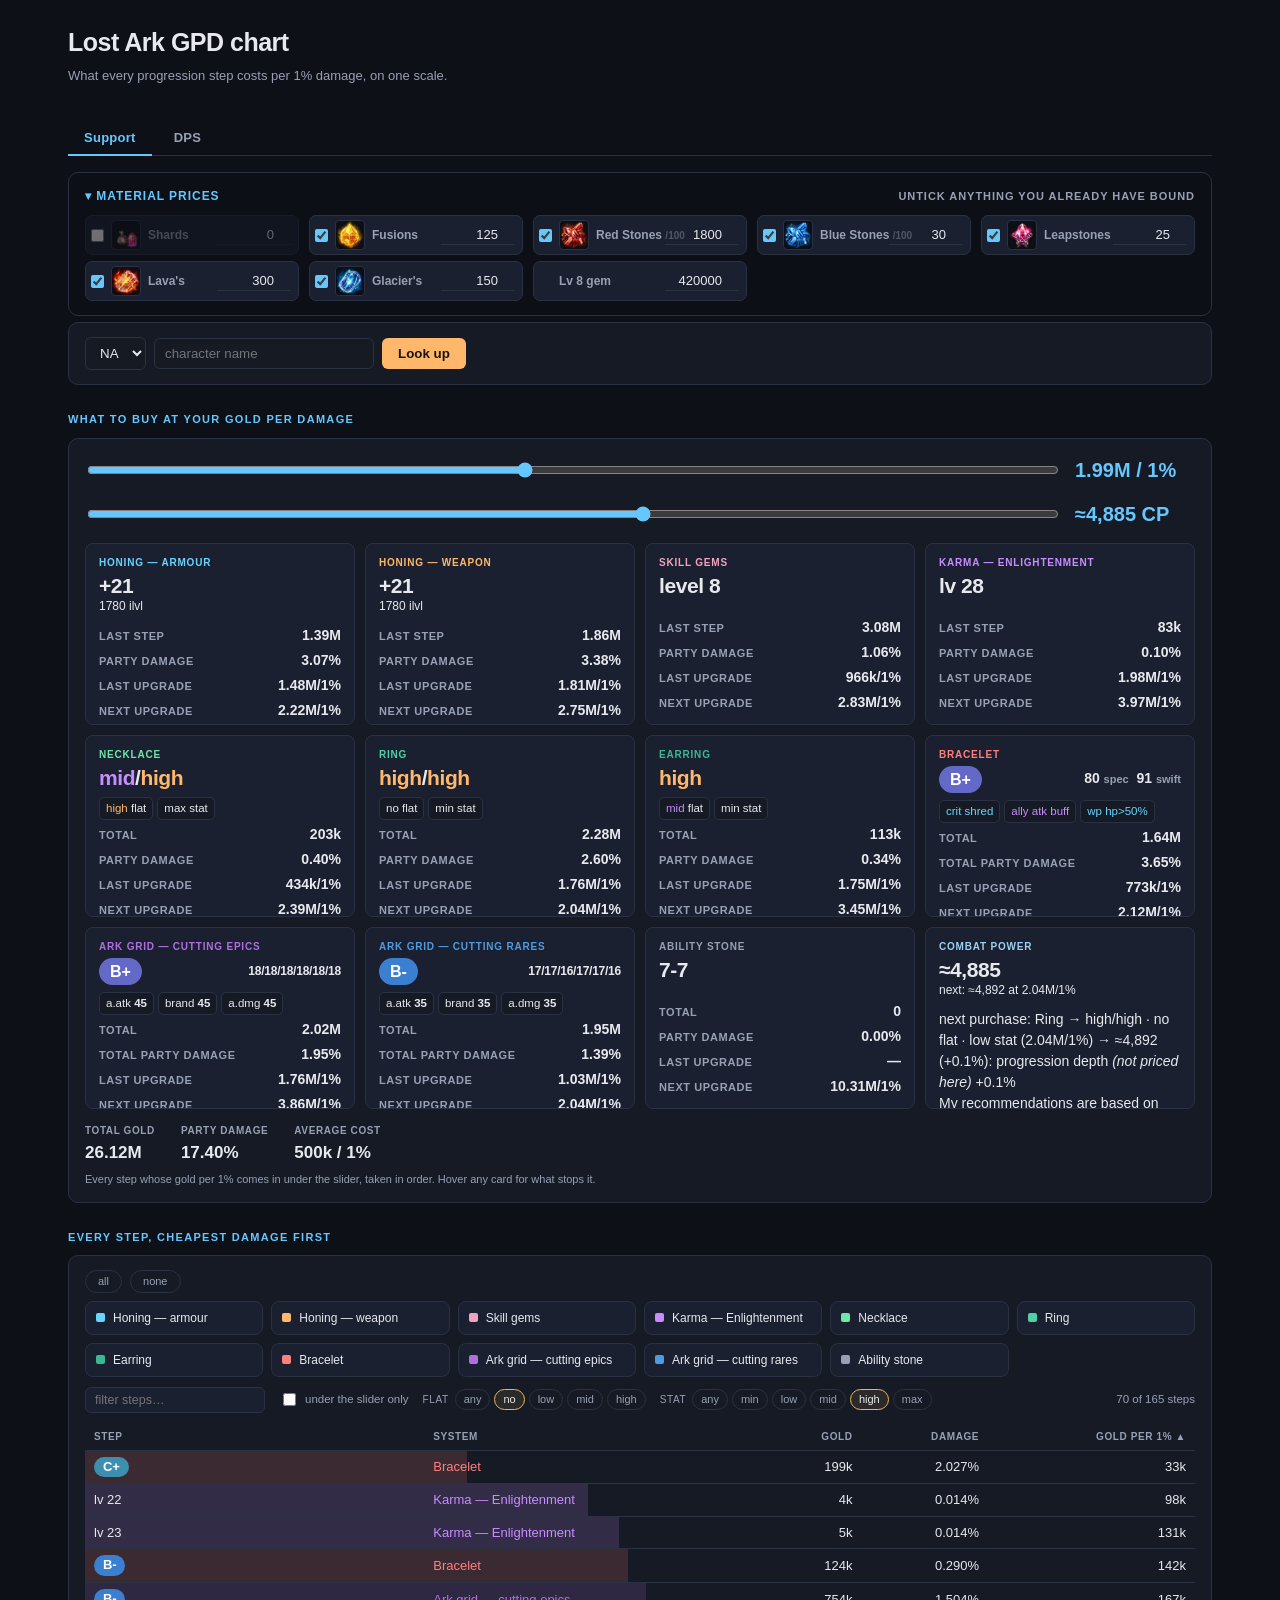
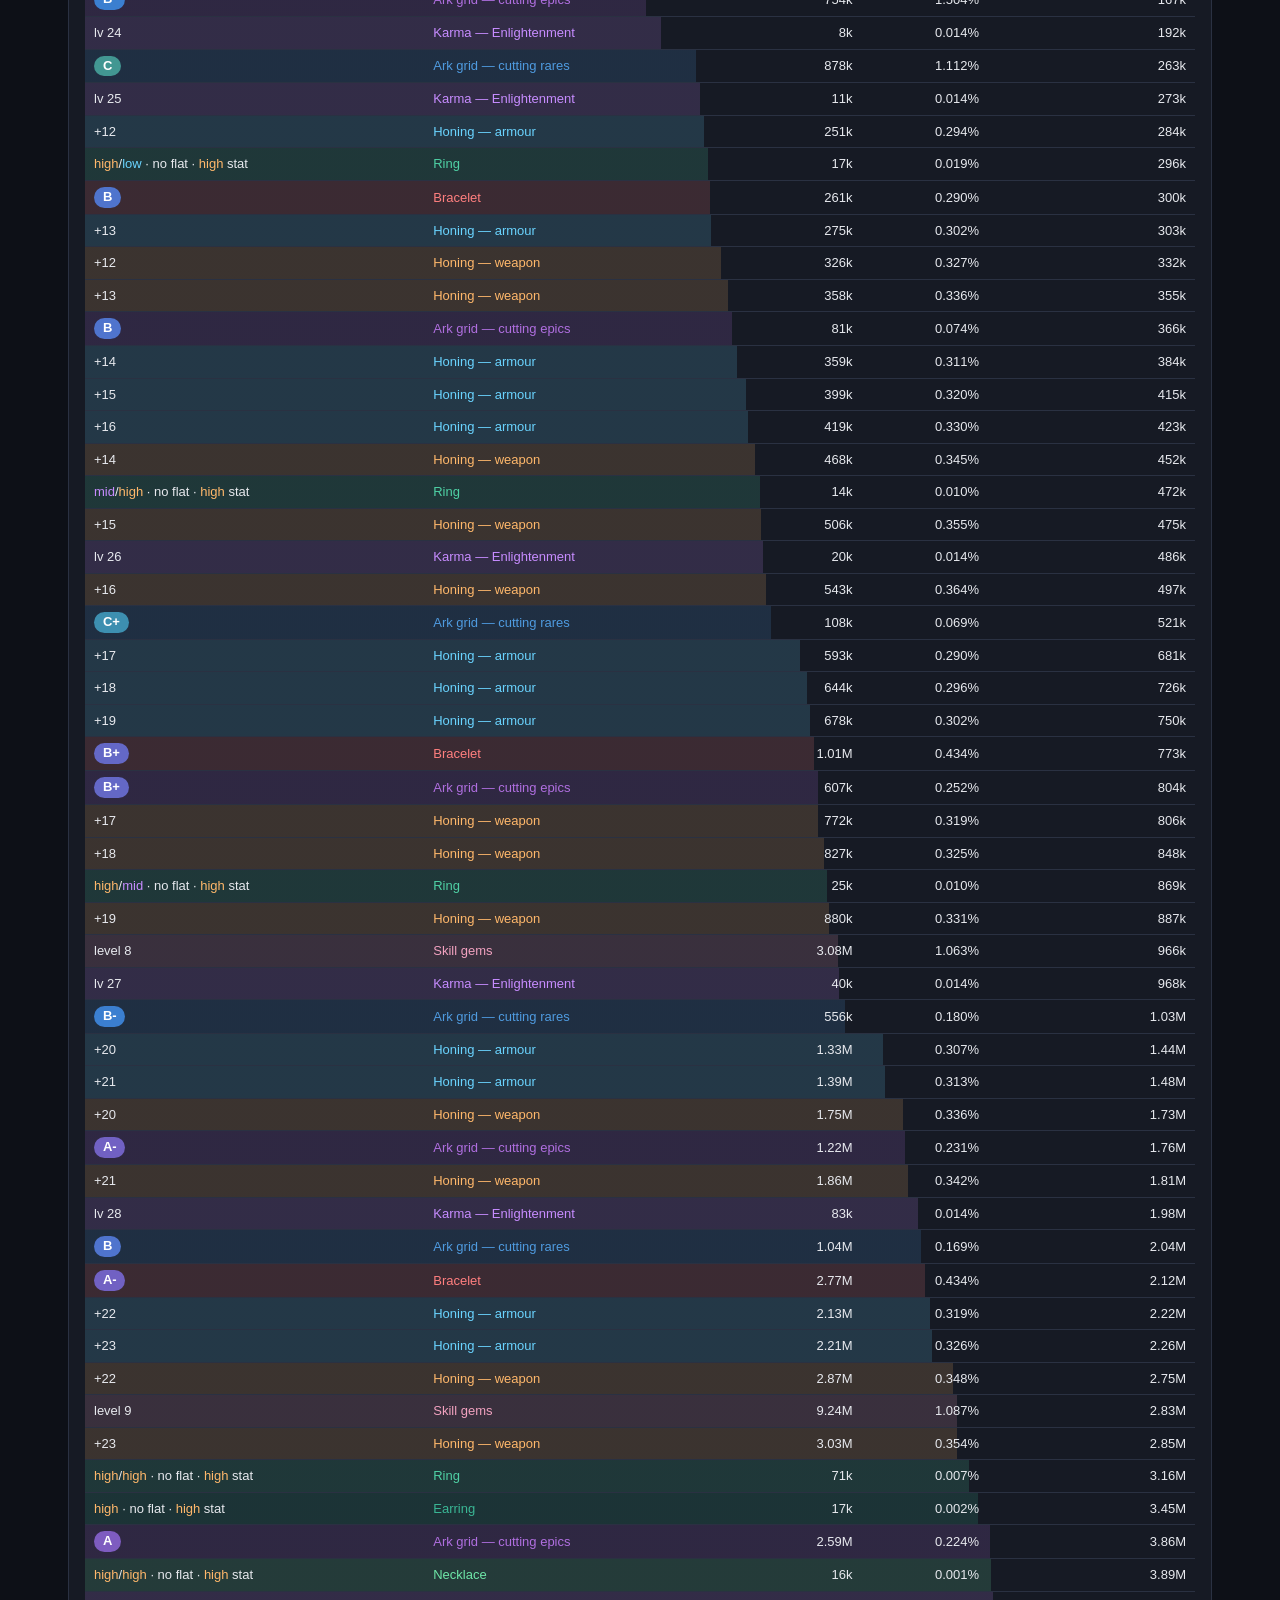
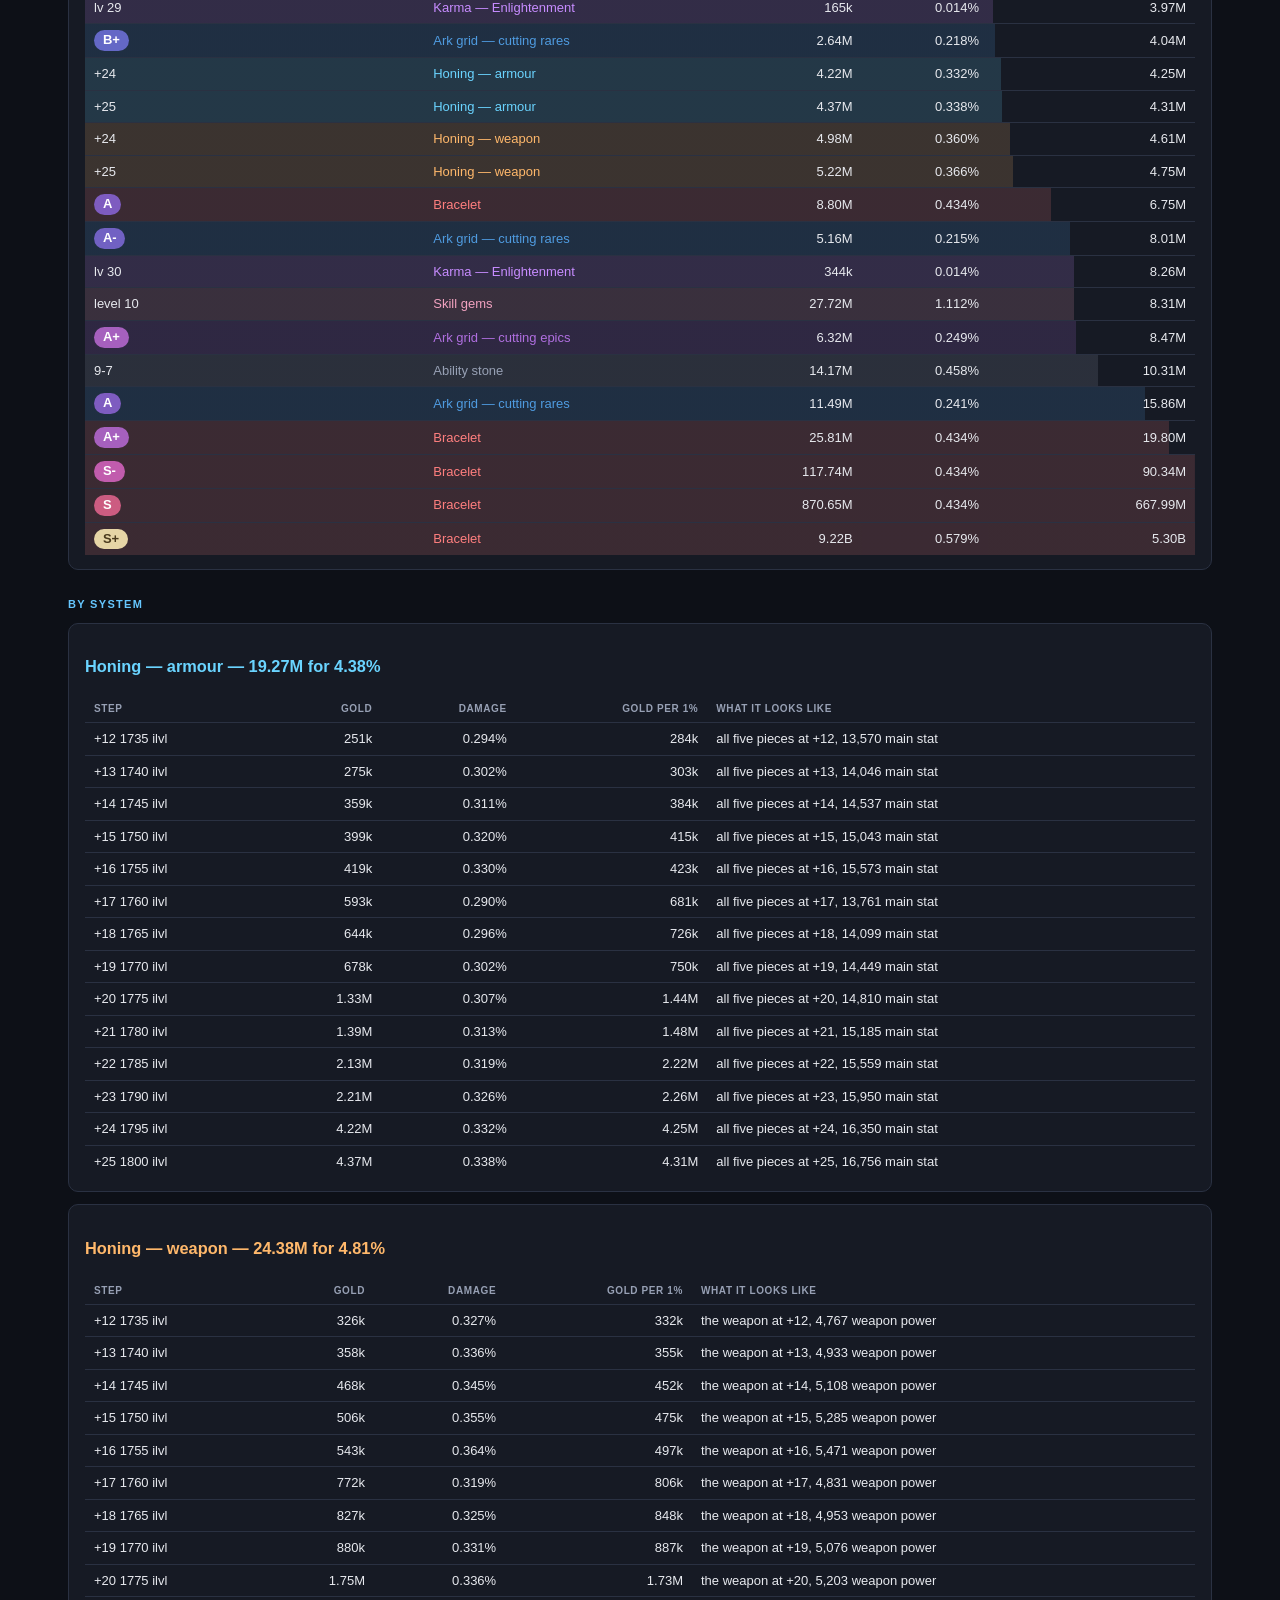
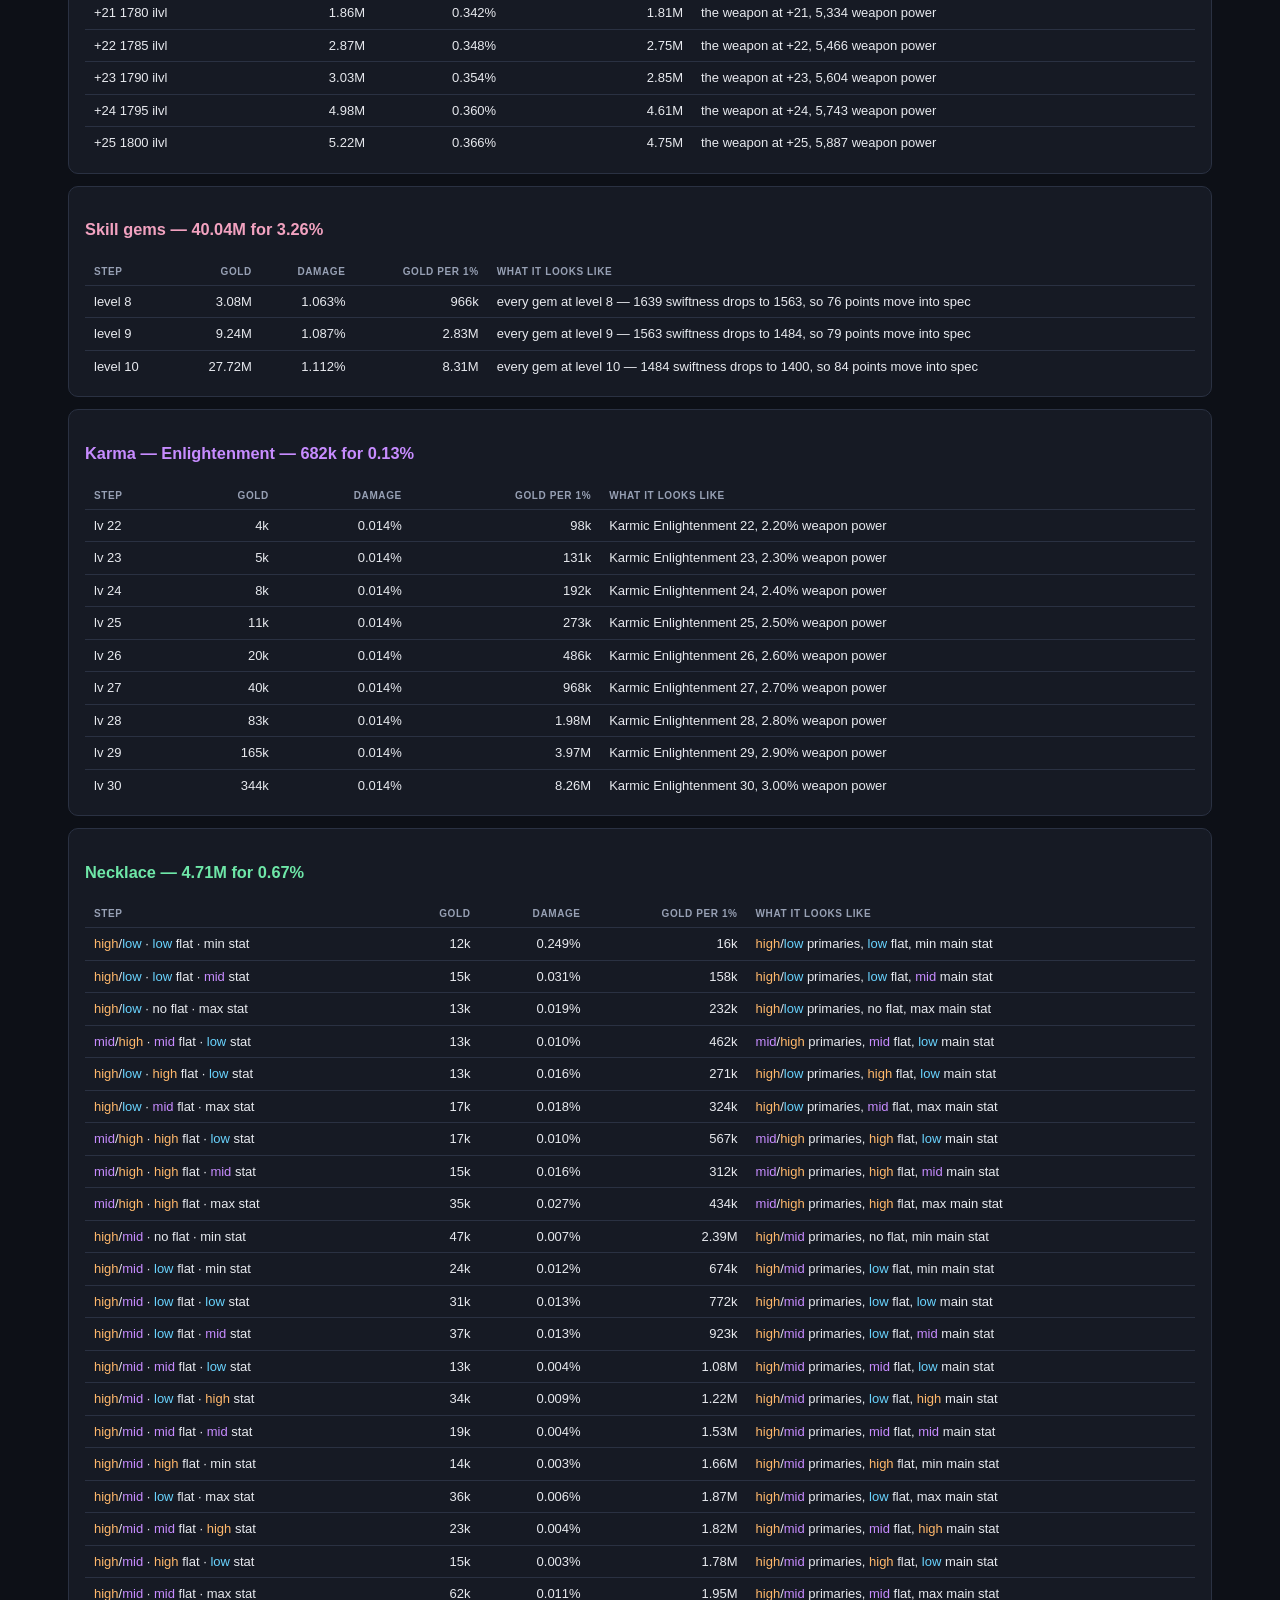
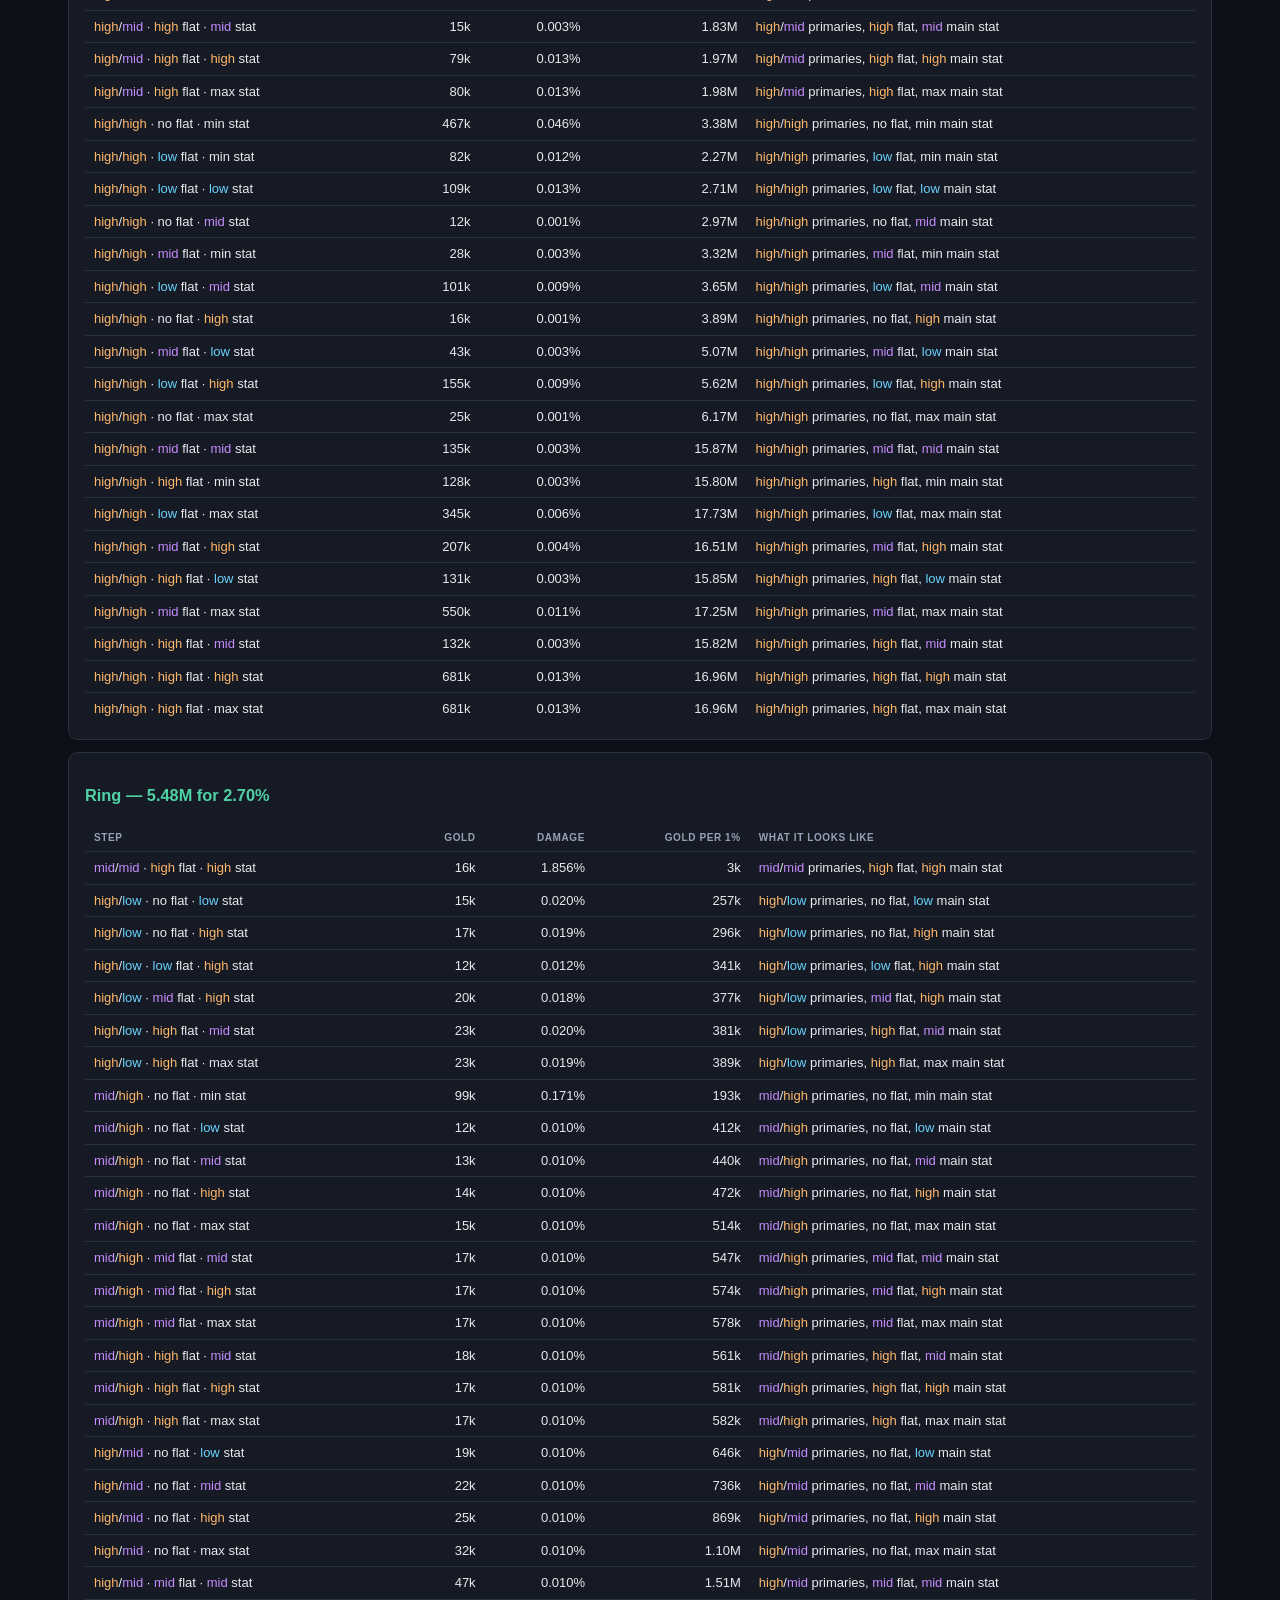
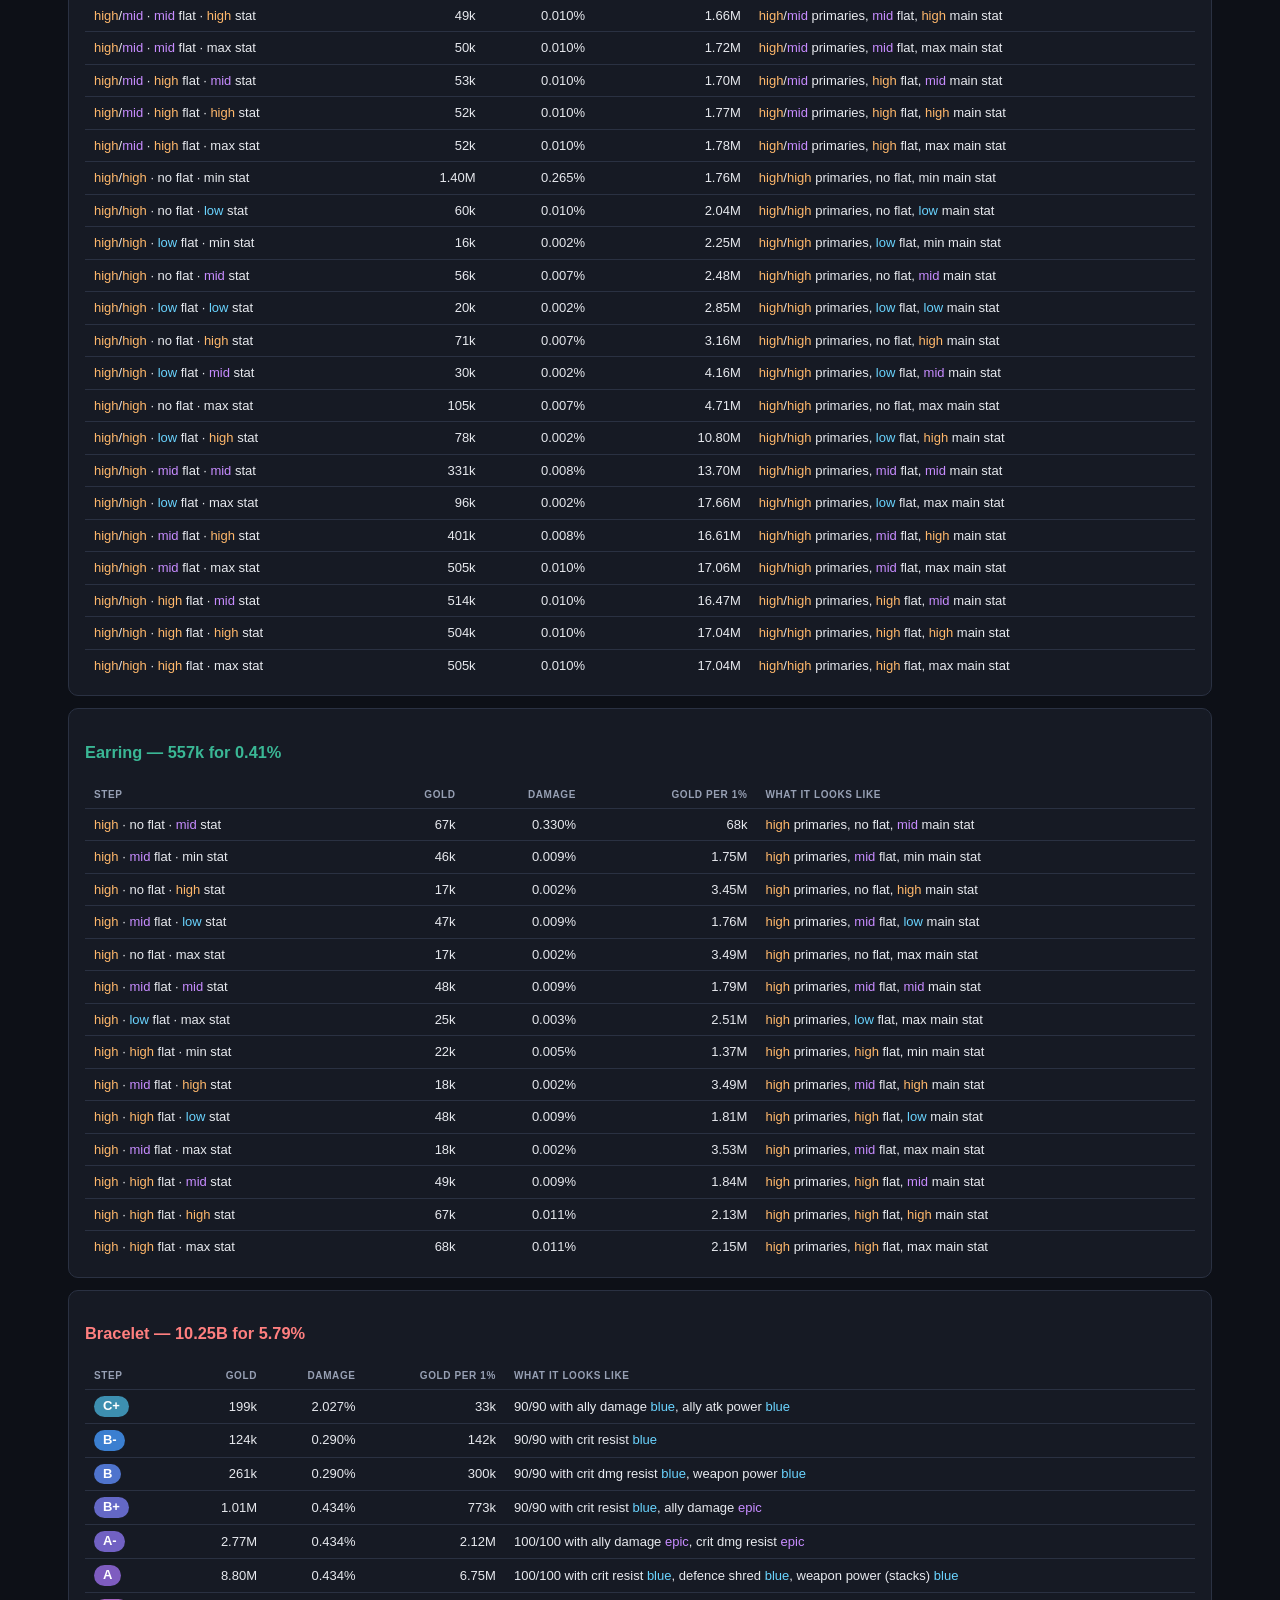
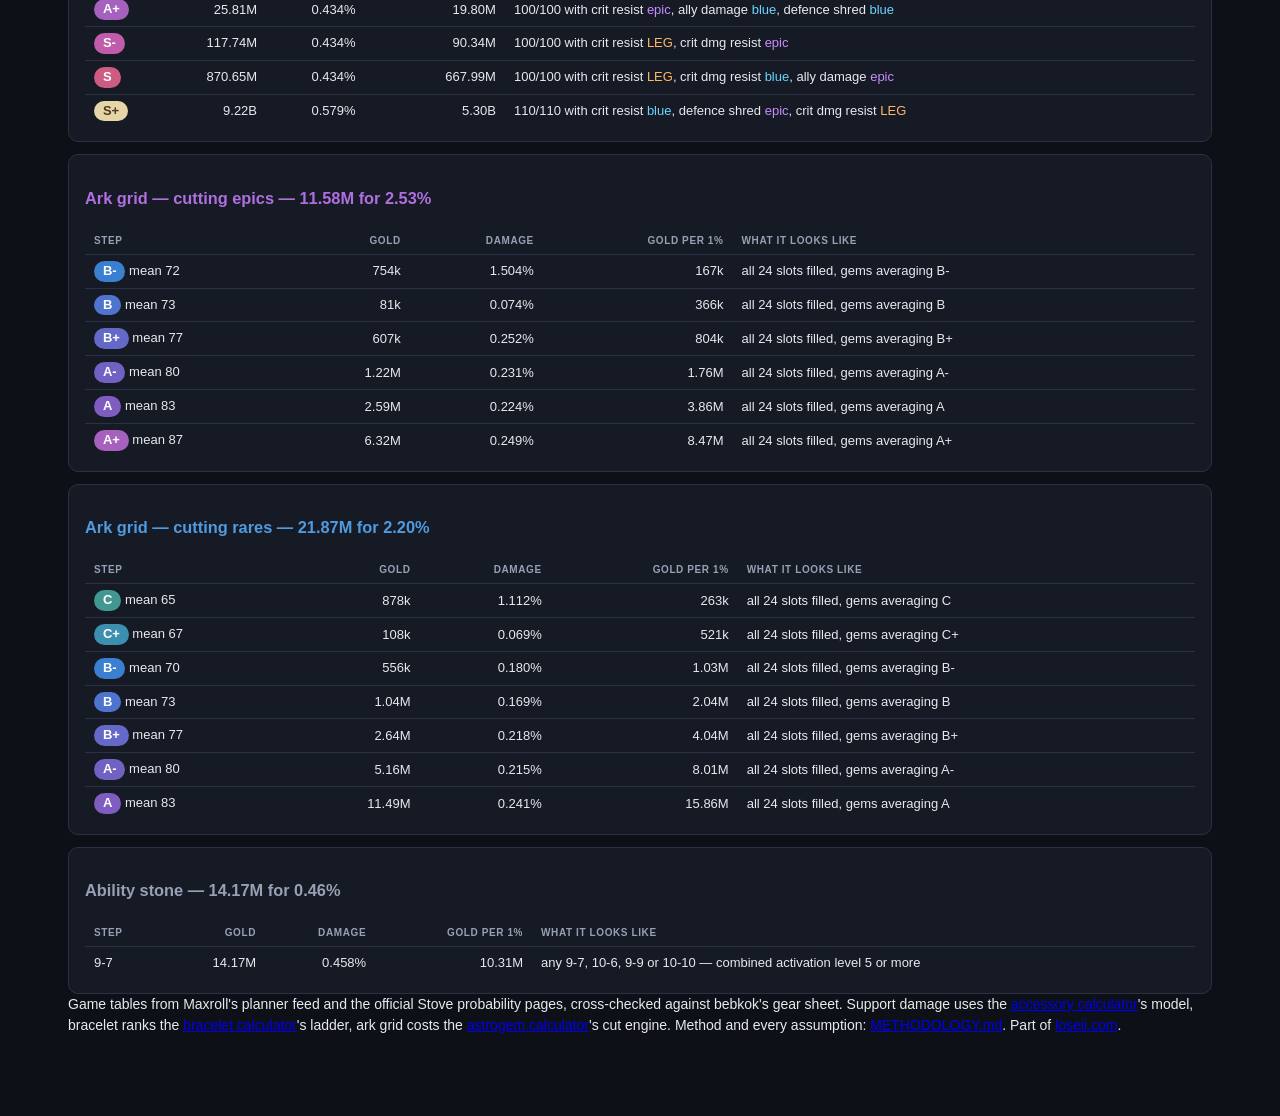
==== index.html @ 31c93975 "Character lookup: place a character on every ladder, highlight the next buy Ported from the astrogem" ====
<!DOCTYPE html>
<html lang='en'><head>
<meta charset='utf-8'>
<meta name='viewport' content='width=device-width, initial-scale=1'>
<title>Lost Ark GPD Chart</title>
<meta name="description" content="What every Lost Ark progression system costs per 1% damage, on one scale — honing, karma, gems, stones, bracelets, accessories and the ark grid.">
<meta name='theme-color' content='#0d1017'>
<link rel='canonical' href='https://shizukaziye.github.io/loa-gpd/'>
<meta property='og:type' content='website'>
<meta property='og:title' content='Lost Ark GPD Chart'>
<meta property="og:description" content="What every Lost Ark progression system costs per 1% damage, on one scale.">
<meta name='twitter:card' content='summary'>
<link rel='icon' href="data:image/svg+xml,%3Csvg xmlns='http://www.w3.org/2000/svg' viewBox='0 0 32 32'%3E%3Cpath d='M4 26 L12 16 L19 21 L28 7' fill='none' stroke='%23e8b75c' stroke-width='3' stroke-linecap='round' stroke-linejoin='round'/%3E%3C/svg%3E">
<link rel='stylesheet' href='styles.css?v=20260819m'>
<style>.wrap{padding-top:calc(24px + var(--loseii-nav-offset,0px))}</style>
<script src='https://www.loseii.com/nav.js' defer></script>
<script src='https://www.loseii.com/social-bar.js' defer></script>
</head><body>
<div class='wrap'>

<div class='appbar'>
  <div>
    <h1>Lost Ark GPD chart</h1>
    <div class='tag'>What every progression step costs per 1% damage, on one scale.</div>
  </div>
</div>

<div class='tabbar'>
  <button class='tab active' data-axis='support'>Support</button>
  <button class='tab' data-axis='dps'>DPS</button>
</div>

<div class='inputs' id='matPanel'>
  <div class='ihdr'><span class='tgl' id='matToggle'><span id='mat-caret'>▾</span> Material prices</span>
    <span class='note' style='margin:0'>untick anything you already have bound</span></div>
  <div class='mats' id='matGrid'></div>
</div>

<div class='panel' id='lookupPanel'>
  <div class='lk-row'>
    <select id='lk-region'><option>NA</option><option>EU</option><option>KR</option></select>
    <input id='lk-name' placeholder='character name' autocomplete='off'>
    <button id='lk-go'>Look up</button>
    <span class='lk-status' id='lk-status'></span>
  </div>
  <div class='lk-banner' id='lk-banner'></div>
</div>

<h2>What to buy at your gold per damage</h2>
<div class='panel'>
  <div class='slider'>
    <input type='range' id='gpd' min='0' max='100' value='45' step='any'>
    <div class='gpdval' id='gpdOut'></div>
  </div>
  <div class='slider' id='cpRow' style='display:none'>
    <input type='range' id='cpSlider' step='1'>
    <div class='gpdval' id='cpOut'></div>
  </div>
  <div class='plan' id='plan'></div>
  <div class='totals' id='planTotals'></div>
  <div class='note'>Every step whose gold per 1% comes in under the slider, taken in order. Hover any card for what stops it.</div>
</div>

<h2>Every step, cheapest damage first</h2>
<div class='panel'>
  <div class='legend' id='legend'></div>
  <div id='ranked'></div>
</div>

<h2>By system</h2>
<div id='systems'></div>

<div id='tip'></div>
<div class='foot'>
  Game tables from Maxroll's planner feed and the official Stove probability pages, cross-checked against
  bebkok's gear sheet. Support damage uses the <a href='https://www.loseii.com/lost-ark-accessories/'>accessory
  calculator</a>'s model, bracelet ranks the <a href='https://shizukaziye.github.io/loa-bracelet-calc/'>bracelet
  calculator</a>'s ladder, ark grid costs the <a href='https://www.loseii.com/loa-astrogem-calc/'>astrogem
  calculator</a>'s cut engine. Method and every assumption:
  <a href='docs/METHODOLOGY.md'>METHODOLOGY.md</a>. Part of <a href='https://www.loseii.com/'>loseii.com</a>.
</div>
</div>

<script src='model/support.js?v=20260819m'></script>
<script src='model/gear.js?v=20260819m'></script>
<script src='model/combat-power.js?v=20260819m'></script>
<script src='model/honing.js?v=20260819m'></script>
<script src='model/karma.js?v=20260819m'></script>
<script src='model/gems.js?v=20260819m'></script>
<script src='https://www.loseii.com/loa-astrogem-calc/model/astrogem.js' defer></script>
<script>
(function () {
  "use strict";

  var SERIES = {
    armor:    { label: "Honing — armour", color: "#6ad4ff", base: "+11", spend: "last" },
    weapon:   { label: "Honing — weapon", color: "#ffb86b", base: "+11", spend: "last" },
    gems:     { label: "Skill gems",      color: "#f2a2c0", base: "level 7", spend: "last" },
    karma:    { label: "Karma — Enlightenment", color: "#c78cff", base: "lv 21", spend: "last" },
    neck:     { label: "Necklace",        color: "#6ee7a8", base: "nothing worth pricing" },
    ring:     { label: "Ring",            color: "#4fd1a5", base: "nothing worth pricing" },
    earring:  { label: "Earring",         color: "#3ab795", base: "nothing worth pricing" },
    bracelet: { label: "Bracelet",        color: "#ff7f7f", base: "F" },
    // the DPS axis still runs the single baked ark grid row until its own cost
    // runs exist; support splits into the two raw-gem supplies
    arkgrid:  { label: "Ark grid",        color: "#e8b75c", base: "ungraded" },
    arkgridEpic: { label: "Ark grid — cutting epics", color: "#b06fe0", base: "ungraded" },
    arkgridRare: { label: "Ark grid — cutting rares", color: "#4f9be0", base: "ungraded" },
    stone:    { label: "Ability stone",   color: "#97a0b4", base: "7-7" }
  };
  // the bracelet / astrogem rank ramp: grey -> green -> blue -> purple, then the
  // cool-elite arc at the top. Ported from loa-bracelet-calc/subrank.js.
  var RANK_COLOR = {
    "F-": "#565b61", "F": "#6f747a", "F+": "#7f858c",
    "D-": "#63806a", "D": "#5b8f5e", "D+": "#4f9d5d",
    "C-": "#489a72", "C": "#429792", "C+": "#3d8fb0",
    "B-": "#3b7fd0", "B": "#4f74cd", "B+": "#6468c6",
    "A-": "#7161c3", "A": "#7e5cc0", "A+": "#a660be",
    "S-": "#c15cad", "S": "#cc5c81", "S+": "#e6d5a6"
  };
  // tier words -> the house colours: blue/low ancient, epic/mid relic, LEG/high legendary
  function colourTiers(text) {
    return String(text).replace(/\b(blue|epic|LEG|low|mid|high)\b/g, function (w) {
      return "<span class='t-" + w + "'>" + w + "</span>";
    });
  }
  // bracelet line wording: family id -> the in-game label with THIS tier's
  // ancient value substituted — a legendary roll reads "+3%", never the
  // whole "+2/2.5/3%" spread
  function lineInfo(l) {
    return l && l.id != null && state.braceletLines ? state.braceletLines[l.id] : null;
  }
  function lineWording(l) {
    var f = lineInfo(l);
    if (!f) return l.name;
    return (f.tiers || {})[l.tier] || l.name;
  }
  function lineChipName(l) {
    var f = lineInfo(l);
    return f && f.med ? f.med : shortLine(l.name);
  }
  // a DPS line's worth in the community's currency: the nearest count of
  // pure crit-rate lines (blue / epic / LEG), from the calculator's own
  // per-family damages
  function critEquivalent(l) {
    var eq = state.braceletCritEq;
    if (!eq || state.axis !== "dps" || l.id == null) return "";
    var ti = { blue: 0, epic: 1, LEG: 2 }[l.tier];
    var fam = eq.fams[l.id];
    if (!fam || ti == null) return "";
    var v = fam[ti];
    if (!(v > 0)) return "";
    var best = null;
    ["blue", "epic", "LEG"].forEach(function (t, i) {
      var c = eq.critRef[i];
      if (!(c > 0)) return;
      for (var n = 1; n <= 3; n++) {
        var err = Math.abs(v - n * c) / v;
        if (!best || err < best.err) best = { err: err, n: n, t: t };
      }
    });
    if (!best) return "";
    return "&asymp; " + best.n + " " + best.t + " crit line" + (best.n > 1 ? "s" : "");
  }
  function pill(label) {
    var c = rankColor(label);
    if (!c) return colourTiers(label);
    var dark = label.trim() === "S+";
    return "<span class='pill' style='background:" + c + ";color:" + (dark ? "#4a3a1e" : "#fff") +
      "'>" + label + "</span>";
  }
  function rankColor(label) {
    var m = String(label).match(/(S\+|S-|S|A\+|A-|A|B\+|B-|B|C\+|C-|C|D\+|D-|D|F\+|F-|F)\s*$/);
    return m ? RANK_COLOR[m[1]] : null;
  }

  var MAT_PRICE = { "6861013": 125, "66102007": 1800, "66102107": 30,
                    "66110226": 25, "66111131": 300, "66111132": 150 };
  // short names, and only the small shard bag stands for all three pouches
  var MAT_NAME = { "66130141": "Shards", "6861013": "Fusions", "66102007": "Red Stones",
                   "66102107": "Blue Stones", "66110226": "Leapstones",
                   "66111131": "Lava's", "66111132": "Glacier's" };

  // The ark grid recompute ships tier by tier: a series goes live on its own
  // the moment its rows file carries direct-draw data (draw: "dd"), and the
  // placeholder card stays — with a progress line — until both series are
  // whole. No flag to flip; the data is the switch.
  function arkSrc(r) {
    return state.axis === "dps" ? (state.arkgridRowsDps || {})[r] : state.arkgridRows[r];
  }
  function arkProg() {
    return state.axis === "dps" ? state.arkProgressDps : state.arkProgress;
  }
  function arkLive(r) {
    var s = arkSrc(r);
    return !!(s && s.draw === "dd" && s.rows && s.rows.length);
  }
  // The card's example follows the budget through the per-tier simulated
  // accounts (the bracelet rule: the example tracks the budget, not just the
  // band). The rung rows stay the plan's steps; this is what you'd HOLD.
  function arkTierAt(r, budget) {
    var s = arkSrc(r), ts = s && s.tiers;
    if (!ts || !ts.length) return null;
    var pick = ts[0];
    for (var i = 0; i < ts.length; i++) if (ts[i].gpd <= budget) pick = ts[i];
    return pick;
  }
  // The 12th cell: estimated in-game Combat Power of the build the plan
  // assembles at this budget. Anchor-swap on a real bard's measured bible
  // breakdown (model/combat-power.js, docs/research/combat-power-model.md):
  // honing, gems, bracelet stats and the ark grid tier move the estimate;
  // accessories, stone and the skill block ride the anchor.
  function cpEstimateAt(budget) {
    var plan = planAt(ROWS, budget);
    var armor = plan.armor && plan.armor.taken ? parseInt(String(plan.armor.last.to || "+11").slice(1), 10) : 11;
    var weapon = plan.weapon && plan.weapon.taken ? parseInt(String(plan.weapon.last.to || "+11").slice(1), 10) : 11;
    var g = Gear.stats(state.honing, {}, armor, weapon);
    var gemLevel = plan.gems && plan.gems.taken
      ? (parseInt(String(plan.gems.last.to).replace(/[^0-9]/g, ""), 10) || 7) : 7;
    // bracelet pair: best TIER unlocked at or below the budget (base-hold —
    // a richer player never equips the downgrade). Both axes read the
    // bracelet series rungs; the old support path read the example ROLLS,
    // whose stats hover in the same band at every budget, so the stat feed
    // never moved.
    var pair = 181;
    var bestPair = 0;
    ROWS.forEach(function (r) {
      if (r.series !== "bracelet" || !isFinite(r.gpd) || r.gpd > budget) return;
      if (r.hit && r.hit.stats) {
        var st = String(r.hit.stats).split("/");
        bestPair = Math.max(bestPair, (+st[0] || 0) + (+st[1] || 0));
      }
    });
    if (bestPair) pair = bestPair;
    // budget notch (0..100) drives the model's skill curve and whale ramp
    var vNotch = Math.max(0, Math.min(100, 100 * Math.log(budget / 250000) / Math.log(100)));
    var tier = arkTierAt("epic", budget);
    // DPS: until the dd-dps sweep publishes real rows, fall back to the
    // spot-anchor grid feed so the grid does not ride the anchor's near-max
    if (!tier && state.axis === "dps" && state.cpGridDps && state.cpGridDps.tiers) {
      var cts = state.cpGridDps.tiers;
      tier = cts[0];
      for (var ci = 0; ci < cts.length; ci++) if (cts[ci].gpd <= budget) tier = cts[ci];
    }
    var est;
    if (state.axis === "dps") {
      var nl = null;
      if (tier && tier.nodes && tier.nodes.length === 3) {
        nl = { atk: tier.nodes[0][1], add: tier.nodes[1][1], boss: tier.nodes[2][1] };
      }
      est = CombatPower.estimateDps({
        weaponPower: g.wp, mainStat: g.ms,
        battleStatTotal: CombatPower.ANCHOR_DPS.battleStatTotal + (pair - 181),
        gemLevel: gemLevel, notch: vNotch,
        corePoints: tier ? tier.perCore : null,
        nodeLevels: nl
      });
    } else {
      est = CombatPower.estimate({
        weaponPower: g.wp, mainStat: g.ms,
        battleStatTotal: CombatPower.ANCHOR.battleStatTotal + (pair - 181),
        karmaRank: 6, gemLevel: gemLevel, notch: vNotch,
        corePoints: tier ? tier.perCore : null,
        nodeLevels: tier ? tier.nodes.reduce(function (s, n) { return s + n[1]; }, 0) : null
      });
    }
    return { est: est, armor: armor, weapon: weapon, g: g, gemLevel: gemLevel, pair: pair, tier: tier };
  }

  // The whole CP-vs-budget curve, sampled at every slider notch, and the
  // interpolated budget where each PERFECT hundred is first crossed. The
  // card's bands come from these crossings — "the band starts where the
  // build really reaches 4,400", not where a slider notch happens to land.
  // Budgets are geometric, so interpolation runs on ln(budget).
  var _cpCurve = null, _cpCurveKey = "";
  function cpCrossings() {
    var key = state.axis + "|" + ROWS.length + "|" + JSON.stringify(state.prices) + "|" +
      (state.arkgridRows.epic ? state.arkgridRows.epic.maxGpd : 0);
    if (_cpCurve && _cpCurveKey === key) return _cpCurve;
    // ONE RUNG PER UPGRADE (Shizu, 2026-08-19): every priced row in every
    // category, ranked by gpd and applied one at a time — the ladder IS the
    // purchase sequence. Each rung carries its row so the card can document
    // the exact upgrade; purchases outside the CP model show a flat step
    // and say so rather than being hidden.
    var buys = ROWS.filter(function (r) {
      // the gpd slider spans 250k..25M; rungs outside it cannot be landed
      // on and would lie about their own value. Sub-250k purchases fold
      // into the floor state (the chart's floor build already owns them).
      return r.gpd != null && isFinite(r.gpd) && r.gpd > 25e4 && r.gpd <= 25e6;
    }).slice().sort(function (a, b) { return a.gpd - b.gpd; });
    var base = cpEstimateAt(25e4).est.profileCp;   // the floor build
    var rungs = [{ cp: Math.round(base), b: 25e4, row: null }];
    var run = base;
    buys.forEach(function (r) {
      var cp = cpEstimateAt(r.gpd).est.profileCp;
      run = Math.max(run, cp);                  // purchases never regress
      rungs.push({ cp: Math.round(run), b: r.gpd, row: r });
    });
    _cpCurve = { pts: null, rungs: rungs, floor: Math.round(base) };
    _cpCurveKey = key;
    return _cpCurve;
  }

  function cpCard() {
    try { return cpCardInner(); }
    catch (e) {
      var r0 = el("cpRow"); if (r0) r0.style.display = "none";
      return "";
    }
  }
  function cpCardInner() {
    var cpRow = el("cpRow");
    if (!window.CombatPower || !state.honing) {
      if (cpRow) cpRow.style.display = "none";
      return "";
    }
    var at = cpEstimateAt(BUDGET), est = at.est;
    var curve = cpCrossings();
    // the band: the highest rung whose interpolated crossing budget is at
    // or below the slider (epsilon forgives float error when the CP slider
    // lands the budget exactly on a crossing)
    var idx = 0, next = null;
    for (var ci = 0; ci < curve.rungs.length; ci++) {
      if (curve.rungs[ci].b <= BUDGET * 1.000001) idx = ci;
      else { next = curve.rungs[ci]; break; }
    }
    var shown = curve.rungs[idx].cp;
    // the CP slider rides the rung ladder by index; each position lands the
    // gpd slider on the budget that first reaches that rung
    if (cpRow) {
      cpRow.style.display = "";
      var cs = el("cpSlider");
      cs.min = 0;
      cs.max = Math.max(0, curve.rungs.length - 1);
      if (+cs.value !== idx) cs.value = idx;
      el("cpOut").innerHTML = "&asymp;" + shown.toLocaleString() + " CP";
    }
    // audit hook: inputs, ratios, and the crossing table, inspectable from
    // the console as __cpDebug
    window.__cpDebug = { budget: BUDGET, armor: at.armor, weapon: at.weapon,
      wp: at.g.wp, ms: at.g.ms, gemLevel: at.gemLevel, pair: at.pair,
      tier: at.tier ? { gpd: at.tier.gpd, perCore: at.tier.perCore, nodes: at.tier.nodes } : null,
      est: est, shown: shown, next: next, rungs: curve.rungs };
    // name what carries the climb to the next rung. Above ~notch 80 the
    // priced cards (honing, gems, grid, stats) are maxed and the climb is
    // skill depth and whale systems — things this chart does NOT price, so
    // they are labeled as such rather than dressed up as recommendations.
    var movers = "";
    if (next) {
      var buyName = next.row
        ? SERIES[next.row.series].label + " → " + (next.row.to || next.row.label || "")
        : "";
      var estN = cpEstimateAt(next.b).est;
      var A = state.axis === "dps" ? CombatPower.ANCHOR_DPS : CombatPower.ANCHOR;
      var den = 1e4 + A.sumBpNonGem + est.dBp;
      var bpPct = function (key) {
        return (((estN.parts[key] || 0) - (est.parts[key] || 0)) / den) * 100;
      };
      var all = [
        ["honing", (estN.parts.baseAttack / est.parts.baseAttack - 1) * 100],
        ["gems", (estN.parts.gemFactor / est.parts.gemFactor - 1) * 100],
        ["progression depth <i>(not priced here)</i>", (estN.parts.prog / est.parts.prog - 1) * 100],
        ["ark grid", bpPct("arkgridBp")],
        ["battle stats", bpPct("battleStatsBp")],
        ["karma", bpPct("karmaBp")]
      ];
      // every increase documented: list each factor that moves; group the
      // dust so the shown pieces still account for the whole step
      var list = all.filter(function (m) { return m[1] > 0.02; })
                    .sort(function (a, b) { return b[1] - a[1]; });
      var dust = all.filter(function (m) { return m[1] > 0 && m[1] <= 0.02; })
                    .reduce(function (t, m) { return t + m[1]; }, 0);
      if (dust > 0.02) list.push(["everything else", dust]);
      var total = (estN.profileCp / est.profileCp - 1) * 100;
      var head = "next purchase: " + (buyName || "&mdash;") +
        " (" + fmtGold(next.b) + "/1%) &rarr; &asymp;" + next.cp.toLocaleString();
      movers = "<div class='sm2' style='margin-top:4px'>" + head + (list.length
        ? " (+" + total.toFixed(1) + "%): " +
          list.map(function (m) { return m[0] + " +" + m[1].toFixed(1) + "%"; }).join(" &middot; ")
        : " &mdash; no CP change (this system is not a CP input)") + "</div>";
    }
    return "<div class='card'><h4 style='color:#9ad0f0'>Combat power</h4>" +
      "<div class='top'><div><div class='big'>&asymp;" + shown.toLocaleString() + "</div>" +
      "<div class='ilvl'>" + (next
        ? "next: &asymp;" + next.cp.toLocaleString() + " at " + fmtGold(next.b) + "/1%"
        : "estimated profile CP") + "</div></div></div>" + movers +
      "<div class='sm2'>My recommendations are based on damage, not CP — " +
      "especially with supports, CP can be very inaccurate, so your CP may " +
      "look very different from this estimate.</div></div>";
  }
  // "filling in" the moment the slider passes the highest tier this series
  // has finished — inside coverage the rungs are final and say nothing
  function arkFillNote(r) {
    var s = arkSrc(r), p = arkProg();
    if (!s || !s.maxGpd) return "";
    if (p && p.total && p[r] && p[r].done >= p.total) return "";
    if (BUDGET <= s.maxGpd) return "";
    return "filling in — priced to " + fmtGold(s.maxGpd) + "/1% so far";
  }

  var state = { axis: "support", prices: {}, enabled: {}, gem8Price: 420000, honing: null, karma: null,
                rows: { support: null, dps: null }, arkgridRows: {},
                braceletByGpd: null };
  var ROWS = [], PLAN = null, BUDGET = 0;

  function fmtGold(g) {
    if (!isFinite(g)) return "—";
    if (g >= 1e9) return (g / 1e9).toFixed(2) + "B";
    if (g >= 1e6) return (g / 1e6).toFixed(2) + "M";
    if (g >= 1e3) return Math.round(g / 1e3) + "k";
    return Math.round(g).toString();
  }
  function el(id) { return document.getElementById(id); }
  // A support's buff lands on all three dealers, and the gold axis counts all
  // three: gold per damage stays gold / (per-dealer damage x 3), so the slider
  // means what it has always meant. Only the DISPLAYED figure drops to the
  // per-dealer number, per Shizu — the damage one dealer gains.
  function party() { return state.axis === "support" ? 3 : 1; }
  function dmgLabel() { return state.axis === "support" ? "Party damage" : "Damage"; }

  // ---- material price inputs -------------------------------------------
  function buildInputs(data) {
    var grid = el("matGrid");
    grid.innerHTML = "";
    data.materials.forEach(function (m) {
      if (!MAT_NAME[m.id]) { state.prices[m.id] = 0; state.enabled[m.id] = false; return; }
      var on = m.kind !== "shard_pouch", price = MAT_PRICE[m.id] || 0;
      state.prices[m.id] = price / m.unit;
      state.enabled[m.id] = on;
      if (m.kind === "shard_pouch") state.enabled.shards = false;
      var row = document.createElement("div");
      row.className = "mat" + (on ? "" : " off");
      row.title = m.name;
      row.innerHTML = "<input type='checkbox'" + (on ? " checked" : "") + ">" +
        "<span class='ico' style=\"background-image:url('assets/icons/" + m.id + ".webp')\"></span>" +
        "<span class='nm'>" + MAT_NAME[m.id] + (m.unit > 1 ? " <i>/" + m.unit + "</i>" : "") + "</span>" +
        "<input type='number' min='0' step='1' value='" + price + "'>";
      var box = row.querySelector("input[type=checkbox]"), num = row.querySelector("input[type=number]");
      box.addEventListener("change", function () {
        state.enabled[m.id] = box.checked;
        if (m.kind === "shard_pouch") state.enabled.shards = box.checked;
        row.className = "mat" + (box.checked ? "" : " off");
        render();
      });
      num.addEventListener("input", function () {
        state.prices[m.id] = (parseFloat(num.value) || 0) / m.unit;
        render();
      });
      grid.appendChild(row);
    });
    // the level-8 gem is an auction-house item, not a market-board one, so
    // no feed prices it — it is an editable input like the mats, and every
    // gem step reprices from it: 11 gems x 2 of the current level, x3 a level
    var gr = document.createElement("div");
    gr.className = "mat";
    gr.title = "Level 8 skill gem (auction house)";
    gr.innerHTML = "<input type='checkbox' checked disabled style='visibility:hidden'>" +
      "<span class='nm'>Lv 8 gem</span>" +
      "<input type='number' min='0' step='1000' value='" + state.gem8Price + "'>";
    gr.querySelector("input[type=number]").addEventListener("input", function () {
      state.gem8Price = parseFloat(this.value) || 0;
      render();
    });
    grid.appendChild(gr);
  }

  // ---- the rows --------------------------------------------------------
  function steps() {
    var d = state.honing, P = Support.DEFAULTS, out = [];
    var baked = state.rows[state.axis] || [];
    var dpsDmg = state.axis === "dps" ? state.dpsDamage : null;
    if (d && state.karma) {
      var names = {};
      d.materials.forEach(function (m) { names[m.id] = m.name; });

      ["armor", "weapon"].forEach(function (track) {
        var pieces = track === "armor" ? 5 : 1;
        Honing.ladder(d, track, state.prices, state.enabled, 11, 25).forEach(function (s) {
          var before = Gear.stats(d, {}, s.from, s.from);
          var after = track === "armor" ? Gear.stats(d, {}, s.to, s.from)
                                        : Gear.stats(d, {}, s.from, s.to);
          var recipe = d[track].recipe[String(s.to)], mats = [];
          for (var id in recipe.mats) {
            if (state.enabled[id] === false) continue;
            var n = recipe.mats[id] * s.taps * pieces;
            mats.push([names[id], Math.round(n), n * (state.prices[id] || 0)]);
          }
          if (s.juice) {
            var j = s.juice * s.taps * pieces;
            mats.push([names[recipe.juice.id], Math.round(j), j * (state.prices[recipe.juice.id] || 0)]);
          }
          mats.push(["honing fee", "", recipe.gold * s.taps * pieces]);
          out.push({
            series: track, label: "+" + s.from + " → +" + s.to,
            from: "+" + s.from, to: "+" + s.to,
            note: (1675 + 5 * s.to) + " ilvl",
            gold: s.gold,
            damage: dpsDmg ? (dpsDmg.honing[track][String(s.to)] || 0)
                           : Support.delta(P, { gear: before }, { gear: after }),
            mats: mats,
            buy: (pieces > 1 ? "all five armour pieces" : "the weapon") + " to +" + s.to,
            odds: "base rate " + s.baseRate.toFixed(2) + "%, plus a tenth of base each failure, free once " +
                  "the rates spent reach 215%. " + s.taps.toFixed(1) + " taps expected" +
                  (pieces > 1 ? " per piece" : "") + ", " +
                  (s.juice ? s.juice + " breaths a tap" : "no breath — it costs more than the taps it saves"),
            minimum: pieces > 1
              ? "all five pieces at +" + s.to + ", " + Math.round(s.gain.base).toLocaleString() + " main stat"
              : "the weapon at +" + s.to + ", " + Math.round(s.gain.base).toLocaleString() + " weapon power"
          });
        });
      });

      Karma.ladder(state.karma, Karma.ENLIGHTENMENT, {}, 21, 30).forEach(function (s) {
        var b = Gear.stats(d, { karmaWpPct: (s.total - s.gain) / 100 }, 25, 25);
        var a = Gear.stats(d, { karmaWpPct: s.total / 100 }, 25, 25);
        out.push({
          series: "karma", label: "lv " + s.from + " → " + s.to,
          from: "lv " + s.from, to: "lv " + s.to,
          gold: s.gold,
          damage: dpsDmg ? (dpsDmg.karma[String(s.to)] || 0) : Support.delta(P, { gear: b }, { gear: a }),
          mats: [["900g a try", s.attempts.toFixed(1) + " tries", s.gold],
                 ["Destiny Stones", Math.ceil(s.attempts), 0]],
          buy: "nothing but gold — 900g and a Destiny Stone a try",
          odds: s.rate.toFixed(2) + "% a try; every failure banks karma energy and the bar guarantees the " +
                "attempt at 100%, so " + s.attempts.toFixed(1) + " tries on average",
          minimum: "Karmic Enlightenment " + s.to + ", " + s.total.toFixed(2) + "% weapon power"
        });
      });
    }
    baked.forEach(function (r) {
      if (dpsDmg && (r.series === "armor" || r.series === "weapon" || r.series === "karma")) return;
      // no baked ark grid rows on either axis while the recompute runs
      if (r.series === "arkgrid") return;
      var c = Object.assign({}, r);
      // gem steps reprice from the editable level-8 gem price (baked at 420k)
      if (r.series === "gems") {
        var f = state.gem8Price / 420000;
        c.gold = r.gold * f;
        if (r.total != null) c.total = r.total * f;
      }
      out.push(c);
    });
    // The ark grid is priced by the ACCOUNT model, per Shizu: rows are the
    // stretches of a simulated account's build, so the price, the damage, the
    // example and the pill all describe one grid. The band ladder lives on in
    // docs/research as the uniformity-cost reference only.
    if (true) {
      ["arkgridEpic", "arkgridRare"].forEach(function (key) {
        if (!arkLive(RARITY_OF[key])) return;
        var src = arkSrc(RARITY_OF[key]);
        src.rows.forEach(function (r) {
          out.push(Object.assign({ series: key, label: r.from + " → " + r.to,
            cutsPerWeek: src.cutsPerWeek, rarity: src.rarity }, r));
        });
      });
    }
    out.forEach(function (r) {
      // rows inside a pooled ark-grid stretch share the stretch's rate, so
      // the ladder unlocks in order and no grade letter ever vanishes
      r.gpd = r.poolD > 0 ? r.poolG / (r.poolD * party())
            : r.damage > 0 ? r.gold / (r.damage * party()) : Infinity;
    });
    return out;
  }

  var RARITY_OF = { arkgridEpic: "epic", arkgridRare: "rare" };

  // Chips have to sit on ONE row inside a 215px card, which leaves about seven
  // characters each once three of them are up. These are the shortest forms
  // that still read: the debuffs keep "res" so they are not mistaken for the
  // buff of the same stat, and the three weapon-power families keep what tells
  // them apart (plain, six stacks, thirty).
  var SHORT_LINE = {
    "defence shred": "def shred", "crit resist": "crit res",
    "crit dmg resist": "cdmg res", "shielded dmg": "shield",
    "weapon power (stacking)": "wp x6", "weapon power (stacks)": "wp x30",
    "weapon power": "wp", "ally atk power": "ally atk", "ally damage": "ally dmg",
    "on hit crit rate": "crit", "on hit crit dmg": "crit dmg",
    "on hit defence": "def", "mainstat": "stat"
  };
  function shortLine(name) { return SHORT_LINE[name] || name; }

  /**
   * What a grid step costs in gems and in time. Weeks use the astrogem
   * calculator's own throughput: 26 rare cuts a week, or 9 epic. The gold is
   * only what the cutting and fusing costs — the gems themselves are assumed
   * free, which is the whole point of "infinite rares" and "infinite epics"
   * and also the biggest thing the gold number leaves out.
   */
  function arkgridEffort(r) {
    var w = r.weeks, time = w < 1 ? "under a week"
      : w < 104 ? Math.round(w) + " week" + (Math.round(w) === 1 ? "" : "s")
      : (w / 52).toFixed(w < 520 ? 1 : 0) + " years";
    return "<span class='k'>effort</span><table>" +
      num("Astrogems cut", Math.round(r.gems).toLocaleString() + " " + r.rarity) +
      num("At " + r.cutsPerWeek + " cuts a week", time, w > 260 ? "var(--bad)" : "") +
      (r.thin ? num("Sample", "thin — few hits, treat as a rough figure", "var(--bad)") : "") +
      "</table><span class='sm'>Gold covers cutting and fusing only. Getting hold of " +
      "the astrogem is not priced.</span>";
  }

  var RARITY_OF = { arkgridEpic: "epic", arkgridRare: "rare" };

  // Chips have to sit on ONE row inside a 215px card, which leaves about seven
  // characters each once three of them are up. These are the shortest forms
  // that still read: the debuffs keep "res" so they are not mistaken for the
  // buff of the same stat, and the three weapon-power families keep what tells
  // them apart (plain, six stacks, thirty).
  var SHORT_LINE = {
    "defence shred": "def shred", "crit resist": "crit res",
    "crit dmg resist": "cdmg res", "shielded dmg": "shield",
    "weapon power (stacking)": "wp x6", "weapon power (stacks)": "wp x30",
    "weapon power": "wp", "ally atk power": "ally atk", "ally damage": "ally dmg",
    "on hit crit rate": "crit", "on hit crit dmg": "crit dmg",
    "on hit defence": "def", "mainstat": "stat"
  };
  function shortLine(name) { return SHORT_LINE[name] || name; }

  /**
   * What a grid step costs in gems and in time. Weeks use the astrogem
   * calculator's own throughput: 26 rare cuts a week, or 9 epic. The gold is
   * only what the cutting and fusing costs — the gems themselves are assumed
   * free, which is the whole point of "infinite rares" and "infinite epics"
   * and also the biggest thing the gold number leaves out.
   */
  function arkgridEffort(r) {
    var w = r.weeks, time = w < 1 ? "under a week"
      : w < 104 ? Math.round(w) + " week" + (Math.round(w) === 1 ? "" : "s")
      : (w / 52).toFixed(w < 520 ? 1 : 0) + " years";
    return "<span class='k'>effort</span><table>" +
      num("Astrogems cut", Math.round(r.gems).toLocaleString() + " " + r.rarity) +
      num("At " + r.cutsPerWeek + " cuts a week", time, w > 260 ? "var(--bad)" : "") +
      (r.thin ? num("Sample", "thin — few hits, treat as a rough figure", "var(--bad)") : "") +
      "</table><span class='sm'>Gold covers cutting and fusing only. Getting hold of " +
      "the astrogem is not priced.</span>";
  }

  // ---- tooltips --------------------------------------------------------
  function num(label, value, colour) {
    return "<tr><td>" + label + "</td><td" + (colour ? " style='color:" + colour + "'" : "") +
      ">" + value + "</td></tr>";
  }

  function tipHtml(r) {
    var h = "<b>" + (r.from ? r.from + " → " + r.to : r.label) + "</b><table>";
    h += num("Cost", fmtGold(r.gold), "var(--high)");
    if (r.total) h += num("Total for the piece", fmtGold(r.total), "var(--high)");
    h += num(dmgLabel(), r.damage.toFixed(3) + "%", "var(--good)");
    h += num("Gold per 1%", fmtGold(r.gpd));
    h += "</table>";
    if (r.mats && r.mats.length) {
      h += "<span class='k'>materials</span><table>";
      r.mats.forEach(function (m) {
        var qty = m[1] === "" ? "" : (typeof m[1] === "number" ? m[1].toLocaleString() : m[1]);
        h += "<tr><td>" + m[0] + "</td><td>" + qty + (m[2] ? "  <b style='color:var(--dim)'>" +
          fmtGold(m[2]) + "</b>" : "") + "</td></tr>";
      });
      h += "</table>";
    }
    if (r.gems != null) h += arkgridEffort(r);
    if (r.odds) h += "<span class='k'>chance</span>" + colourTiers(r.odds);
    if (r.minimum) h += "<span class='k'>result</span>" + colourTiers(r.minimum);
    if (r.series.indexOf("arkgrid") === 0) h += "<span class='k'>cut it with</span>" +
      "<a href='https://www.loseii.com/loa-astrogem-calc/'>the astrogem calculator</a>";
    return h;
  }

  /** The bracelet you would be wearing at this budget (tools/bracelet-vs-gpd.js). */
  function braceletAt(budget) {
    var rows = state.braceletByGpd;
    if (!rows || !rows.length) return null;
    var pick = rows[0];
    for (var i = 0; i < rows.length; i++) if (rows[i].gpd <= budget) pick = rows[i];
    return pick.example ? { stats: pick.example.stats, lines: pick.example.lines,
                            rolls: pick.rolls, score: pick.example.score } : null;
  }

  function planTipHtml(key) {
    var p = PLAN[key], mine = ROWS.filter(function (r) { return r.series === key; });
    var next = mine[p.taken];
    // the ark grid tip describes the budget-matched simulated account — the
    // same one the card shows — not the last rung's snapshot
    var tier = RARITY_OF[key] && p.taken ? arkTierAt(RARITY_OF[key], BUDGET) : null;
    var where = p.taken === 0 ? SERIES[key].base : (tier ? tier.meanBand : (p.last.to || p.last.label));
    var h = "<b>" + SERIES[key].label + "</b><table>";
    h += num("At", pill(where));
    if (p.taken) {
      var spend = SERIES[key].spend === "last" ? p.last.gold : (p.last.total || p.gold);
      if (tier) spend = tier.gold;
      h += num(SERIES[key].spend === "last" ? "Last step" : "Total cost",
               fmtGold(spend), "var(--high)");
      h += num(dmgLabel(), (tier ? tier.damage : p.damage).toFixed(3) + "%", "var(--good)");
      h += num("Gold per 1%", fmtGold(tier ? tier.gold / (tier.damage * party())
                                           : p.gold / (p.damage * party())));
    }
    h += "</table>";
    if (next) {
      h += "<span class='k'>next step</span><table>";
      h += num("To", pill(next.to || next.label));
      h += num("Cost", fmtGold(next.gold), "var(--high)");
      h += num(dmgLabel(), next.damage.toFixed(3) + "%", "var(--good)");
      h += num("Gold per 1%", fmtGold(next.gpd), "var(--bad)");
      h += "</table>";
    }
    // the bracelet's lines, in the game's own words, at THIS roll's tier —
    // the same example the card shows
    if (key === "bracelet" && p.taken) {
      var bh = (state.axis === "support" ? braceletAt(BUDGET) : null) || (p.last && p.last.hit);
      if (bh && bh.lines && bh.lines.length) {
        h += "<span class='k'>the lines, exactly</span><table>";
        bh.lines.forEach(function (l) {
          var eq = critEquivalent(l);
          h += "<tr><td><span class='t-" + l.tier + "'>" + l.tier + "</span></td><td>" +
            lineWording(l) + (eq ? " <span class='per'>" + eq + "</span>" : "") + "</td></tr>";
        });
        h += "</table>";
      }
    }
    // what you actually have to buy and roll to be standing where you are
    var at = p.taken ? p.last : null;
    if (tier && at) at = Object.assign({}, at, { to: tier.meanBand,
      meanGrade: tier.mean, weakBand: tier.weakBand, weakest: tier.weakest,
      gems: tier.gems, weeks: tier.weeks,
      rarity: (state.arkgridRows[RARITY_OF[key]] || {}).rarity });
    if (at && at.mats && at.mats.length) {
      h += "<span class='k'>what it takes</span><table>";
      at.mats.forEach(function (m) {
        var qty = m[1] === "" ? "" : (typeof m[1] === "number" ? m[1].toLocaleString() : m[1]);
        h += "<tr><td>" + m[0] + "</td><td>" + qty + (m[2] ? "  <b style='color:var(--dim)'>" +
          fmtGold(m[2]) + "</b>" : "") + "</td></tr>";
      });
      h += "</table>";
    }
    if (at && at.gems != null) {
      if (at.meanGrade != null) {
        h += "<span class='k'>the grid you would hold</span><table>" +
          num("Gems average", pill(at.to) + " <span class='per'>" + at.meanGrade.toFixed(1) + "</span>") +
          num("Weakest slot", pill(at.weakBand) + " <span class='per'>" + at.weakest.toFixed(1) + "</span>") +
          "</table><span class='sm'>A real grid is uneven. Slots are filled by what adds " +
          "the most damage, and a gem can grade low while carrying good lines, so the " +
          "weakest slot's grade sits well under the average and stays there.</span>";
      }
      h += arkgridEffort(at);
    }
    if (at && at.odds) h += "<span class='k'>chance</span>" + colourTiers(at.odds);
    return h;
  }

  function wireTips() {
    var tip = el("tip");
    [].slice.call(document.querySelectorAll("tr[data-tip]"))
      .concat([].slice.call(document.querySelectorAll(".card[data-plan]")))
      .forEach(function (node) {
        node.addEventListener("mouseenter", function () {
          tip.innerHTML = node.hasAttribute("data-plan")
            ? planTipHtml(node.getAttribute("data-plan")) : tipHtml(ROWS[+node.getAttribute("data-tip")]);
          tip.style.display = "block";
        });
        node.addEventListener("mousemove", function (e) {
          tip.style.left = Math.min(e.clientX + 16, window.innerWidth - tip.offsetWidth - 12) + "px";
          tip.style.top = Math.min(e.clientY + 16, window.innerHeight - tip.offsetHeight - 12) + "px";
        });
        node.addEventListener("mouseleave", function () { tip.style.display = "none"; });
      });
  }

  // ---- the plan --------------------------------------------------------
  function planAt(rows, budget) {
    var out = {};
    Object.keys(SERIES).forEach(function (key) {
      var mine = rows.filter(function (r) { return r.series === key; });
      var gold = 0, dmg = 0, taken = 0, last = null;
      for (var i = 0; i < mine.length; i++) {
        if (mine[i].gpd > budget) break;
        gold += mine[i].gold; dmg += mine[i].damage; taken++; last = mine[i];
      }
      out[key] = { taken: taken, of: mine.length, gold: gold, damage: dmg, last: last, first: mine[0],
                   next: mine[taken] || null };
    });
    return out;
  }

  function renderPlan(rows) {
    PLAN = planAt(rows, BUDGET);
    var gold = 0, dmg = 0;
    el("plan").innerHTML = Object.keys(SERIES).filter(function (k) {
      return rows.some(function (r) { return r.series === k; });
    }).map(function (key) {
      var p = PLAN[key];
      gold += p.gold; dmg += p.damage;
      var where = p.taken === 0 ? SERIES[key].base : (p.last.to || p.last.label);
      // accessories carry their flat and main stat in the example, so the headline
      // keeps only the primary pair
      if (["neck", "ring", "earring"].indexOf(key) >= 0) where = where.split(" · ")[0];
      var rc = rankColor(where), note = p.taken ? (p.last.note || "") : "";
      // the ark grid note ("mean 83") duplicates the pill on the card and its
      // two-line title leaves no room — the slot instead says when the slider
      // sits beyond the tiers the sweep has finished for this series
      if (RARITY_OF[key]) note = arkFillNote(RARITY_OF[key]);
      var spend = SERIES[key].spend === "last" && p.last
        ? p.last.gold : (p.last && p.last.total ? p.last.total : p.gold);
      var last = p.taken ? p.last : null;
      // Each example is a headline value and a row of chips, one chip per
      // effect, read left to right. Chips carry normal-sized text: the old
      // right-aligned fine print was unreadable and it resized the card.
      var egHead = "", chips = [];
      if (last) {
        // the bracelet example tracks the budget, not just the band: a bigger
        // budget buys more rolls and keeps the best of them, so two players
        // both sitting on A+ do not wear the same A+
        var hit = (key === "bracelet" && state.axis === "support")
          ? (braceletAt(BUDGET) || last.hit) : last.hit;
        if (hit) {
          var st = String(hit.stats).split("/");
          // support bracelets carry spec/swift, DPS ones crit/spec
          var sn = state.axis === "support" ? ["spec", "swift"] : ["crit", "spec"];
          egHead = st[0] + " <i>" + sn[0] + "</i> &nbsp;" + st[1] + " <i>" + sn[1] + "</i>";
          chips = hit.lines.map(function (l) {
            return "<span class='chip t-" + l.tier + "' title='" + lineWording(l) + "'>" +
              lineChipName(l) + "</span>";
          });
        } else if (RARITY_OF[key] && arkTierAt(RARITY_OF[key], BUDGET)) {
          // one simulated account per budget tier: the pill, the cores, the
          // chips and the totals below all come from the SAME account — the
          // one the model says you'd hold at this budget. Rung rows freeze
          // between grade letters; this is why the card keeps moving.
          var at = arkTierAt(RARITY_OF[key], BUDGET);
          where = at.meanBand;
          spend = at.gold;
          egHead = at.perCore
            ? "<span class='cores6'>" + at.perCore.join("/") + "</span>"
            : at.cores + "-point <i>cores</i>";
          chips = (at.nodes || []).map(function (n) {
            return "<span class='chip' title='" + n[0] + "'>" +
              n[0].replace("ally ", "a.") + " <b>" + n[1] + "</b></span>";
          });
          last = Object.assign({}, last, { totalDamage: at.damage });
        } else if (last.grid) {
          // the planned row carries its own grid — price and picture from one
          // simulated account, never two lookups that can disagree
          var nodes = last.grid.nodes;
          // per-core order points, order half then chaos half — "19-point
          // cores" hid that the six cores rarely match
          egHead = last.grid.coresPer
            ? "<span class='cores6'>" + last.grid.coresPer.join("/") + "</span>"
            : last.grid.cores + "-point <i>cores</i>";
          chips = nodes.map(function (n) {
            return "<span class='chip' title='" + n[0] + "'>" +
              n[0].replace("ally ", "a.") + " <b>" + n[1] + "</b></span>";
          });
        } else if (key === "neck" || key === "ring" || key === "earring") {
          var bits = (last.to || "").split(" · ");
          chips = bits.slice(1).filter(Boolean).map(function (b) {
            return "<span class='chip'>" + colourTiers(b) + "</span>";
          });
        }
      }
      var eg = egHead ? "<div class='eg'>" + egHead + "</div>" : "";
      var chipRow = chips.length ? "<div class='chips'>" + chips.join("") + "</div>" : "";
      var totalDmg = last && last.totalDamage ? last.totalDamage : p.damage;
      return "<div class='card' data-plan='" + key + "'><h4 style='color:" + SERIES[key].color + "'>" +
        SERIES[key].label + "</h4>" +
        "<div class='top'><div><div class='big'>" + pill(where) + "</div>" +
        (note ? "<div class='ilvl'>" + note + "</div>" : "") + "</div>" +
        eg + "</div>" + chipRow +
        "<div class='num2'><span>" + (SERIES[key].spend === "last" ? "last step" : "total") + "</span>" +
        fmtGold(spend) + "</div>" +
        "<div class='num2'><span>" + (last && last.totalDamage ? "total " : "") +
        dmgLabel().toLowerCase() + "</span>" + totalDmg.toFixed(2) + "%</div>" +
        // the marginal price you paid for the last rung of this series, and
        // the price of its next one — the two numbers a buyer compares
        "<div class='num2'><span>last upgrade</span>" +
        (last && isFinite(last.gpd) && last.gpd != null ? fmtGold(last.gpd) + "/1%" : "&mdash;") + "</div>" +
        "<div class='num2'><span>next upgrade</span>" +
        (p.next && isFinite(p.next.gpd) && p.next.gpd != null ? fmtGold(p.next.gpd) + "/1%" : "maxed") + "</div></div>";
    }).join("") + (function () {
      // The card outlives the flip: while the sweep runs, the live ladders
      // stop mid-band, and without this nothing on the page says the top
      // is still cooking. It leaves only when both series hit every tier.
      // one placeholder per NOT-yet-live series — when rares go live first,
      // the epics box must not vanish with them
      var p = arkProg(), total = p && p.total;
      return [["rare", "arkgridRare"], ["epic", "arkgridEpic"]].map(function (pair) {
        var r = pair[0];
        if (arkLive(r)) return "";     // live series cards carry their own filling-in notes
        var done = p && p[r] ? p[r].done : 0;
        var prog = total ? " Progress: " + done + "/" + total + " tiers." : "";
        return "<div class='card coming'><h4 style='color:" + SERIES[pair[1]].color + "'>" +
          SERIES[pair[1]].label + "</h4>" +
          "<div class='big'>coming soon</div>" +
          "<div class='ilvl'>" + (state.axis === "dps" ? "the DPS run is under way" : "being recomputed end to end") + "</div>" +
          "<div class='sm2'>Exact cut distributions, simulated accounts, every grade priced. " +
          "Rungs appear tier by tier as the run completes." + prog + "</div></div>";
      }).join("");
    })() + cpCard();
    el("planTotals").innerHTML =
      "<div><span>total gold</span>" + fmtGold(gold) + "</div>" +
      "<div><span>" + dmgLabel().toLowerCase() + "</span>" + dmg.toFixed(2) + "%</div>" +
      "<div><span>average cost</span>" + fmtGold(dmg > 0 ? gold / (dmg * party()) : 0) + " / 1%</div>";
  }

  // ---- the ranked table: filter, search, sort — state survives renders ----
  // flat/stat are multi-select sets; empty means "any". Shizu's default
  // view: no-flat, high-stat variants.
  var TABLE = { sort: "gpd", dir: 1, off: {}, q: "", under: false,
    flat: ["no"], stat: ["high"] };
  var ACC_SERIES = { neck: 1, ring: 1, earring: 1 };
  var SORTS = {
    system: function (a, b) { return SERIES[a.series].label.localeCompare(SERIES[b.series].label) || a.gpd - b.gpd; },
    gold:   function (a, b) { return a.gold - b.gold || a.gpd - b.gpd; },
    damage: function (a, b) { return a.damage - b.damage || a.gpd - b.gpd; },
    gpd:    function (a, b) { return a.gpd - b.gpd; }
  };

  function tableRows(rows) {
    var q = TABLE.q.toLowerCase();
    return rows.filter(function (r) {
      if (!isFinite(r.gpd)) return false;
      if (TABLE.off[r.series]) return false;
      if (TABLE.under && r.gpd > BUDGET) return false;
      // flat / stat variant filters bite accessory rows only, so they
      // compose with the series boxes instead of blanking everything else
      if (ACC_SERIES[r.series]) {
        var label = String(r.to || r.label);
        if (TABLE.flat.length && !TABLE.flat.some(function (v) {
          return label.indexOf(v + " flat") >= 0; })) return false;
        if (TABLE.stat.length && !TABLE.stat.some(function (v) {
          return label.indexOf(v + " stat") >= 0; })) return false;
      }
      if (q && (String(r.to || r.label) + " " + SERIES[r.series].label)
            .toLowerCase().indexOf(q) < 0) return false;
      return true;
    });
  }

  function ensureToolbar() {
    if (el("rk-toolbar")) return;
    function seg(dim, opts) {
      return "<span class='rk-seg' data-dim='" + dim + "'><span class='rk-lbl'>" + dim + "</span>" +
        opts.map(function (o) {
          var on = o === "any" ? !TABLE[dim].length : TABLE[dim].indexOf(o) >= 0;
          return "<span class='rk-pill" + (on ? " on" : "") +
            "' data-val='" + o + "'>" + o + "</span>";
        }).join("") + "</span>";
    }
    el("ranked").innerHTML =
      "<div class='rk-toolbar' id='rk-toolbar'>" +
      "<input class='rk-input' id='rk-q' type='text' placeholder='filter steps…'>" +
      "<label class='rk-under'><input type='checkbox' id='rk-under'> under the slider only</label>" +
      seg("flat", ["any", "no", "low", "mid", "high"]) +
      seg("stat", ["any", "min", "low", "mid", "high", "max"]) +
      "<span class='rk-count' id='rk-count'></span></div>" +
      "<div id='rk-table'></div>";
    el("rk-q").value = TABLE.q;
    el("rk-under").checked = TABLE.under;
    el("rk-q").addEventListener("input", function () {
      TABLE.q = this.value; renderRanked(ROWS); wireTips();
    });
    el("rk-under").addEventListener("change", function () {
      TABLE.under = this.checked; renderRanked(ROWS); wireTips();
    });
    [].slice.call(el("rk-toolbar").querySelectorAll(".rk-seg")).forEach(function (group) {
      var dim = group.getAttribute("data-dim");
      group.addEventListener("click", function (ev) {
        var pill = ev.target.closest(".rk-pill");
        if (!pill) return;
        var val = pill.getAttribute("data-val");
        if (val === "any") TABLE[dim] = [];
        else {
          var i = TABLE[dim].indexOf(val);
          if (i >= 0) TABLE[dim].splice(i, 1); else TABLE[dim].push(val);
        }
        [].slice.call(group.querySelectorAll(".rk-pill")).forEach(function (p) {
          var v = p.getAttribute("data-val");
          p.classList.toggle("on", v === "any" ? !TABLE[dim].length : TABLE[dim].indexOf(v) >= 0);
        });
        renderRanked(ROWS); wireTips();
      });
    });
  }

  function renderRanked(rows) {
    ensureToolbar();
    var priced = tableRows(rows);
    var all = rows.filter(function (r) { return isFinite(r.gpd); }).length;
    el("rk-count").textContent = priced.length === all
      ? all + " steps" : priced.length + " of " + all + " steps";
    if (!priced.length) {
      el("rk-table").innerHTML = "<div class='placeholder'>No steps match.</div>";
      return;
    }
    priced.sort(SORTS[TABLE.sort]);
    if (TABLE.dir < 0) priced.reverse();
    function th(key, label, num) {
      var arrow = TABLE.sort === key ? (TABLE.dir > 0 ? " ▲" : " ▼") : "";
      return "<th class='sortable" + (num ? " num" : "") + "' data-sort='" + key + "'>" +
        label + arrow + "</th>";
    }
    // the gold-per-1% bar underlays the whole row: log scale from 1k, capped
    // at 25M so the cheap steps stay visible instead of hairline slivers
    function rowBg(r) {
      var f = Math.max(0, Math.min(1, Math.log(r.gpd / 1e3) / Math.log(25e6 / 1e3)));
      var w = (f * 100).toFixed(2);
      var c = SERIES[r.series].color;
      var rgba = "rgba(" + parseInt(c.slice(1, 3), 16) + "," + parseInt(c.slice(3, 5), 16) +
        "," + parseInt(c.slice(5, 7), 16) + ",0.16)";
      return "background-image:linear-gradient(90deg," + rgba + " " + w + "%,transparent " + w + "%)";
    }
    var html = "<table><tr><th>Step</th>" + th("system", "System") +
      th("gold", "Gold", 1) + th("damage", "Damage", 1) + th("gpd", "Gold per 1%", 1) +
      "</tr>";
    priced.forEach(function (r) {
      html += "<tr data-tip='" + ROWS.indexOf(r) + "' style='" + rowBg(r) + "'><td>" +
        pill(r.to || r.label) + "</td>" +
        "<td style='color:" + SERIES[r.series].color + "'>" + SERIES[r.series].label + "</td>" +
        "<td class='num'>" + fmtGold(r.gold) + "</td><td class='num'>" + r.damage.toFixed(3) + "%</td>" +
        "<td class='num'>" + fmtGold(r.gpd) + "</td></tr>";
    });
    el("rk-table").innerHTML = html + "</table>";
    [].slice.call(el("rk-table").querySelectorAll("th.sortable")).forEach(function (node) {
      node.addEventListener("click", function () {
        var key = node.getAttribute("data-sort");
        if (TABLE.sort === key) TABLE.dir = -TABLE.dir;
        else { TABLE.sort = key; TABLE.dir = 1; }
        renderRanked(ROWS); wireTips();
      });
    });
  }

  function renderSystems(rows) {
    var host = el("systems");
    host.innerHTML = "";
    Object.keys(SERIES).forEach(function (key) {
      if (TABLE.off[key]) return;                   // follow the legend filter
      var mine = rows.filter(function (r) { return r.series === key; });
      if (!mine.length) return;
      var gold = mine.reduce(function (a, r) { return a + r.gold; }, 0);
      var dmg = mine.reduce(function (a, r) { return a + r.damage; }, 0);
      var html = "<div class='panel'><h3 style='color:" + SERIES[key].color + "'>" + SERIES[key].label +
        " — " + fmtGold(gold) + " for " + dmg.toFixed(2) + "%</h3><table>" +
        "<tr><th>Step</th><th class='num'>Gold</th><th class='num'>Damage</th>" +
        "<th class='num'>Gold per 1%</th><th>What it looks like</th></tr>";
      mine.forEach(function (r) {
        html += "<tr data-tip='" + ROWS.indexOf(r) + "'><td>" + pill(r.to || r.label) +
          (r.note ? " <span class='per'>" + r.note + "</span>" : "") + "</td>" +
          "<td class='num'>" + fmtGold(r.gold) + "</td><td class='num'>" + r.damage.toFixed(3) + "%</td>" +
          "<td class='num'>" + fmtGold(r.gpd) + "</td><td class='unit'>" +
          colourTiers(r.minimum || "") + "</td></tr>";
      });
      host.insertAdjacentHTML("beforeend", html + "</table></div>");
    });
  }

  // series filters: equal-width boxes in a grid, with select-all / none
  function renderLegend() {
    var keys = Object.keys(SERIES).filter(function (k) {
      return ROWS.some(function (r) { return r.series === k; });
    });
    el("legend").innerHTML =
      "<div class='lg-ctls'><span class='lg-ctl' data-mode='all'>all</span>" +
      "<span class='lg-ctl' data-mode='none'>none</span></div>" +
      "<div class='lg-grid'>" + keys.map(function (k) {
        return "<span class='lg" + (TABLE.off[k] ? " lg-off" : "") + "' data-series='" + k + "'>" +
          "<span class='swatch' style='background:" + SERIES[k].color + "'></span>" +
          SERIES[k].label + "</span>";
      }).join("") + "</div>";
    var rerender = function () {
      renderLegend(); renderRanked(ROWS); renderSystems(ROWS); wireTips();
    };
    [].slice.call(el("legend").querySelectorAll(".lg")).forEach(function (node) {
      node.addEventListener("click", function () {
        var k = node.getAttribute("data-series");
        if (TABLE.off[k]) delete TABLE.off[k]; else TABLE.off[k] = true;
        rerender();
      });
    });
    [].slice.call(el("legend").querySelectorAll(".lg-ctl")).forEach(function (node) {
      node.addEventListener("click", function () {
        TABLE.off = {};
        if (node.getAttribute("data-mode") === "none")
          keys.forEach(function (k) { TABLE.off[k] = true; });
        rerender();
      });
    });
  }

  function readBudget() {
    BUDGET = 250000 * Math.pow(100, el("gpd").value / 100);
    el("gpdOut").textContent = fmtGold(BUDGET) + " / 1%";
  }

  // ---- character lookup (ported from the astrogem calculator's Grader) ----
  // One box: pull a character off the astrogem Worker's cache, place them on
  // every ladder, and highlight the series whose next upgrade is cheapest.
  // Gems show the LOWEST of the 11; rings and earrings the WEAKER piece.
  // Bracelet, karma and stone are not in the Worker's parse and say so.
  var LK_WORKER = "https://astrogem-bible.shizukaziye.workers.dev";
  // line tier tables from the accessory calculator (values in %, bible sends x100)
  var LK_RAW = {
    "Outgoing Damage %": [0.55, 1.20, 2.00], "Additional Damage %": [0.95, 1.60, 2.60],
    "Attack Power %": [0.40, 0.95, 1.55], "Weapon Attack Power %": [0.80, 1.80, 3.00],
    "Crit Rate %": [0.40, 0.95, 1.55], "Crit Damage %": [1.10, 2.40, 4.00],
    "Stigma %": [2.15, 4.8, 8], "Gauge Gain %": [1.6, 3.6, 6],
    "Ally Dmg Buff %": [2, 4.5, 7.5], "Ally Atk Buff %": [1.35, 3, 5]
  };
  var LK_PRIMARY = {
    support: { neck: ["Stigma %", "Gauge Gain %"], earring: ["Weapon Attack Power %"],
               ring: ["Ally Dmg Buff %", "Ally Atk Buff %"] },
    dps: { neck: ["Outgoing Damage %", "Additional Damage %"],
           earring: ["Attack Power %", "Weapon Attack Power %"],
           ring: ["Crit Damage %", "Crit Rate %"] }
  };
  var LK_BANDS = ["F-","F","F+","D-","D","D+","C-","C","C+","B-","B","B+","A-","A","A+","S-","S","S+"];
  var lkPoll = null;

  function lkStatus(msg, cls) {
    var e = el("lk-status");
    if (e) { e.textContent = msg || ""; e.className = "lk-status" + (cls ? " " + cls : ""); }
  }
  function lkTier(name, valueX100) {
    var t = LK_RAW[name];
    if (!t || valueX100 == null) return null;
    var v = valueX100 / 100, best = 0, bd = 1e9;
    for (var i = 0; i < 3; i++) { var d = Math.abs(v - t[i]); if (d < bd) { bd = d; best = i; } }
    return best;                         // 0 low, 1 mid, 2 high
  }
  // a piece's primary score on the current axis: sum of its primary lines'
  // tier ranks (low 1 / mid 2 / high 3); non-primary buff lines count half
  function lkPieceScore(piece, slotKind) {
    var prim = LK_PRIMARY[state.axis][slotKind] || [];
    var sc = 0;
    (piece.lines || []).forEach(function (l) {
      var t = lkTier(l.name, l.value);
      if (t == null) return;
      sc += (prim.indexOf(l.name) >= 0 ? 1 : 0.5) * (t + 1);
    });
    return sc;
  }
  // a chart row's primary score from its "x/y" pair (the to-string's first token)
  function lkRowScore(row) {
    var head = String(row.to || "").split(" · ")[0];
    var sc = 0;
    head.split("/").forEach(function (w) {
      var t = { low: 1, mid: 2, high: 3 }[w.trim()];
      if (t) sc += t;
    });
    return sc;
  }
  function lkGridBand(gems) {
    var A = window.Astrogem;
    if (!A || !gems || !gems.length) return null;
    var gs = [], sup = state.axis === "support";
    gems.forEach(function (g) {
      try {
        if (A.validateConfig && !A.validateConfig(g).valid) return;
        var gr = sup && A.supportGrade ? A.supportGrade(g) : A.grade(g);
        if (isFinite(gr)) gs.push(gr);
      } catch (e) {}
    });
    if (!gs.length) return null;
    var mean = gs.reduce(function (a, b) { return a + b; }, 0) / gs.length;
    var rank = sup && A.supportRankFromGrade ? A.supportRankFromGrade(mean) : A.rankFromGrade(mean);
    return { mean: mean, band: rank, n: gs.length };
  }
  // approximate +levels from item level: the honing rows' own formula is
  // ilvl = 1675 + 5*level (uniform), so the fully-owned level is its floor
  function lkHoning(ilvl) {
    if (!ilvl) return null;
    return Math.max(11, Math.min(25, Math.floor((ilvl - 1675) / 5)));
  }
  function lkOwnedIndex(rows, ownedTest) {
    var idx = -1;
    for (var i = 0; i < rows.length; i++) { if (ownedTest(rows[i])) idx = i; else break; }
    return idx;
  }
  // where the character sits on every ladder + the cheapest next upgrade
  function lkPositions() {
    var c = state.lookup;
    if (!c) return null;
    var out = { yours: {}, next: {} };
    Object.keys(SERIES).forEach(function (key) {
      var mine = ROWS.filter(function (r) { return r.series === key; });
      if (!mine.length) return;
      var owned = -1, yoursLabel = null;
      if (key === "armor" || key === "weapon") {
        if (c.hone != null) {
          owned = lkOwnedIndex(mine, function (r) {
            return parseInt(String(r.to || "").replace(/[^0-9]/g, ""), 10) <= c.hone;
          });
          yoursLabel = "+" + c.hone + " ≈ from ilvl";
        }
      } else if (key === "gems") {
        if (c.minGem != null) {
          owned = lkOwnedIndex(mine, function (r) {
            return (parseInt(String(r.to || "").replace(/[^0-9]/g, ""), 10) || 99) <= c.minGem;
          });
          yoursLabel = "lowest gem: level " + c.minGem;
        }
      } else if (key === "neck" || key === "ring" || key === "earring") {
        var piece = c.acc && c.acc[key];
        if (piece) {
          var sc = lkPieceScore(piece, key);
          owned = lkOwnedIndex(mine, function (r) { return lkRowScore(r) <= sc; });
          yoursLabel = piece.desc + (piece.weakerOf ? " (weaker of " + piece.weakerOf + ")" : "");
        }
      } else if (RARITY_OF[key]) {
        if (c.grid && c.grid.band) {
          var bi = LK_BANDS.indexOf(c.grid.band);
          owned = lkOwnedIndex(mine, function (r) {
            var ri = LK_BANDS.indexOf(String(r.to || "").trim());
            return ri >= 0 && ri <= bi;
          });
          yoursLabel = "grid ≈ " + c.grid.band + " (mean of " + c.grid.n + " gems)";
        }
      } else {
        yoursLabel = null;   // karma / bracelet / stone: not in the pull
      }
      out.yours[key] = { owned: owned, label: yoursLabel };
      var nxt = mine[owned + 1];
      if (yoursLabel != null && nxt && isFinite(nxt.gpd) && nxt.gpd != null && nxt.gpd <= 25e6) {
        out.next[key] = nxt;
      }
    });
    var bestKey = null;
    Object.keys(out.next).forEach(function (k) {
      if (!bestKey || out.next[k].gpd < out.next[bestKey].gpd) bestKey = k;
    });
    out.bestKey = bestKey;
    return out;
  }
  function decorateLookup() {
    var banner = el("lk-banner");
    if (!state.lookup) { if (banner) banner.innerHTML = ""; return; }
    var pos = lkPositions();
    if (!pos) return;
    var c = state.lookup;
    document.querySelectorAll(".card[data-plan]").forEach(function (card) {
      var key = card.getAttribute("data-plan");
      var y = pos.yours[key];
      var old = card.querySelector(".lk-yours");
      if (old) old.remove();
      var div = document.createElement("div");
      div.className = "lk-yours";
      div.innerHTML = y && y.label != null
        ? "<span>yours</span> " + y.label
        : "<span>yours</span> not in the lookup data";
      card.appendChild(div);
      card.classList.toggle("lk-next", key === pos.bestKey);
    });
    if (banner) {
      if (pos.bestKey) {
        var n = pos.next[pos.bestKey];
        banner.innerHTML = "<b>" + c.name + "</b> (" + (c.ilvl || "?") + ")" +
          " — upgrade next: <b style='color:" + SERIES[pos.bestKey].color + "'>" +
          SERIES[pos.bestKey].label + " → " + (n.to || "") + "</b> at " +
          fmtGold(n.gpd) + "/1%" +
          "<span class='lk-note'>cheapest next upgrade across every ladder the lookup covers; " +
          "bracelet, karma and stone are not in the pull</span>";
      } else {
        banner.innerHTML = "<b>" + c.name + "</b> (" + (c.ilvl || "?") + ")" +
          " — already past every priced upgrade the lookup can see.";
      }
    }
  }
  function lkApply(d) {
    var accs = d.accessories || [];
    function bySlot(want) {
      return accs.filter(function (a) { return want.indexOf(a.slot) >= 0; });
    }
    function describe(p) {
      var bits = (p.lines || []).map(function (l) {
        var t = lkTier(l.name, l.value);
        return t == null ? null : ["low", "mid", "high"][t];
      }).filter(Boolean);
      return bits.join("/") || "?";
    }
    function weaker(kind, slots) {
      var ps = bySlot(slots);
      if (!ps.length) return null;
      ps.sort(function (a, b) { return lkPieceScore(a, kind) - lkPieceScore(b, kind); });
      var p2 = ps[0];
      return { lines: p2.lines, desc: describe(p2),
               weakerOf: ps.length > 1 ? ps.length : 0 };
    }
    var gems = (d.classicGemLevels || []).filter(function (x) { return x != null; });
    state.lookup = {
      name: d.name, ilvl: d.itemLevel ? Math.round(d.itemLevel) : null, cls: d.class,
      minGem: gems.length ? Math.min.apply(null, gems) : null,
      acc: { neck: weaker("neck", ["neck"]),
             earring: weaker("earring", ["ear1", "ear2"]),
             ring: weaker("ring", ["finger1", "finger2"]) },
      grid: lkGridBand(d.gems),
      hone: lkHoning(d.itemLevel)
    };
    lkStatus(d.name + " loaded" + (d.cached ? " (cached)" : ""), "ok");
    render();
  }
  function lkFetch(region, name, since) {
    // queue=1 always: the worker serves cached characters AT ANY AGE to
    // queue-aware clients (a plain GET only serves sub-7-day records and
    // walls everything else behind sign-in)
    var url = LK_WORKER + "/?region=" + encodeURIComponent(region) +
      "&name=" + encodeURIComponent(name) + "&queue=1" +
      (since ? "&wait=1&since=" + since : "");
    return fetch(url).then(function (r) { return r.json(); });
  }
  function lkLookup() {
    var region = el("lk-region").value, name = (el("lk-name").value || "").trim();
    if (!name) { lkStatus("enter a name", "err"); return; }
    if (lkPoll) { clearTimeout(lkPoll); lkPoll = null; }
    lkStatus("fetching " + name + "…", "");
    try { localStorage.setItem("gpd_lk_last", JSON.stringify({ r: region, n: name })); } catch (e) {}
    var tries = 0;
    function step(since) {
      lkFetch(region, name, since).then(function (j) {
        var d = j && j.data ? j.data : j;
        if (d && Array.isArray(d.gems) && d.gems.length) { lkApply(d); return; }
        if (d && (d.queued || j.queued)) {
          if (++tries > 40) { lkStatus("queue timeout — try again in a minute", "err"); return; }
          lkStatus("queued… (" + tries + ")", "");
          lkPoll = setTimeout(function () { step(d.pulledAt || since || 1); }, 5000);
          return;
        }
        if (d && d.needSignIn) {
          lkStatus("not cached yet — grade them once in the astrogem calculator, then retry", "err");
          return;
        }
        lkStatus((d && d.error) || "no data for " + name, "err");
      }).catch(function () { lkStatus("lookup failed — network or worker", "err"); });
    }
    step(0);
  }

  function render() {
    readBudget();                 // the ark grid rows are priced at this budget
    ROWS = steps();
    if (!ROWS.length) {
      el("ranked").innerHTML = "<div class='placeholder'>The DPS chart is still being built.</div>";
      el("plan").innerHTML = ""; el("planTotals").innerHTML = "";
      el("systems").innerHTML = ""; el("legend").innerHTML = "";
      return;
    }
    renderLegend(); renderRanked(ROWS); renderSystems(ROWS); renderPlan(ROWS); wireTips();
    decorateLookup();
  }

  // ---- boot ------------------------------------------------------------
  document.querySelectorAll(".tab").forEach(function (t) {
    t.addEventListener("click", function () {
      document.querySelectorAll(".tab").forEach(function (x) { x.classList.remove("active"); });
      t.classList.add("active");
      state.axis = t.getAttribute("data-axis");

      render();
    });
  });
  el("matToggle").addEventListener("click", function () {
    var g = el("matGrid"), open = g.style.display !== "none";
    g.style.display = open ? "none" : "";
    el("mat-caret").textContent = open ? "▸" : "▾";
  });
  el("gpd").addEventListener("input", render);
  el("lk-go").addEventListener("click", lkLookup);
  el("lk-name").addEventListener("keydown", function (e) { if (e.key === "Enter") lkLookup(); });
  try {
    var lkLast = JSON.parse(localStorage.getItem("gpd_lk_last") || "null");
    if (lkLast && lkLast.n) { el("lk-name").value = lkLast.n; el("lk-region").value = lkLast.r || "NA"; }
  } catch (e) {}
  el("cpSlider").addEventListener("input", function () {
    if (!window.CombatPower || !state.honing) return;
    var curve = cpCrossings();
    var idx = Math.max(0, Math.min(curve.rungs.length - 1, Math.round(+this.value)));
    var b = curve.rungs[idx].b;
    var v = Math.min(100, Math.max(0,
      100 * Math.log(b / 250000) / Math.log(100)));
    el("gpd").value = v;
    render();
  });

  // no-cache: revalidate every load. Without it the browser's heuristic cache
  // served day-old rows after a deploy — the page and its data must not drift.
  function grab(u) {
    return fetch(u, { cache: "no-cache" })
      .then(function (r) { return r.ok ? r.json() : null; })
      .catch(function () { return null; });
  }
  Promise.all([grab("data/honing-t4upper.json"), grab("data/karma.json"),
               grab("data/rows.json"), grab("data/rows-dps.json"),
               grab("data/bracelet-vs-gpd.json"),
               grab("data/arkgrid-rows-epic.json"),
               grab("data/arkgrid-rows-rare.json"),
               grab("data/arkgrid-progress.json"),
               grab("data/bracelet-lines.json"),
               grab("data/bracelet-crit-eq.json"),
               grab("data/arkgrid-rows-dps-epic.json"),
               grab("data/arkgrid-rows-dps-rare.json"),
               grab("data/arkgrid-progress-dps.json"),
               grab("data/cp-grid-dps.json")]).then(function (all) {
    state.cpGridDps = all[13];
    state.braceletLines = all[8];
    state.braceletCritEq = all[9];
    state.arkgridRowsDps = { epic: all[10], rare: all[11] };
    state.arkProgressDps = all[12];
    state.arkgridRows.epic = all[5];
    state.arkgridRows.rare = all[6];
    state.arkProgress = all[7];
    state.honing = all[0]; state.karma = all[1];
    state.rows.support = all[2] ? all[2].rows : [];
    state.rows.dps = all[3] ? all[3].rows : null;
    state.braceletByGpd = all[4] ? all[4].rows : null;
    state.dpsDamage = all[3] && all[3].honingDamage
      ? { honing: all[3].honingDamage, karma: all[3].karmaDamage } : null;
    if (state.honing) buildInputs(state.honing);
    render();
  });
})();
</script>
</body></html>
---- styles.css ----
/* astrogem-calculator — shared dark theme + tab styling.
   Palette tokens are the house tokens from the calculator-webapp skill. */
:root{
  --bg:#0d1017;--panel:#161a24;--panel2:#1b2030;--border:#2a3142;--text:#e7e9ee;
  --dim:#97a0b4;--accent:#66c7ff;--high:#ffb86b;--mid:#c78cff;--low:#6ad4ff;
  --none:#4f5666;--useless:#707788;--good:#6ee7a8;--bad:#ff7f7f;
  /* tier colors */
  --legendary:#ffb86b;--relic:#c78cff;--ancient:#6ad4ff;
}
*{box-sizing:border-box}
html,body{margin:0;padding:0;background:var(--bg);color:var(--text)}
body{font:14px/1.5 -apple-system,BlinkMacSystemFont,"Inter","Segoe UI",Arial,sans-serif;-webkit-font-smoothing:antialiased}
.wrap{max-width:1180px;margin:0 auto;padding:24px 18px 80px}
h1{font-size:25px;margin:0 0 4px;letter-spacing:-.02em}
.tag{color:var(--dim);font-size:13px;margin-bottom:18px}
h2{font-size:11px;text-transform:uppercase;letter-spacing:.12em;color:var(--accent);margin:26px 0 10px;font-weight:700}
.panel{background:var(--panel);border:1px solid var(--border);border-radius:10px;padding:14px 16px}
.panel+.panel{margin-top:12px}

table{width:100%;border-collapse:collapse;font-size:13px}
th,td{padding:6px 9px;text-align:left;border-bottom:1px solid var(--border)}
th{color:var(--dim);font-size:10px;text-transform:uppercase;letter-spacing:.06em;font-weight:600}
tr:last-child td{border-bottom:none}
td.num,th.num{text-align:right;font-variant-numeric:tabular-nums}
.good{color:var(--good)}.bad{color:var(--bad)}.accent{color:var(--accent)}
.legendary{color:var(--legendary)}.relic{color:var(--relic)}.ancient{color:var(--ancient)}
code,.mono{font-family:"SF Mono","JetBrains Mono",Menlo,Consolas,monospace;font-size:12px}
.formula{background:var(--panel2);border:1px solid var(--border);border-radius:8px;padding:9px 13px;font-family:"SF Mono",Menlo,monospace;font-size:12.5px;overflow-x:auto;white-space:pre}
.grid{display:grid;gap:12px}
.grid.c2{grid-template-columns:1fr 1fr}
.grid.c3{grid-template-columns:1fr 1fr 1fr}

/* ---- header ---- */
.appbar{display:flex;align-items:baseline;justify-content:space-between;gap:16px;flex-wrap:wrap}

/* ---- tab bar ---- */
.tabbar{display:flex;gap:6px;margin:18px 0 16px;border-bottom:1px solid var(--border)}
.tab{background:none;border:none;border-bottom:2px solid transparent;color:var(--dim);
  padding:9px 16px;font-size:13px;font-weight:700;cursor:pointer;font-family:inherit;
  letter-spacing:.02em;border-radius:0;margin-bottom:-1px}
.tab:hover{color:var(--text)}
.tab.active{color:var(--accent);border-bottom-color:var(--accent)}
.tabpane{display:none}
.tabpane.active{display:block}

/* ---- sticky, collapsible input panel (for the UI agents to use) ---- */
.inputs{position:sticky;top:var(--loseii-nav-offset,0px);z-index:20;background:rgba(13,16,23,.97);
  border:1px solid var(--border);border-radius:10px;padding:14px 16px;margin-bottom:6px;backdrop-filter:blur(6px)}
.ihdr{display:flex;justify-content:space-between;align-items:center;gap:10px;font-size:12px;text-transform:uppercase;letter-spacing:.08em;color:var(--accent);font-weight:700;user-select:none;margin-bottom:10px}
.ihdr .tgl{cursor:pointer}
.ihdr #gr-caret{display:inline-block;width:12px}
.ig{display:grid;grid-template-columns:repeat(auto-fill,minmax(150px,1fr));gap:8px 14px}
.fld{display:flex;flex-direction:column;gap:2px}
.fld label{font-size:10px;color:var(--dim);text-transform:uppercase;letter-spacing:.04em}
.fld input,.fld select{background:var(--panel2);color:var(--text);border:1px solid var(--border);border-radius:6px;padding:5px 7px;font-size:13px;font-family:inherit;width:100%}
.fld input:disabled{color:var(--accent);opacity:1;cursor:not-allowed;border-style:dashed}
.fld input:focus,.fld select:focus{outline:1px solid var(--accent)}
.subh{font-size:10px;text-transform:uppercase;letter-spacing:.1em;color:var(--accent);font-weight:700;margin:12px 0 6px}
.subh:first-child{margin-top:0}
.barrow{display:flex;align-items:center;gap:12px;margin-top:12px;flex-wrap:wrap}
button.primary{background:var(--accent);color:#06121f;border:none;border-radius:7px;padding:9px 18px;font-size:14px;font-weight:700;cursor:pointer;font-family:inherit}
button.primary:hover{filter:brightness(1.08)}

/* mode / market toggle buttons */
.mbtn{background:var(--panel2);border:1px solid var(--border);border-radius:6px;padding:6px 14px;font-size:13px;font-weight:700;cursor:pointer;font-family:inherit;color:var(--dim)}
.mbtn.active{color:#06121f;background:var(--accent)}
.note{color:var(--dim);font-size:11px;margin-top:6px}

/* placeholder block for stub tabs */
.placeholder{border:1px dashed var(--border);border-radius:10px;padding:40px 20px;text-align:center;color:var(--dim)}
.placeholder b{color:var(--text);font-size:16px;display:block;margin-bottom:6px}

details.method{margin-top:26px;background:var(--panel);border:1px solid var(--border);border-radius:10px;padding:6px 16px}
details.method summary{cursor:pointer;font-size:11px;text-transform:uppercase;letter-spacing:.12em;color:var(--accent);font-weight:700;padding:8px 0}
details.method p,details.method li{font-size:13px;color:var(--text)}

/* ---- small screens (phones) ----
   The tab bar is the one shell element that can push the page wider than the viewport
   (4 tabs at desktop padding ≈ 382px): let it scroll sideways itself, never the page.
   Wide data tables are handled per-module with overflow-x wrappers. */
@media (max-width:700px){
  .wrap{padding:16px 10px 60px}
  h1{font-size:21px}
  .grid.c2,.grid.c3{grid-template-columns:1fr}
  .tabbar{overflow-x:auto;scrollbar-width:none;-webkit-overflow-scrolling:touch}
  .tabbar::-webkit-scrollbar{display:none}
  .tab{padding:9px 11px;font-size:12.5px;flex:0 0 auto;white-space:nowrap}
  th,td{padding:5px 6px}
}

/* Top-tier S+ rainbow badge (from the decommissioned tier list). The rank color's
   inline `background:` sets the pastel gradient; these add the 400% tiling and the
   seamless 8s slide. background-size needs !important because the inline background
   shorthand resets it to auto. Static gradient under reduced-motion. */
.rank-rainbow{background-size:400% 100% !important}
@media (prefers-reduced-motion:no-preference){
  .rank-rainbow{animation:rank-rainbow-slide 8s linear infinite}
  @keyframes rank-rainbow-slide{from{background-position:0% 50%}to{background-position:400% 50%}}
}

/* Abbreviation tooltip: a dotted underline + help cursor signals "hover (or tap) for
   the full meaning" (the definition rides in data-gloss; tip.js shows it — no title=).
   Bare [data-gloss] (e.g. the grader plan-table cells) gets the same affordance as
   .gloss. Used for 2D/Op/Sub/No, cp%, gpd, etc. */
.gloss,[data-gloss]{text-decoration:underline dotted;text-underline-offset:3px;text-decoration-thickness:1px;cursor:help}
th.bh .gloss,th .gloss{text-decoration-color:var(--dim)}

/* Instant styled tooltip (no native-title delay). One floating node positioned by tip.js on
   hover of any [data-gloss] element; data-gloss holds the text. Distinct from the pipeline's
   data-tip (which drives its own rich .pl-pop popup). */
#gm-tip{position:fixed;z-index:99999;max-width:290px;background:#10131c;border:1px solid var(--border);
  color:var(--text);font-size:12px;line-height:1.45;padding:7px 10px;border-radius:7px;
  box-shadow:0 6px 22px rgba(0,0,0,.5);pointer-events:none;opacity:0;visibility:hidden;transition:opacity .08s ease}
#gm-tip.on{opacity:1;visibility:visible}

/* ---- material price grid, laid out like maxroll's upgrade calculator ---- */
.mats{display:grid;grid-template-columns:repeat(auto-fill,minmax(178px,1fr));gap:6px 10px}
.mat{display:flex;align-items:center;gap:7px;background:var(--panel2);border:1px solid var(--border);
  border-radius:7px;padding:4px 7px 4px 5px}
.mat.off{opacity:.4}
.mat input[type=checkbox]{accent-color:var(--accent);width:13px;height:13px;flex:none;margin:0}
.mat .ico{width:30px;height:30px;flex:none;border-radius:4px;background:#0c0f16 center/contain no-repeat;
  border:1px solid var(--border)}
.mat input[type=number]{background:transparent;color:var(--text);border:none;border-bottom:1px solid var(--border);
  border-radius:0;padding:2px 2px;font-size:13px;font-family:inherit;width:100%;min-width:0;
  text-align:right;font-variant-numeric:tabular-nums}
.mat input[type=number]:focus{outline:none;border-bottom-color:var(--accent)}
.mat .nm{font-size:12px;color:var(--dim);flex:1;min-width:0;white-space:nowrap;font-weight:600}
.mat .nm i{color:var(--none);font-style:normal;font-size:10px}
.mat input[type=number]{width:74px;flex:none}
.mats{grid-template-columns:repeat(auto-fill,minmax(196px,1fr))}

/* ---- gpd chart: the loadout planner, the ranked table and the hover card ---- */
.slider{display:flex;align-items:center;gap:14px;margin:2px 0 14px}
.slider input[type=range]{flex:1;accent-color:var(--accent)}
.gpdval{font-size:20px;font-variant-numeric:tabular-nums;min-width:120px;font-weight:700;color:var(--accent)}
.plan{display:grid;grid-template-columns:repeat(auto-fill,minmax(215px,1fr));gap:10px}
/* Every plan card is the same height, so dragging the slider cannot resize the
   grid under the cursor. The bracelet was the worst offender — its example runs
   one to three rolled lines — but the ark grid's node list is the tallest, so
   that sets the height and everything else fits inside it. The two numbers are
   pinned to the bottom, which keeps them on one line across the whole row. */
.card{background:var(--panel2);border:1px solid var(--border);border-radius:8px;padding:11px 13px;
  cursor:help;height:182px;display:flex;flex-direction:column;overflow:hidden}
/* margin-bottom:auto on the top block pushes the two numbers to the card's
   foot. (:first-of-type cannot be used on .num2 — .top is the first div.) */
.card .top{flex:0 0 auto;min-height:0;margin-bottom:auto}
.card .top{display:flex;align-items:flex-start;justify-content:space-between;gap:10px}
/* The example's headline sits opposite the rank, and its effects go in chips
   on their own row underneath — one chip an effect, left to right, at a size
   you can actually read. */
.card .top .eg{text-align:right;font-size:14px;line-height:1.3;color:var(--text);flex:1;min-width:0;
  padding-top:3px;font-weight:700;font-variant-numeric:tabular-nums;white-space:nowrap}
.card .top .eg i{font-style:normal;font-weight:600;font-size:11px;color:var(--dim)}
.card .top .eg .cores6{font-size:12px;letter-spacing:-.02em}
.card .chips{display:flex;flex-wrap:nowrap;gap:4px;margin-top:7px;min-width:0}
/* no colour here: .t-blue / .t-epic / .t-LEG carry the rarity and a colour on
   .card .chip would out-specify them */
.card .chip{background:var(--panel);border:1px solid var(--border);border-radius:5px;
  padding:2px 6px;font-size:11.5px;line-height:1.5;white-space:nowrap;
  min-width:0;overflow:hidden;text-overflow:ellipsis}
.card .chip b{font-weight:700;font-variant-numeric:tabular-nums;color:var(--text)}
.card.coming{cursor:default}
.card.coming .sm2{margin-top:auto;font-size:11.5px;line-height:1.5;color:var(--dim)}
.card h4{margin:0 0 4px;font-size:10px;text-transform:uppercase;letter-spacing:.08em;font-weight:700}
.pill{display:inline-block;padding:2px 11px;border-radius:99px;font-weight:800;
  font-size:16px;line-height:1.45;letter-spacing:-.01em;font-variant-numeric:tabular-nums}
td .pill{font-size:13px;padding:1px 9px}
#tip .pill{font-size:13px;padding:0 8px}
.t-blue{color:var(--ancient)}.t-epic{color:var(--relic)}.t-LEG{color:var(--legendary)}
.t-low{color:var(--low)}.t-mid{color:var(--mid)}.t-high{color:var(--high)}
.card .big{font-size:21px;font-weight:700;letter-spacing:-.02em;line-height:1.15}
.card .ilvl{color:var(--text);font-size:12px;margin:-1px 0 6px}
.card .num2{display:flex;justify-content:space-between;align-items:baseline;gap:10px;
  font-size:14px;font-weight:700;font-variant-numeric:tabular-nums;margin-top:4px}
.card .num2 span{color:var(--dim);font-size:11px;font-weight:600;text-transform:uppercase;
  letter-spacing:.05em}
.totals{display:flex;gap:26px;margin-top:14px;flex-wrap:wrap;font-variant-numeric:tabular-nums}
.totals div{font-size:17px;font-weight:700}
.totals div span{display:block;color:var(--dim);font-size:10px;text-transform:uppercase;
  letter-spacing:.06em;font-weight:700;margin-bottom:2px}
/* The legend had no rule at all, so its entries ran into one another. It only
   showed once the ark grid split into two long names. */
.legend{display:flex;flex-wrap:wrap;gap:6px 16px;margin-bottom:10px;font-size:11.5px;color:var(--text)}
.legend{display:block}
.lg-ctls{display:flex;gap:8px;margin-bottom:8px}
.lg-ctl{cursor:pointer;user-select:none;color:var(--dim);border:1px solid var(--border);border-radius:999px;padding:2px 12px;font-size:11px}
.lg-ctl:hover{color:var(--text)}
.lg-grid{display:grid;grid-template-columns:repeat(auto-fill,minmax(170px,1fr));gap:8px}
.legend .lg{cursor:pointer;user-select:none;transition:opacity .12s;display:flex;align-items:center;gap:8px;background:var(--panel2);border:1px solid var(--border);border-radius:8px;padding:7px 10px;font-size:12px;overflow:hidden;white-space:nowrap;text-overflow:ellipsis}
.legend .lg-off{opacity:.32;text-decoration:line-through}
.rk-toolbar{display:flex;flex-wrap:wrap;align-items:center;gap:10px 14px;margin-bottom:10px}
.rk-input{background:var(--panel2);color:var(--text);border:1px solid var(--border);border-radius:6px;padding:5px 9px;font-size:12.5px;font-family:inherit;width:180px}
.rk-under{font-size:11.5px;color:var(--dim);display:flex;align-items:center;gap:6px;cursor:pointer;user-select:none}
.rk-count{font-size:11.5px;color:var(--dim);margin-left:auto;font-variant-numeric:tabular-nums}
.rk-seg{display:flex;align-items:center;gap:4px}
.rk-lbl{font-size:10px;color:var(--dim);text-transform:uppercase;letter-spacing:.06em;margin-right:2px}
.rk-pill{cursor:pointer;user-select:none;font-size:11px;color:var(--dim);border:1px solid var(--border);border-radius:999px;padding:1px 8px}
.rk-pill:hover{color:var(--text)}
.rk-pill.on{color:var(--text);border-color:#e8b75c;background:rgba(232,183,92,.10)}
th.sortable{cursor:pointer;user-select:none}
th.sortable:hover{color:var(--text)}
.legend span{display:inline-flex;align-items:center;gap:6px;white-space:nowrap}
.legend .swatch{width:9px;height:9px;border-radius:2px;flex:0 0 auto}
.bar{height:8px;border-radius:4px;display:block}
tr[data-tip]{cursor:help}
tr[data-tip]:hover td{background:rgba(102,199,255,.06)}
#tip{position:fixed;z-index:99;max-width:360px;background:var(--panel2);border:1px solid var(--border);
  border-radius:8px;padding:11px 13px;font-size:12px;line-height:1.6;color:var(--text);
  box-shadow:0 10px 30px rgba(0,0,0,.55);pointer-events:none;display:none}
#tip b{color:var(--accent)}
#tip .k{color:var(--dim);display:block;margin-top:7px;font-size:10px;text-transform:uppercase;
  letter-spacing:.07em;font-weight:700}
#tip table{margin-top:3px;font-size:11px}
#tip td{padding:1px 0;border:none}
#tip td:last-child{text-align:right;font-variant-numeric:tabular-nums;font-weight:700}
#tip td:first-child{color:var(--dim);padding-right:18px}
#tip table{width:100%;margin:4px 0 0}
.card .big .per{font-size:11px;color:var(--none);font-weight:400}

/* ---- character lookup ---- */
#lookupPanel { margin-bottom: 14px; }
.lk-row { display: flex; gap: 8px; align-items: center; flex-wrap: wrap; }
.lk-row select, .lk-row input {
  background: var(--bg2, #151a23); color: inherit;
  border: 1px solid var(--line, #2a3140); border-radius: 6px; padding: 7px 10px;
}
.lk-row input { min-width: 220px; }
.lk-row button {
  background: var(--high, #e8b75c); color: #1a1408; font-weight: 600;
  border: 0; border-radius: 6px; padding: 8px 16px; cursor: pointer;
}
.lk-status { font-size: 13px; opacity: 0.85; }
.lk-status.err { color: #ff8d8d; }
.lk-status.ok { color: #7fd79f; }
.lk-banner { margin-top: 8px; font-size: 14px; }
.lk-banner:empty { display: none; }
.lk-note { display: block; font-size: 12px; opacity: 0.65; margin-top: 2px; }
.card .lk-yours {
  margin-top: 6px; padding-top: 6px; border-top: 1px dashed var(--line, #2a3140);
  font-size: 12px; opacity: 0.9;
}
.card .lk-yours span { opacity: 0.6; margin-right: 6px; text-transform: uppercase; font-size: 10px; }
.card.lk-next { outline: 2px solid var(--high, #e8b75c); outline-offset: 1px; }
.card.lk-next::after { content: "upgrade next"; display: block; margin-top: 4px;
  color: var(--high, #e8b75c); font-size: 11px; font-weight: 700; letter-spacing: 0.4px; }
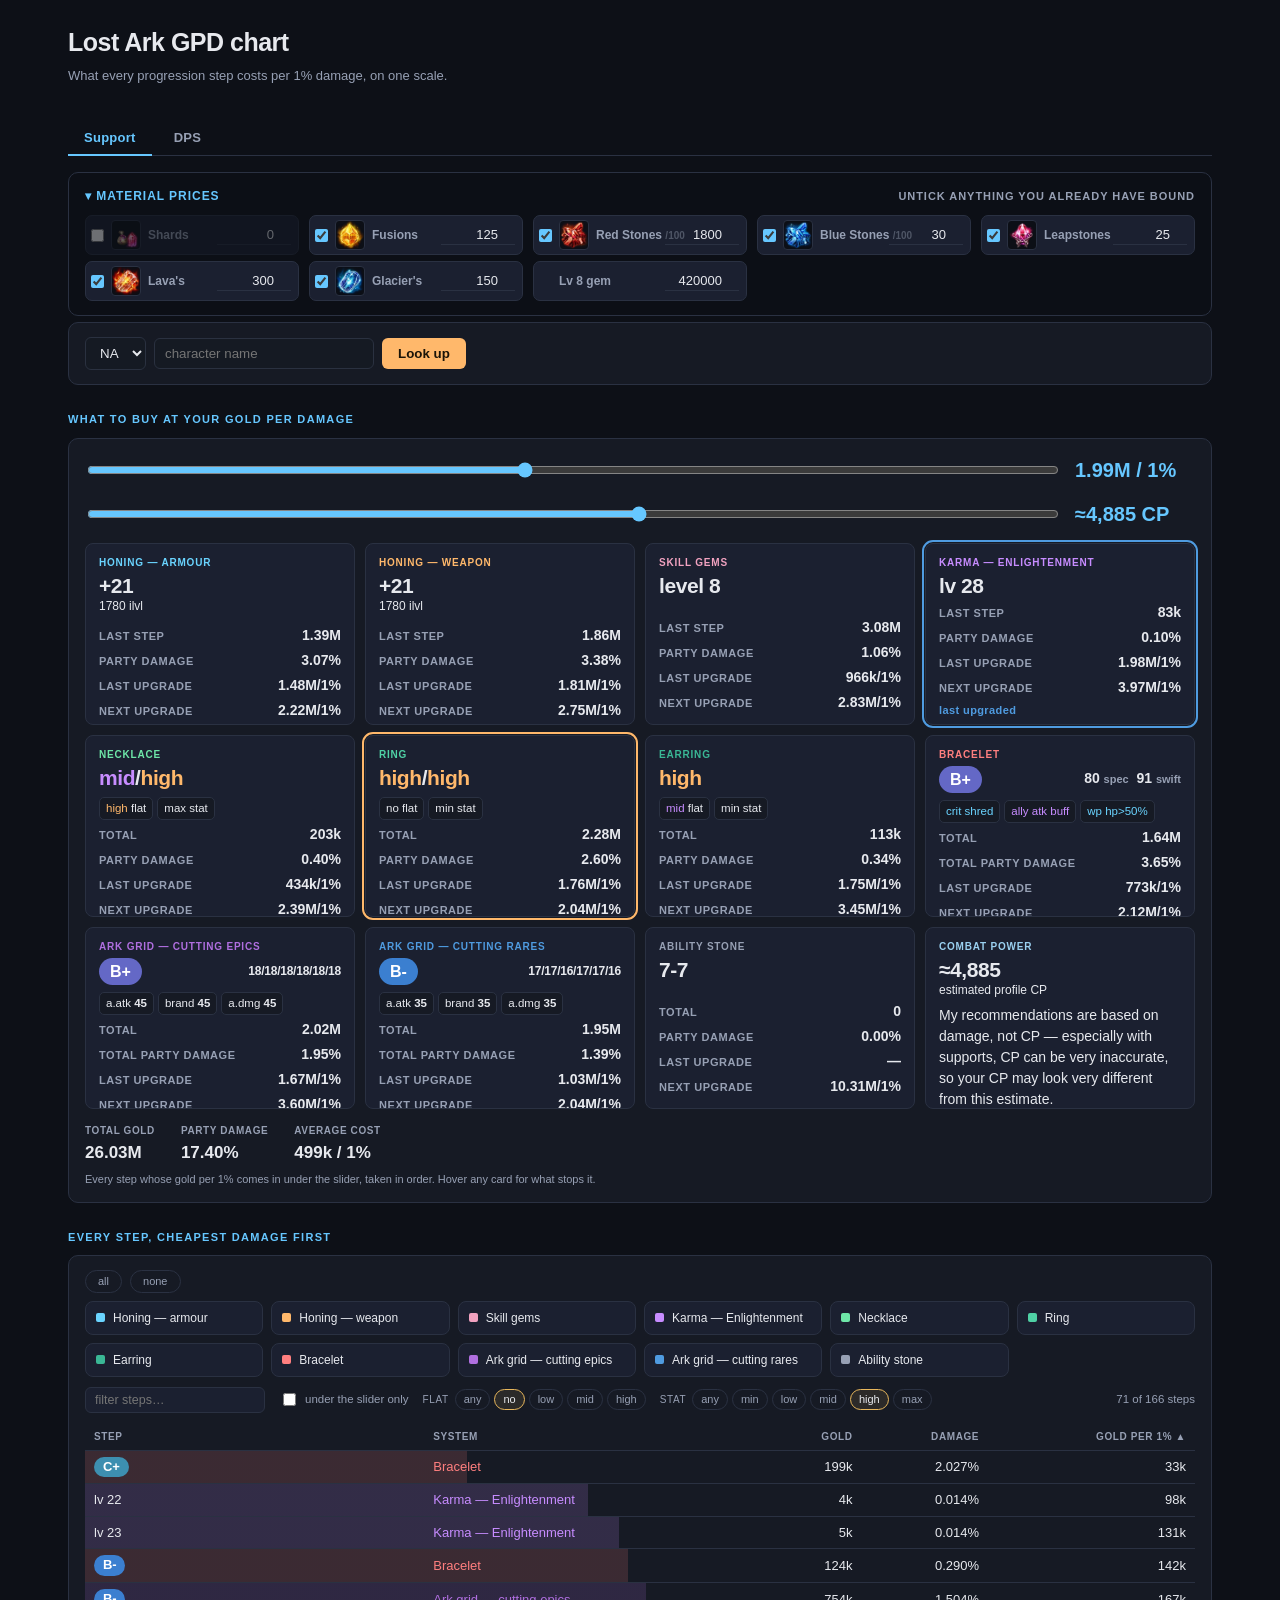
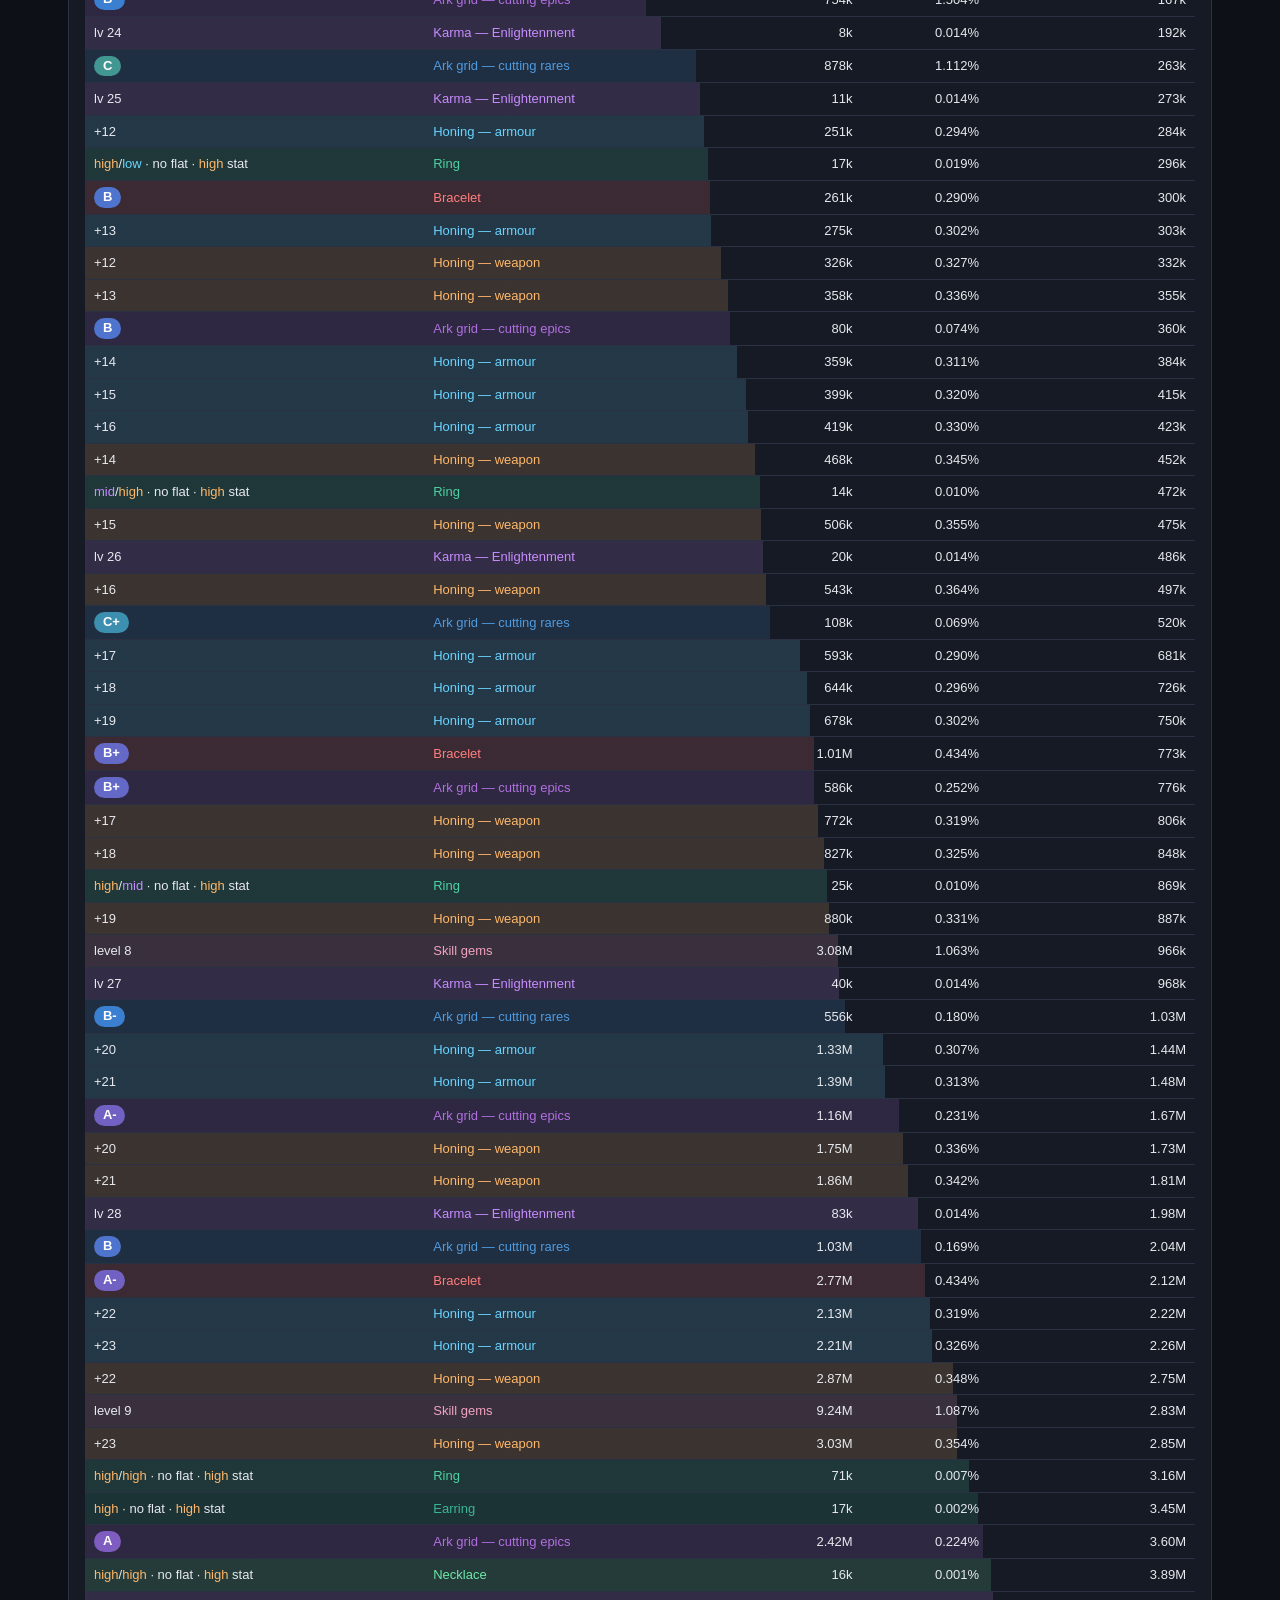
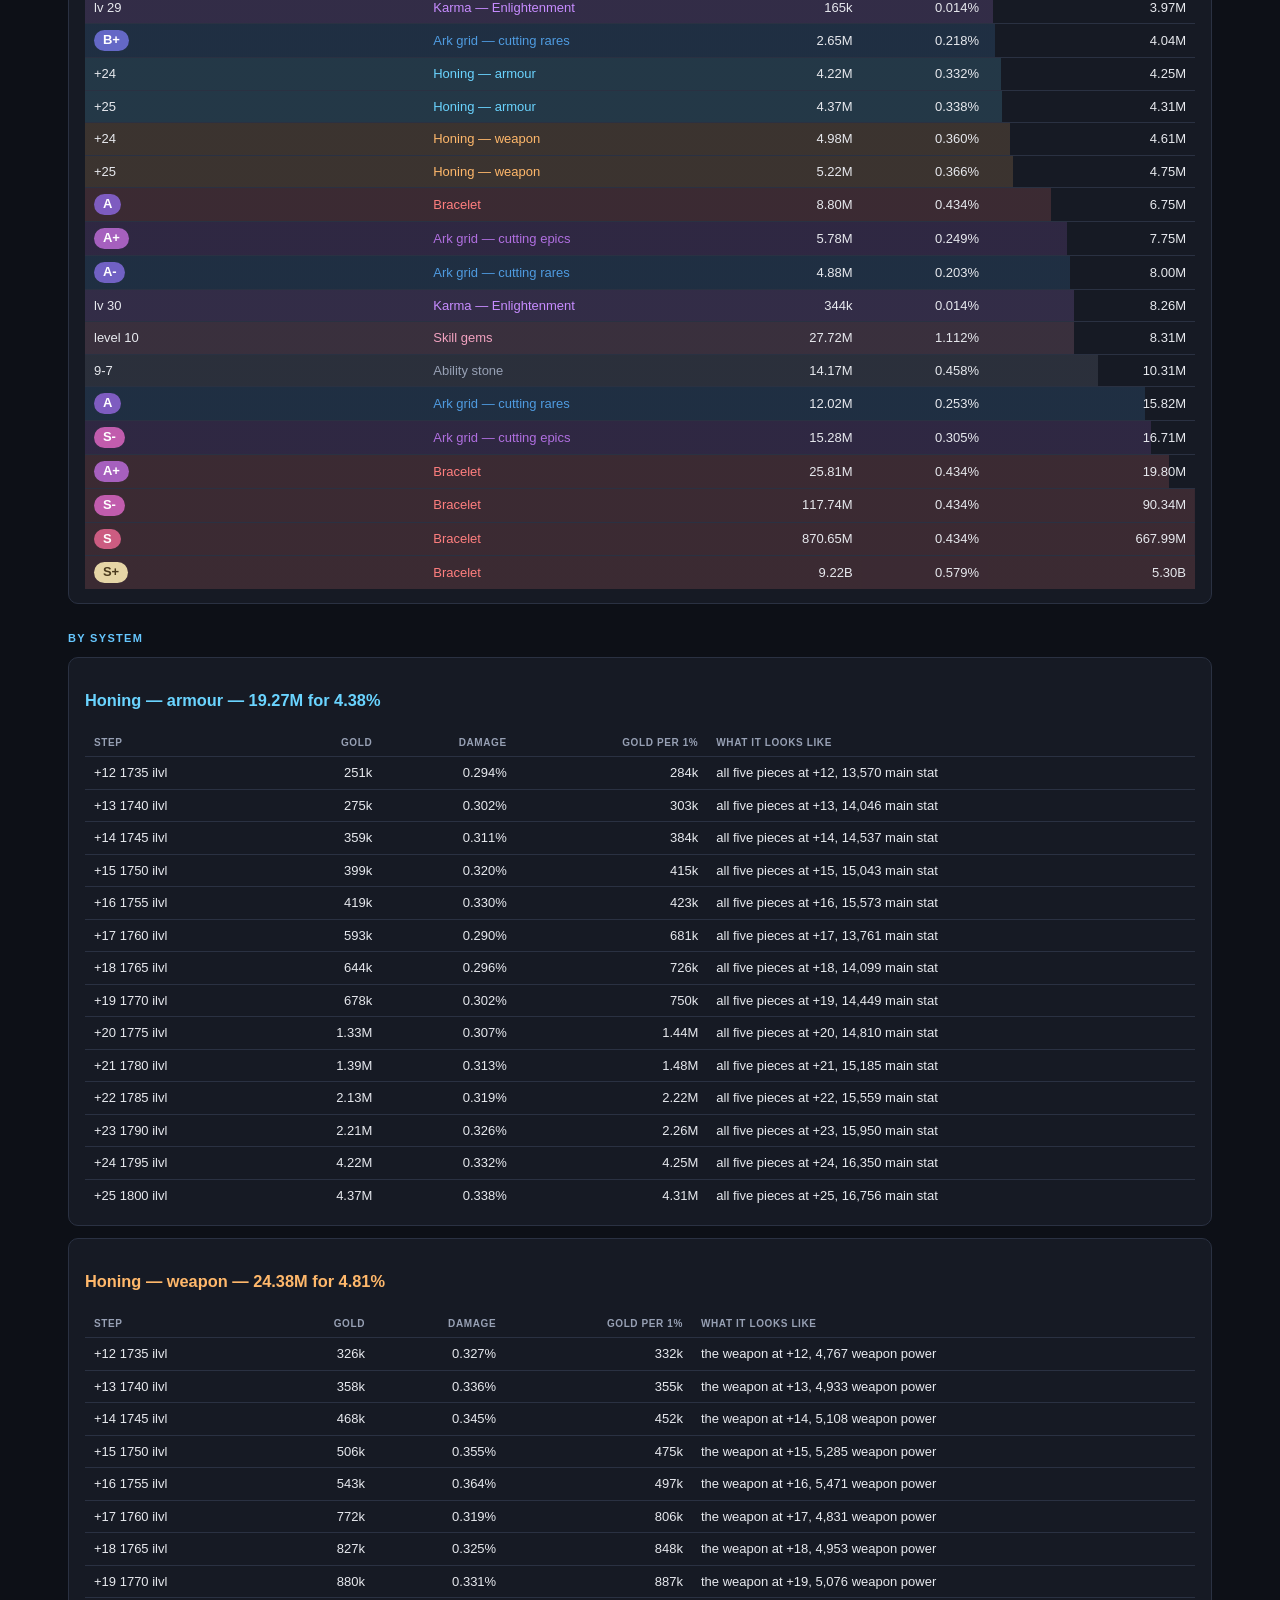
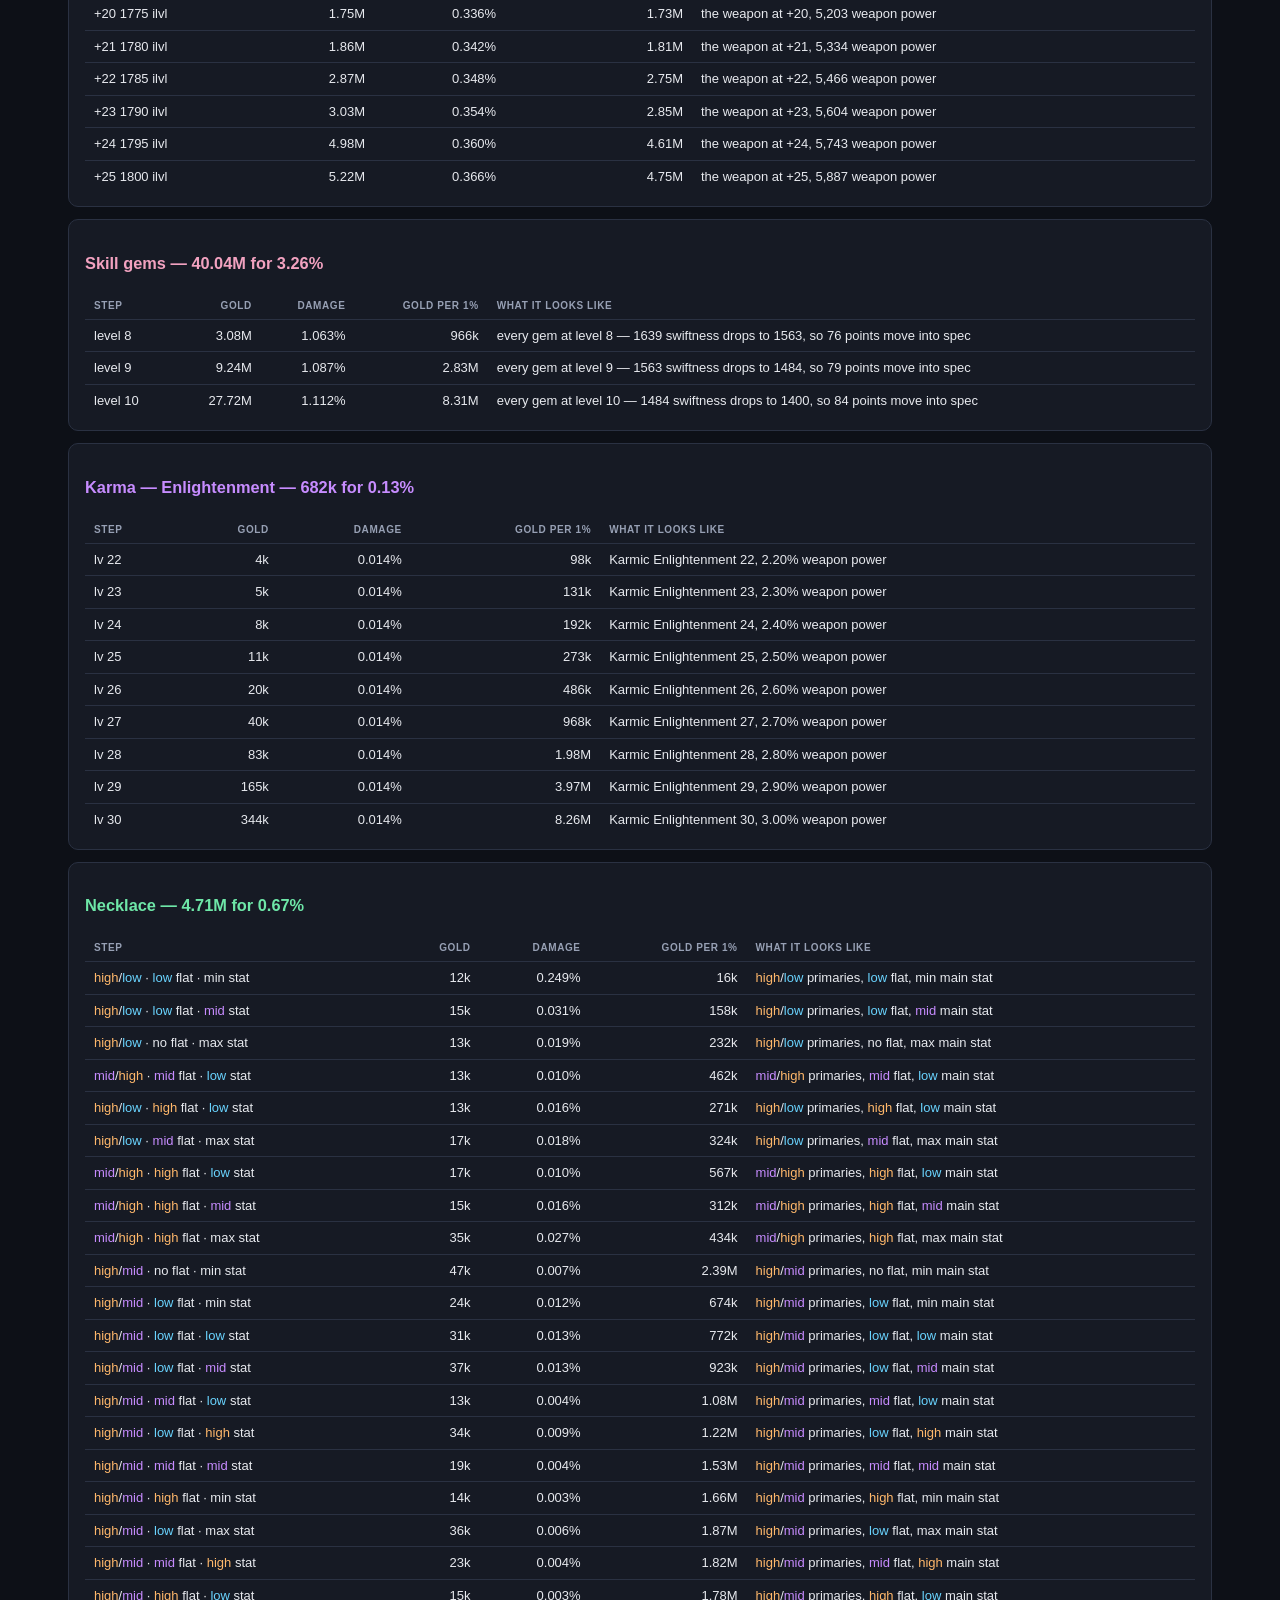
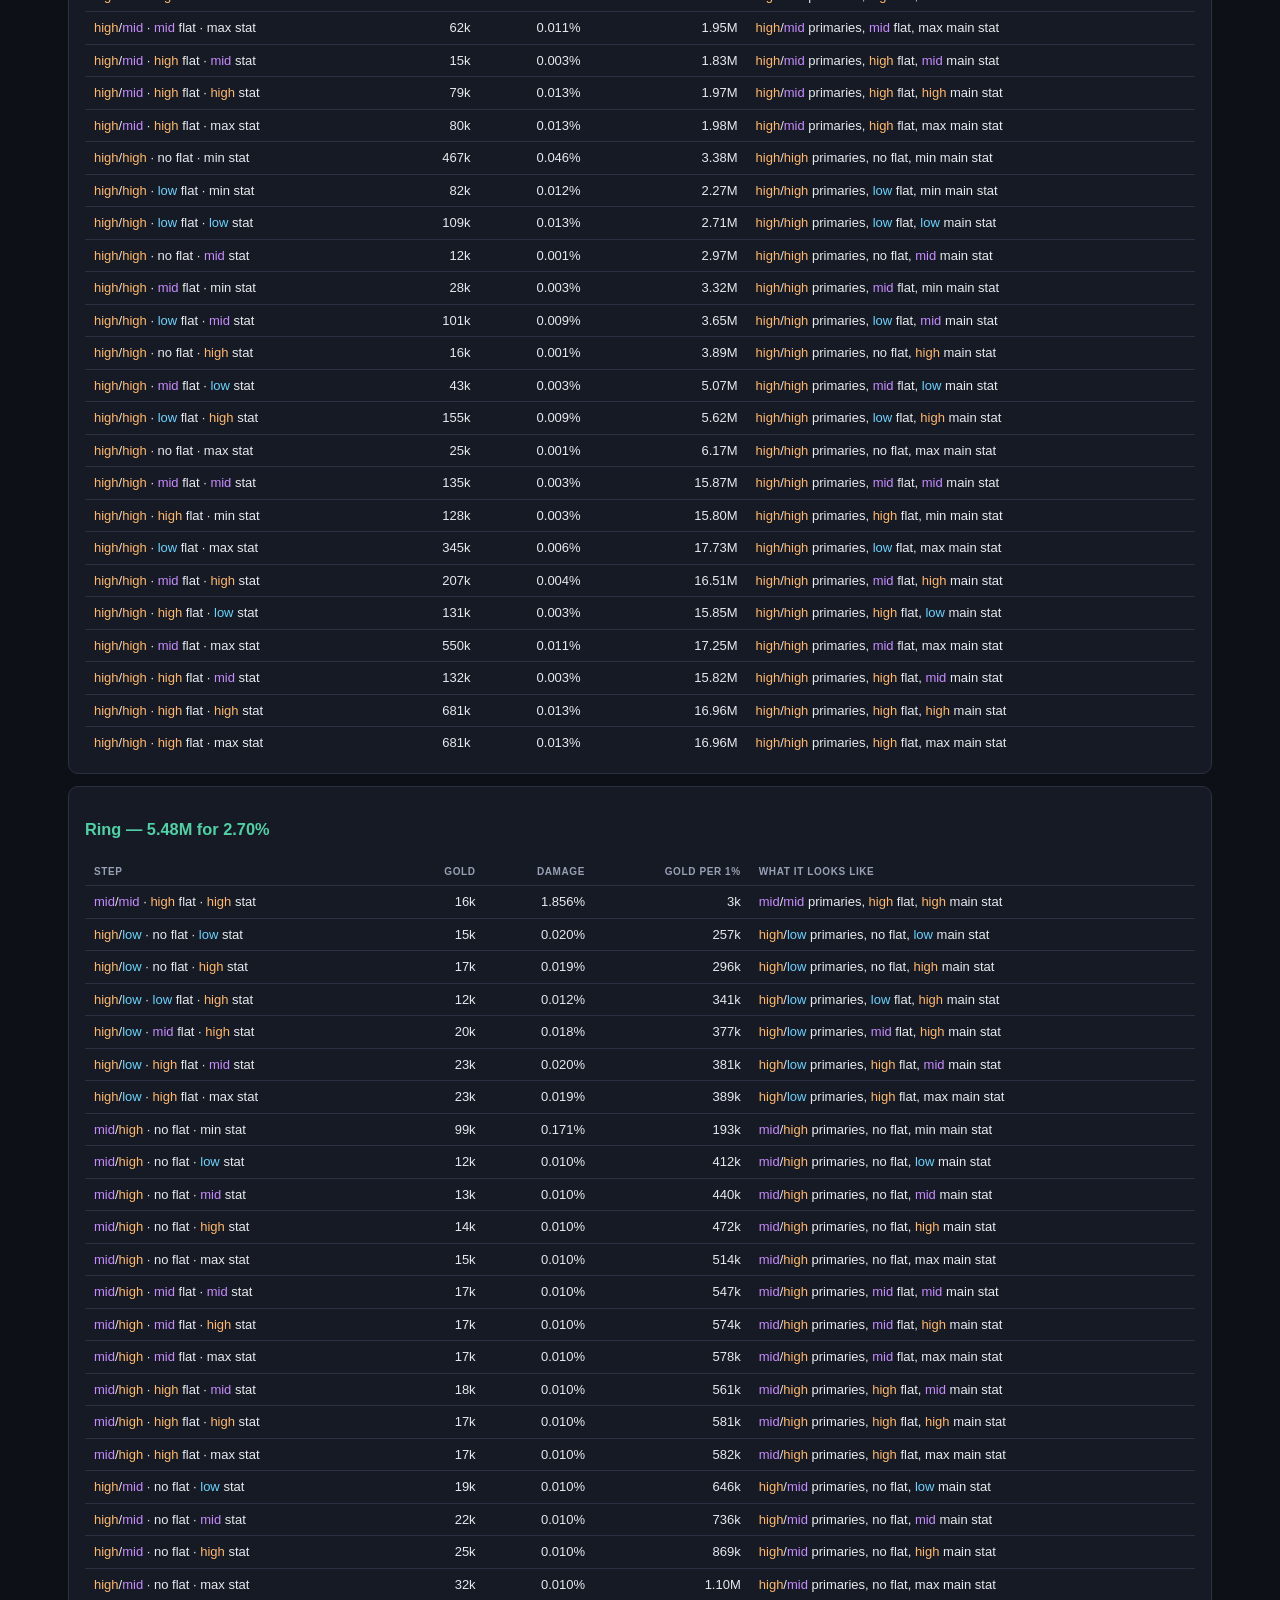
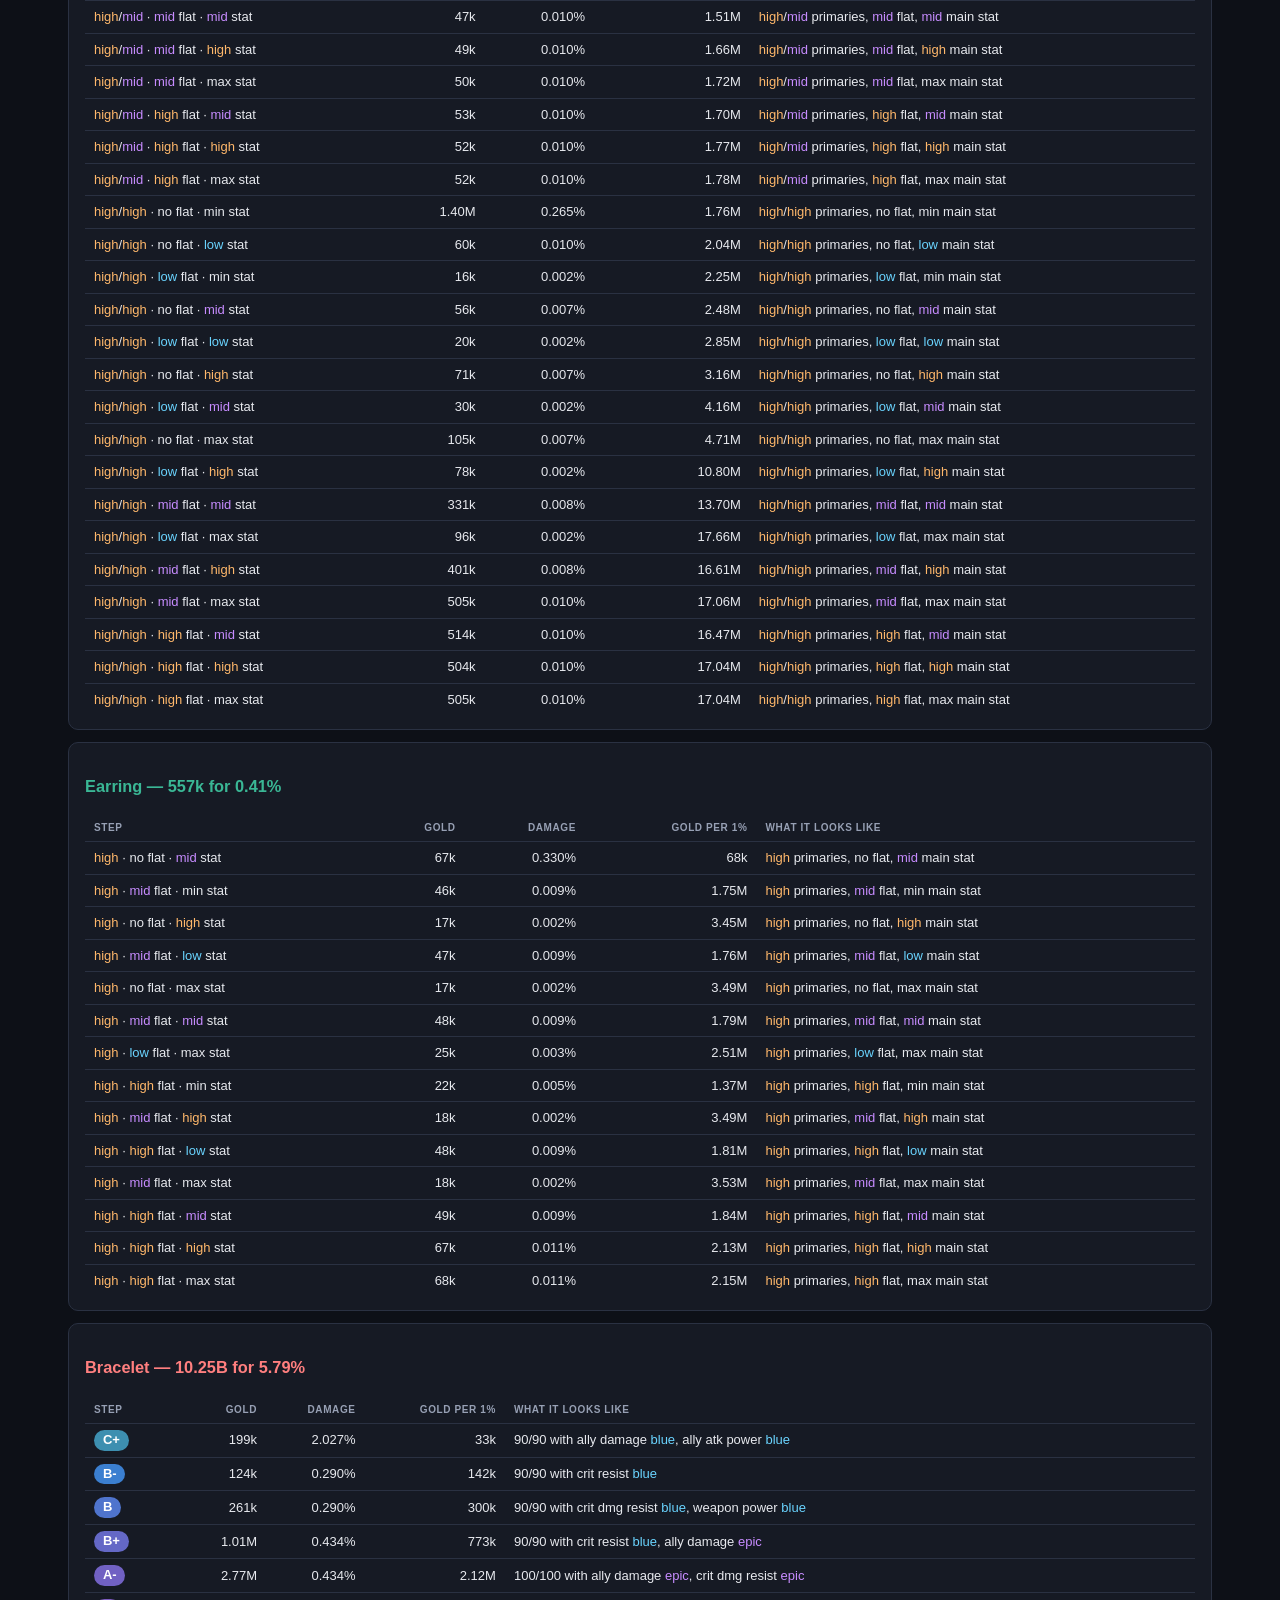
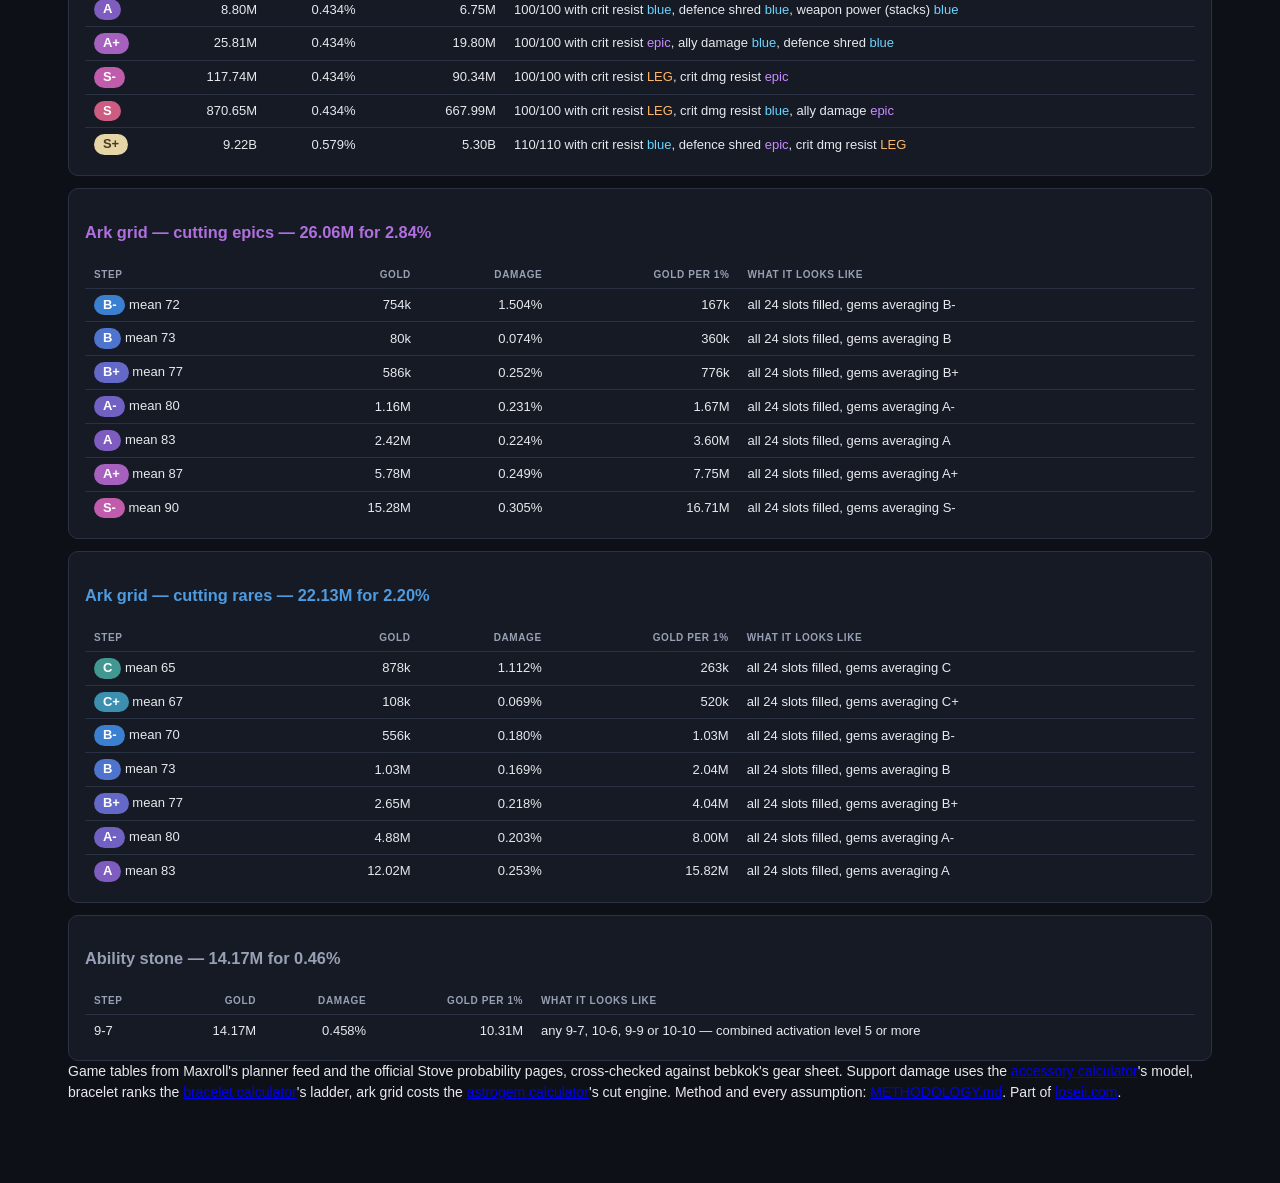
==== commit 8ec81d26: "CP card carries only the disclaimer; last/next highlights ride the sliders Shizu's calls: the next-p" ====
--- a/index.html
+++ b/index.html
@@ -11,7 +11,7 @@
 <meta property="og:description" content="What every Lost Ark progression system costs per 1% damage, on one scale.">
 <meta name='twitter:card' content='summary'>
 <link rel='icon' href="data:image/svg+xml,%3Csvg xmlns='http://www.w3.org/2000/svg' viewBox='0 0 32 32'%3E%3Cpath d='M4 26 L12 16 L19 21 L28 7' fill='none' stroke='%23e8b75c' stroke-width='3' stroke-linecap='round' stroke-linejoin='round'/%3E%3C/svg%3E">
-<link rel='stylesheet' href='styles.css?v=20260819m'>
+<link rel='stylesheet' href='styles.css?v=20260819n'>
 <style>.wrap{padding-top:calc(24px + var(--loseii-nav-offset,0px))}</style>
 <script src='https://www.loseii.com/nav.js' defer></script>
 <script src='https://www.loseii.com/social-bar.js' defer></script>
@@ -81,12 +81,12 @@
 </div>
 </div>
 
-<script src='model/support.js?v=20260819m'></script>
-<script src='model/gear.js?v=20260819m'></script>
-<script src='model/combat-power.js?v=20260819m'></script>
-<script src='model/honing.js?v=20260819m'></script>
-<script src='model/karma.js?v=20260819m'></script>
-<script src='model/gems.js?v=20260819m'></script>
+<script src='model/support.js?v=20260819n'></script>
+<script src='model/gear.js?v=20260819n'></script>
+<script src='model/combat-power.js?v=20260819n'></script>
+<script src='model/honing.js?v=20260819n'></script>
+<script src='model/karma.js?v=20260819n'></script>
+<script src='model/gems.js?v=20260819n'></script>
 <script src='https://www.loseii.com/loa-astrogem-calc/model/astrogem.js' defer></script>
 <script>
 (function () {
@@ -341,49 +341,9 @@
       wp: at.g.wp, ms: at.g.ms, gemLevel: at.gemLevel, pair: at.pair,
       tier: at.tier ? { gpd: at.tier.gpd, perCore: at.tier.perCore, nodes: at.tier.nodes } : null,
       est: est, shown: shown, next: next, rungs: curve.rungs };
-    // name what carries the climb to the next rung. Above ~notch 80 the
-    // priced cards (honing, gems, grid, stats) are maxed and the climb is
-    // skill depth and whale systems — things this chart does NOT price, so
-    // they are labeled as such rather than dressed up as recommendations.
-    var movers = "";
-    if (next) {
-      var buyName = next.row
-        ? SERIES[next.row.series].label + " → " + (next.row.to || next.row.label || "")
-        : "";
-      var estN = cpEstimateAt(next.b).est;
-      var A = state.axis === "dps" ? CombatPower.ANCHOR_DPS : CombatPower.ANCHOR;
-      var den = 1e4 + A.sumBpNonGem + est.dBp;
-      var bpPct = function (key) {
-        return (((estN.parts[key] || 0) - (est.parts[key] || 0)) / den) * 100;
-      };
-      var all = [
-        ["honing", (estN.parts.baseAttack / est.parts.baseAttack - 1) * 100],
-        ["gems", (estN.parts.gemFactor / est.parts.gemFactor - 1) * 100],
-        ["progression depth <i>(not priced here)</i>", (estN.parts.prog / est.parts.prog - 1) * 100],
-        ["ark grid", bpPct("arkgridBp")],
-        ["battle stats", bpPct("battleStatsBp")],
-        ["karma", bpPct("karmaBp")]
-      ];
-      // every increase documented: list each factor that moves; group the
-      // dust so the shown pieces still account for the whole step
-      var list = all.filter(function (m) { return m[1] > 0.02; })
-                    .sort(function (a, b) { return b[1] - a[1]; });
-      var dust = all.filter(function (m) { return m[1] > 0 && m[1] <= 0.02; })
-                    .reduce(function (t, m) { return t + m[1]; }, 0);
-      if (dust > 0.02) list.push(["everything else", dust]);
-      var total = (estN.profileCp / est.profileCp - 1) * 100;
-      var head = "next purchase: " + (buyName || "&mdash;") +
-        " (" + fmtGold(next.b) + "/1%) &rarr; &asymp;" + next.cp.toLocaleString();
-      movers = "<div class='sm2' style='margin-top:4px'>" + head + (list.length
-        ? " (+" + total.toFixed(1) + "%): " +
-          list.map(function (m) { return m[0] + " +" + m[1].toFixed(1) + "%"; }).join(" &middot; ")
-        : " &mdash; no CP change (this system is not a CP input)") + "</div>";
-    }
     return "<div class='card'><h4 style='color:#9ad0f0'>Combat power</h4>" +
       "<div class='top'><div><div class='big'>&asymp;" + shown.toLocaleString() + "</div>" +
-      "<div class='ilvl'>" + (next
-        ? "next: &asymp;" + next.cp.toLocaleString() + " at " + fmtGold(next.b) + "/1%"
-        : "estimated profile CP") + "</div></div></div>" + movers +
+      "<div class='ilvl'>estimated profile CP</div></div></div>" +
       "<div class='sm2'>My recommendations are based on damage, not CP — " +
       "especially with supports, CP can be very inaccurate, so your CP may " +
       "look very different from this estimate.</div></div>";
@@ -1228,6 +1188,26 @@
     out.bestKey = bestKey;
     return out;
   }
+  // highlight the LAST purchase at this budget and the NEXT one above it —
+  // with a character loaded the next-highlight comes from THEIR position
+  function decorateSliders() {
+    var lastKey = null, nextKey = null, lastG = -1, nextG = Infinity;
+    Object.keys(SERIES).forEach(function (key) {
+      var p = PLAN[key];
+      if (!p) return;
+      if (p.last && isFinite(p.last.gpd) && p.last.gpd != null && p.last.gpd > lastG) {
+        lastG = p.last.gpd; lastKey = key;
+      }
+      if (p.next && isFinite(p.next.gpd) && p.next.gpd != null && p.next.gpd < nextG) {
+        nextG = p.next.gpd; nextKey = key;
+      }
+    });
+    document.querySelectorAll(".card[data-plan]").forEach(function (card) {
+      var key = card.getAttribute("data-plan");
+      card.classList.toggle("hl-last", key === lastKey);
+      card.classList.toggle("hl-next", !state.lookup && key === nextKey);
+    });
+  }
   function decorateLookup() {
     var banner = el("lk-banner");
     if (!state.lookup) { if (banner) banner.innerHTML = ""; return; }
@@ -1245,7 +1225,7 @@
         ? "<span>yours</span> " + y.label
         : "<span>yours</span> not in the lookup data";
       card.appendChild(div);
-      card.classList.toggle("lk-next", key === pos.bestKey);
+      card.classList.toggle("hl-next", key === pos.bestKey);
     });
     if (banner) {
       if (pos.bestKey) {
@@ -1341,7 +1321,7 @@
       return;
     }
     renderLegend(); renderRanked(ROWS); renderSystems(ROWS); renderPlan(ROWS); wireTips();
-    decorateLookup();
+    decorateSliders(); decorateLookup();
   }
 
   // ---- boot ------------------------------------------------------------
--- a/styles.css
+++ b/styles.css
@@ -241,6 +241,11 @@
   font-size: 12px; opacity: 0.9;
 }
 .card .lk-yours span { opacity: 0.6; margin-right: 6px; text-transform: uppercase; font-size: 10px; }
-.card.lk-next { outline: 2px solid var(--high, #e8b75c); outline-offset: 1px; }
-.card.lk-next::after { content: "upgrade next"; display: block; margin-top: 4px;
+.card.hl-next { outline: 2px solid var(--high, #e8b75c); outline-offset: 1px; }
+.card.hl-next::after { content: "upgrade next"; display: block; margin-top: 4px;
   color: var(--high, #e8b75c); font-size: 11px; font-weight: 700; letter-spacing: 0.4px; }
+
+.card.hl-last { outline: 2px solid #4f9be0; outline-offset: 1px; }
+.card.hl-last::after { content: "last upgraded"; display: block; margin-top: 4px;
+  color: #4f9be0; font-size: 11px; font-weight: 700; letter-spacing: 0.4px; }
+.card.hl-next.hl-last { outline: 2px solid var(--high, #e8b75c); }
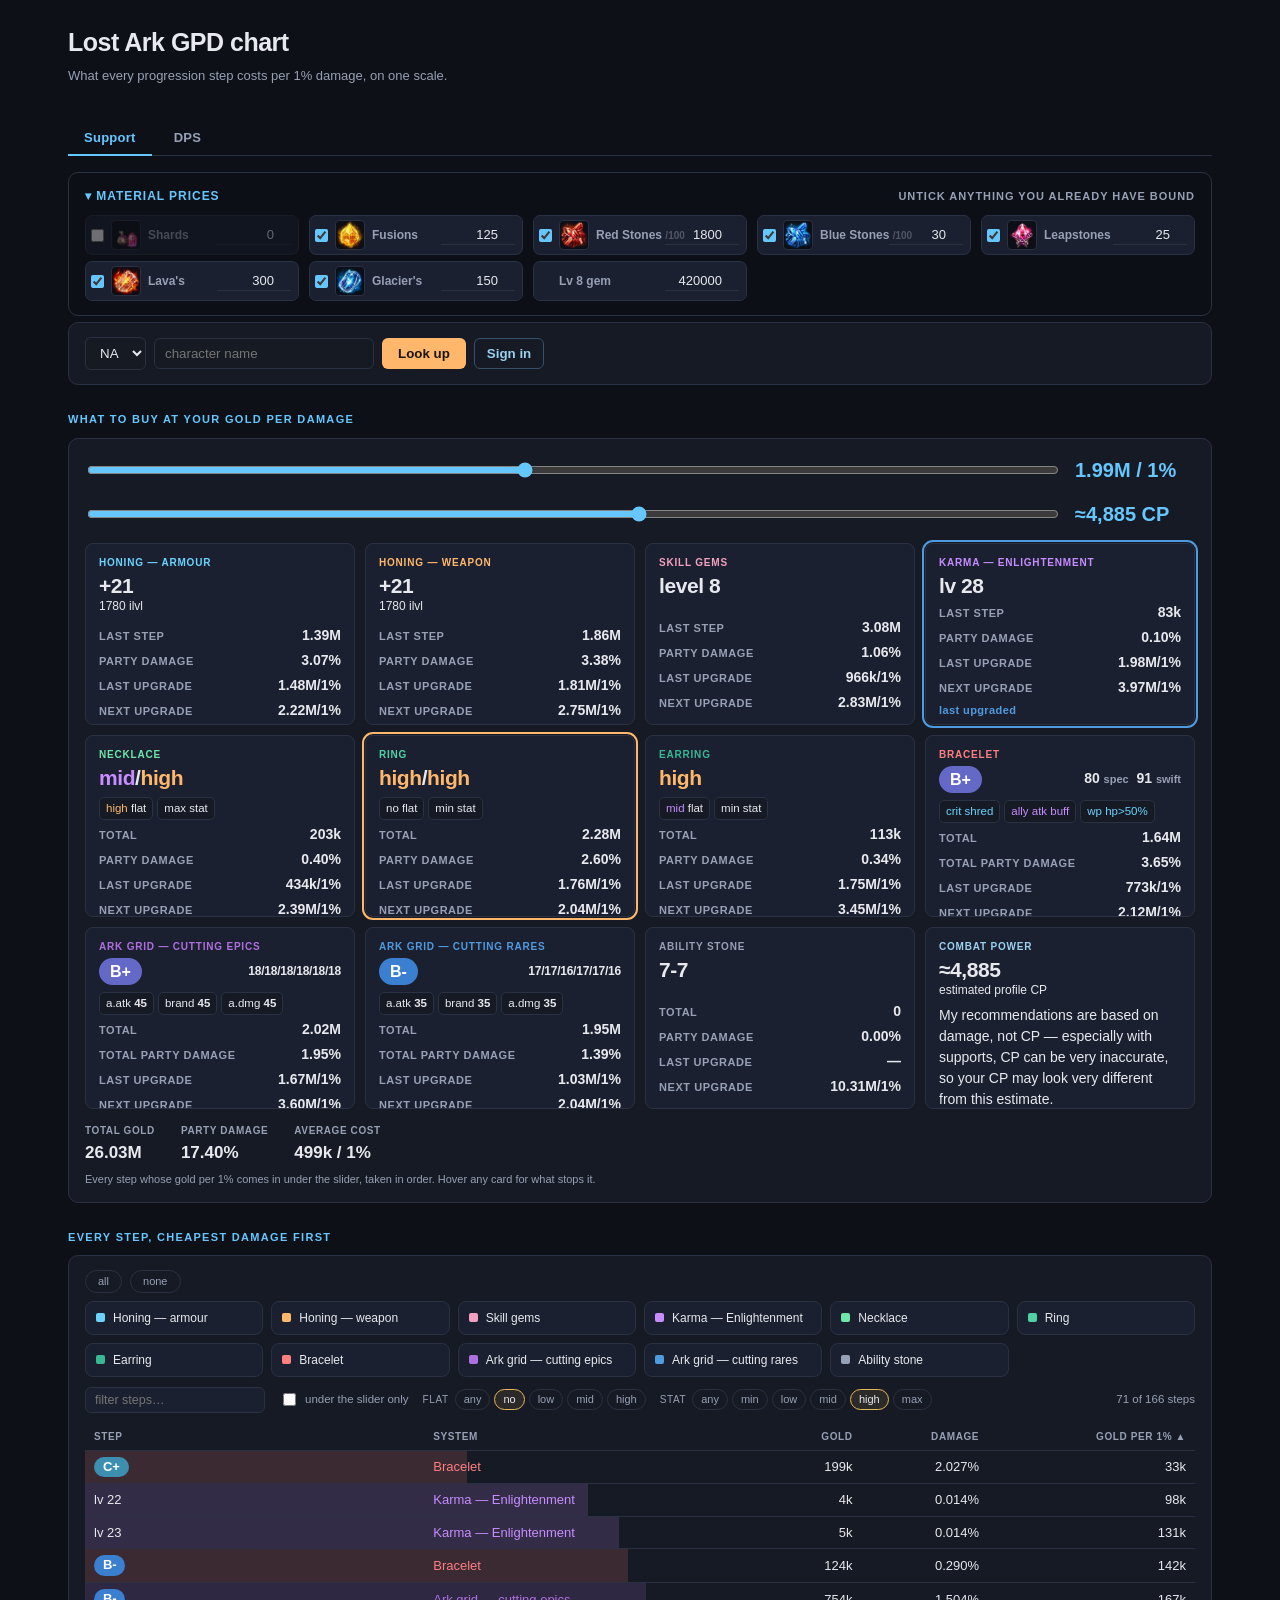
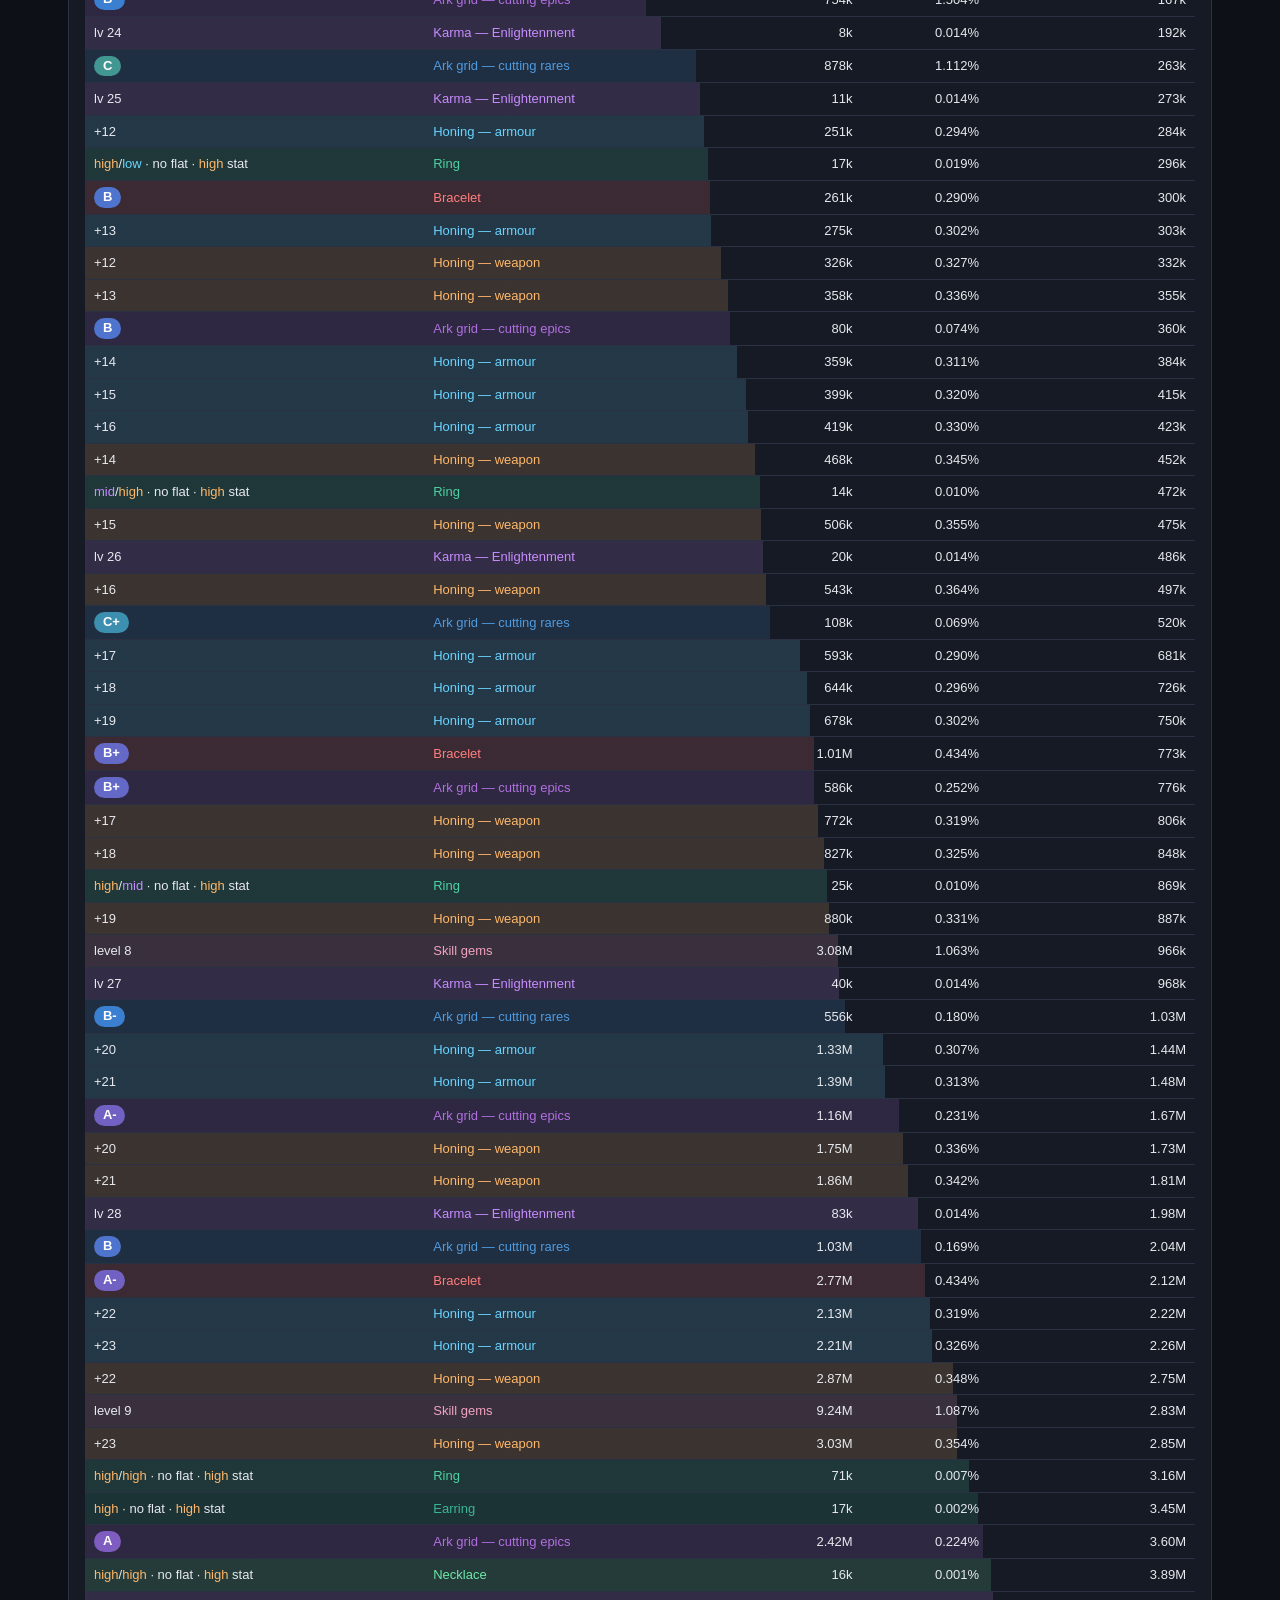
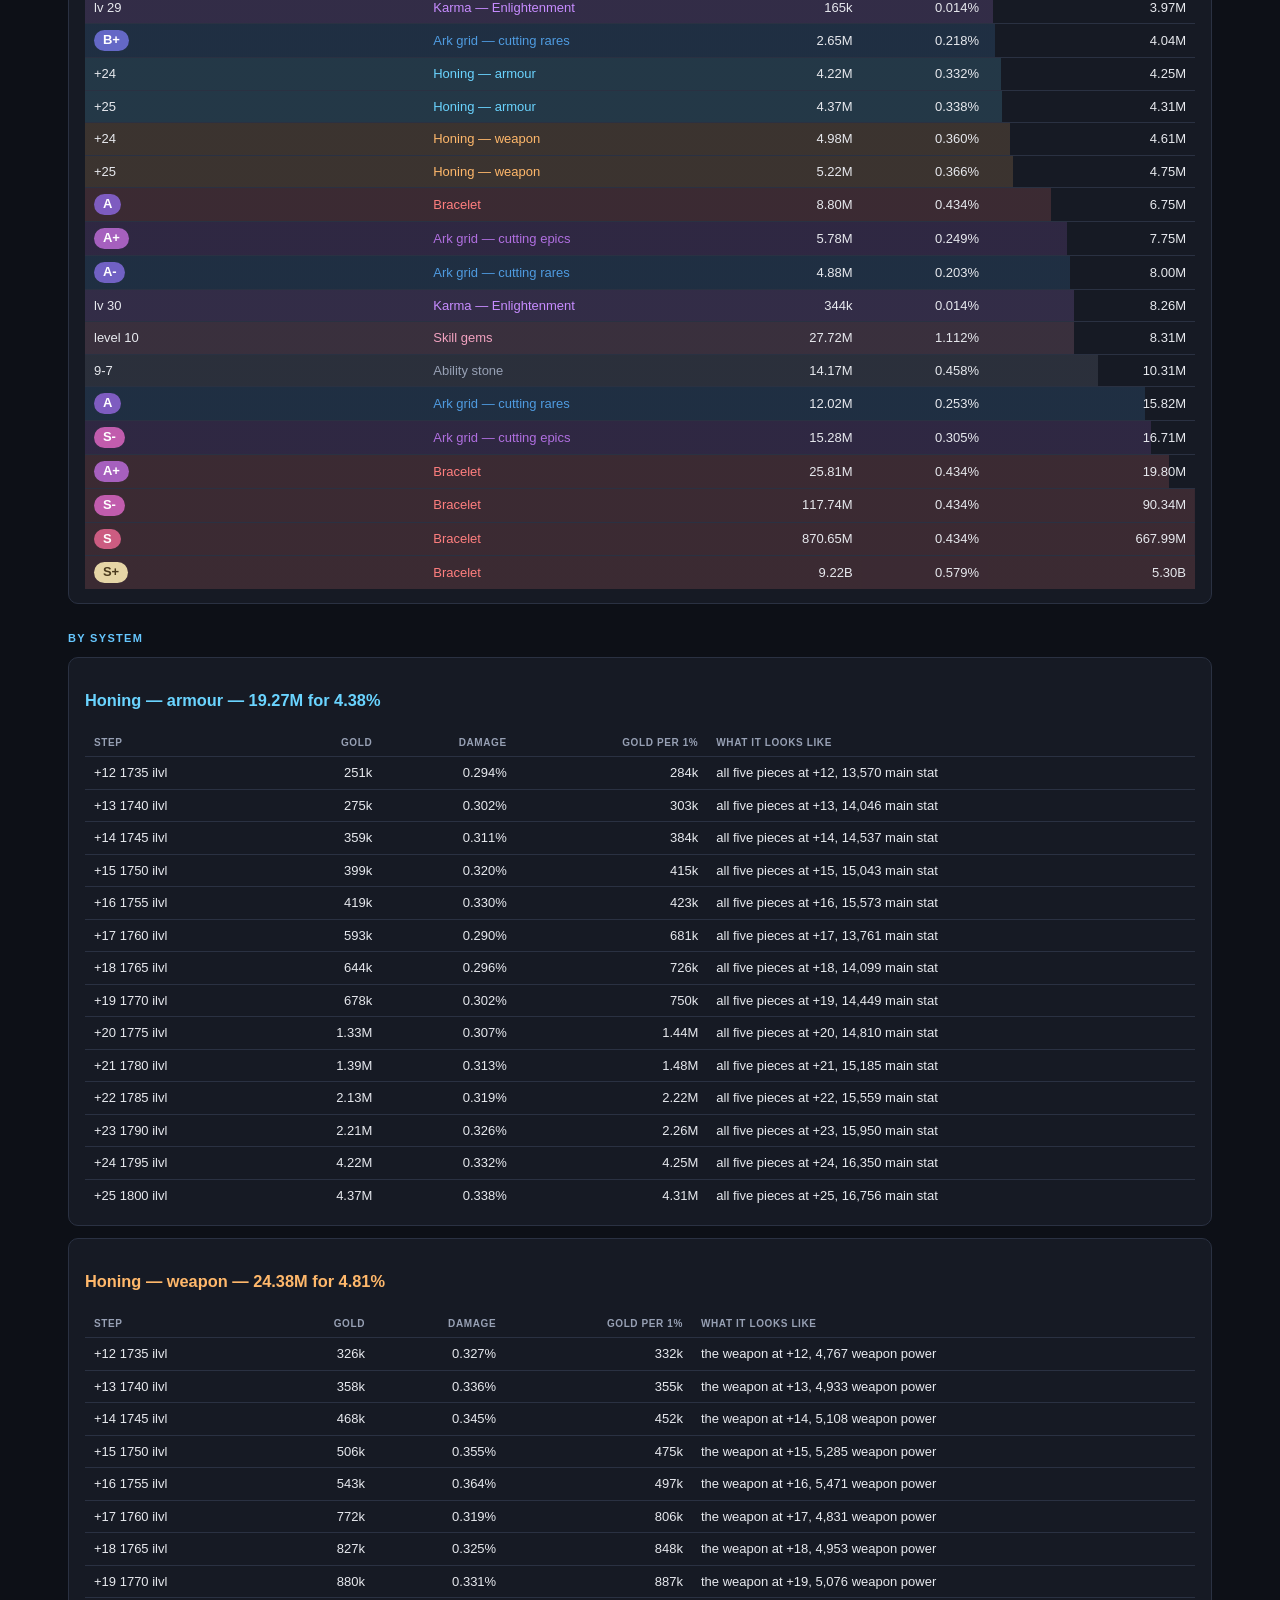
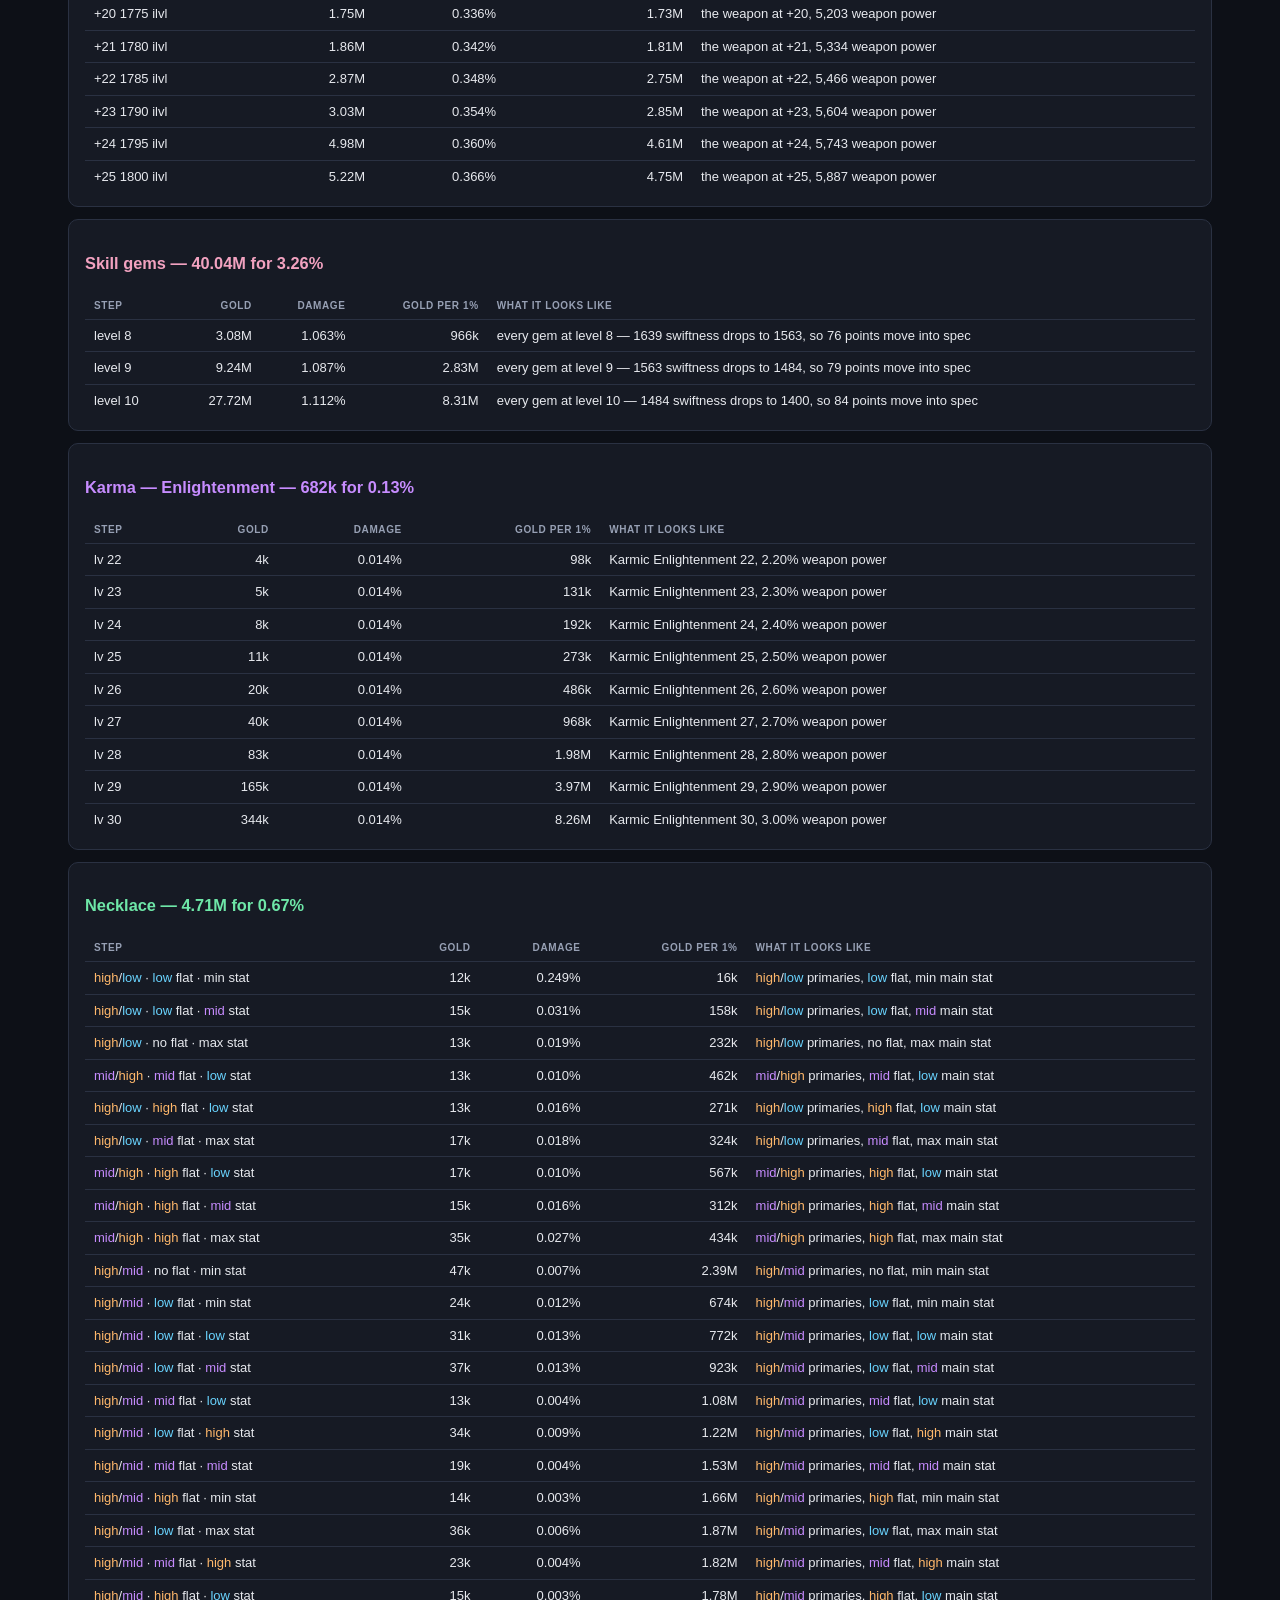
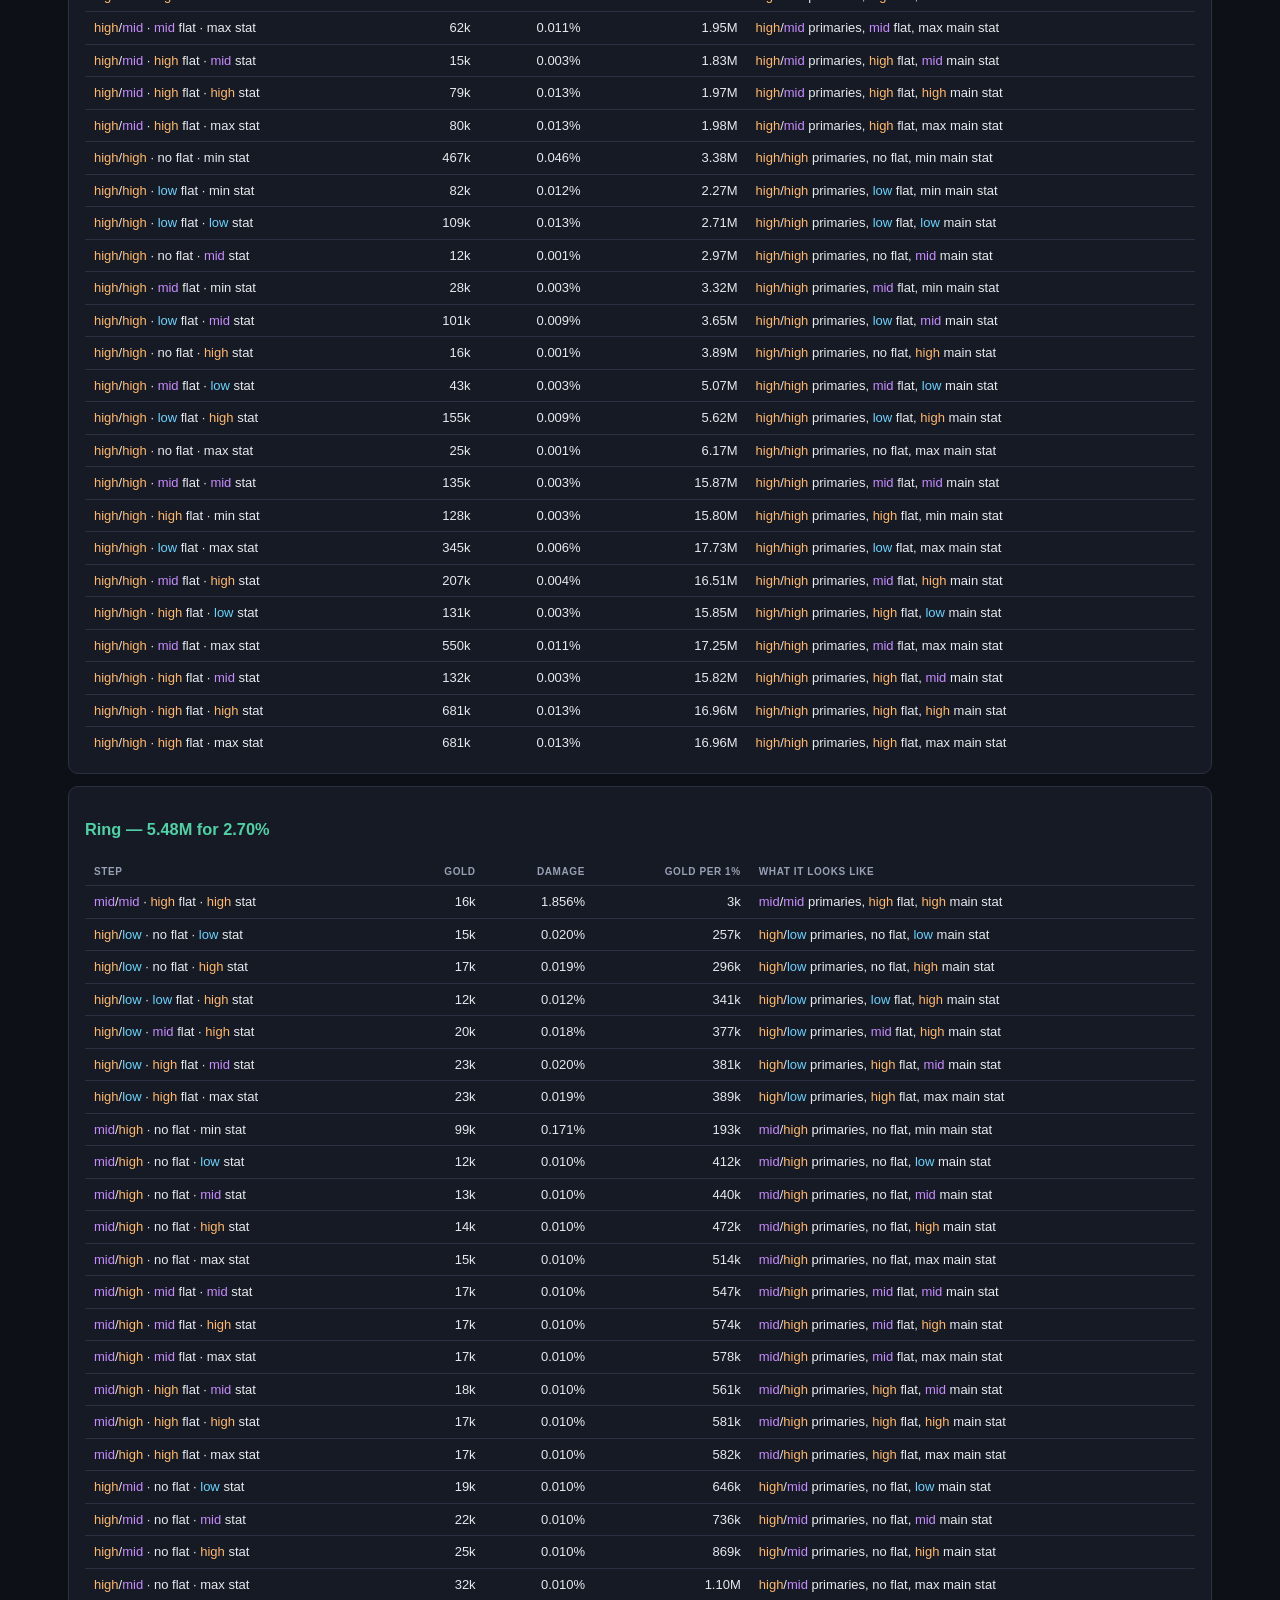
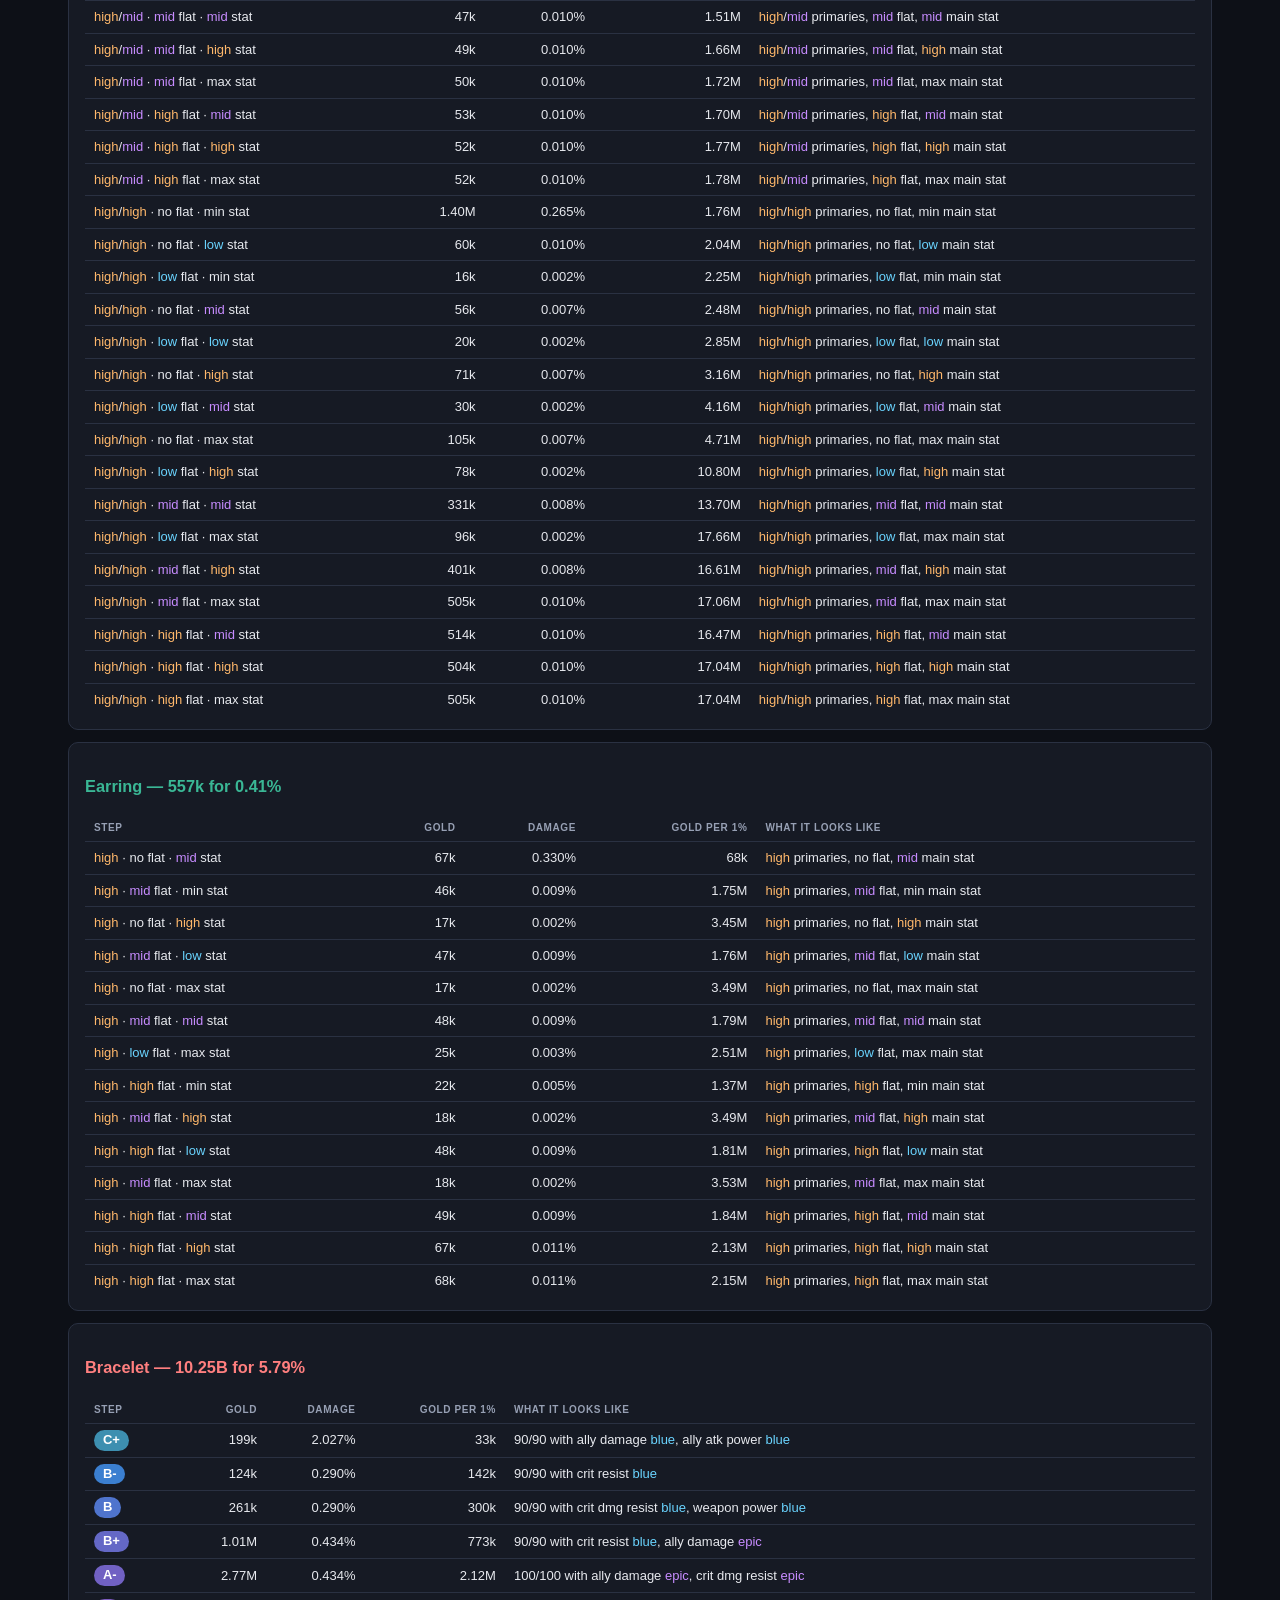
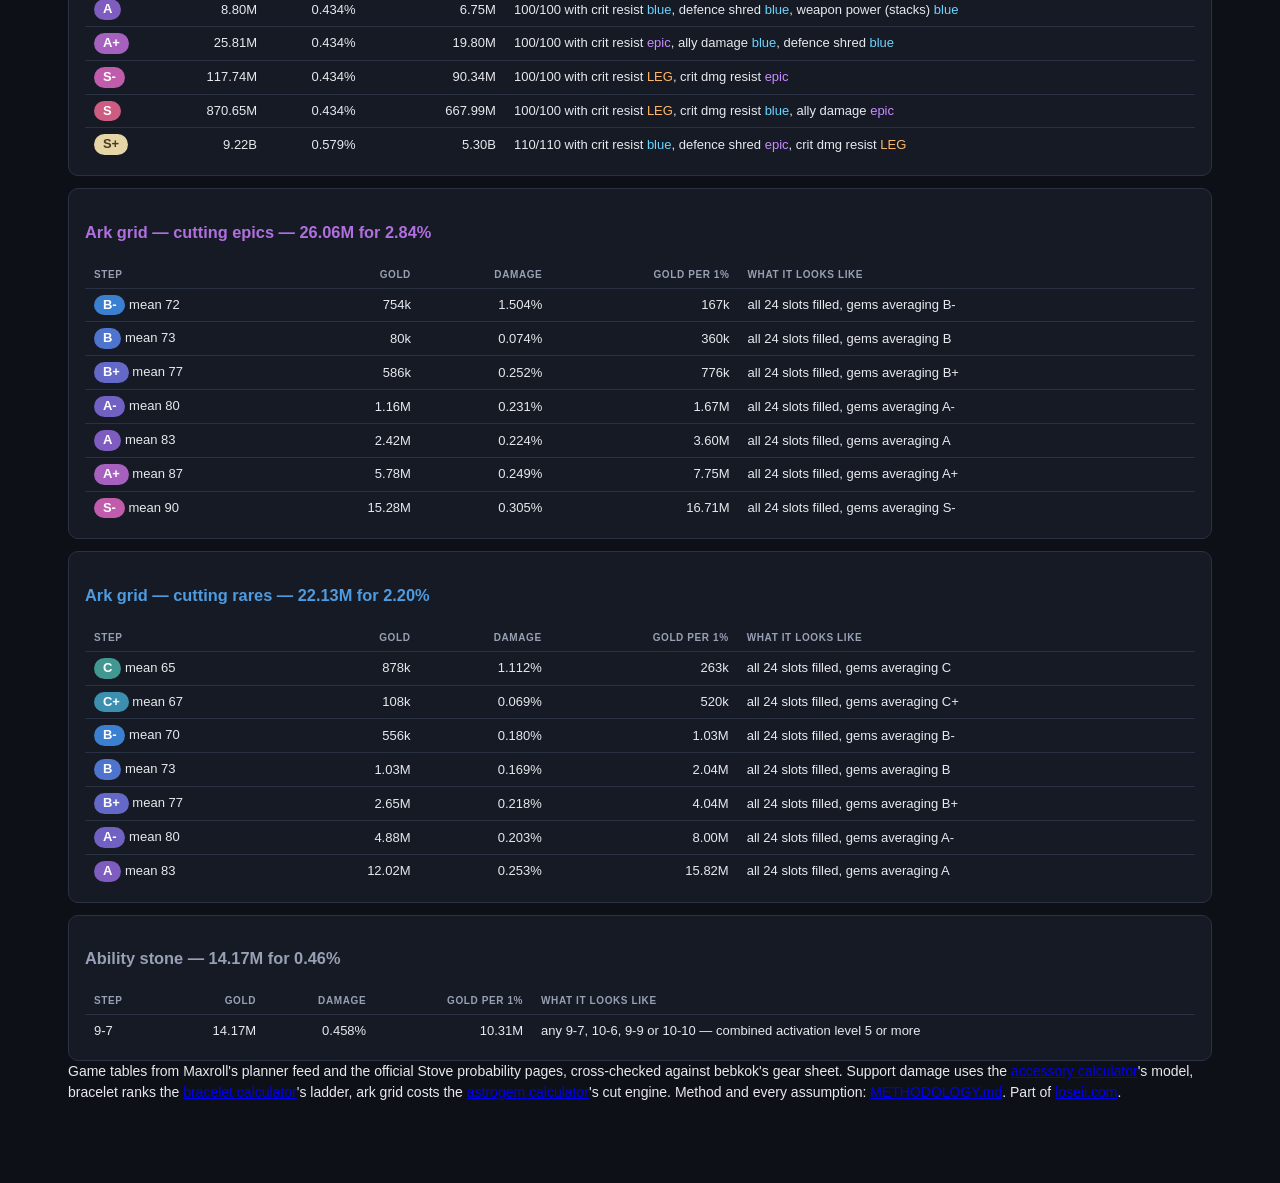
==== commit a98d1ee6: "Lookup v2: bible OAuth, re-pull, stale age, exact honing/karma/stone/bracelet Taken from the astroge" ====
--- a/index.html
+++ b/index.html
@@ -11,7 +11,7 @@
 <meta property="og:description" content="What every Lost Ark progression system costs per 1% damage, on one scale.">
 <meta name='twitter:card' content='summary'>
 <link rel='icon' href="data:image/svg+xml,%3Csvg xmlns='http://www.w3.org/2000/svg' viewBox='0 0 32 32'%3E%3Cpath d='M4 26 L12 16 L19 21 L28 7' fill='none' stroke='%23e8b75c' stroke-width='3' stroke-linecap='round' stroke-linejoin='round'/%3E%3C/svg%3E">
-<link rel='stylesheet' href='styles.css?v=20260819n'>
+<link rel='stylesheet' href='styles.css?v=20260819o'>
 <style>.wrap{padding-top:calc(24px + var(--loseii-nav-offset,0px))}</style>
 <script src='https://www.loseii.com/nav.js' defer></script>
 <script src='https://www.loseii.com/social-bar.js' defer></script>
@@ -41,6 +41,8 @@
     <select id='lk-region'><option>NA</option><option>EU</option><option>KR</option></select>
     <input id='lk-name' placeholder='character name' autocomplete='off'>
     <button id='lk-go'>Look up</button>
+    <button id='lk-repull' style='display:none' title='fetch fresh data from lostark.bible'>Re-pull</button>
+    <button id='lk-auth'>Sign in</button>
     <span class='lk-status' id='lk-status'></span>
   </div>
   <div class='lk-banner' id='lk-banner'></div>
@@ -81,13 +83,14 @@
 </div>
 </div>
 
-<script src='model/support.js?v=20260819n'></script>
-<script src='model/gear.js?v=20260819n'></script>
-<script src='model/combat-power.js?v=20260819n'></script>
-<script src='model/honing.js?v=20260819n'></script>
-<script src='model/karma.js?v=20260819n'></script>
-<script src='model/gems.js?v=20260819n'></script>
+<script src='model/support.js?v=20260819o'></script>
+<script src='model/gear.js?v=20260819o'></script>
+<script src='model/combat-power.js?v=20260819o'></script>
+<script src='model/honing.js?v=20260819o'></script>
+<script src='model/karma.js?v=20260819o'></script>
+<script src='model/gems.js?v=20260819o'></script>
 <script src='https://www.loseii.com/loa-astrogem-calc/model/astrogem.js' defer></script>
+<script src='bible-oauth.js?v=20260819o'></script>
 <script>
 (function () {
   "use strict";
@@ -1143,11 +1146,39 @@
       if (!mine.length) return;
       var owned = -1, yoursLabel = null;
       if (key === "armor" || key === "weapon") {
-        if (c.hone != null) {
+        var hn = key === "armor" ? c.honeArmor : c.honeWeapon;
+        if (hn != null) {
           owned = lkOwnedIndex(mine, function (r) {
-            return parseInt(String(r.to || "").replace(/[^0-9]/g, ""), 10) <= c.hone;
+            return parseInt(String(r.to || "").replace(/[^0-9]/g, ""), 10) <= hn;
           });
-          yoursLabel = "+" + c.hone + " ≈ from ilvl";
+          yoursLabel = "+" + hn + (c.honeExact
+            ? (key === "armor" ? " (lowest piece)" : "")
+            : " ≈ from ilvl");
+        }
+      } else if (key === "karma") {
+        if (c.karma != null) {
+          owned = lkOwnedIndex(mine, function (r) {
+            return (parseInt(String(r.to || "").replace(/[^0-9]/g, ""), 10) || 99) <= c.karma;
+          });
+          yoursLabel = "lv " + c.karma;
+        }
+      } else if (key === "stone") {
+        if (c.stone) {
+          var mineDigits = c.stone.split("-").map(Number);
+          owned = lkOwnedIndex(mine, function (r) {
+            var rd = String(r.to || "").match(/(\d+)-(\d+)/);
+            return rd && (+rd[1] < mineDigits[0] || (+rd[1] === mineDigits[0] && +rd[2] <= mineDigits[1]));
+          });
+          yoursLabel = c.stone;
+        }
+      } else if (key === "bracelet") {
+        if (c.bracelet && c.bracelet.stats && c.bracelet.stats.length >= 2) {
+          var pairSum = c.bracelet.stats[0] + c.bracelet.stats[1];
+          owned = lkOwnedIndex(mine, function (r) {
+            var st = String((r.hit && r.hit.stats) || "").split("/");
+            return ((+st[0] || 0) + (+st[1] || 0)) <= pairSum;
+          });
+          yoursLabel = c.bracelet.stats.join("/") + " · " + (c.bracelet.lines || []).length + " lines";
         }
       } else if (key === "gems") {
         if (c.minGem != null) {
@@ -1247,22 +1278,27 @@
     function bySlot(want) {
       return accs.filter(function (a) { return want.indexOf(a.slot) >= 0; });
     }
-    function describe(p) {
-      var bits = (p.lines || []).map(function (l) {
+    function describe(p, kind) {
+      var prim = LK_PRIMARY[state.axis][kind] || [];
+      var main = [], extra = [];
+      (p.lines || []).forEach(function (l) {
         var t = lkTier(l.name, l.value);
-        return t == null ? null : ["low", "mid", "high"][t];
-      }).filter(Boolean);
-      return bits.join("/") || "?";
+        if (t == null) return;
+        (prim.indexOf(l.name) >= 0 ? main : extra).push(["low", "mid", "high"][t]);
+      });
+      var head = main.join("/") || "?";
+      return extra.length ? head + " (+" + extra.join("/") + ")" : head;
     }
     function weaker(kind, slots) {
       var ps = bySlot(slots);
       if (!ps.length) return null;
       ps.sort(function (a, b) { return lkPieceScore(a, kind) - lkPieceScore(b, kind); });
       var p2 = ps[0];
-      return { lines: p2.lines, desc: describe(p2),
+      return { lines: p2.lines, desc: describe(p2, kind),
                weakerOf: ps.length > 1 ? ps.length : 0 };
     }
     var gems = (d.classicGemLevels || []).filter(function (x) { return x != null; });
+    var eq = d.equipment || null;
     state.lookup = {
       name: d.name, ilvl: d.itemLevel ? Math.round(d.itemLevel) : null, cls: d.class,
       minGem: gems.length ? Math.min.apply(null, gems) : null,
@@ -1270,29 +1306,47 @@
              earring: weaker("earring", ["ear1", "ear2"]),
              ring: weaker("ring", ["finger1", "finger2"]) },
       grid: lkGridBand(d.gems),
-      hone: lkHoning(d.itemLevel)
+      // exact per-piece honing when the record carries it; ilvl approximation
+      // only for records pulled before the parser learned equipment
+      honeArmor: eq && eq.armorMin != null ? eq.armorMin : lkHoning(d.itemLevel),
+      honeWeapon: eq && eq.weapon != null ? eq.weapon : lkHoning(d.itemLevel),
+      honeExact: !!eq,
+      karma: d.karma ? d.karma.enlightenment : null,
+      stone: d.stone ? d.stone.a + "-" + d.stone.b : null,
+      bracelet: d.bracelet || null,
+      pulledAt: d.pulledAt || null
     };
-    lkStatus(d.name + " loaded" + (d.cached ? " (cached)" : ""), "ok");
+    var age = d.pulledAt ? Math.round((Date.now() - d.pulledAt) / 86400000) : null;
+    lkStatus(d.name + " loaded" + (d.cached ? (age != null ? " (cached " + age + "d ago)" : " (cached)") : " (fresh)"), age >= 3 ? "warn" : "ok");
+    var rp = el("lk-repull");
+    if (rp) rp.style.display = "";
     render();
   }
-  function lkFetch(region, name, since) {
+  function lkFetch(region, name, opts) {
+    opts = opts || {};
     // queue=1 always: the worker serves cached characters AT ANY AGE to
     // queue-aware clients (a plain GET only serves sub-7-day records and
     // walls everything else behind sign-in)
     var url = LK_WORKER + "/?region=" + encodeURIComponent(region) +
       "&name=" + encodeURIComponent(name) + "&queue=1" +
-      (since ? "&wait=1&since=" + since : "");
-    return fetch(url).then(function (r) { return r.json(); });
-  }
-  function lkLookup() {
+      (opts.refresh ? "&refresh=1" : "") +
+      (opts.since ? "&wait=1&since=" + opts.since : "");
+    var headers = {};
+    var B = window.BibleOAuth;
+    if (B && B.signedIn && B.signedIn()) {
+      try { headers["Authorization"] = "Bearer " + JSON.parse(localStorage.getItem("bc_bible_oauth")).access_token; } catch (e) {}
+    }
+    return fetch(url, { headers: headers }).then(function (r) { return r.json(); });
+  }
+  function lkLookup(refresh) {
     var region = el("lk-region").value, name = (el("lk-name").value || "").trim();
     if (!name) { lkStatus("enter a name", "err"); return; }
     if (lkPoll) { clearTimeout(lkPoll); lkPoll = null; }
-    lkStatus("fetching " + name + "…", "");
+    lkStatus((refresh ? "re-pulling " : "fetching ") + name + "…", "");
     try { localStorage.setItem("gpd_lk_last", JSON.stringify({ r: region, n: name })); } catch (e) {}
     var tries = 0;
     function step(since) {
-      lkFetch(region, name, since).then(function (j) {
+      lkFetch(region, name, { since: since, refresh: refresh && !since }).then(function (j) {
         var d = j && j.data ? j.data : j;
         if (d && Array.isArray(d.gems) && d.gems.length) { lkApply(d); return; }
         if (d && (d.queued || j.queued)) {
@@ -1340,7 +1394,23 @@
     el("mat-caret").textContent = open ? "▸" : "▾";
   });
   el("gpd").addEventListener("input", render);
-  el("lk-go").addEventListener("click", lkLookup);
+  el("lk-go").addEventListener("click", function () { lkLookup(false); });
+  el("lk-repull").addEventListener("click", function () { lkLookup(true); });
+  (function () {
+    var B = window.BibleOAuth, btn = el("lk-auth");
+    if (!B || !B.configured || !B.configured()) { btn.style.display = "none"; return; }
+    function paint() { btn.textContent = B.signedIn() ? "Sign out" : "Sign in"; }
+    btn.addEventListener("click", function () {
+      if (B.signedIn()) { B.logout().then(paint); } else { B.login(); }
+    });
+    if (B.onChange) B.onChange(paint);
+    if (B.handleRedirect) B.handleRedirect().then(function (r) {
+      if (r && r.ok) lkStatus("signed in with lostark.bible", "ok");
+      else if (r && r.error) lkStatus("sign-in failed: " + r.error, "err");
+      paint();
+    });
+    paint();
+  })();
   el("lk-name").addEventListener("keydown", function (e) { if (e.key === "Enter") lkLookup(); });
   try {
     var lkLast = JSON.parse(localStorage.getItem("gpd_lk_last") || "null");
--- a/styles.css
+++ b/styles.css
@@ -249,3 +249,9 @@
 .card.hl-last::after { content: "last upgraded"; display: block; margin-top: 4px;
   color: #4f9be0; font-size: 11px; font-weight: 700; letter-spacing: 0.4px; }
 .card.hl-next.hl-last { outline: 2px solid var(--high, #e8b75c); }
+
+.lk-status.warn { color: #e8c05c; }
+#lk-repull { background: transparent; color: var(--high, #e8b75c);
+  border: 1px solid var(--high, #e8b75c); border-radius: 6px; padding: 7px 12px; cursor: pointer; }
+#lk-auth { background: transparent; color: #9ad0f0;
+  border: 1px solid #35506a; border-radius: 6px; padding: 7px 12px; cursor: pointer; }
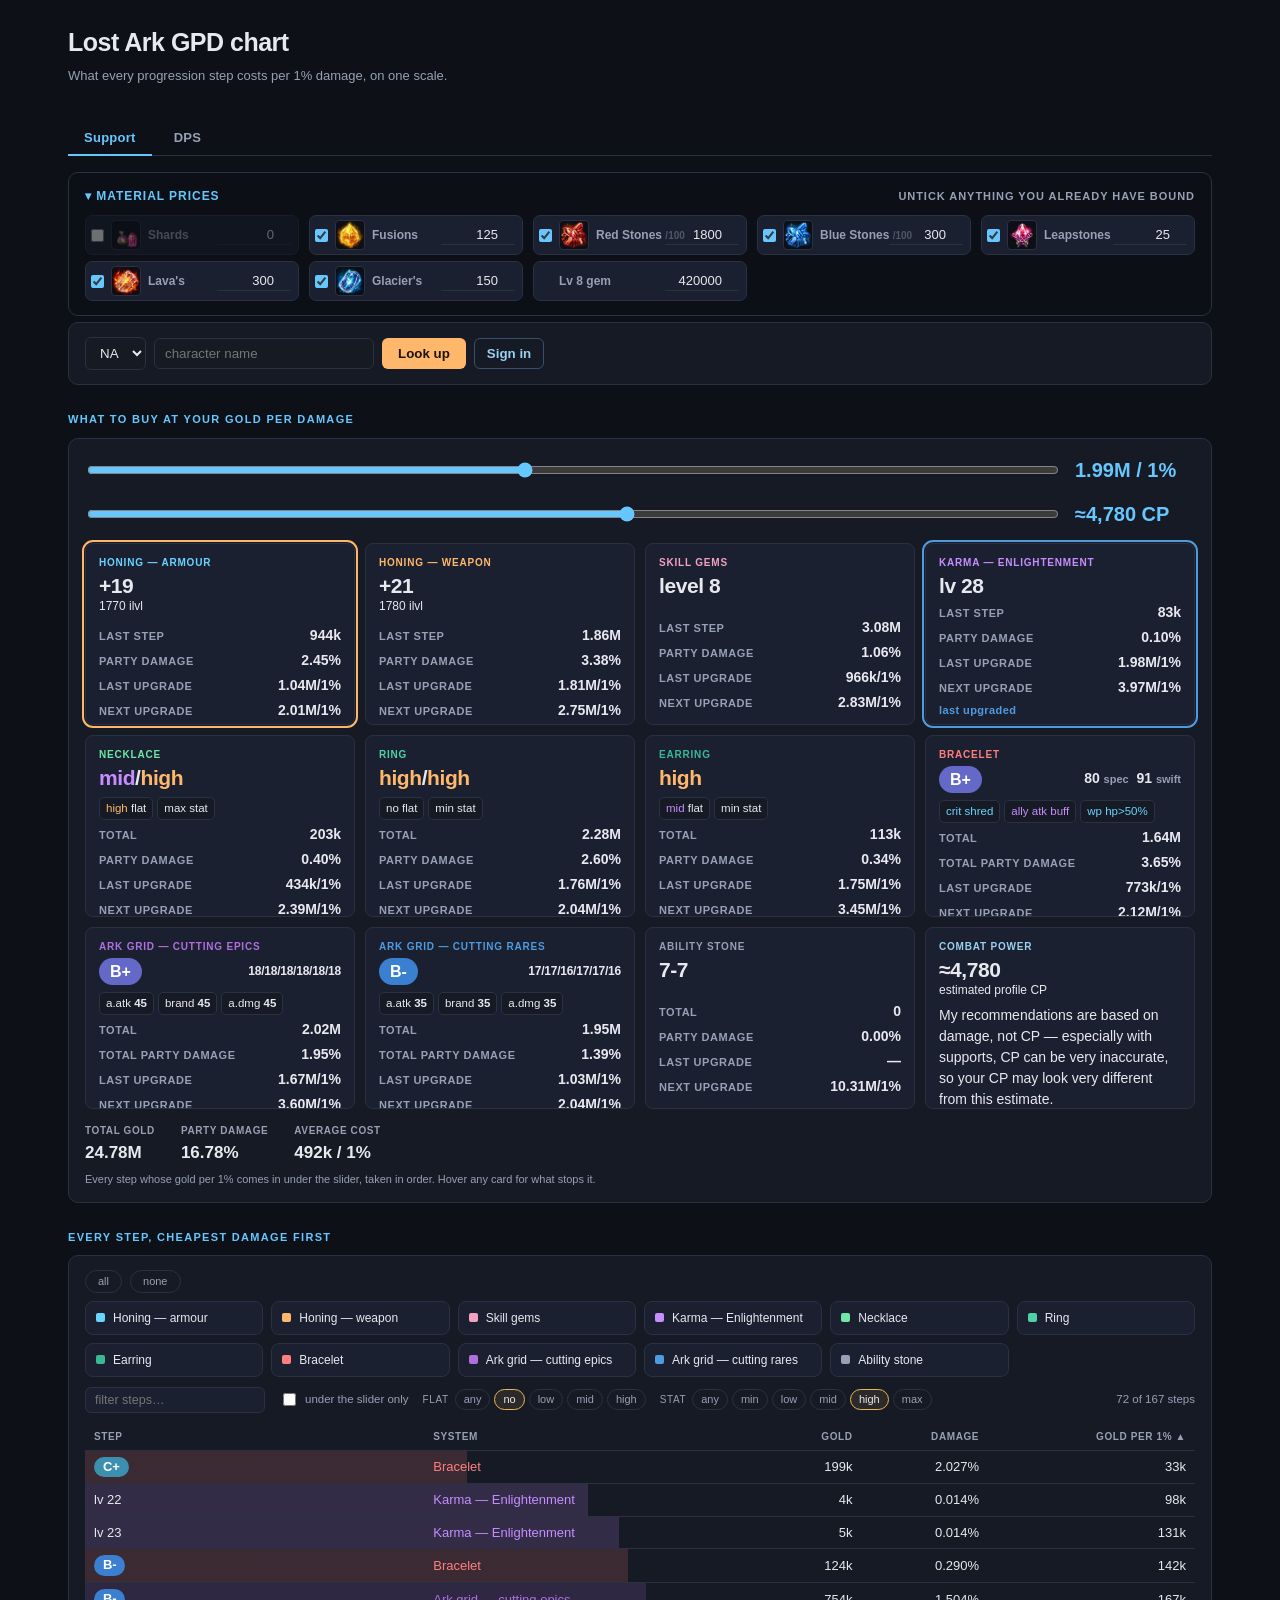
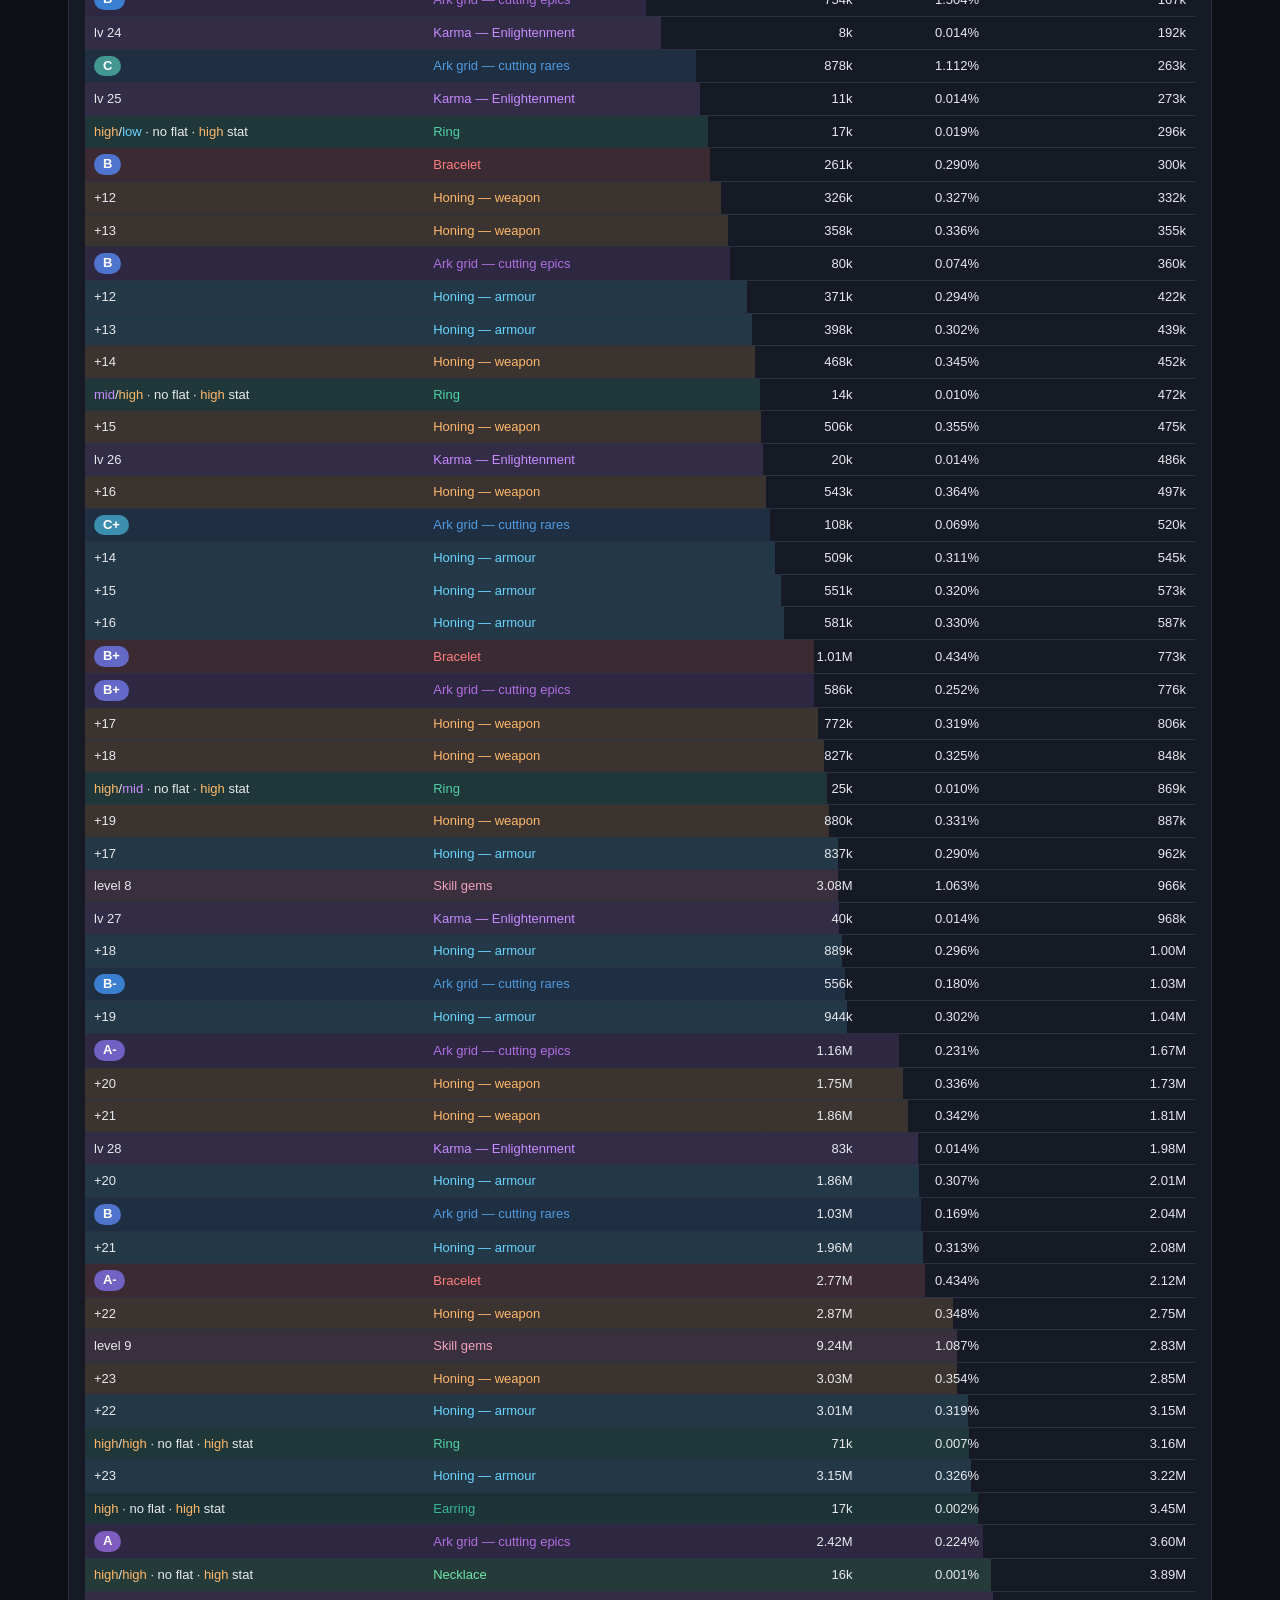
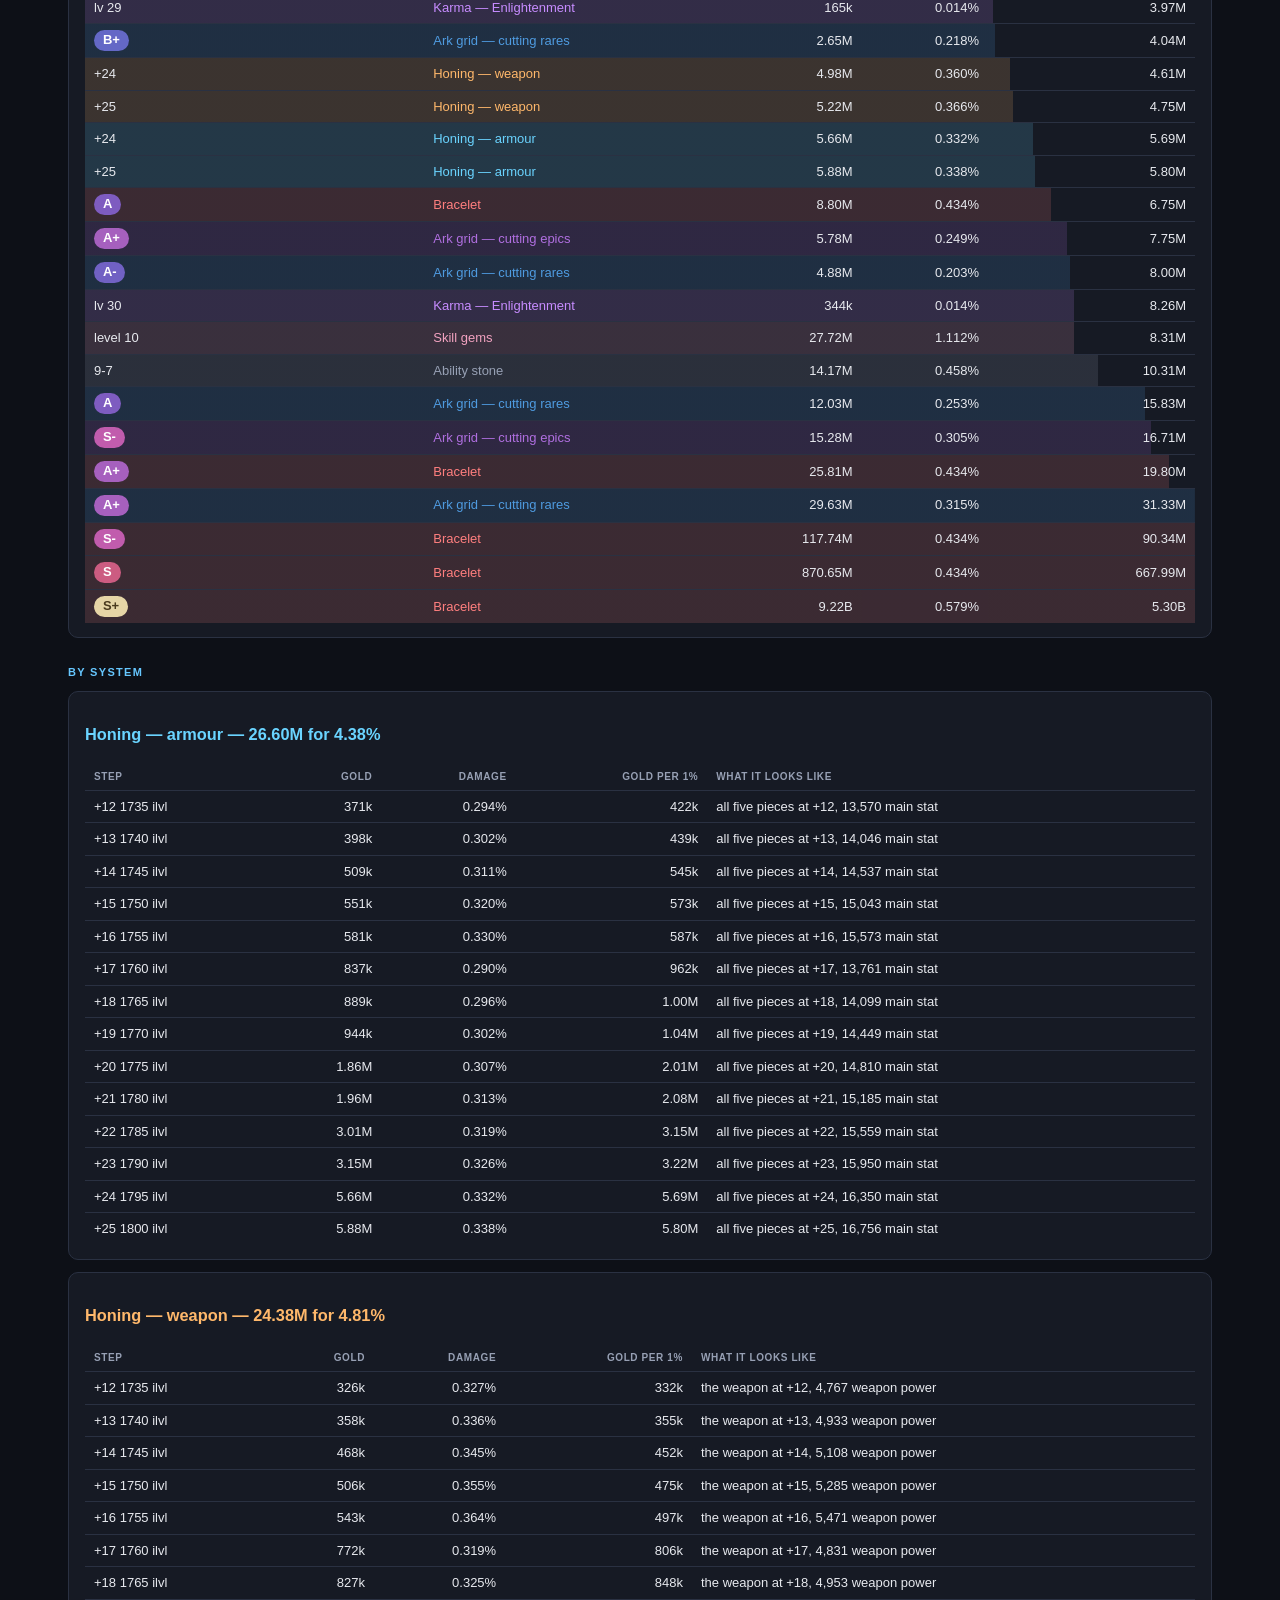
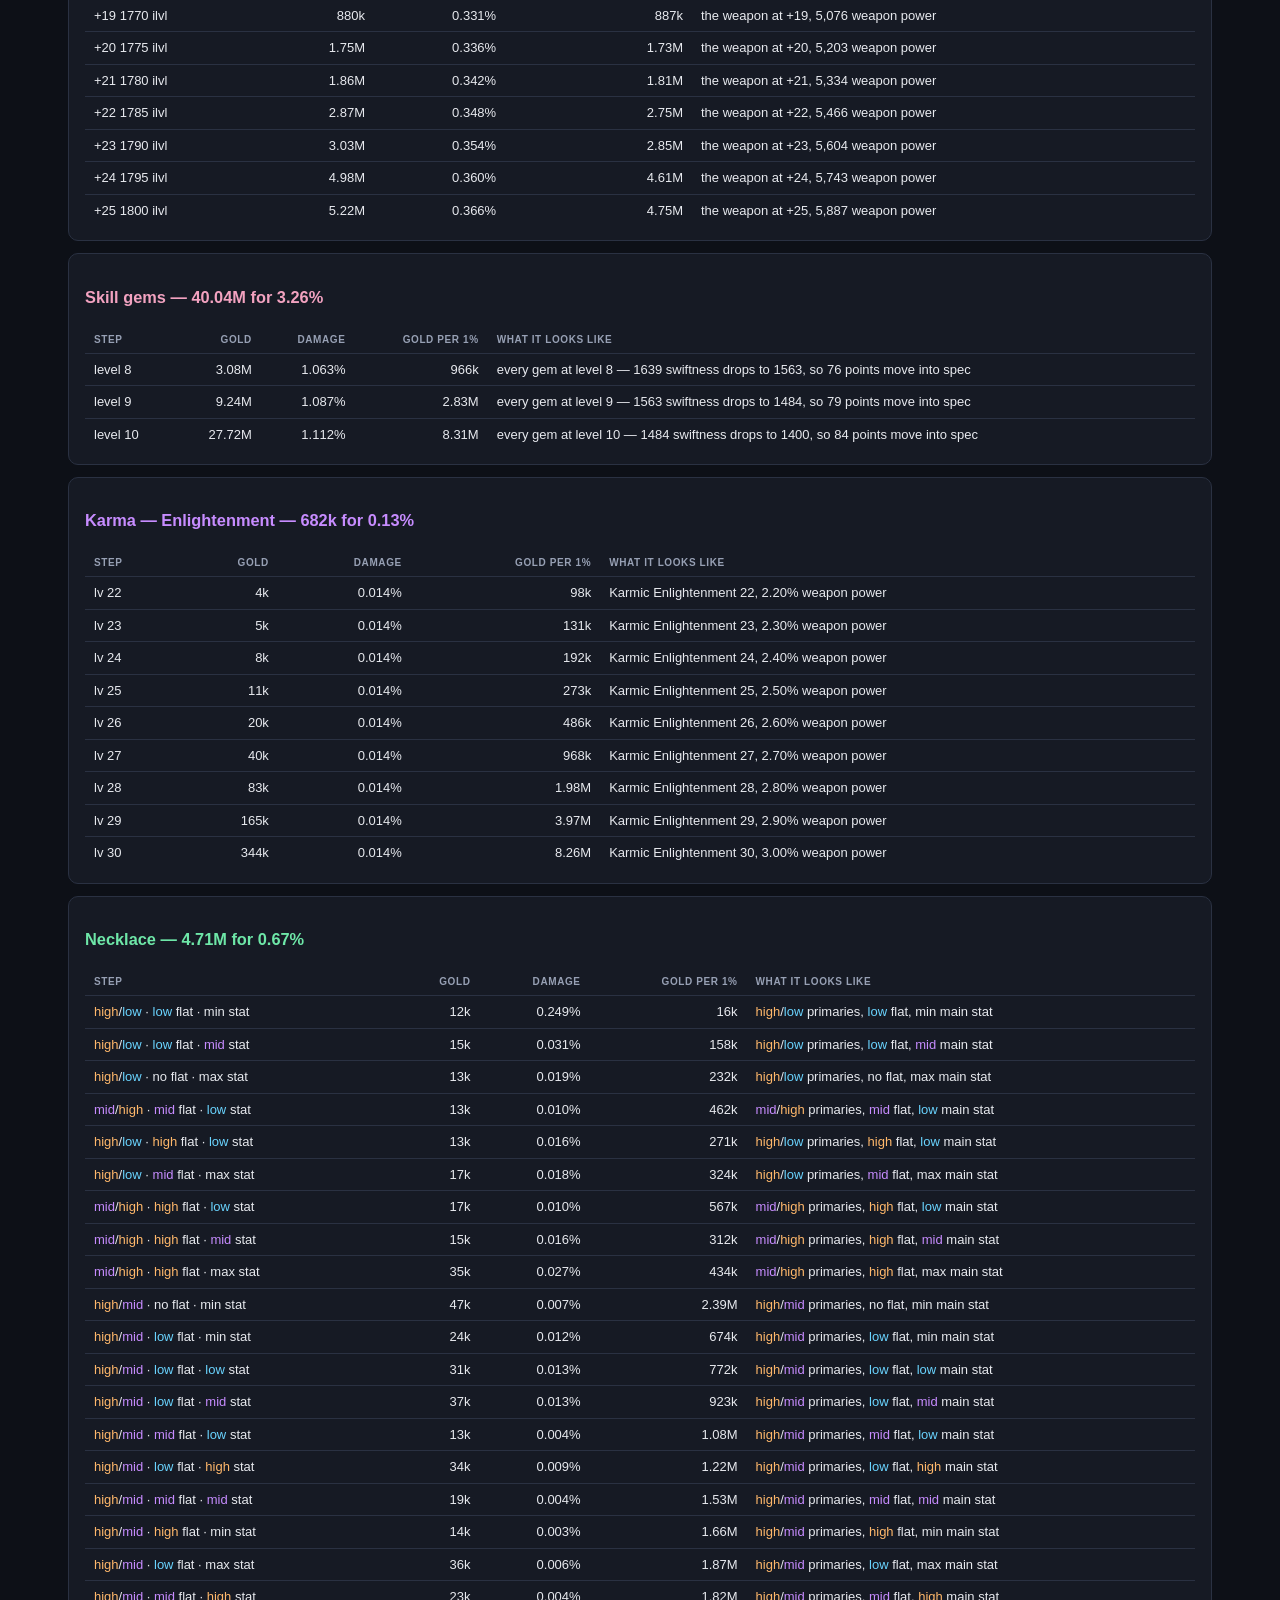
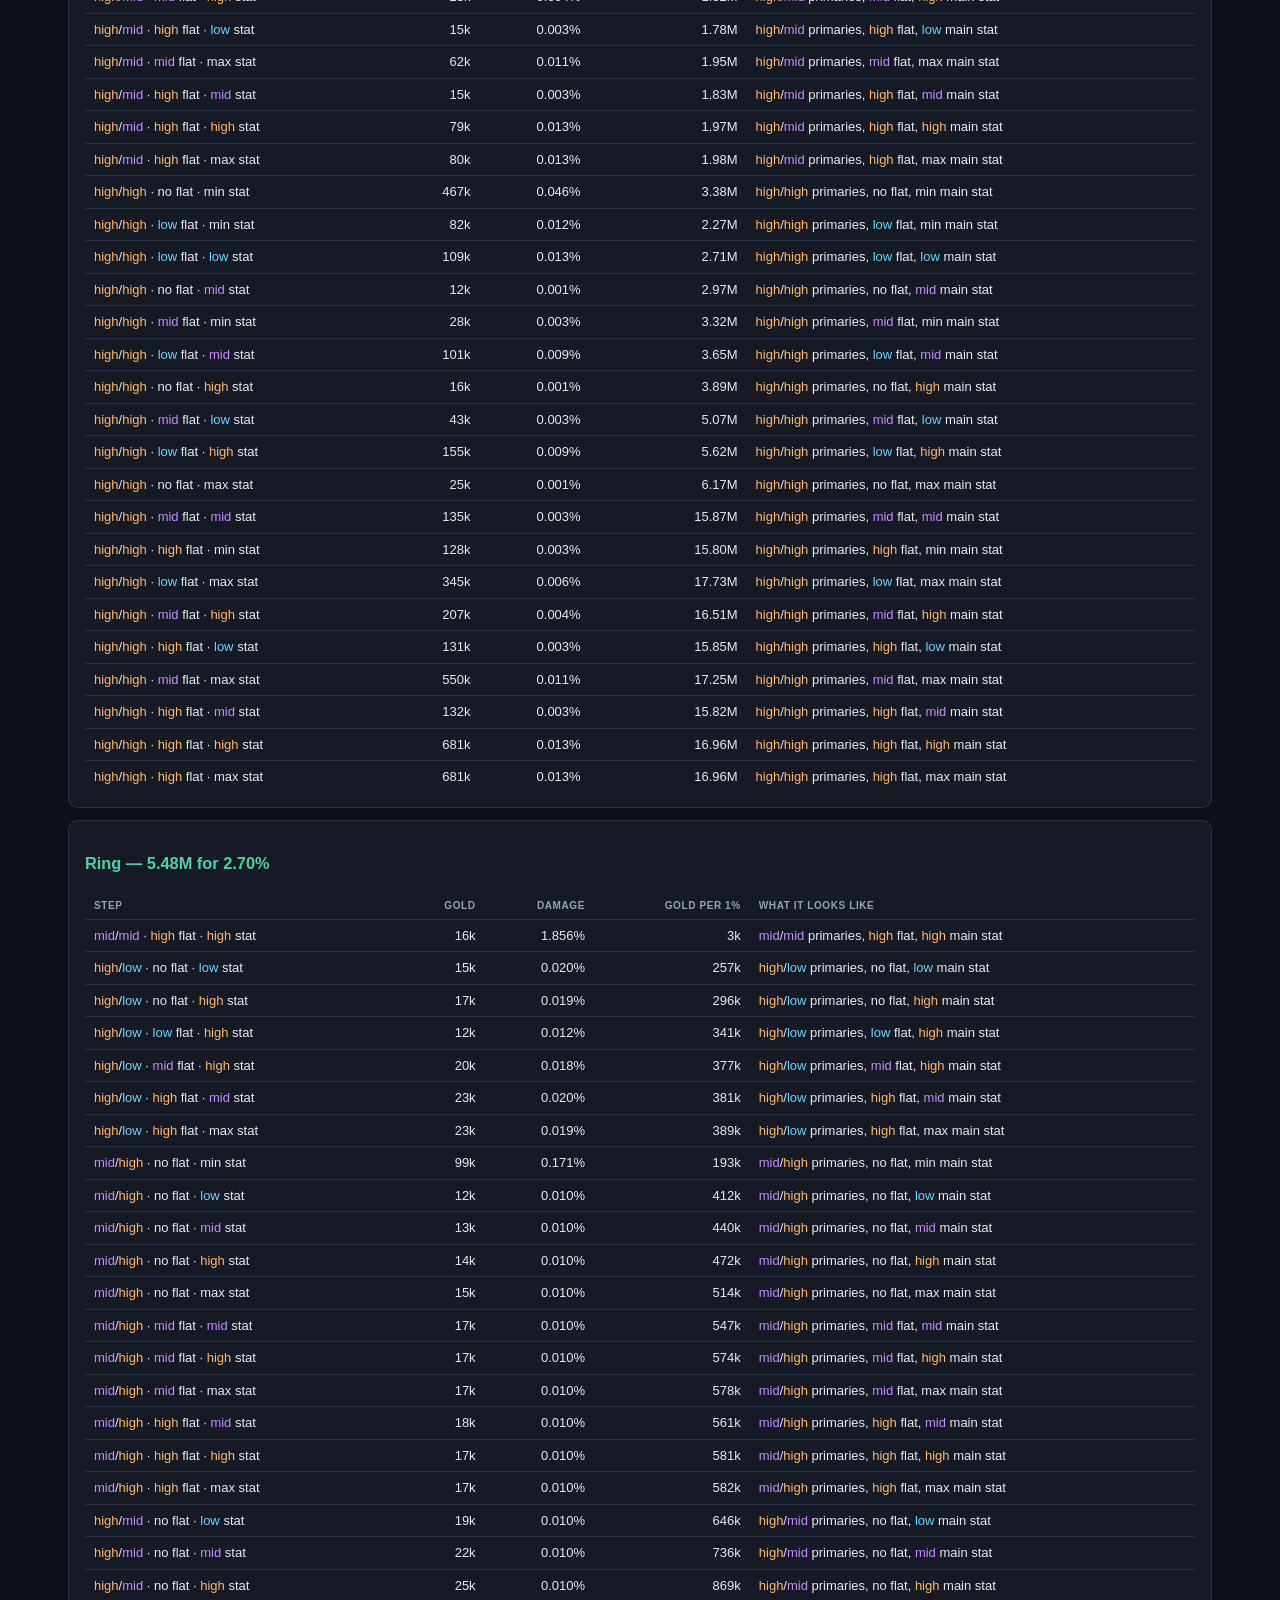
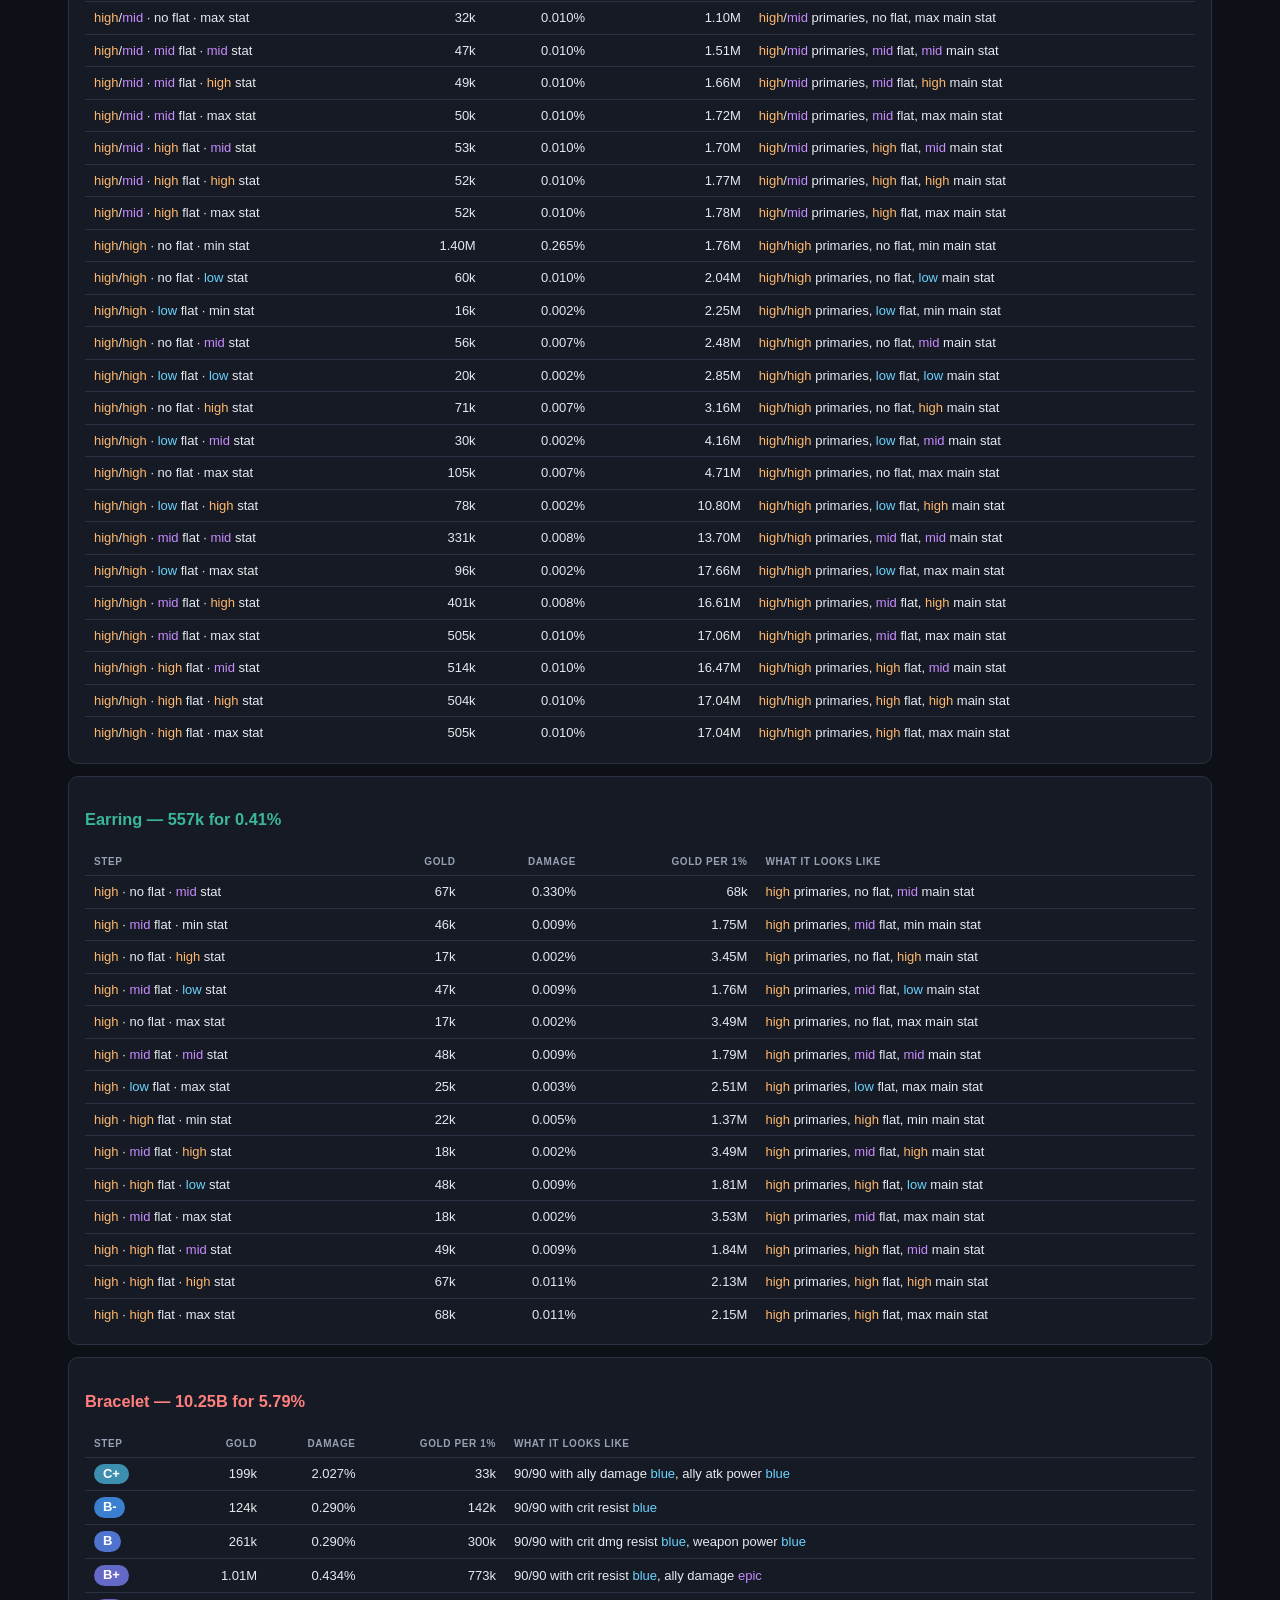
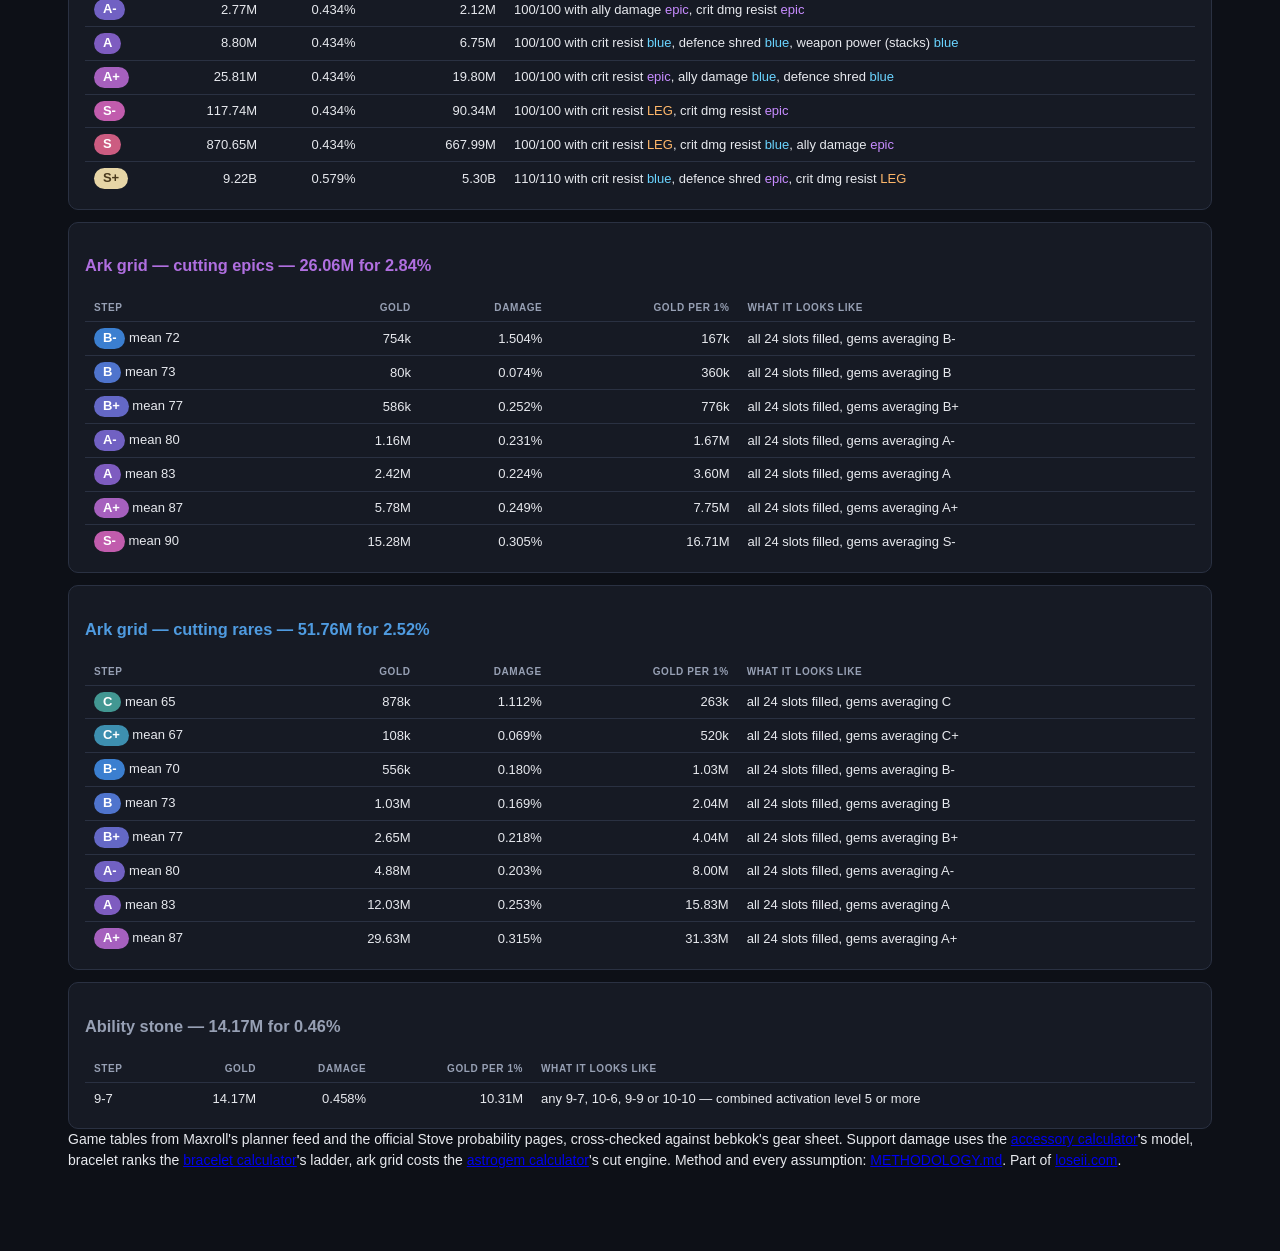
==== commit f76b285c: "Lookup: score the bracelet properly, and a gear list that shows its working The bracelet was placed " ====
--- a/index.html
+++ b/index.html
@@ -11,7 +11,7 @@
 <meta property="og:description" content="What every Lost Ark progression system costs per 1% damage, on one scale.">
 <meta name='twitter:card' content='summary'>
 <link rel='icon' href="data:image/svg+xml,%3Csvg xmlns='http://www.w3.org/2000/svg' viewBox='0 0 32 32'%3E%3Cpath d='M4 26 L12 16 L19 21 L28 7' fill='none' stroke='%23e8b75c' stroke-width='3' stroke-linecap='round' stroke-linejoin='round'/%3E%3C/svg%3E">
-<link rel='stylesheet' href='styles.css?v=20260819o'>
+<link rel='stylesheet' href='styles.css?v=20260826a'>
 <style>.wrap{padding-top:calc(24px + var(--loseii-nav-offset,0px))}</style>
 <script src='https://www.loseii.com/nav.js' defer></script>
 <script src='https://www.loseii.com/social-bar.js' defer></script>
@@ -45,9 +45,16 @@
     <button id='lk-auth'>Sign in</button>
     <span class='lk-status' id='lk-status'></span>
   </div>
+  <div class='lk-views' id='lk-views' style='display:none'>
+    <button class='lk-view active' data-view='gear'>My gear</button>
+    <button class='lk-view' data-view='chart'>The chart</button>
+  </div>
   <div class='lk-banner' id='lk-banner'></div>
 </div>
 
+<div id='gearView'></div>
+
+<div id='chartView'>
 <h2>What to buy at your gold per damage</h2>
 <div class='panel'>
   <div class='slider'>
@@ -71,6 +78,7 @@
 
 <h2>By system</h2>
 <div id='systems'></div>
+</div>
 
 <div id='tip'></div>
 <div class='foot'>
@@ -83,14 +91,14 @@
 </div>
 </div>
 
-<script src='model/support.js?v=20260819o'></script>
-<script src='model/gear.js?v=20260819o'></script>
-<script src='model/combat-power.js?v=20260819o'></script>
-<script src='model/honing.js?v=20260819o'></script>
-<script src='model/karma.js?v=20260819o'></script>
-<script src='model/gems.js?v=20260819o'></script>
+<script src='model/support.js?v=20260826a'></script>
+<script src='model/gear.js?v=20260826a'></script>
+<script src='model/combat-power.js?v=20260826a'></script>
+<script src='model/honing.js?v=20260826a'></script>
+<script src='model/karma.js?v=20260826a'></script>
+<script src='model/gems.js?v=20260826a'></script>
 <script src='https://www.loseii.com/loa-astrogem-calc/model/astrogem.js' defer></script>
-<script src='bible-oauth.js?v=20260819o'></script>
+<script src='bible-oauth.js?v=20260826a'></script>
 <script>
 (function () {
   "use strict";
@@ -177,7 +185,10 @@
     return m ? RANK_COLOR[m[1]] : null;
   }
 
-  var MAT_PRICE = { "6861013": 125, "66102007": 1800, "66102107": 30,
+  // Defaults, in the market's own units — the grid shows "/100" where the board
+  // sells in hundreds. Guardian (blue) stones default to 300 a hundred, not 30
+  // (Shizu, 2026-08-26). Order is data.materials' order and stays that way.
+  var MAT_PRICE = { "6861013": 125, "66102007": 1800, "66102107": 300,
                     "66110226": 25, "66111131": 300, "66111132": 150 };
   // short names, and only the small shard bag stands for all three pouches
   var MAT_NAME = { "66130141": "Shards", "6861013": "Fusions", "66102007": "Red Stones",
@@ -361,9 +372,9 @@
     return "filling in — priced to " + fmtGold(s.maxGpd) + "/1% so far";
   }
 
-  var state = { axis: "support", prices: {}, enabled: {}, gem8Price: 420000, honing: null, karma: null,
-                rows: { support: null, dps: null }, arkgridRows: {},
-                braceletByGpd: null };
+  var state = { axis: "support", view: "chart", prices: {}, enabled: {}, gem8Price: 420000,
+                honing: null, karma: null, rows: { support: null, dps: null }, arkgridRows: {},
+                braceletByGpd: null, accLattice: null, accIndex: null };
   var ROWS = [], PLAN = null, BUDGET = 0;
 
   function fmtGold(g) {
@@ -1052,12 +1063,27 @@
     el("gpdOut").textContent = fmtGold(BUDGET) + " / 1%";
   }
 
-  // ---- character lookup (ported from the astrogem calculator's Grader) ----
-  // One box: pull a character off the astrogem Worker's cache, place them on
-  // every ladder, and highlight the series whose next upgrade is cheapest.
-  // Gems show the LOWEST of the 11; rings and earrings the WEAKER piece.
-  // Bracelet, karma and stone are not in the Worker's parse and say so.
+  // ---- character lookup ------------------------------------------------
+  // TWO sources, because neither one carries a whole character:
+  //
+  //   astrogem Worker    accessory grinding lines, ark-grid gems, skill-gem
+  //                      levels. Sign-in walled.
+  //   bracelet Worker    the RAW bracelet payload, per-slot main stat,
+  //                      per-piece honing, karma, stone. No sign-in.
+  //
+  // Nothing here guesses. A system the pull cannot read says so, in the gear
+  // list, with the reason — an unread system must never look like a graded one.
+  //
+  // THE BRACELET IS SCORED BY THE BRACELET CALCULATOR'S OWN SCORER, loaded from
+  // that tool at lookup time. It used to be placed by the sum of its two combat
+  // traits against each rung's EXAMPLE stat pair, which is not a threshold: a
+  // 115/83 bracelet with three good lines failed every DPS rung (all of them
+  // show 100/100 or better) and read "worse than C+" while the calculator had
+  // it at A-. Reading the letter off subrank.braceletScore is the same call the
+  // DPS ladder here was built from (commit ba4c708), so the two cannot disagree.
   var LK_WORKER = "https://astrogem-bible.shizukaziye.workers.dev";
+  var BC_WORKER = "https://bracelet-bible.shizukaziye.workers.dev";
+  var BC_BASE = "https://shizukaziye.github.io/loa-bracelet-calc/";
   // line tier tables from the accessory calculator (values in %, bible sends x100)
   var LK_RAW = {
     "Outgoing Damage %": [0.55, 1.20, 2.00], "Additional Damage %": [0.95, 1.60, 2.60],
@@ -1066,6 +1092,11 @@
     "Stigma %": [2.15, 4.8, 8], "Gauge Gain %": [1.6, 3.6, 6],
     "Ally Dmg Buff %": [2, 4.5, 7.5], "Ally Atk Buff %": [1.35, 3, 5]
   };
+  // the two flat rolls, same tables the accessory calculator prices them on
+  var LK_FLAT = { "Attack Power+": [80, 195, 390], "Weapon Attack Power+": [195, 480, 960] };
+  // main stat is a continuous roll; the ladder is cut at the quintile marks
+  var LK_MS_RANGE = { neck: [15178, 17857], earring: [11806, 13889], ring: [10962, 12897] };
+  var LK_MS_LABS = ["min", "low", "mid", "high", "max"];
   var LK_PRIMARY = {
     support: { neck: ["Stigma %", "Gauge Gain %"], earring: ["Weapon Attack Power %"],
                ring: ["Ally Dmg Buff %", "Ally Atk Buff %"] },
@@ -1073,13 +1104,62 @@
            earring: ["Attack Power %", "Weapon Attack Power %"],
            ring: ["Crit Damage %", "Crit Rate %"] }
   };
+  var LK_SLOTS = { neck: ["neck"], earring: ["ear1", "ear2"], ring: ["finger1", "finger2"] };
+  var LK_SLOT_NAME = { neck: "necklace", ear1: "earring 1", ear2: "earring 2",
+                       finger1: "ring 1", finger2: "ring 2" };
   var LK_BANDS = ["F-","F","F+","D-","D","D+","C-","C","C+","B-","B","B+","A-","A","A+","S-","S","S+"];
-  var lkPoll = null;
+  // support classes that CAN play support; the gem set decides whether they do
+  var LK_SUPPORT_CLASSES = { Bard: 1, Paladin: 1, Artist: 1, Valkyrie: 1 };
+  var LK_SUPPORT_EFFECTS = { "Ally Attack Enh.": 1, "Brand Power": 1, "Ally Damage Enh.": 1 };
+  var LK_DPS_EFFECTS = { "Attack Power": 1, "Additional Damage": 1, "Boss Damage": 1 };
+  var lkPoll = null, lkBcPoll = null;
 
   function lkStatus(msg, cls) {
     var e = el("lk-status");
     if (e) { e.textContent = msg || ""; e.className = "lk-status" + (cls ? " " + cls : ""); }
   }
+
+  // ---- the bracelet calculator's model, fetched when a character is ----------
+  // Four files in order: the model reads BraceletData and BraceletGearData at
+  // load, so a parallel fetch would race. ~53KB gzipped, and only on a lookup.
+  var _bcModel = null;
+  function lkLoadBraceletModel() {
+    if (_bcModel) return _bcModel;
+    if (window.Bracelet && window.Subrank) { _bcModel = Promise.resolve(true); return _bcModel; }
+    var files = ["data/bracelet-data.js", "data/gear-data.js", "model/bracelet.js", "subrank.js"];
+    _bcModel = files.reduce(function (chain, f) {
+      return chain.then(function () {
+        return new Promise(function (res, rej) {
+          var s = document.createElement("script");
+          s.src = BC_BASE + f + "?v=20260826";
+          s.onload = function () { res(); };
+          s.onerror = function () { rej(new Error(f)); };
+          document.head.appendChild(s);
+        });
+      });
+    }, Promise.resolve())
+      .then(function () { return !!(window.Bracelet && window.Subrank); })
+      .catch(function () { return false; });
+    return _bcModel;
+  }
+
+  // The accessory damage lattice — every (primary pair, flat roll, main-stat
+  // quintile) with its damage. Both the ladder rungs and the character's own
+  // pieces are placed through it, which is the only way the two are comparable.
+  var _accLattice = null;
+  function lkLoadLattice() {
+    if (_accLattice) return _accLattice;
+    _accLattice = Promise.all([grab("data/accessory-scores.json"),
+                               grab("data/accessory-configs-dps.json")])
+      .then(function (a) {
+        state.accLattice = { support: a[0], dps: a[1] };
+        state.accIndex = {};
+        return state.accLattice;
+      }).catch(function () { return null; });
+    return _accLattice;
+  }
+
+  // ---- reading a piece -------------------------------------------------
   function lkTier(name, valueX100) {
     var t = LK_RAW[name];
     if (!t || valueX100 == null) return null;
@@ -1087,32 +1167,172 @@
     for (var i = 0; i < 3; i++) { var d = Math.abs(v - t[i]); if (d < bd) { bd = d; best = i; } }
     return best;                         // 0 low, 1 mid, 2 high
   }
-  // a piece's primary score on the current axis: sum of its primary lines'
-  // tier ranks (low 1 / mid 2 / high 3); non-primary buff lines count half
-  function lkPieceScore(piece, slotKind) {
-    var prim = LK_PRIMARY[state.axis][slotKind] || [];
-    var sc = 0;
-    (piece.lines || []).forEach(function (l) {
-      var t = lkTier(l.name, l.value);
-      if (t == null) return;
-      sc += (prim.indexOf(l.name) >= 0 ? 1 : 0.5) * (t + 1);
-    });
-    return sc;
-  }
-  // a chart row's primary score from its "x/y" pair (the to-string's first token)
-  function lkRowScore(row) {
-    var head = String(row.to || "").split(" · ")[0];
-    var sc = 0;
-    head.split("/").forEach(function (w) {
-      var t = { low: 1, mid: 2, high: 3 }[w.trim()];
-      if (t) sc += t;
-    });
-    return sc;
-  }
-  function lkGridBand(gems) {
+  function lkFlatTier(name, valueX100) {
+    var t = LK_FLAT[name];
+    if (!t || valueX100 == null) return null;
+    var v = valueX100, best = 0, bd = 1e9;
+    for (var i = 0; i < 3; i++) { var d = Math.abs(v - t[i]); if (d < bd) { bd = d; best = i; } }
+    return ["low", "mid", "high"][best];
+  }
+  function lkMsTier(kind, value) {
+    var r = LK_MS_RANGE[kind];
+    if (!r || !value) return null;
+    var i = Math.round(4 * (value - r[0]) / (r[1] - r[0]));
+    return LK_MS_LABS[Math.max(0, Math.min(4, i))];
+  }
+  function lkLine(piece, name) {
+    var hit = null;
+    (piece && piece.lines || []).forEach(function (l) { if (l.name === name && hit == null) hit = l; });
+    return hit;
+  }
+  function lkCfgKey(prim, flat, ms) {
+    return prim.map(function (t) { return t || "-"; }).join("|") + "/" + (flat || "-") + "/" + ms;
+  }
+  function lkAccIndex(axis, kind) {
+    state.accIndex = state.accIndex || {};
+    var ck = axis + ":" + kind;
+    if (state.accIndex[ck]) return state.accIndex[ck];
+    var lat = state.accLattice && state.accLattice[axis];
+    var list = lat && lat[kind];
+    if (!list) return null;
+    var idx = {};
+    list.forEach(function (c) { idx[lkCfgKey(c.prim || [], c.flat, c.ms)] = c.D; });
+    state.accIndex[ck] = idx;
+    return idx;
+  }
+  /** A pulled accessory as a ladder configuration, with its damage. */
+  function lkAccConfig(piece, kind, axis, mainStat) {
+    var idx = lkAccIndex(axis, kind);
+    if (!idx || !piece) return null;
+    var prims = LK_PRIMARY[axis][kind] || [];
+    var used = {};
+    var prim = prims.map(function (name) {
+      var l = lkLine(piece, name);
+      if (!l) return null;
+      used[name] = 1;
+      var t = lkTier(name, l.value);
+      return t == null ? null : ["low", "mid", "high"][t];
+    });
+    var ms = lkMsTier(kind, mainStat) || "mid";       // unread main stat sits mid; the row says so
+    // The flat roll. Support prices only Weapon Attack Power+; the DPS lattice
+    // keeps atk and wpn apart, and a piece can carry both, so take whichever the
+    // lattice scores higher rather than whichever came first in the payload.
+    var cands = [null];
+    Object.keys(LK_FLAT).forEach(function (name) {
+      var l = lkLine(piece, name);
+      if (!l) return;
+      var t = lkFlatTier(name, l.value);
+      if (!t) return;
+      if (axis === "support") { if (name === "Weapon Attack Power+") cands.push(t); }
+      else cands.push((name === "Attack Power+" ? "atk-" : "wpn-") + t);
+    });
+    var flat = null, bestD = -Infinity;
+    cands.forEach(function (f) {
+      var D = idx[lkCfgKey(prim, f, ms)];
+      if (D != null && D > bestD) { bestD = D; flat = f; }
+    });
+    if (bestD === -Infinity) return null;
+    if (flat) used[flat.indexOf("atk-") === 0 ? "Attack Power+" : "Weapon Attack Power+"] = 1;
+    var extras = [];
+    (piece.lines || []).forEach(function (l) { if (!used[l.name]) extras.push(l.name); });
+    return { prim: prim, flat: flat, ms: ms, msVal: mainStat || null, D: bestD,
+             extras: extras, msRead: mainStat != null };
+  }
+  /** A ladder rung's own "to" label, read back as a configuration. */
+  function lkRowCfg(row, axis, kind) {
+    if (row._accD !== undefined) return row._accD;
+    var parts = String(row.to || "").split(" · ");
+    row._accD = null;
+    if (parts.length >= 3) {
+      var prim = parts[0].trim().split("/").map(function (t) { return t === "—" ? null : t.trim(); });
+      var flat = parts[1].trim().replace(/\s*flat$/, "")
+        .replace(/^weapon power\s+/, "wpn-").replace(/^atk power\s+/, "atk-");
+      if (flat === "no") flat = null;
+      var ms = parts[2].trim().replace(/\s*stat$/, "");
+      var idx = lkAccIndex(axis, kind);
+      if (idx) { var D = idx[lkCfgKey(prim, flat, ms)]; if (D != null) row._accD = D; }
+    }
+    return row._accD;
+  }
+  /** How a piece reads on screen: "high/low · mid wpn flat · high stat". */
+  function lkCfgLabel(cfg) {
+    var head = cfg.prim.map(function (t) { return t || "—"; }).join("/");
+    var flat = cfg.flat
+      ? cfg.flat.replace("atk-", "atk ").replace("wpn-", "wpn ") + " flat"
+      : "no flat";
+    return head + " · " + flat + " · " + cfg.ms + " stat";
+  }
+
+  // ---- the bracelet ----------------------------------------------------
+  // decodeWithGradeCheck, ported from the bracelet calculator's bible-import.js:
+  // the decoder guesses Relic or Ancient off the value tables and the two tables
+  // overlap, so the trait cap (a fact about the item) and then the granted-slot
+  // count (a guess about the player) settle it.
+  var LK_TRAIT_CAP = { relic: 100, ancient: 120 };
+  function lkSlotChoices(grade) { return grade === "relic" ? [1, 2] : [2, 3]; }
+  function lkCapBroken(dec, grade) {
+    for (var i = 0; i < dec.lines.length; i++) {
+      var l = dec.lines[i];
+      if (l.cat === "trait" && l.value > LK_TRAIT_CAP[grade]) return true;
+    }
+    return false;
+  }
+  function lkDecodeBracelet(stats) {
+    var B = window.Bracelet;
+    var dec = B.decodeBibleBracelet(stats), i;
+    if (lkCapBroken(dec, dec.grade)) {
+      var forced = dec.grade === "relic" ? "ancient" : "relic";
+      var fdec = B.decodeBibleBracelet(stats, { grade: forced });
+      if (!lkCapBroken(fdec, forced)) return fdec;
+    }
+    var granted = 0;
+    for (i = 0; i < dec.lines.length; i++) if (!dec.lines[i].fixed) granted++;
+    if (lkSlotChoices(dec.grade).indexOf(granted) >= 0) return dec;
+    var other = dec.grade === "relic" ? "ancient" : "relic";
+    if (lkSlotChoices(other).indexOf(granted) < 0) return dec;
+    var alt = B.decodeBibleBracelet(stats, { grade: other });
+    return lkCapBroken(alt, other) ? dec : alt;
+  }
+  var _supProfile = null;
+  function lkSupportProfile() {
+    if (!_supProfile && window.Bracelet) _supProfile = window.Bracelet.normalizeProfile({ role: "support" });
+    return _supProfile;
+  }
+  var LK_TIER_WORD = { low: "blue", mid: "epic", high: "LEG" };
+  function lkBraceletGrade(stats, axis) {
+    var B = window.Bracelet, S = window.Subrank;
+    if (!B || !S || !stats || !stats.length) return null;
+    var dec, r;
+    try {
+      dec = lkDecodeBracelet(stats);
+      var traits = {}, lines = [];
+      dec.lines.forEach(function (l) {
+        if (l.cat === "trait") traits[l.family === "swiftness" ? "swift" : l.family] = l.value;
+        else lines.push(l);
+      });
+      r = S.braceletScore({ lines: lines, traits: traits, grade: dec.grade,
+                            profile: axis === "support" ? lkSupportProfile() : null });
+      var names = Object.keys(traits);
+      return {
+        grade: dec.grade, band: r.band.key, score: r.score, damagePct: r.damagePct,
+        traits: names.map(function (k) { return { stat: k, v: traits[k] }; }),
+        lines: lines.map(function (l) {
+          // a basic (Str/Dex/Int) line has no family id, so it carries its own
+          // wording; lineChipName reads the id first and the name after
+          return l.cat === "basic"
+            ? { id: null, name: "main stat", tier: "", cat: "basic", value: l.value }
+            : { id: l.family, tier: LK_TIER_WORD[l.tier] || l.tier, cat: l.cat, value: l.value };
+        }),
+        unknown: (dec.unknown || []).length
+      };
+    } catch (e) { return null; }
+  }
+
+  // ---- the rest of the pull --------------------------------------------
+  function lkGridBand(gems, axis) {
     var A = window.Astrogem;
     if (!A || !gems || !gems.length) return null;
-    var gs = [], sup = state.axis === "support";
+    var gs = [], sup = axis === "support";
     gems.forEach(function (g) {
       try {
         if (A.validateConfig && !A.validateConfig(g).valid) return;
@@ -1125,92 +1345,169 @@
     var rank = sup && A.supportRankFromGrade ? A.supportRankFromGrade(mean) : A.rankFromGrade(mean);
     return { mean: mean, band: rank, n: gs.length };
   }
+  /** The grid band on the axis being shown, graded once per axis. */
+  function lkGrid(axis) {
+    var c = state.lookup;
+    if (!c) return null;
+    c._grid = c._grid || {};
+    if (!(axis in c._grid)) c._grid[axis] = lkGridBand(c.gems, axis);
+    return c._grid[axis];
+  }
   // approximate +levels from item level: the honing rows' own formula is
   // ilvl = 1675 + 5*level (uniform), so the fully-owned level is its floor
   function lkHoning(ilvl) {
     if (!ilvl) return null;
     return Math.max(11, Math.min(25, Math.floor((ilvl - 1675) / 5)));
   }
+  /** support iff a support class AND a support-dominant gem set (astrogem's rule) */
+  function lkRoleOf(cls, gems) {
+    if (!cls || !LK_SUPPORT_CLASSES[cls]) return "dps";
+    var sup = 0, dps = 0;
+    (gems || []).forEach(function (x) {
+      [["effect1", "effect1Level"], ["effect2", "effect2Level"]].forEach(function (p) {
+        var name = x[p[0]], lv = x[p[1]] || 0;
+        if (LK_SUPPORT_EFFECTS[name]) sup += lv;
+        else if (LK_DPS_EFFECTS[name]) dps += lv;
+      });
+    });
+    return (sup > 0 && sup >= dps * 2) ? "support" : "dps";
+  }
+  /** The last rung you already own: the highest index the test still passes.
+   *  Scans the whole ladder rather than stopping at the first miss — the
+   *  accessory chains carry one non-monotone step apiece. */
   function lkOwnedIndex(rows, ownedTest) {
     var idx = -1;
-    for (var i = 0; i < rows.length; i++) { if (ownedTest(rows[i])) idx = i; else break; }
+    for (var i = 0; i < rows.length; i++) if (ownedTest(rows[i])) idx = i;
     return idx;
   }
-  // where the character sits on every ladder + the cheapest next upgrade
+
+  // ---- where the character sits on every ladder ------------------------
+  // One pass, shared by the sliders' "yours" line and by the gear list. Every
+  // entry carries what was READ, where that PUTS you, and why not when not.
   function lkPositions() {
     var c = state.lookup;
     if (!c) return null;
-    var out = { yours: {}, next: {} };
+    var axis = state.axis;
+    var out = { yours: {}, next: {}, list: [] };
     Object.keys(SERIES).forEach(function (key) {
       var mine = ROWS.filter(function (r) { return r.series === key; });
-      if (!mine.length) return;
-      var owned = -1, yoursLabel = null;
+      var e = { key: key, label: SERIES[key].label, owned: -1, seen: null,
+                place: null, detail: null, why: null };
+      if (!mine.length) {
+        // the chart carries no rungs for this series on this axis, so there is
+        // nothing to place against — it is not a hole in the pull
+        out.yours[key] = { owned: -1, label: null }; return;
+      }
       if (key === "armor" || key === "weapon") {
         var hn = key === "armor" ? c.honeArmor : c.honeWeapon;
         if (hn != null) {
-          owned = lkOwnedIndex(mine, function (r) {
+          e.owned = lkOwnedIndex(mine, function (r) {
             return parseInt(String(r.to || "").replace(/[^0-9]/g, ""), 10) <= hn;
           });
-          yoursLabel = "+" + hn + (c.honeExact
-            ? (key === "armor" ? " (lowest piece)" : "")
-            : " ≈ from ilvl");
-        }
+          e.seen = "+" + hn;
+          e.detail = (c.honeExact
+            ? (key === "armor" ? "the lowest of your five armour pieces" : "read off the weapon")
+            : "estimated from " + (c.ilvl || "?") + " ilvl — the pull is older than the honing parser")
+            + lkAgeNote("honing");
+          e.place = "+" + hn;
+        } else e.why = "no honing in the pull";
       } else if (key === "karma") {
         if (c.karma != null) {
-          owned = lkOwnedIndex(mine, function (r) {
+          e.owned = lkOwnedIndex(mine, function (r) {
             return (parseInt(String(r.to || "").replace(/[^0-9]/g, ""), 10) || 99) <= c.karma;
           });
-          yoursLabel = "lv " + c.karma;
-        }
+          e.seen = "Enlightenment " + c.karma;
+          e.place = "lv " + c.karma;
+          e.detail = lkAgeNote("karma").replace(/^ · /, "") || null;
+        } else e.why = "no karma in the pull";
       } else if (key === "stone") {
         if (c.stone) {
-          var mineDigits = c.stone.split("-").map(Number);
-          owned = lkOwnedIndex(mine, function (r) {
+          var md = c.stone.split("-").map(Number);
+          e.owned = lkOwnedIndex(mine, function (r) {
             var rd = String(r.to || "").match(/(\d+)-(\d+)/);
-            return rd && (+rd[1] < mineDigits[0] || (+rd[1] === mineDigits[0] && +rd[2] <= mineDigits[1]));
+            return rd && (+rd[1] < md[0] || (+rd[1] === md[0] && +rd[2] <= md[1]));
           });
-          yoursLabel = c.stone;
-        }
+          e.seen = c.stone;
+          e.place = c.stone;
+          e.detail = lkAgeNote("stone").replace(/^ · /, "") || null;
+        } else e.why = "no ability stone in the pull";
       } else if (key === "bracelet") {
-        if (c.bracelet && c.bracelet.stats && c.bracelet.stats.length >= 2) {
-          var pairSum = c.bracelet.stats[0] + c.bracelet.stats[1];
-          owned = lkOwnedIndex(mine, function (r) {
-            var st = String((r.hit && r.hit.stats) || "").split("/");
-            return ((+st[0] || 0) + (+st[1] || 0)) <= pairSum;
+        var br = c.braceletRaw ? lkBraceletGrade(c.braceletRaw, axis) : null;
+        if (br) {
+          var bi = LK_BANDS.indexOf(br.band);
+          e.owned = lkOwnedIndex(mine, function (r) {
+            var ri = LK_BANDS.indexOf(String(r.to || "").trim());
+            return ri >= 0 && ri <= bi;
           });
-          yoursLabel = c.bracelet.stats.join("/") + " · " + (c.bracelet.lines || []).length + " lines";
+          e.seen = br.traits.map(function (t) { return t.stat + " " + t.v; }).join(" / ") +
+                   " · " + br.lines.length + (br.lines.length === 1 ? " line" : " lines");
+          e.place = br.band;
+          e.detail = "score " + br.score.toFixed(1) + " on the bracelet calculator's own ladder, " +
+                     br.damagePct.toFixed(2) + "% damage" +
+                     (axis === "support" ? " — the support rungs run about a band hot (known defect)" : "");
+          e.lines = br.lines;
+          e.bracelet = br;
+        } else {
+          if (c.braceletStats) e.seen = c.braceletStats.join("/") + " combat traits";
+          e.why = c.braceletRaw
+            ? "the bracelet calculator's scorer did not load, so the lines cannot be read"
+            : (c.bcNote || "no bracelet in the pull");
         }
       } else if (key === "gems") {
         if (c.minGem != null) {
-          owned = lkOwnedIndex(mine, function (r) {
+          e.owned = lkOwnedIndex(mine, function (r) {
             return (parseInt(String(r.to || "").replace(/[^0-9]/g, ""), 10) || 99) <= c.minGem;
           });
-          yoursLabel = "lowest gem: level " + c.minGem;
-        }
+          e.seen = "lowest of " + c.gemCount + " is level " + c.minGem;
+          e.place = "level " + c.minGem;
+          e.detail = "the ladder levels every gem, so it is priced off the lowest one";
+        } else e.why = "no skill gems in the pull";
       } else if (key === "neck" || key === "ring" || key === "earring") {
-        var piece = c.acc && c.acc[key];
-        if (piece) {
-          var sc = lkPieceScore(piece, key);
-          owned = lkOwnedIndex(mine, function (r) { return lkRowScore(r) <= sc; });
-          yoursLabel = piece.desc + (piece.weakerOf ? " (weaker of " + piece.weakerOf + ")" : "");
-        }
+        var pieces = lkAccPieces(key, axis);
+        if (pieces && pieces.length) {
+          var weakest = pieces[0];
+          pieces.forEach(function (p) { if (p.cfg && (!weakest.cfg || p.cfg.D < weakest.cfg.D)) weakest = p; });
+          if (weakest.cfg) {
+            e.owned = lkOwnedIndex(mine, function (r) {
+              var D = lkRowCfg(r, axis, key);
+              return D != null && D <= weakest.cfg.D;
+            });
+            e.seen = lkCfgLabel(weakest.cfg);
+            e.place = lkCfgLabel(weakest.cfg);
+            e.pieces = pieces;
+            var bits = [];
+            if (pieces.length > 1) bits.push("the weaker of your " + pieces.length + " (" + weakest.name + ")");
+            if (!weakest.cfg.msRead) bits.push("main stat not in the pull, taken as mid");
+            if (weakest.cfg.extras.length) bits.push(weakest.cfg.extras.join(", ") + " not priced by the ladder");
+            e.detail = bits.join("; ") || null;
+          } else e.why = "the accessory damage table did not load";
+        } else e.why = "no " + (key === "neck" ? "necklace" : key) + " in the pull";
       } else if (RARITY_OF[key]) {
-        if (c.grid && c.grid.band) {
-          var bi = LK_BANDS.indexOf(c.grid.band);
-          owned = lkOwnedIndex(mine, function (r) {
+        var grid = lkGrid(axis);
+        if (grid && grid.band) {
+          var gi = LK_BANDS.indexOf(grid.band);
+          e.owned = lkOwnedIndex(mine, function (r) {
             var ri = LK_BANDS.indexOf(String(r.to || "").trim());
-            return ri >= 0 && ri <= bi;
+            return ri >= 0 && ri <= gi;
           });
-          yoursLabel = "grid ≈ " + c.grid.band + " (mean of " + c.grid.n + " gems)";
-        }
-      } else {
-        yoursLabel = null;   // karma / bracelet / stone: not in the pull
-      }
-      out.yours[key] = { owned: owned, label: yoursLabel };
-      var nxt = mine[owned + 1];
-      if (yoursLabel != null && nxt && isFinite(nxt.gpd) && nxt.gpd != null && nxt.gpd <= 25e6) {
-        out.next[key] = nxt;
-      }
+          e.seen = grid.band + " (mean of " + grid.n + " cut gems)";
+          e.place = grid.band;
+        } else e.why = "the ark grid gems did not parse";
+      }
+      var graded = e.seen != null && !e.why;
+      out.yours[key] = { owned: e.owned, label: graded ? (e.place || e.seen) : null };
+      // the rung you are standing on — the step that bought your current
+      // position — so the list can show what the last 1% cost beside the next
+      if (graded && e.owned >= 0) e.last = mine[e.owned];
+      var nxt = mine[e.owned + 1];
+      if (graded && nxt && isFinite(nxt.gpd) && nxt.gpd != null) {
+        e.next = nxt;
+        if (nxt.gpd <= 25e6) out.next[key] = nxt;
+      } else if (graded) {
+        e.done = true;
+      }
+      e.rungs = mine.length;
+      out.list.push(e);
     });
     var bestKey = null;
     Object.keys(out.next).forEach(function (k) {
@@ -1219,6 +1516,20 @@
     out.bestKey = bestKey;
     return out;
   }
+  /** Every piece in a slot kind, read as a configuration. */
+  function lkAccPieces(kind, axis) {
+    var c = state.lookup;
+    if (!c || !c.acc) return null;
+    var out = [];
+    (LK_SLOTS[kind] || []).forEach(function (slot) {
+      var piece = c.acc[slot];
+      if (!piece) return;
+      out.push({ slot: slot, name: LK_SLOT_NAME[slot] || slot, lines: piece.lines || [],
+                 cfg: lkAccConfig(piece, kind, axis, c.mainStat && c.mainStat[slot]) });
+    });
+    return out;
+  }
+
   // highlight the LAST purchase at this budget and the NEXT one above it —
   // with a character loaded the next-highlight comes from THEIR position
   function decorateSliders() {
@@ -1241,7 +1552,7 @@
   }
   function decorateLookup() {
     var banner = el("lk-banner");
-    if (!state.lookup) { if (banner) banner.innerHTML = ""; return; }
+    if (!state.lookup) { if (banner) banner.innerHTML = ""; renderGear(null); return; }
     var pos = lkPositions();
     if (!pos) return;
     var c = state.lookup;
@@ -1253,59 +1564,193 @@
       var div = document.createElement("div");
       div.className = "lk-yours";
       div.innerHTML = y && y.label != null
-        ? "<span>yours</span> " + y.label
+        ? "<span>yours</span> " + esc(y.label)
         : "<span>yours</span> not in the lookup data";
       card.appendChild(div);
       card.classList.toggle("hl-next", key === pos.bestKey);
     });
     if (banner) {
+      var head = "<b>" + esc(c.name) + "</b> · " + esc(c.cls || "?") + " · " + (c.ilvl || "?") +
+        " · graded on the <b>" + (state.axis === "dps" ? "DPS" : "support") + "</b> ladders";
       if (pos.bestKey) {
         var n = pos.next[pos.bestKey];
-        banner.innerHTML = "<b>" + c.name + "</b> (" + (c.ilvl || "?") + ")" +
-          " — upgrade next: <b style='color:" + SERIES[pos.bestKey].color + "'>" +
-          SERIES[pos.bestKey].label + " → " + (n.to || "") + "</b> at " +
-          fmtGold(n.gpd) + "/1%" +
-          "<span class='lk-note'>cheapest next upgrade across every ladder the lookup covers; " +
-          "bracelet, karma and stone are not in the pull</span>";
+        banner.innerHTML = head + " — upgrade next: <b style='color:" + SERIES[pos.bestKey].color + "'>" +
+          esc(SERIES[pos.bestKey].label + " → " + (n.to || "")) + "</b> at " + fmtGold(n.gpd) + "/1%";
       } else {
-        banner.innerHTML = "<b>" + c.name + "</b> (" + (c.ilvl || "?") + ")" +
-          " — already past every priced upgrade the lookup can see.";
-      }
-    }
-  }
+        banner.innerHTML = head + " — already past every priced upgrade the lookup can see.";
+      }
+    }
+    renderGear(pos);
+  }
+
+  // ---- the gear list ---------------------------------------------------
+  // What the lookup SEES, what it RATES it, and the next step on that ladder,
+  // cheapest first. A system it could not read keeps its row and says why.
+  var LK_DAY = 86400000;
+  function lkDays(ts) { return ts ? Math.floor((Date.now() - ts) / LK_DAY) : null; }
+  function lkDate(ts) {
+    if (!ts) return "";
+    try { return new Date(ts).toLocaleDateString(undefined, { day: "numeric", month: "short" }); }
+    catch (e) { return ""; }
+  }
+  /** " · read from a pull 15 days old", or nothing while it is recent. */
+  function lkAgeNote(key) {
+    var c = state.lookup, st = c && c.stamp && c.stamp[key];
+    var days = st && lkDays(st.ts);
+    return days != null && days >= 2 ? " · read from a pull " + days + " days old" : "";
+  }
+  function esc(s) {
+    return String(s == null ? "" : s).replace(/[&<>"]/g, function (ch) {
+      return { "&": "&amp;", "<": "&lt;", ">": "&gt;", '"': "&quot;" }[ch];
+    });
+  }
+  /** How fresh this character can possibly be, said once, at the top.
+   *  A re-pull refetches the lostark.bible PAGE; it cannot be newer than what
+   *  that page itself last saw, which is the date that actually matters when
+   *  the gear on screen is not the gear in game. */
+  function lkFreshLine(c) {
+    var seen = lkDays(c.bcSeenAt);
+    var pulled = Math.max(lkDays(c.pulledAt) || 0, lkDays(c.bcPulledAt) || 0);
+    var out = "";
+    if (pulled >= 2) {
+      out += "This is a cached pull, " + pulled + " days old — " +
+        "<a href='#' class='gv-repull'>re-pull it</a>.";
+    }
+    if (seen != null && seen >= 2) {
+      out += (out ? " " : "") + "lostark.bible itself last saw this character on " +
+        esc(lkDate(c.bcSeenAt)) + ", so a re-pull cannot get past that date.";
+    }
+    return out ? "<span class='gv-warn'>" + out + "</span>" : "";
+  }
+  function renderGear(pos) {
+    var host = el("gearView");
+    if (!host) return;
+    var on = !!state.lookup && state.view === "gear";
+    host.style.display = on ? "" : "none";
+    var chart = el("chartView");
+    if (chart) chart.style.display = on ? "none" : "";
+    var views = el("lk-views");
+    if (views) views.style.display = state.lookup ? "" : "none";
+    if (!on) return;
+    pos = pos || lkPositions();
+    if (!pos) { host.innerHTML = ""; return; }
+    var c = state.lookup;
+    var read = pos.list.filter(function (e) { return e.seen != null && !e.why; });
+    var unread = pos.list.filter(function (e) { return e.seen == null || e.why; });
+    read.sort(function (a, b) {
+      var ag = a.next ? a.next.gpd : Infinity, bg = b.next ? b.next.gpd : Infinity;
+      return ag - bg;
+    });
+    var rows = read.map(function (e) {
+      var colour = SERIES[e.key] ? SERIES[e.key].color : "var(--dim)";
+      function step(row, none) {
+        return row ? "<b>" + esc(row.to || row.label) + "</b>"
+                   : "<span class='gv-dim'>" + none + "</span>";
+      }
+      function price(row) {
+        return row && isFinite(row.gpd) && row.gpd != null ? fmtGold(row.gpd) : "—";
+      }
+      return "<tr" + (e.key === pos.bestKey ? " class='gv-best'" : "") + ">" +
+        "<td><span class='gv-dot' style='background:" + colour + "'></span>" + esc(e.label) + "</td>" +
+        "<td>" + esc(e.seen) + (e.detail ? "<span class='gv-sub'>" + esc(e.detail) + "</span>" : "") + "</td>" +
+        "<td>" + (e.owned >= 0
+          ? "<b>" + esc(e.place || "") + "</b><span class='gv-sub'>rung " + (e.owned + 1) + " of " + e.rungs + "</span>"
+          : "<b>" + esc(e.place || "") + "</b><span class='gv-sub'>under the first rung — the next step " +
+            "below is the ladder's own first, priced from its base</span>") + "</td>" +
+        "<td>" + step(e.last, "nothing bought on this ladder yet") + "</td>" +
+        "<td class='num'>" + price(e.last) + "</td>" +
+        "<td>" + step(e.next, "nothing left on this ladder") + "</td>" +
+        "<td class='num'>" + price(e.next) + "</td></tr>";
+    }).join("");
+    var missing = unread.map(function (e) {
+      return "<tr class='gv-off'><td><span class='gv-dot'></span>" + esc(e.label) + "</td>" +
+        "<td>" + (e.seen ? esc(e.seen) : "<span class='gv-dim'>—</span>") + "</td>" +
+        "<td colspan='5'>" + esc(e.why || "not in the pull") + "</td></tr>";
+    }).join("");
+    var best = pos.bestKey ? pos.next[pos.bestKey] : null;
+    var age = c.pulledAt ? Math.round((Date.now() - c.pulledAt) / 86400000) : null;
+    host.innerHTML =
+      "<h2>What the lookup sees on " + esc(c.name) + "</h2>" +
+      "<div class='panel'>" +
+      "<div class='gv-head'>" +
+        "<div><b>" + esc(c.name) + "</b> · " + esc(c.cls || "?") + " · " + (c.ilvl || "?") + " ilvl" +
+        "<span class='gv-sub'>graded on the " + (state.axis === "dps" ? "DPS" : "support") +
+        " ladders" + (age != null ? " · pulled " + (age <= 0 ? "today" : age + "d ago") : "") + "</span>" +
+        lkFreshLine(c) +
+        (c.role && c.role !== state.axis
+          ? "<span class='gv-warn'>" + esc(c.cls || "this character") + " reads as a " +
+            (c.role === "dps" ? "damage dealer" : "support") + " — switch tabs to grade " +
+            (c.role === "dps" ? "them on the DPS" : "them on the support") + " ladders</span>"
+          : "") + "</div>" +
+        (best ? "<div class='gv-best-card'>upgrade next<b style='color:" + SERIES[pos.bestKey].color + "'>" +
+          esc(SERIES[pos.bestKey].label) + " → " + esc(best.to || "") + "</b>" +
+          "<span class='gv-sub'>" + fmtGold(best.gpd) + " per 1% " + (state.axis === "support" ? "party " : "") +
+          "damage</span></div>"
+        : "<div class='gv-best-card'>nothing under 25M / 1% left</div>") +
+      "</div>" +
+      "<div class='gv-wrap'><table class='gv'><thead>" +
+      "<tr><th rowspan='2'>System</th><th rowspan='2'>What it reads</th>" +
+      "<th rowspan='2'>Where that puts you</th>" +
+      "<th colspan='2' class='gv-grp'>Last step — the one that bought your rung</th>" +
+      "<th colspan='2' class='gv-grp'>Next step — the one to buy</th></tr>" +
+      "<tr><th>Step</th><th class='num'>Gold / 1%</th>" +
+      "<th>Step</th><th class='num'>Gold / 1%</th></tr></thead><tbody>" +
+      rows + missing + "</tbody></table></div>" +
+      "<div class='note'>Sorted by the NEXT step's price, so the top row is the buy; the last " +
+      "step is what the rung you already stand on cost per 1%, at today's material prices. " +
+      "The bracelet is scored by the <a href='" + BC_BASE + "'>bracelet calculator</a>'s own scorer; " +
+      "accessories are placed on the ladder's own damage table, main stat and flat roll included.</div>" +
+      "</div>" + lkPiecePanel(pos);
+  }
+  /** The per-piece fold: every accessory and every bracelet line, as read. */
+  function lkPiecePanel(pos) {
+    var out = [];
+    ["neck", "earring", "ring"].forEach(function (kind) {
+      var e = null;
+      pos.list.forEach(function (x) { if (x.key === kind) e = x; });
+      if (!e || !e.pieces) return;
+      e.pieces.forEach(function (p) {
+        out.push("<tr><td>" + esc(p.name) + "</td><td>" +
+          (p.cfg ? esc(lkCfgLabel(p.cfg)) : "<span class='gv-dim'>unreadable</span>") + "</td><td>" +
+          (p.lines.length
+            ? p.lines.map(function (l) {
+                return esc(l.name + (l.value != null ? " " + (l.value / 100).toFixed(2) : ""));
+              }).join(", ")
+            : "<span class='gv-dim'>no lines</span>") + "</td></tr>");
+      });
+    });
+    var br = null;
+    pos.list.forEach(function (x) { if (x.key === "bracelet" && x.bracelet) br = x.bracelet; });
+    if (br) {
+      out.push("<tr><td>bracelet</td><td>" +
+        esc(br.traits.map(function (t) { return t.stat + " " + t.v; }).join(" / ")) +
+        " · " + esc(br.grade) + "</td><td>" +
+        (br.lines.length
+          ? br.lines.map(function (l) { return esc(lineChipName(l) + " " + l.tier); }).join(", ")
+          : "<span class='gv-dim'>no effect lines</span>") + "</td></tr>");
+    }
+    if (!out.length) return "";
+    return "<h2>Piece by piece</h2><div class='panel'><div class='gv-wrap'><table class='gv'>" +
+      "<thead><tr><th>Piece</th><th>As the ladder reads it</th><th>Lines on it</th></tr></thead>" +
+      "<tbody>" + out.join("") + "</tbody></table></div>" +
+      "<div class='note'>Rings and earrings are placed on the weaker of the two: that is the one " +
+      "the next step buys.</div></div>";
+  }
+
+  // ---- the pull --------------------------------------------------------
   function lkApply(d) {
     var accs = d.accessories || [];
-    function bySlot(want) {
-      return accs.filter(function (a) { return want.indexOf(a.slot) >= 0; });
-    }
-    function describe(p, kind) {
-      var prim = LK_PRIMARY[state.axis][kind] || [];
-      var main = [], extra = [];
-      (p.lines || []).forEach(function (l) {
-        var t = lkTier(l.name, l.value);
-        if (t == null) return;
-        (prim.indexOf(l.name) >= 0 ? main : extra).push(["low", "mid", "high"][t]);
-      });
-      var head = main.join("/") || "?";
-      return extra.length ? head + " (+" + extra.join("/") + ")" : head;
-    }
-    function weaker(kind, slots) {
-      var ps = bySlot(slots);
-      if (!ps.length) return null;
-      ps.sort(function (a, b) { return lkPieceScore(a, kind) - lkPieceScore(b, kind); });
-      var p2 = ps[0];
-      return { lines: p2.lines, desc: describe(p2, kind),
-               weakerOf: ps.length > 1 ? ps.length : 0 };
-    }
+    var bySlot = {};
+    accs.forEach(function (a) { if (a && a.slot) bySlot[a.slot] = a; });
     var gems = (d.classicGemLevels || []).filter(function (x) { return x != null; });
     var eq = d.equipment || null;
+    var prev = state.lookup && state.lookup.name === d.name ? state.lookup : null;
     state.lookup = {
       name: d.name, ilvl: d.itemLevel ? Math.round(d.itemLevel) : null, cls: d.class,
       minGem: gems.length ? Math.min.apply(null, gems) : null,
-      acc: { neck: weaker("neck", ["neck"]),
-             earring: weaker("earring", ["ear1", "ear2"]),
-             ring: weaker("ring", ["finger1", "finger2"]) },
-      grid: lkGridBand(d.gems),
+      gemCount: gems.length,
+      acc: bySlot,
+      gems: d.gems || null,
       // exact per-piece honing when the record carries it; ilvl approximation
       // only for records pulled before the parser learned equipment
       honeArmor: eq && eq.armorMin != null ? eq.armorMin : lkHoning(d.itemLevel),
@@ -1313,13 +1758,105 @@
       honeExact: !!eq,
       karma: d.karma ? d.karma.enlightenment : null,
       stone: d.stone ? d.stone.a + "-" + d.stone.b : null,
-      bracelet: d.bracelet || null,
+      // WHICH PULL each reading came from, and when. Two workers cache
+      // independently, so the older one must never quietly overwrite the newer:
+      // a 15-day-old bracelet record was reporting White at +19/+20 armour and
+      // weapon over a fresher astrogem pull.
+      stamp: { honing: { src: "astrogem", ts: d.pulledAt || null, exact: !!eq },
+               karma: { src: "astrogem", ts: d.pulledAt || null },
+               stone: { src: "astrogem", ts: d.pulledAt || null },
+               acc: { src: "astrogem", ts: d.pulledAt || null } },
+      // the two combat traits alone, kept only so an unscoreable bracelet can
+      // still show what came back
+      braceletStats: d.bracelet && Array.isArray(d.bracelet.stats) &&
+        typeof d.bracelet.stats[0] === "number" ? d.bracelet.stats : null,
+      // should this worker ever start forwarding the bible's own stat array,
+      // it is the same shape the bracelet worker sends and scores the same way
+      braceletRaw: (d.bracelet && Array.isArray(d.bracelet.stats) &&
+        d.bracelet.stats[0] && typeof d.bracelet.stats[0] === "object"
+        ? d.bracelet.stats : null) || (prev ? prev.braceletRaw : null),
+      mainStat: prev ? prev.mainStat : null,
+      bcNote: prev ? prev.bcNote : null,
       pulledAt: d.pulledAt || null
     };
+    // the class decides the axis; the tab follows, once, on load
+    var role = lkRoleOf(d.class, d.gems);
+    state.lookup.role = role;
+    if (role !== state.axis) {
+      state.axis = role;
+      document.querySelectorAll(".tab").forEach(function (t) {
+        t.classList.toggle("active", t.getAttribute("data-axis") === role);
+      });
+    }
+    state.view = "gear";
+    document.querySelectorAll(".lk-view").forEach(function (b) {
+      b.classList.toggle("active", b.getAttribute("data-view") === "gear");
+    });
     var age = d.pulledAt ? Math.round((Date.now() - d.pulledAt) / 86400000) : null;
-    lkStatus(d.name + " loaded" + (d.cached ? (age != null ? " (cached " + age + "d ago)" : " (cached)") : " (fresh)"), age >= 3 ? "warn" : "ok");
+    lkStatus(d.name + " loaded" + (d.cached ? (age != null ? " (cached " + age + "d ago)" : " (cached)") : " (fresh)"),
+      age >= 3 ? "warn" : "ok");
     var rp = el("lk-repull");
     if (rp) rp.style.display = "";
+    render();
+  }
+  /** The bracelet Worker's half: the raw bracelet, per-slot main stat. */
+  function lkApplyBracelet(d) {
+    var c = state.lookup;
+    if (!c) return;
+    var stats = d && d.bracelet && d.bracelet.stats;
+    if (Array.isArray(stats) && stats.length) {
+      c.braceletRaw = stats;
+      c.bcNote = null;
+      var raw = d.profile && d.profile.raw;
+      var by = raw && raw.accessoryBySlot;
+      if (by) {
+        c.mainStat = {};
+        Object.keys(by).forEach(function (s) { if (by[s] && by[s].mainStat) c.mainStat[s] = by[s].mainStat; });
+      }
+      // The bracelet page also reads honing, karma and the stone. Take them only
+      // when THIS record is at least as fresh as the astrogem one, and only for
+      // a field the astrogem pull did not read exactly — an older cache must not
+      // undo a newer pull. The date rides along either way.
+      var pr = d.profile || {};
+      var ts = d.pulledAt || 0;
+      c.bcPulledAt = d.pulledAt || null;
+      c.bcStale = !!d.stale;
+      // what lostark.bible ITSELF last saw. A re-pull cannot beat this date, so
+      // it is the honest ceiling on how fresh any of this can be.
+      var lo = (d.loadouts || [])[d.chosenLoadout] || (d.loadouts || [])[0];
+      c.bcSeenAt = lo && lo.lastUpdated ? lo.lastUpdated : null;
+      function fresher(field, exact) {
+        var st = c.stamp && c.stamp[field];
+        if (!st || st.ts == null) return true;        // nothing there to lose
+        if (exact && !st.exact) return true;          // a per-piece reading beats an
+                                                      // ilvl estimate at any age
+        return ts >= st.ts;                           // otherwise the newer record wins
+      }
+      if (pr.honing && fresher("honing", true)) {
+        var arm = ["head", "chest", "pants", "gloves", "shoulder"]
+          .map(function (k) { return pr.honing[k]; })
+          .filter(function (v) { return v != null; });
+        if (arm.length === 5 && pr.honing.weapon != null) {
+          c.honeArmor = Math.min.apply(null, arm);
+          c.honeWeapon = pr.honing.weapon;
+          c.honeExact = true;
+          c.stamp.honing = { src: "bracelet", ts: ts, exact: true };
+        }
+      }
+      if (raw && raw.karma && raw.karma.enlightenment != null && fresher("karma")) {
+        c.karma = raw.karma.enlightenment;
+        c.stamp.karma = { src: "bracelet", ts: ts };
+      }
+      if (raw && Array.isArray(raw.stoneNodes) && raw.stoneNodes.length >= 2 && fresher("stone")) {
+        var sn = raw.stoneNodes.slice().sort(function (a, b) { return b - a; });
+        c.stone = sn[0] + "-" + sn[1];
+        c.stamp.stone = { src: "bracelet", ts: ts };
+      }
+    } else {
+      c.bcNote = d && d.queued
+        ? "queued at the bracelet worker — run the lookup again in a minute"
+        : (d && d.message) || "the bracelet worker had nothing for this character";
+    }
     render();
   }
   function lkFetch(region, name, opts) {
@@ -1338,17 +1875,50 @@
     }
     return fetch(url, { headers: headers }).then(function (r) { return r.json(); });
   }
+  /** The bracelet Worker speaks NA / CE, and does not know Korea. */
+  function lkBcRegion(region) {
+    var r = String(region || "NA").toUpperCase();
+    if (r === "EU" || r === "CE") return "CE";
+    if (r === "NA") return "NA";
+    return null;
+  }
+  function lkFetchBracelet(region, name, refresh) {
+    var reg = lkBcRegion(region);
+    if (!reg) return Promise.resolve({ message: "the bracelet worker only covers NA and EU" });
+    var url = BC_WORKER + "/character?region=" + reg + "&name=" + encodeURIComponent(name) +
+      "&queue=1&pos=1" + (refresh ? "&refresh=1" : "");
+    var headers = {};
+    var B = window.BibleOAuth;
+    if (B && B.accessToken && B.accessToken()) headers.Authorization = "Bearer " + B.accessToken();
+    return fetch(url, { headers: headers }).then(function (r) { return r.json(); })
+      .catch(function () { return { message: "the bracelet worker did not answer" }; });
+  }
   function lkLookup(refresh) {
     var region = el("lk-region").value, name = (el("lk-name").value || "").trim();
     if (!name) { lkStatus("enter a name", "err"); return; }
     if (lkPoll) { clearTimeout(lkPoll); lkPoll = null; }
+    if (lkBcPoll) { clearTimeout(lkBcPoll); lkBcPoll = null; }
     lkStatus((refresh ? "re-pulling " : "fetching ") + name + "…", "");
     try { localStorage.setItem("gpd_lk_last", JSON.stringify({ r: region, n: name })); } catch (e) {}
+    // the bracelet scorer and the accessory damage table, in flight beside the
+    // pull; nothing is placed until both have landed
+    var ready = Promise.all([lkLoadBraceletModel(), lkLoadLattice()]);
+    var bracelet = lkFetchBracelet(region, name, refresh);
+    function land(d) {
+      ready.then(function () {
+        lkApply(d);
+        bracelet.then(function (b) {
+          if (!state.lookup || state.lookup.name !== d.name) return;
+          lkApplyBracelet(b);
+          lkWatchBracelet(region, d.name, b);
+        });
+      });
+    }
     var tries = 0;
     function step(since) {
       lkFetch(region, name, { since: since, refresh: refresh && !since }).then(function (j) {
         var d = j && j.data ? j.data : j;
-        if (d && Array.isArray(d.gems) && d.gems.length) { lkApply(d); return; }
+        if (d && Array.isArray(d.gems) && d.gems.length) { land(d); return; }
         if (d && (d.queued || j.queued)) {
           if (++tries > 40) { lkStatus("queue timeout — try again in a minute", "err"); return; }
           lkStatus("queued… (" + tries + ")", "");
@@ -1364,6 +1934,21 @@
     }
     step(0);
   }
+  /** A character the bracelet worker has never seen is QUEUED, not refused —
+   *  so keep looking until it drains, then fill the bracelet row in place. */
+  function lkWatchBracelet(region, name, b) {
+    if (!b || !b.queued) return;
+    var tries = 0;
+    (function poll() {
+      lkBcPoll = setTimeout(function () {
+        if (!state.lookup || state.lookup.name !== name) return;
+        lkFetchBracelet(region, name, false).then(function (d) {
+          if (d && d.bracelet && (d.bracelet.stats || []).length) { lkApplyBracelet(d); return; }
+          if (++tries < 12) poll();
+        });
+      }, 10000);
+    })();
+  }
 
   function render() {
     readBudget();                 // the ark grid rows are priced at this budget
@@ -1372,6 +1957,7 @@
       el("ranked").innerHTML = "<div class='placeholder'>The DPS chart is still being built.</div>";
       el("plan").innerHTML = ""; el("planTotals").innerHTML = "";
       el("systems").innerHTML = ""; el("legend").innerHTML = "";
+      renderGear(null);
       return;
     }
     renderLegend(); renderRanked(ROWS); renderSystems(ROWS); renderPlan(ROWS); wireTips();
@@ -1394,6 +1980,20 @@
     el("mat-caret").textContent = open ? "▸" : "▾";
   });
   el("gpd").addEventListener("input", render);
+  document.querySelectorAll(".lk-view").forEach(function (b) {
+    b.addEventListener("click", function () {
+      document.querySelectorAll(".lk-view").forEach(function (x) { x.classList.remove("active"); });
+      b.classList.add("active");
+      state.view = b.getAttribute("data-view");
+      render();
+    });
+  });
+  el("gearView").addEventListener("click", function (ev) {
+    var a = ev.target.closest ? ev.target.closest(".gv-repull") : null;
+    if (!a) return;
+    ev.preventDefault();
+    lkLookup(true);
+  });
   el("lk-go").addEventListener("click", function () { lkLookup(false); });
   el("lk-repull").addEventListener("click", function () { lkLookup(true); });
   (function () {
--- a/styles.css
+++ b/styles.css
@@ -255,3 +255,36 @@
   border: 1px solid var(--high, #e8b75c); border-radius: 6px; padding: 7px 12px; cursor: pointer; }
 #lk-auth { background: transparent; color: #9ad0f0;
   border: 1px solid #35506a; border-radius: 6px; padding: 7px 12px; cursor: pointer; }
+
+/* ---- the gear list: what the lookup sees, and what it rates it ---- */
+.lk-views { display: flex; gap: 6px; margin-top: 10px; }
+.lk-view {
+  background: transparent; color: var(--dim); border: 1px solid var(--border);
+  border-radius: 6px; padding: 6px 14px; font: inherit; font-size: 12px;
+  font-weight: 700; cursor: pointer; letter-spacing: .02em;
+}
+.lk-view.active { color: #1a1408; background: var(--high, #e8b75c); border-color: var(--high, #e8b75c); }
+
+.gv-head { display: flex; justify-content: space-between; align-items: flex-start;
+  gap: 16px; flex-wrap: wrap; margin-bottom: 12px; }
+.gv-best-card { text-align: right; font-size: 11px; text-transform: uppercase;
+  letter-spacing: .08em; color: var(--dim); }
+.gv-best-card b { display: block; font-size: 15px; text-transform: none; letter-spacing: 0; margin-top: 2px; }
+.gv-sub { display: block; font-size: 11.5px; color: var(--dim); letter-spacing: 0;
+  text-transform: none; font-weight: 400; margin-top: 2px; }
+table.gv td { vertical-align: top; }
+table.gv tr.gv-best td { background: rgba(232, 183, 92, .09); }
+table.gv tr.gv-best td:first-child { box-shadow: inset 2px 0 0 var(--high, #e8b75c); }
+table.gv tr.gv-off td { color: var(--dim); }
+.gv-dot { display: inline-block; width: 8px; height: 8px; border-radius: 50%;
+  margin-right: 8px; background: var(--none); vertical-align: 1px; }
+.gv-dim { color: var(--none); }
+#gearView { margin-top: 8px; }
+.gv-warn { display: block; font-size: 12px; color: #e8c05c; margin-top: 4px; }
+.gv-warn a { color: var(--high, #e8b75c); }
+table.gv th.gv-grp { border-bottom: 1px solid var(--border); color: var(--text);
+  opacity: .8; letter-spacing: .04em; }
+table.gv thead tr:first-child th.gv-grp + th.gv-grp { box-shadow: inset 1px 0 0 var(--border); }
+.gv-wrap { overflow-x: auto; }
+.gv-wrap table.gv { min-width: 760px; }
+table.gv th.num { white-space: nowrap; }
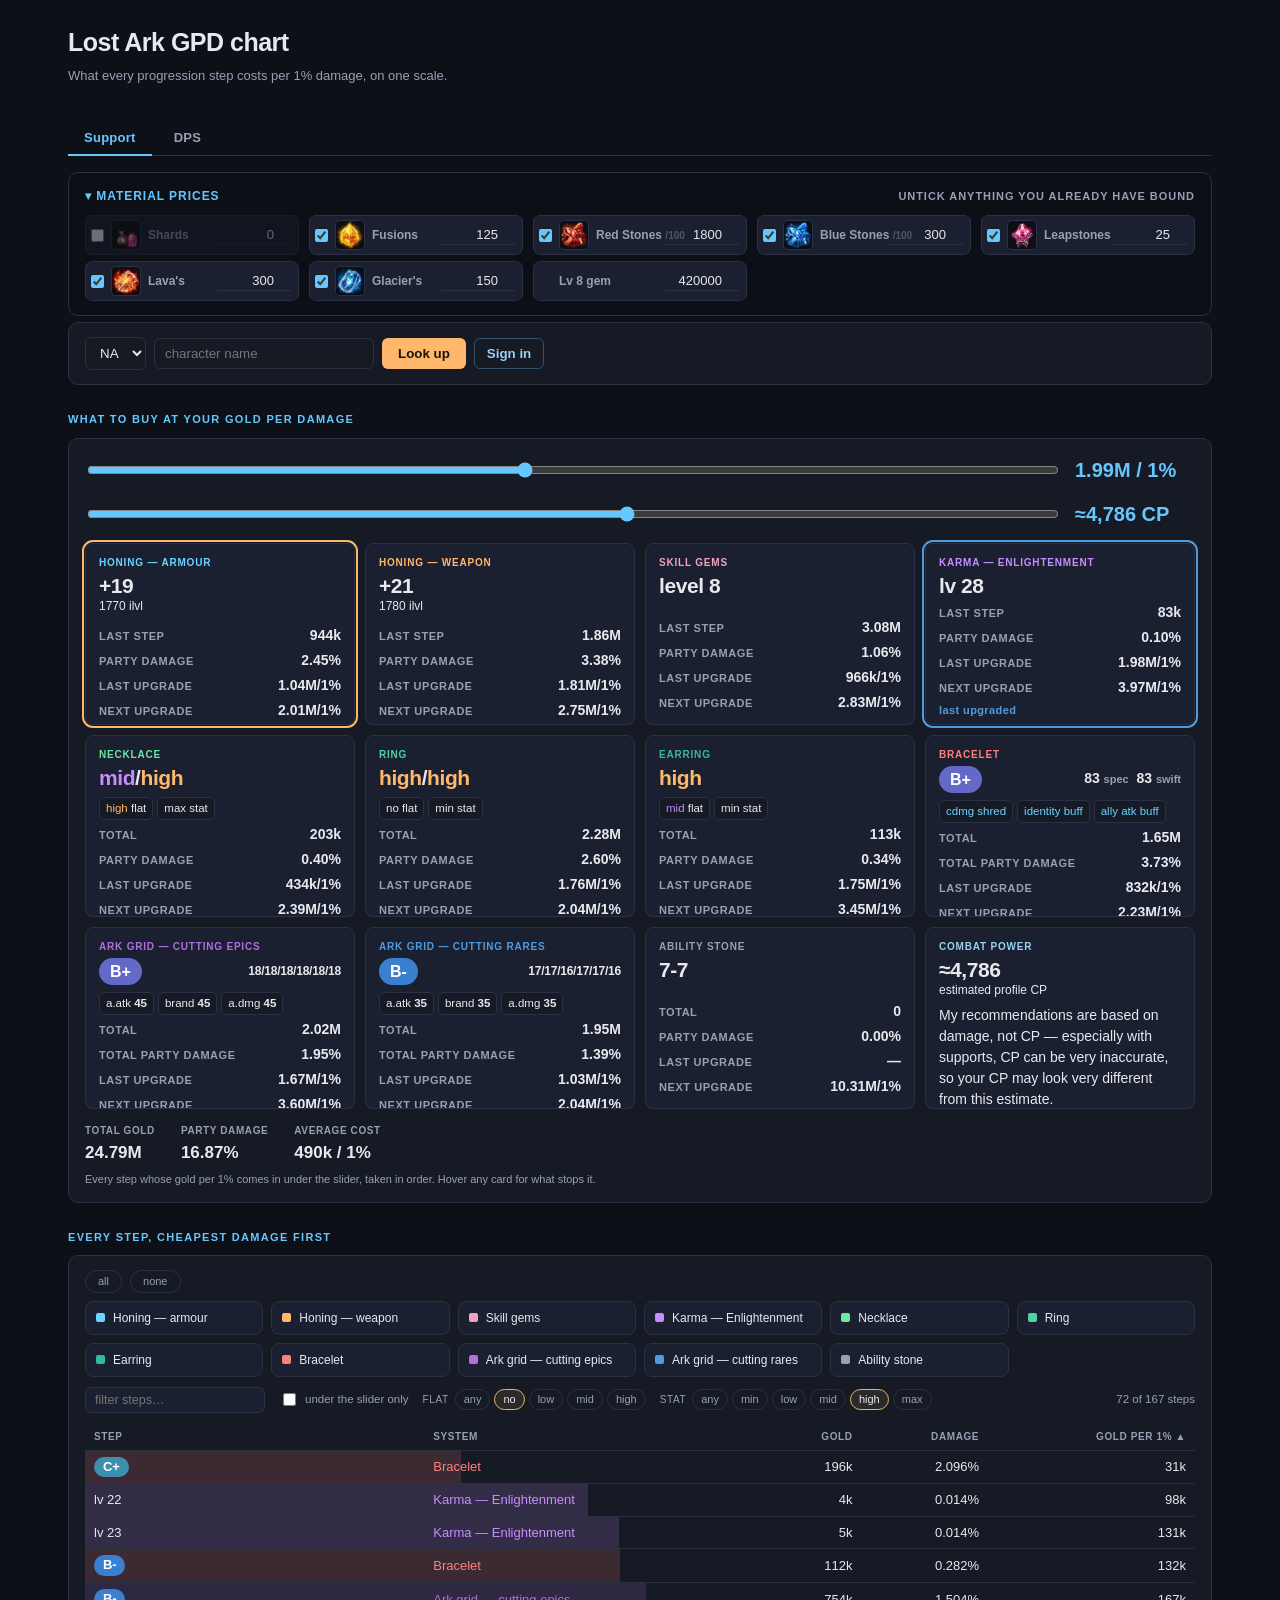
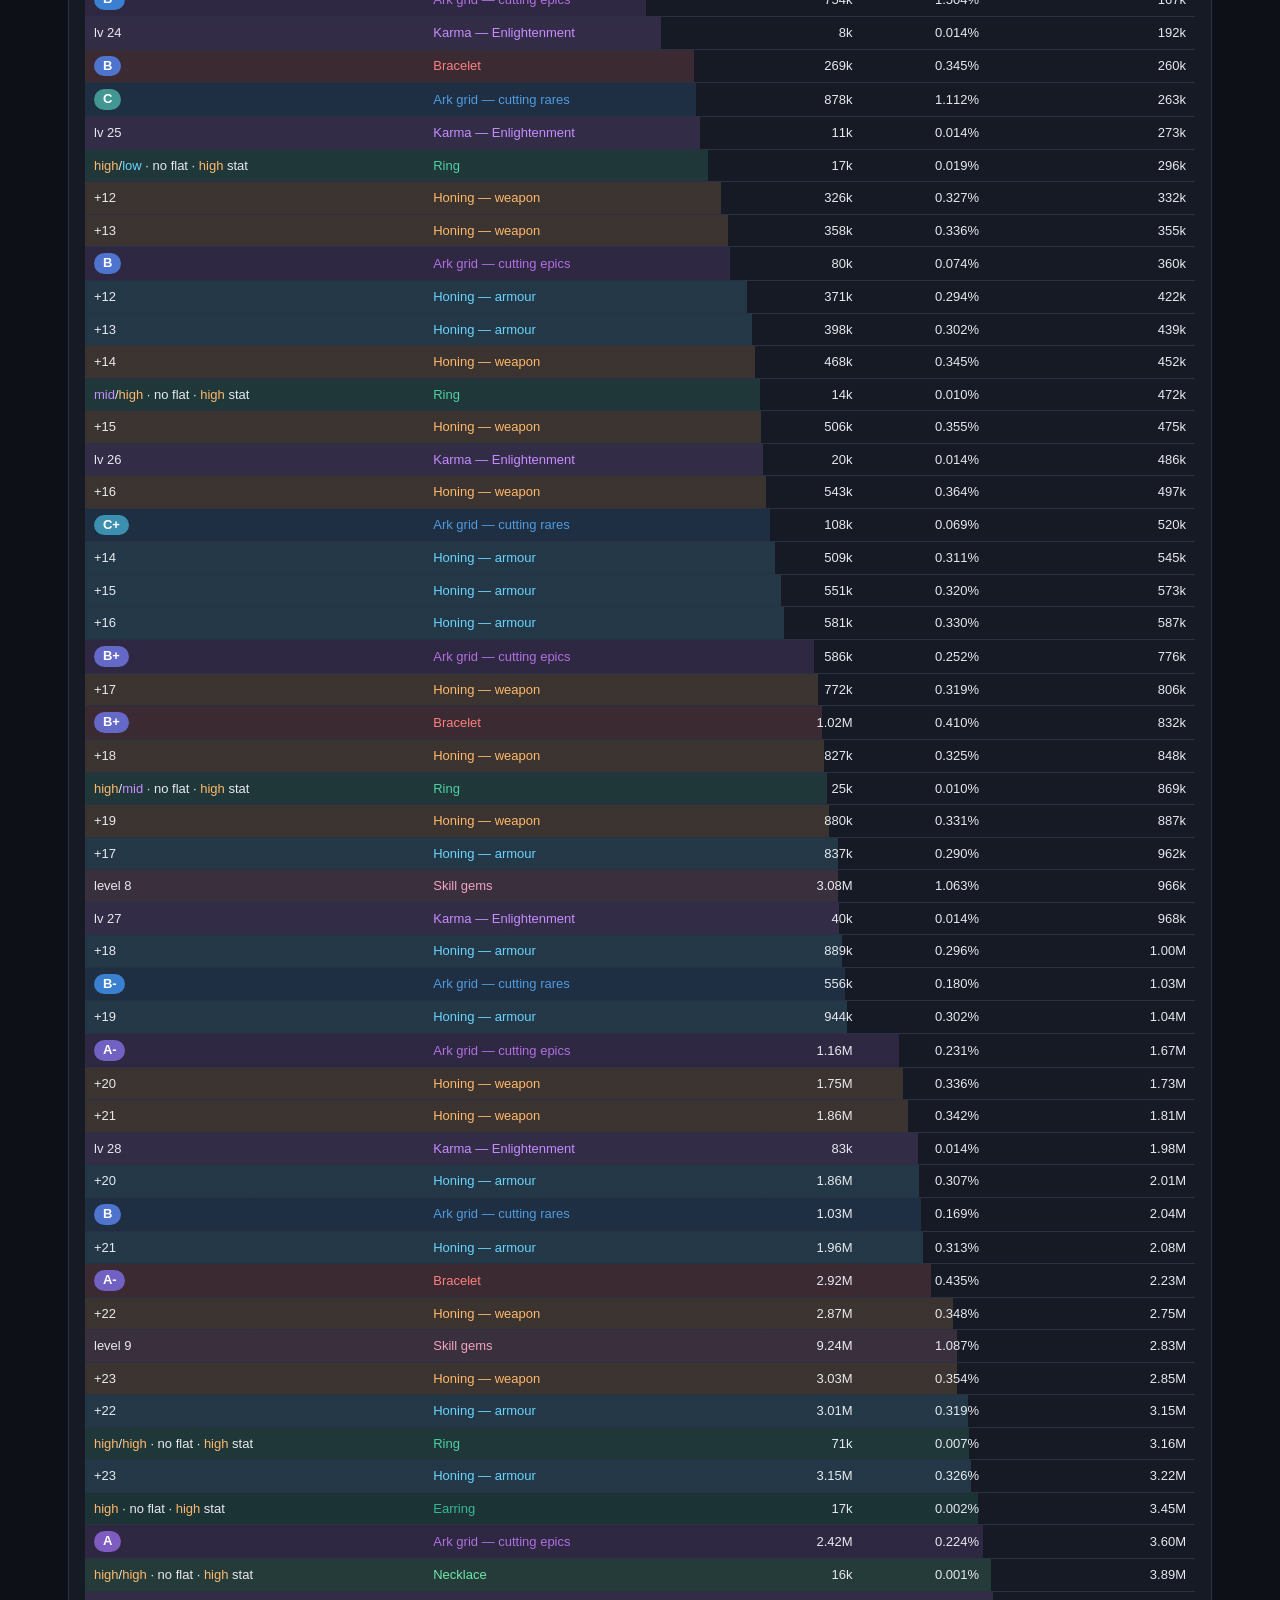
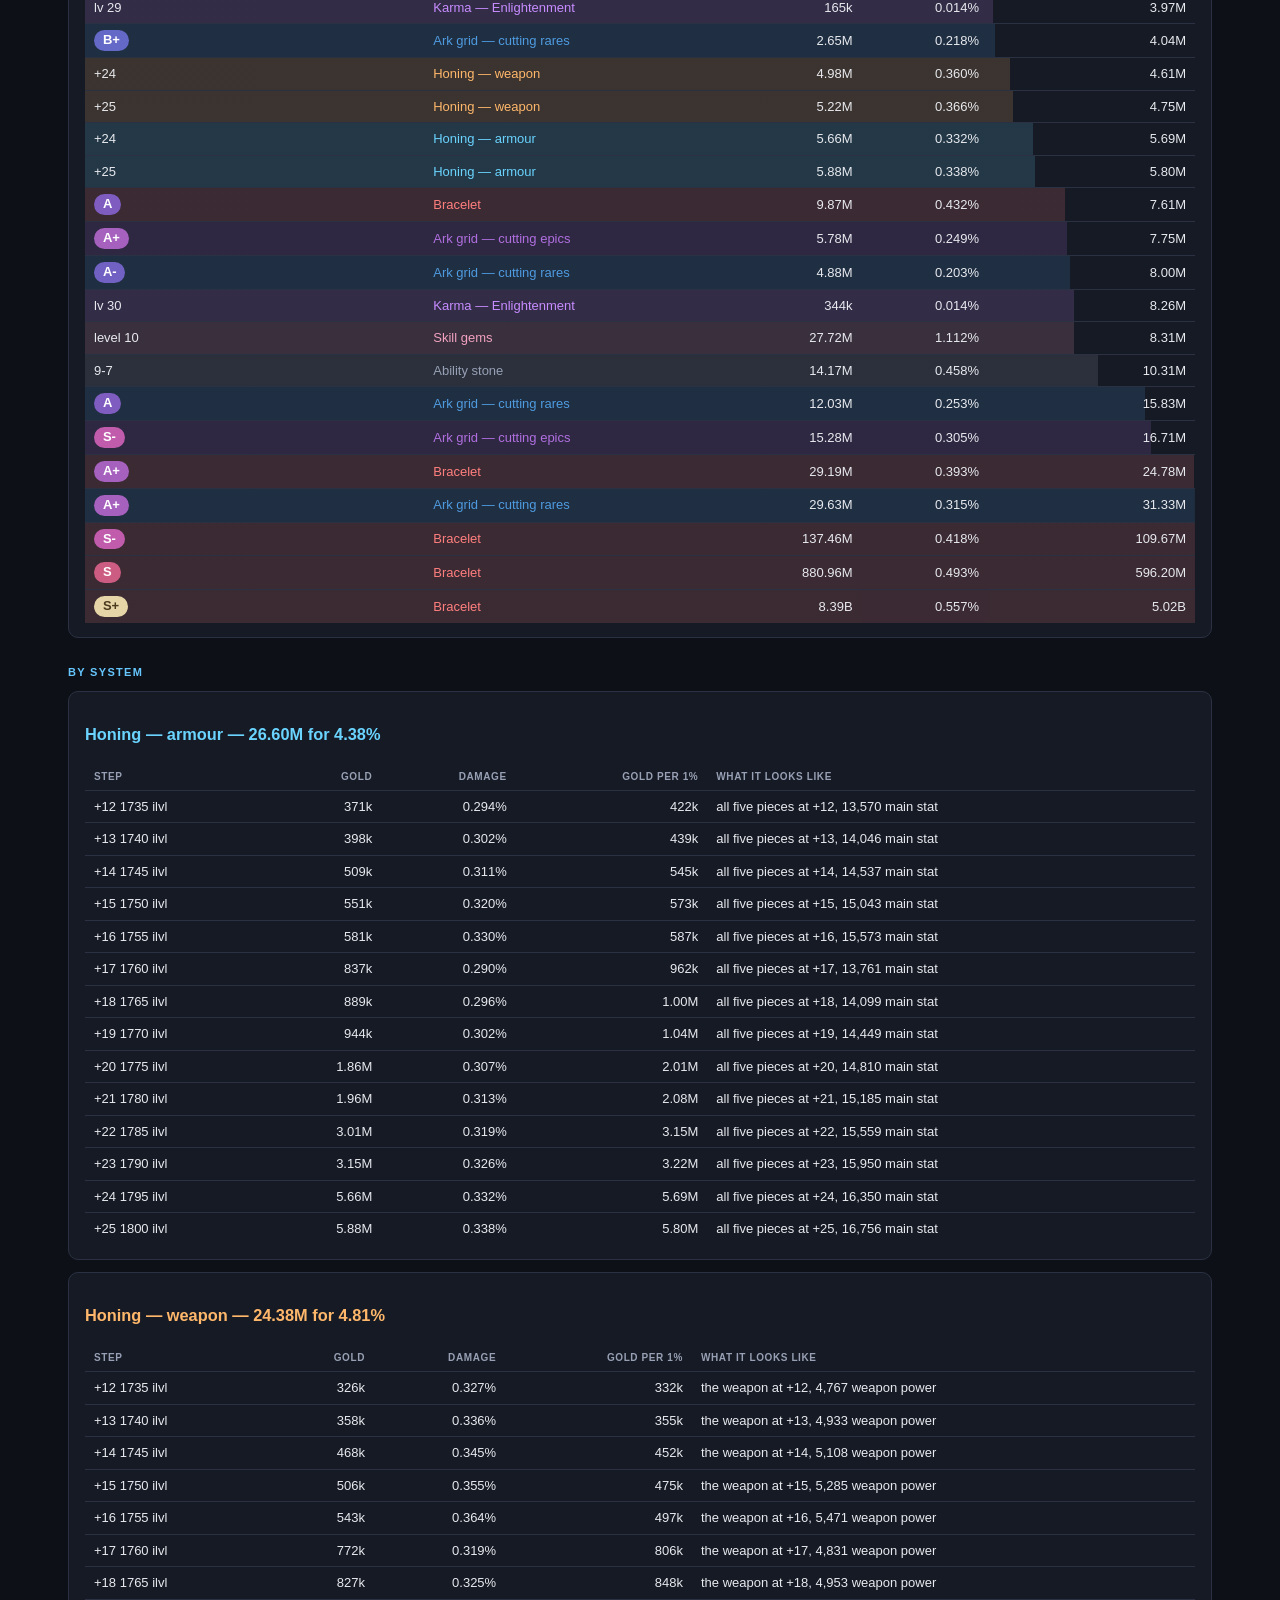
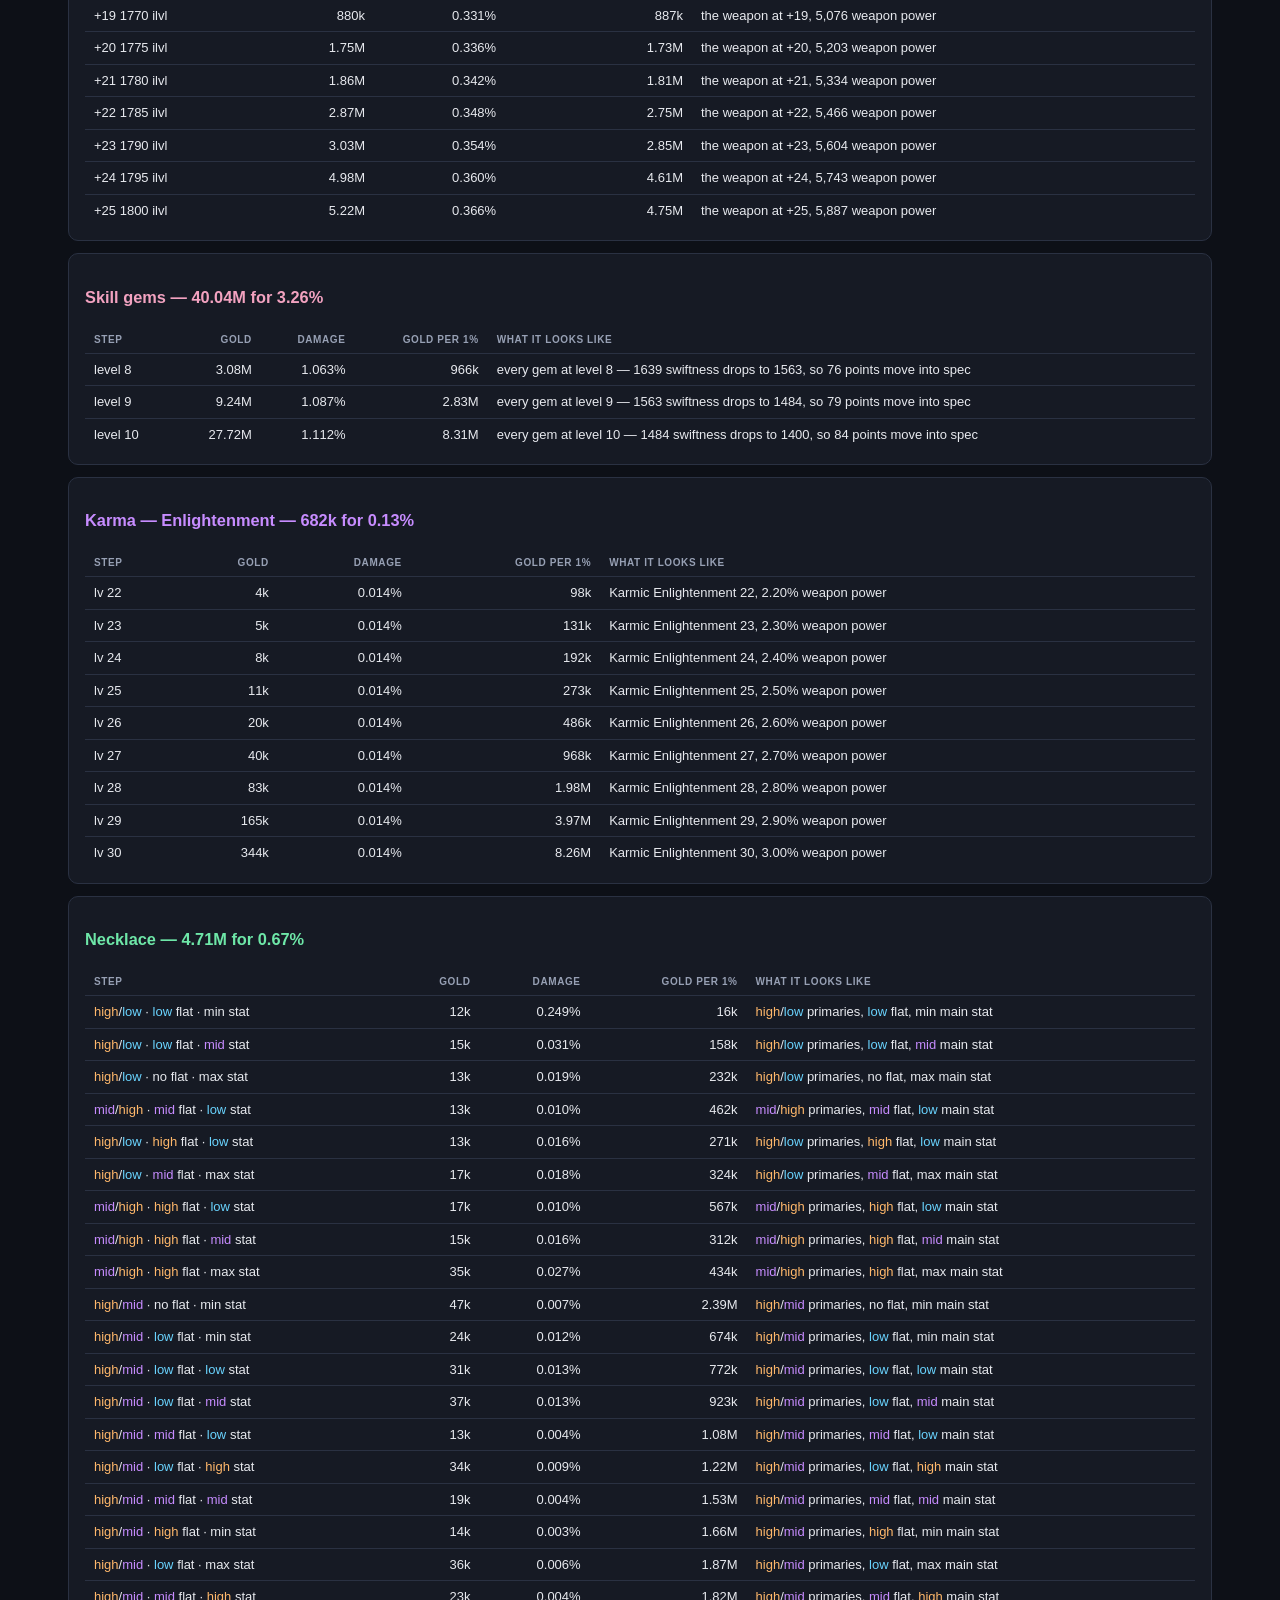
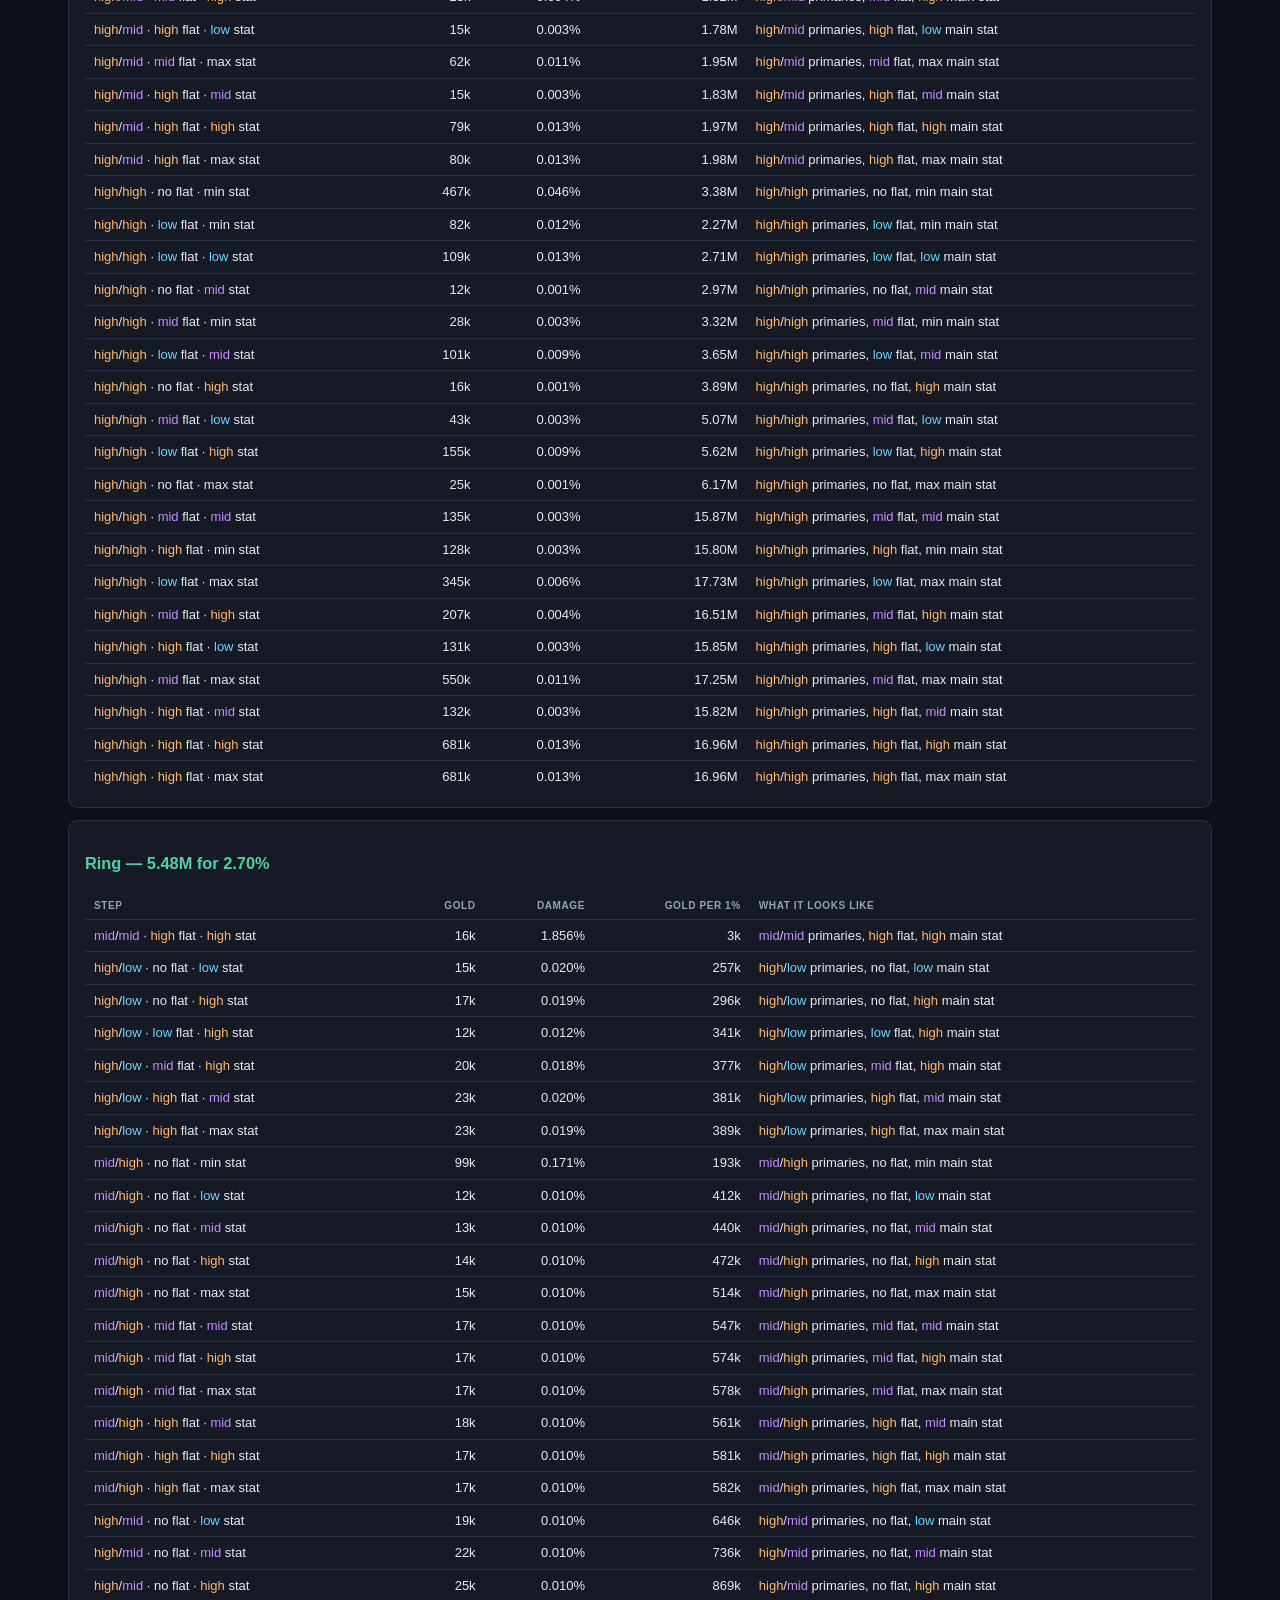
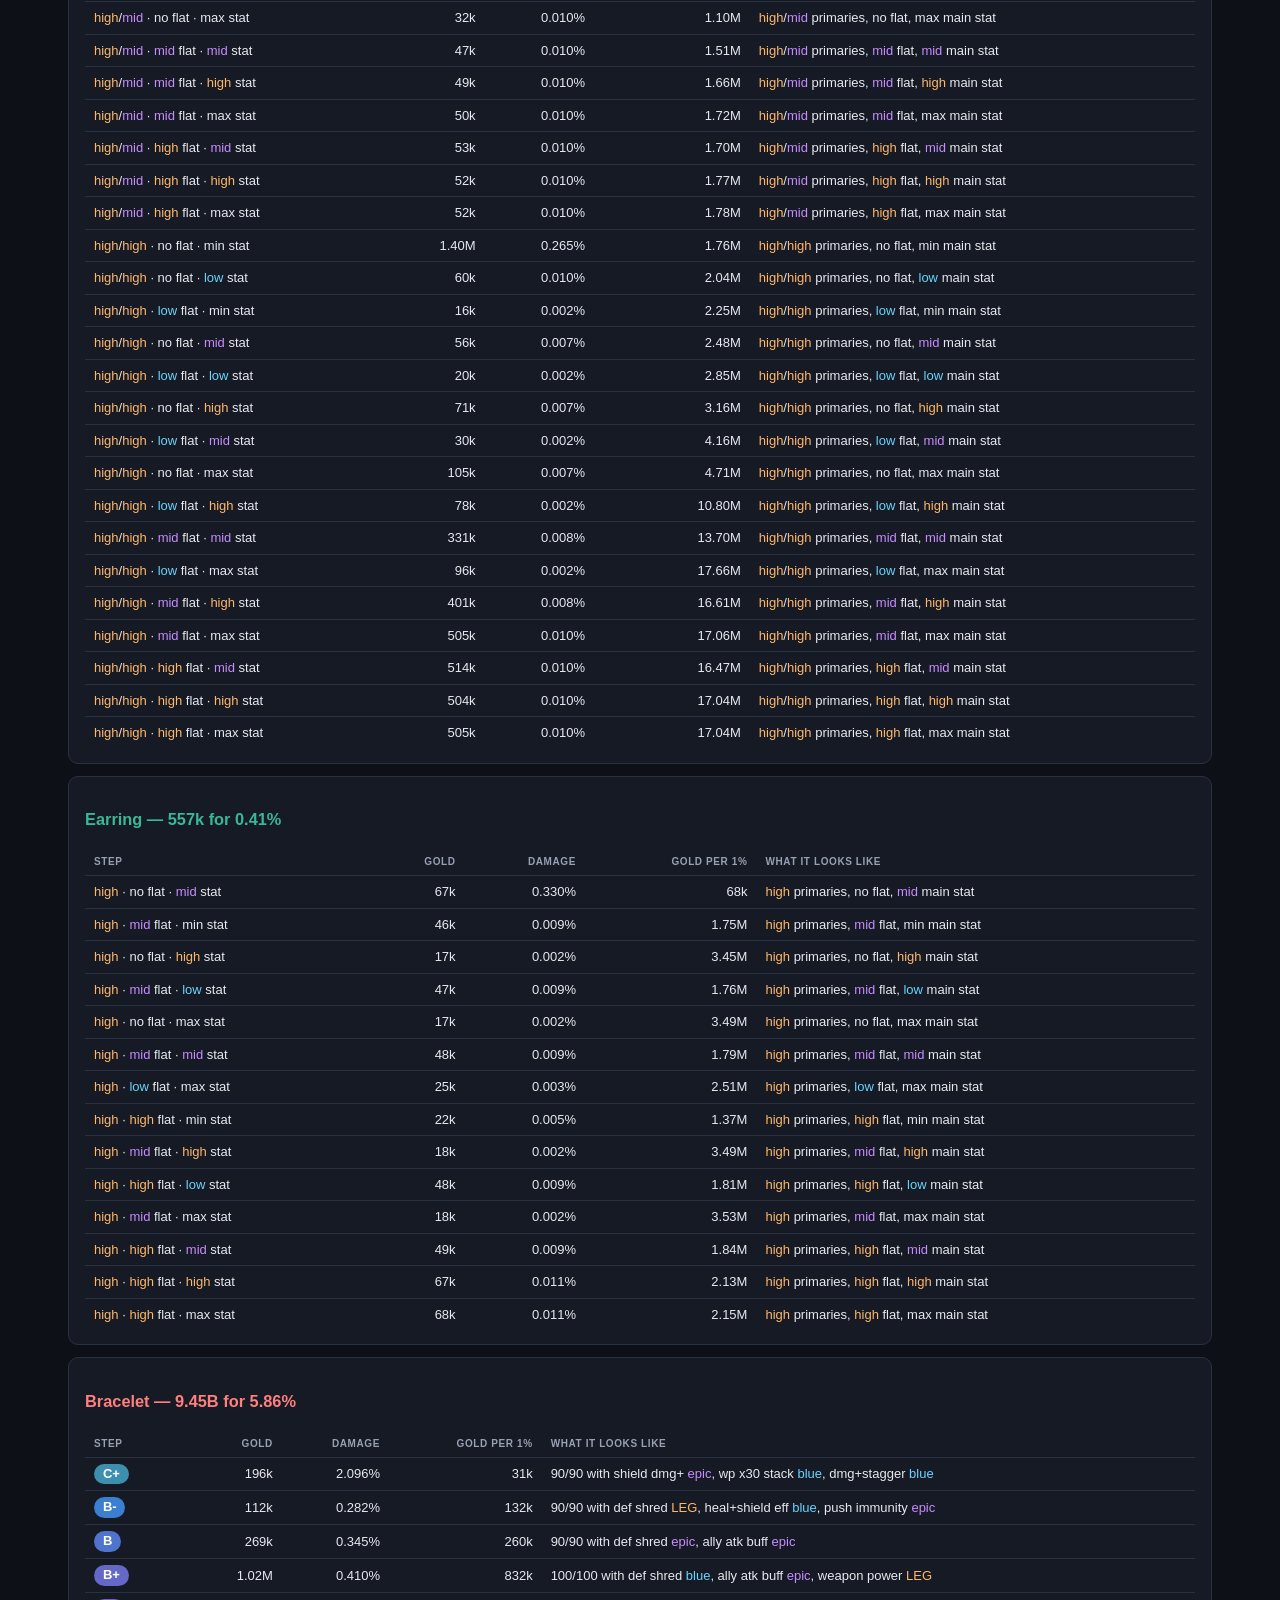
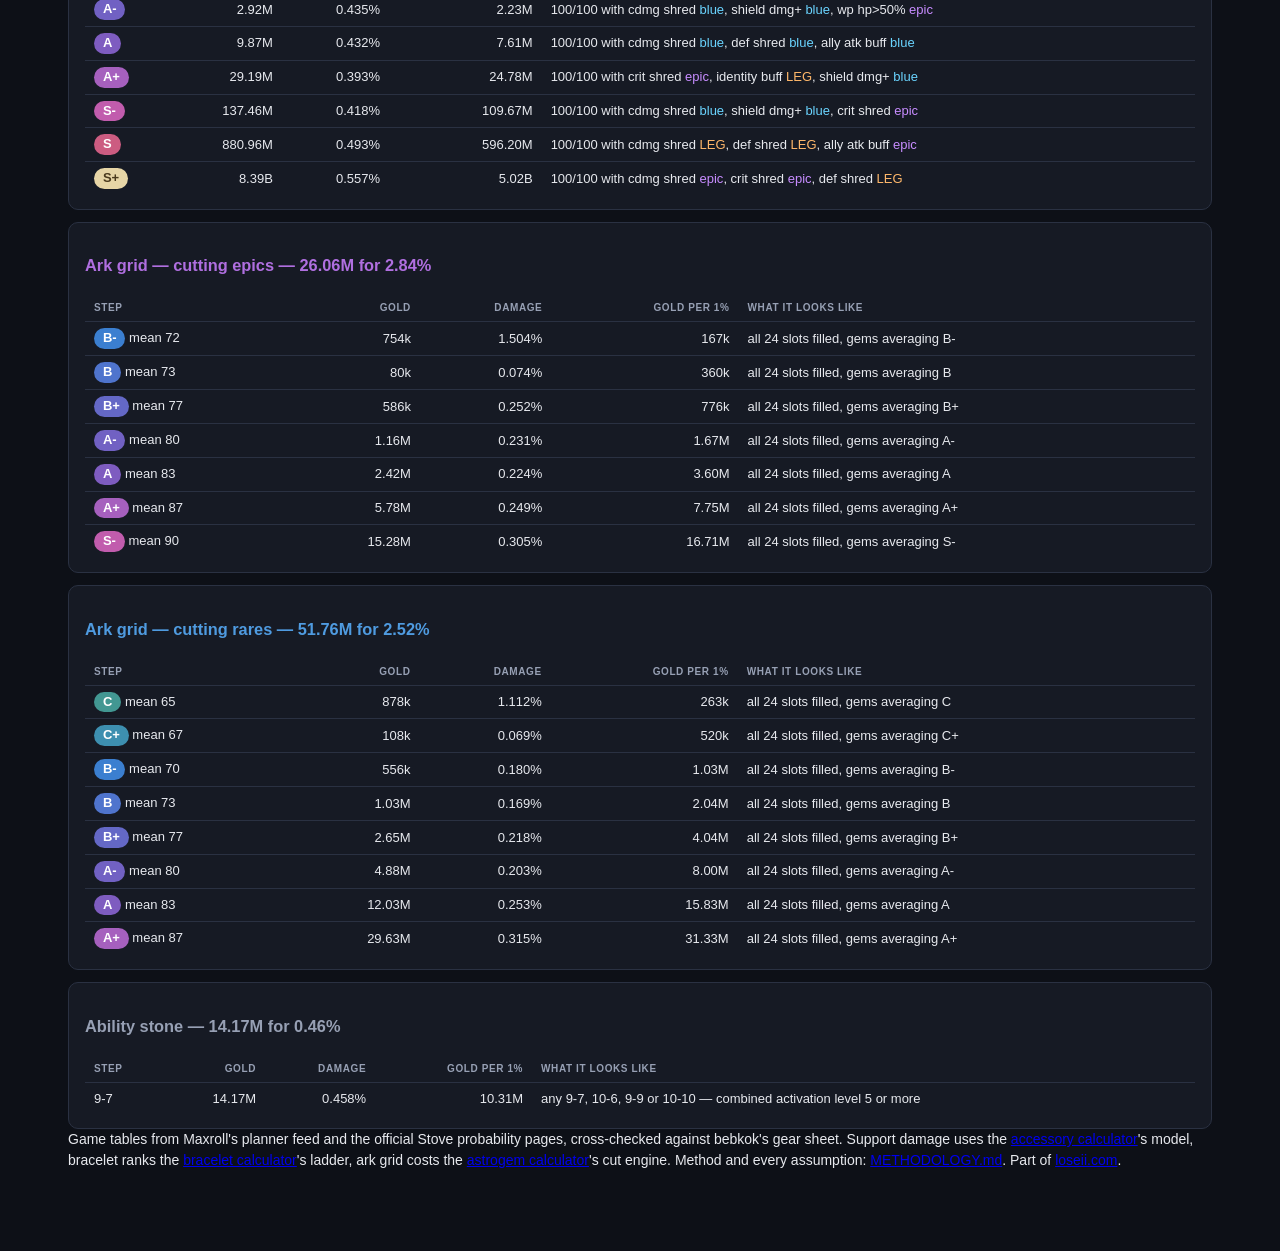
==== commit d7ae6e86: "Close the support bracelet defect in the docs and the UI The gear list's bracelet row no longer warn" ====
--- a/index.html
+++ b/index.html
@@ -11,7 +11,7 @@
 <meta property="og:description" content="What every Lost Ark progression system costs per 1% damage, on one scale.">
 <meta name='twitter:card' content='summary'>
 <link rel='icon' href="data:image/svg+xml,%3Csvg xmlns='http://www.w3.org/2000/svg' viewBox='0 0 32 32'%3E%3Cpath d='M4 26 L12 16 L19 21 L28 7' fill='none' stroke='%23e8b75c' stroke-width='3' stroke-linecap='round' stroke-linejoin='round'/%3E%3C/svg%3E">
-<link rel='stylesheet' href='styles.css?v=20260826a'>
+<link rel='stylesheet' href='styles.css?v=20260916a'>
 <style>.wrap{padding-top:calc(24px + var(--loseii-nav-offset,0px))}</style>
 <script src='https://www.loseii.com/nav.js' defer></script>
 <script src='https://www.loseii.com/social-bar.js' defer></script>
@@ -91,14 +91,14 @@
 </div>
 </div>
 
-<script src='model/support.js?v=20260826a'></script>
-<script src='model/gear.js?v=20260826a'></script>
-<script src='model/combat-power.js?v=20260826a'></script>
-<script src='model/honing.js?v=20260826a'></script>
-<script src='model/karma.js?v=20260826a'></script>
-<script src='model/gems.js?v=20260826a'></script>
+<script src='model/support.js?v=20260916a'></script>
+<script src='model/gear.js?v=20260916a'></script>
+<script src='model/combat-power.js?v=20260916a'></script>
+<script src='model/honing.js?v=20260916a'></script>
+<script src='model/karma.js?v=20260916a'></script>
+<script src='model/gems.js?v=20260916a'></script>
 <script src='https://www.loseii.com/loa-astrogem-calc/model/astrogem.js' defer></script>
-<script src='bible-oauth.js?v=20260826a'></script>
+<script src='bible-oauth.js?v=20260916a'></script>
 <script>
 (function () {
   "use strict";
@@ -1113,6 +1113,11 @@
   var LK_SUPPORT_EFFECTS = { "Ally Attack Enh.": 1, "Brand Power": 1, "Ally Damage Enh.": 1 };
   var LK_DPS_EFFECTS = { "Attack Power": 1, "Additional Damage": 1, "Boss Damage": 1 };
   var lkPoll = null, lkBcPoll = null;
+  // Every lookup takes a ticket. A fetch already in flight when the user asks
+  // for someone else still resolves — clearing the timers does not cancel it —
+  // and without this its answer lands on top of the character now on screen.
+  var lkSeq = 0;
+  function lkCurrent(seq) { return seq === lkSeq; }
 
   function lkStatus(msg, cls) {
     var e = el("lk-status");
@@ -1123,23 +1128,29 @@
   // Four files in order: the model reads BraceletData and BraceletGearData at
   // load, so a parallel fetch would race. ~53KB gzipped, and only on a lookup.
   var _bcModel = null;
+  // file -> the global it defines, so a retry re-fetches only what is missing
+  var BC_FILES = [["data/bracelet-data.js", "BraceletData"], ["data/gear-data.js", "BraceletGearData"],
+                  ["model/bracelet.js", "Bracelet"], ["subrank.js", "Subrank"]];
   function lkLoadBraceletModel() {
+    if (window.Bracelet && window.Subrank) return Promise.resolve(true);
     if (_bcModel) return _bcModel;
-    if (window.Bracelet && window.Subrank) { _bcModel = Promise.resolve(true); return _bcModel; }
-    var files = ["data/bracelet-data.js", "data/gear-data.js", "model/bracelet.js", "subrank.js"];
-    _bcModel = files.reduce(function (chain, f) {
+    _bcModel = BC_FILES.reduce(function (chain, f) {
       return chain.then(function () {
+        if (window[f[1]]) return null;               // already there; do not re-run it
         return new Promise(function (res, rej) {
-          var s = document.createElement("script");
-          s.src = BC_BASE + f + "?v=20260826";
-          s.onload = function () { res(); };
-          s.onerror = function () { rej(new Error(f)); };
-          document.head.appendChild(s);
+          var el2 = document.createElement("script");
+          el2.src = BC_BASE + f[0] + "?v=20260827";
+          el2.onload = function () { res(); };
+          el2.onerror = function () { rej(new Error(f[0])); };
+          document.head.appendChild(el2);
         });
       });
     }, Promise.resolve())
       .then(function () { return !!(window.Bracelet && window.Subrank); })
-      .catch(function () { return false; });
+      .catch(function () { return false; })
+      // A network hiccup must not cost the whole session: forget a failed load
+      // so the next lookup, or Re-pull, tries again.
+      .then(function (ok) { if (!ok) _bcModel = null; return ok; });
     return _bcModel;
   }
 
@@ -1149,13 +1160,20 @@
   var _accLattice = null;
   function lkLoadLattice() {
     if (_accLattice) return _accLattice;
+    // Damage and gold live in different files on the support axis: -scores
+    // carries D with its gold column zeroed, -configs carries the market price.
+    // The DPS file carries both. Every rung price below is a delta over these,
+    // which is how the chart's own accessory rows were priced.
     _accLattice = Promise.all([grab("data/accessory-scores.json"),
+                               grab("data/accessory-configs.json"),
                                grab("data/accessory-configs-dps.json")])
       .then(function (a) {
-        state.accLattice = { support: a[0], dps: a[1] };
-        state.accIndex = {};
+        if (!a[0] || !a[1] || !a[2]) { _accLattice = null; return null; }
+        state.accLattice = { support: a[0], dps: a[2] };
+        state.accGold = { support: a[1], dps: a[2] };
+        state.accIndex = {}; state.accFam = {};
         return state.accLattice;
-      }).catch(function () { return null; });
+      }).catch(function () { _accLattice = null; return null; });
     return _accLattice;
   }
 
@@ -1176,7 +1194,7 @@
   }
   function lkMsTier(kind, value) {
     var r = LK_MS_RANGE[kind];
-    if (!r || !value) return null;
+    if (!r || !(value > 0)) return null;
     var i = Math.round(4 * (value - r[0]) / (r[1] - r[0]));
     return LK_MS_LABS[Math.max(0, Math.min(4, i))];
   }
@@ -1204,6 +1222,7 @@
   function lkAccConfig(piece, kind, axis, mainStat) {
     var idx = lkAccIndex(axis, kind);
     if (!idx || !piece) return null;
+    if (!(mainStat > 0)) mainStat = null;
     var prims = LK_PRIMARY[axis][kind] || [];
     var used = {};
     var prim = prims.map(function (name) {
@@ -1235,25 +1254,99 @@
     if (flat) used[flat.indexOf("atk-") === 0 ? "Attack Power+" : "Weapon Attack Power+"] = 1;
     var extras = [];
     (piece.lines || []).forEach(function (l) { if (!used[l.name]) extras.push(l.name); });
-    return { prim: prim, flat: flat, ms: ms, msVal: mainStat || null, D: bestD,
+    return { prim: prim, flat: flat, ms: ms, msVal: mainStat, D: bestD,
+             gold: lkAccGold(axis, kind, prim, flat, ms),
              extras: extras, msRead: mainStat != null };
   }
-  /** A ladder rung's own "to" label, read back as a configuration. */
-  function lkRowCfg(row, axis, kind) {
-    if (row._accD !== undefined) return row._accD;
-    var parts = String(row.to || "").split(" · ");
-    row._accD = null;
-    if (parts.length >= 3) {
-      var prim = parts[0].trim().split("/").map(function (t) { return t === "—" ? null : t.trim(); });
-      var flat = parts[1].trim().replace(/\s*flat$/, "")
-        .replace(/^weapon power\s+/, "wpn-").replace(/^atk power\s+/, "atk-");
-      if (flat === "no") flat = null;
-      var ms = parts[2].trim().replace(/\s*stat$/, "");
-      var idx = lkAccIndex(axis, kind);
-      if (idx) { var D = idx[lkCfgKey(prim, flat, ms)]; if (D != null) row._accD = D; }
-    }
-    return row._accD;
-  }
+  function lkAccGoldIndex(axis, kind) {
+    state.accGoldIndex = state.accGoldIndex || {};
+    var ck = axis + ":" + kind;
+    if (state.accGoldIndex[ck]) return state.accGoldIndex[ck];
+    var src = state.accGold && state.accGold[axis];
+    var list = src && src[kind];
+    if (!list) return null;
+    var idx = {};
+    list.forEach(function (c) { idx[lkCfgKey(c.prim || [], c.flat, c.ms)] = c.gold || 0; });
+    state.accGoldIndex[ck] = idx;
+    return idx;
+  }
+  function lkAccGold(axis, kind, prim, flat, ms) {
+    var idx = lkAccGoldIndex(axis, kind);
+    var g = idx && idx[lkCfgKey(prim, flat, ms)];
+    return g || 0;
+  }
+
+  /**
+   * THE RUNGS THE GEAR LIST SHOWS: one main-stat quintile (high) and no flat
+   * roll, so every step is a plain primary-line upgrade — "high/low → high/mid"
+   * — instead of the frontier's sideways shuffles through flats and stat rolls,
+   * which read as "your next buy is a LOW main stat necklace" when you already
+   * hold a high one.
+   *
+   * The chart's own accessory ladder is still the cost frontier and is not
+   * touched. This is a readable projection of the same lattice: the prices are
+   * the same gold deltas the chart's rows are built from, so a rung here is
+   * comparable to a honing or bracelet rung on the same axis.
+   *
+   * Everything under the market's price floor is the ladder's BASE rather than
+   * a rung, which is the chart's own "nothing worth pricing" convention.
+   */
+  var LK_MS_RUNG = "high";
+  function lkFamily(axis, kind) {
+    state.accFam = state.accFam || {};
+    var ck = axis + ":" + kind;
+    if (state.accFam[ck]) return state.accFam[ck];
+    var dSrc = state.accLattice && state.accLattice[axis];
+    if (!dSrc || !dSrc[kind] || !lkAccGoldIndex(axis, kind)) return null;
+    var fam = dSrc[kind].filter(function (c) {
+      return !c.flat && c.ms === LK_MS_RUNG;
+    }).map(function (c) {
+      var prim = c.prim || [];
+      return { prim: prim, flat: null, ms: LK_MS_RUNG, D: c.D,
+               gold: lkAccGold(axis, kind, prim, null, LK_MS_RUNG),
+               label: lkCfgLabel({ prim: prim, flat: null, ms: LK_MS_RUNG }) };
+    }).sort(function (a, b) { return a.D - b.D; });
+    if (!fam.length) return null;
+    var first = 0;
+    while (first < fam.length - 1 && !fam[first + 1].gold) first++;
+    state.accFam[ck] = fam.slice(first);        // [0] is the base, the rest are rungs
+    return state.accFam[ck];
+  }
+  /** A step between two points on that ladder, priced like any other row. */
+  function lkAccStep(from, to) {
+    if (!from || !to) return null;
+    var dmg = to.D - from.D, gold = Math.max(0, to.gold - (from.gold || 0));
+    return { to: to.label, label: to.label, gold: gold, damage: dmg,
+             gpd: dmg > 0 ? gold / (dmg * party()) : Infinity };
+  }
+  /**
+   * Where a real piece sits on that ladder — INCLUDING ITSELF as a rung. The
+   * next step is priced from the piece the character actually wears, not from
+   * the rung below it, so a good piece is not charged twice.
+   */
+  function lkAccPlace(axis, kind, cfg) {
+    var fam = lkFamily(axis, kind);
+    if (!fam || !cfg) return null;
+    var below = null, belowAt = -1, above = null, i;
+    for (i = 0; i < fam.length; i++) {
+      if (fam[i].D <= cfg.D) { below = fam[i]; belowAt = i; }
+      else { above = fam[i]; break; }
+    }
+    var mineRung = { prim: cfg.prim, flat: cfg.flat, ms: cfg.ms, D: cfg.D,
+                     gold: cfg.gold || 0, label: lkCfgLabel(cfg) };
+    return {
+      base: fam[0],
+      underBase: belowAt <= 0,
+      // YOUR PIECE IS A RUNG. Both steps are measured against it: the one that
+      // reached it, from the ladder rung underneath, and the one out of it. So
+      // a good piece is neither charged twice nor credited to a rung you never
+      // bought.
+      last: belowAt >= 0 && below !== mineRung && cfg.D > below.D
+        ? lkAccStep(below, mineRung) : null,
+      next: lkAccStep(mineRung, above)
+    };
+  }
+
   /** How a piece reads on screen: "high/low · mid wpn flat · high stat". */
   function lkCfgLabel(cfg) {
     var head = cfg.prim.map(function (t) { return t || "—"; }).join("/");
@@ -1350,7 +1443,9 @@
     var c = state.lookup;
     if (!c) return null;
     c._grid = c._grid || {};
-    if (!(axis in c._grid)) c._grid[axis] = lkGridBand(c.gems, axis);
+    // never cache a null: astrogem.js is a deferred cross-origin script, and a
+    // grade taken before it arrives would pin "did not parse" for the session
+    if (c._grid[axis] == null) c._grid[axis] = lkGridBand(c.gems, axis);
     return c._grid[axis];
   }
   // approximate +levels from item level: the honing rows' own formula is
@@ -1429,7 +1524,12 @@
           });
           e.seen = c.stone;
           e.place = c.stone;
-          e.detail = lkAgeNote("stone").replace(/^ · /, "") || null;
+          var sbits = [];
+          if (c.stoneGuess) sbits.push("the bracelet pull lists all three engravings' nodes " +
+            "without saying which is the malus, so this is the top two of three");
+          var sage = lkAgeNote("stone").replace(/^ · /, "");
+          if (sage) sbits.push(sage);
+          e.detail = sbits.join("; ") || null;
         } else e.why = "no ability stone in the pull";
       } else if (key === "bracelet") {
         var br = c.braceletRaw ? lkBraceletGrade(c.braceletRaw, axis) : null;
@@ -1444,7 +1544,7 @@
           e.place = br.band;
           e.detail = "score " + br.score.toFixed(1) + " on the bracelet calculator's own ladder, " +
                      br.damagePct.toFixed(2) + "% damage" +
-                     (axis === "support" ? " — the support rungs run about a band hot (known defect)" : "");
+                     "";
           e.lines = br.lines;
           e.bracelet = br;
         } else {
@@ -1467,19 +1567,20 @@
         if (pieces && pieces.length) {
           var weakest = pieces[0];
           pieces.forEach(function (p) { if (p.cfg && (!weakest.cfg || p.cfg.D < weakest.cfg.D)) weakest = p; });
-          if (weakest.cfg) {
-            e.owned = lkOwnedIndex(mine, function (r) {
-              var D = lkRowCfg(r, axis, key);
-              return D != null && D <= weakest.cfg.D;
-            });
+          var place = weakest.cfg ? lkAccPlace(axis, key, weakest.cfg) : null;
+          if (place) {
             e.seen = lkCfgLabel(weakest.cfg);
             e.place = lkCfgLabel(weakest.cfg);
             e.pieces = pieces;
+            e.owned = place.underBase ? -1 : 0;
+            e.accLast = place.last;
+            e.accNext = place.next;
             var bits = [];
             if (pieces.length > 1) bits.push("the weaker of your " + pieces.length + " (" + weakest.name + ")");
             if (!weakest.cfg.msRead) bits.push("main stat not in the pull, taken as mid");
             if (weakest.cfg.extras.length) bits.push(weakest.cfg.extras.join(", ") + " not priced by the ladder");
             e.detail = bits.join("; ") || null;
+            e.ownRung = true;
           } else e.why = "the accessory damage table did not load";
         } else e.why = "no " + (key === "neck" ? "necklace" : key) + " in the pull";
       } else if (RARITY_OF[key]) {
@@ -1498,15 +1599,16 @@
       out.yours[key] = { owned: e.owned, label: graded ? (e.place || e.seen) : null };
       // the rung you are standing on — the step that bought your current
       // position — so the list can show what the last 1% cost beside the next
-      if (graded && e.owned >= 0) e.last = mine[e.owned];
-      var nxt = mine[e.owned + 1];
-      if (graded && nxt && isFinite(nxt.gpd) && nxt.gpd != null) {
-        e.next = nxt;
-        if (nxt.gpd <= 25e6) out.next[key] = nxt;
-      } else if (graded) {
-        e.done = true;
+      if (graded) {
+        if (e.accNext !== undefined) { e.last = e.accLast; e.next = e.accNext; }
+        else {
+          if (e.owned >= 0) e.last = mine[e.owned];
+          e.next = mine[e.owned + 1] || null;
+        }
       }
-      e.rungs = mine.length;
+      if (graded && e.next && isFinite(e.next.gpd) && e.next.gpd != null && e.next.gpd <= 25e6) {
+        out.next[key] = e.next;
+      }
       out.list.push(e);
     });
     var bestKey = null;
@@ -1653,10 +1755,10 @@
       return "<tr" + (e.key === pos.bestKey ? " class='gv-best'" : "") + ">" +
         "<td><span class='gv-dot' style='background:" + colour + "'></span>" + esc(e.label) + "</td>" +
         "<td>" + esc(e.seen) + (e.detail ? "<span class='gv-sub'>" + esc(e.detail) + "</span>" : "") + "</td>" +
-        "<td>" + (e.owned >= 0
-          ? "<b>" + esc(e.place || "") + "</b><span class='gv-sub'>rung " + (e.owned + 1) + " of " + e.rungs + "</span>"
-          : "<b>" + esc(e.place || "") + "</b><span class='gv-sub'>under the first rung — the next step " +
-            "below is the ladder's own first, priced from its base</span>") + "</td>" +
+        "<td>" + "<b>" + esc(e.place || "") + "</b>" +
+          (e.owned >= 0 || e.ownRung ? ""
+            : "<span class='gv-sub'>under the first rung — the next step " +
+              "below is the ladder's own first, priced from its base</span>") + "</td>" +
         "<td>" + step(e.last, "nothing bought on this ladder yet") + "</td>" +
         "<td class='num'>" + price(e.last) + "</td>" +
         "<td>" + step(e.next, "nothing left on this ladder") + "</td>" +
@@ -1698,9 +1800,20 @@
       rows + missing + "</tbody></table></div>" +
       "<div class='note'>Sorted by the NEXT step's price, so the top row is the buy; the last " +
       "step is what the rung you already stand on cost per 1%, at today's material prices. " +
-      "The bracelet is scored by the <a href='" + BC_BASE + "'>bracelet calculator</a>'s own scorer; " +
-      "accessories are placed on the ladder's own damage table, main stat and flat roll included.</div>" +
+      "The bracelet is scored by the <a href='" + BC_BASE + "'>bracelet calculator</a>'s own scorer. " +
+      "Accessory rungs are the <b>high main stat, no flat</b> ladder — one plain primary-line step " +
+      "at a time — and your own piece is a rung on it, so both prices are measured against the " +
+      "piece you actually wear, flat roll and main stat included. The chart itself still ranks " +
+      "accessories on the cost frontier, which is cheaper and reads less plainly.</div>" +
       "</div>" + lkPiecePanel(pos);
+  }
+  /** One accessory line as the game writes it. Only the PERCENTAGE lines
+   *  arrive multiplied by a hundred; a flat roll is already its own number, so
+   *  dividing it turned "Weapon Attack Power+ 480" into "4.80". */
+  function lkLineText(l) {
+    if (l.value == null) return l.name;
+    if (/%\s*$/.test(l.name)) return l.name + " " + (l.value / 100).toFixed(2);
+    return l.name + " " + l.value;
   }
   /** The per-piece fold: every accessory and every bracelet line, as read. */
   function lkPiecePanel(pos) {
@@ -1713,9 +1826,7 @@
         out.push("<tr><td>" + esc(p.name) + "</td><td>" +
           (p.cfg ? esc(lkCfgLabel(p.cfg)) : "<span class='gv-dim'>unreadable</span>") + "</td><td>" +
           (p.lines.length
-            ? p.lines.map(function (l) {
-                return esc(l.name + (l.value != null ? " " + (l.value / 100).toFixed(2) : ""));
-              }).join(", ")
+            ? p.lines.map(function (l) { return esc(lkLineText(l)); }).join(", ")
             : "<span class='gv-dim'>no lines</span>") + "</td></tr>");
       });
     });
@@ -1744,7 +1855,9 @@
     accs.forEach(function (a) { if (a && a.slot) bySlot[a.slot] = a; });
     var gems = (d.classicGemLevels || []).filter(function (x) { return x != null; });
     var eq = d.equipment || null;
-    var prev = state.lookup && state.lookup.name === d.name ? state.lookup : null;
+    var armExact = !!(eq && eq.armorMin != null), wpnExact = !!(eq && eq.weapon != null);
+    var same = state.lookup && state.lookup.name === d.name && state.lookup.region === d.region;
+    var prev = same ? state.lookup : null;
     state.lookup = {
       name: d.name, ilvl: d.itemLevel ? Math.round(d.itemLevel) : null, cls: d.class,
       minGem: gems.length ? Math.min.apply(null, gems) : null,
@@ -1752,20 +1865,22 @@
       acc: bySlot,
       gems: d.gems || null,
       // exact per-piece honing when the record carries it; ilvl approximation
-      // only for records pulled before the parser learned equipment
-      honeArmor: eq && eq.armorMin != null ? eq.armorMin : lkHoning(d.itemLevel),
-      honeWeapon: eq && eq.weapon != null ? eq.weapon : lkHoning(d.itemLevel),
-      honeExact: !!eq,
+      // only for records pulled before the parser learned equipment. Tested per
+      // FIELD, not on the equipment object: a partial record would otherwise
+      // claim an exact reading it does not have.
+      honeArmor: armExact ? eq.armorMin : lkHoning(d.itemLevel),
+      honeWeapon: wpnExact ? eq.weapon : lkHoning(d.itemLevel),
+      honeExact: armExact && wpnExact,
       karma: d.karma ? d.karma.enlightenment : null,
       stone: d.stone ? d.stone.a + "-" + d.stone.b : null,
+      region: d.region || null,
       // WHICH PULL each reading came from, and when. Two workers cache
       // independently, so the older one must never quietly overwrite the newer:
       // a 15-day-old bracelet record was reporting White at +19/+20 armour and
-      // weapon over a fresher astrogem pull.
-      stamp: { honing: { src: "astrogem", ts: d.pulledAt || null, exact: !!eq },
-               karma: { src: "astrogem", ts: d.pulledAt || null },
-               stone: { src: "astrogem", ts: d.pulledAt || null },
-               acc: { src: "astrogem", ts: d.pulledAt || null } },
+      // weapon over a fresher astrogem pull. A stamp is laid ONLY where a value
+      // actually came back — stamping a null would lock out the other pull,
+      // which does have it.
+      stamp: {},
       // the two combat traits alone, kept only so an unscoreable bracelet can
       // still show what came back
       braceletStats: d.bracelet && Array.isArray(d.bracelet.stats) &&
@@ -1779,6 +1894,22 @@
       bcNote: prev ? prev.bcNote : null,
       pulledAt: d.pulledAt || null
     };
+    var st = state.lookup.stamp, ts = d.pulledAt || null;
+    if (state.lookup.honeArmor != null || state.lookup.honeWeapon != null) {
+      st.honing = { src: "astrogem", ts: ts, exact: armExact && wpnExact };
+    }
+    if (state.lookup.karma != null) st.karma = { src: "astrogem", ts: ts };
+    if (state.lookup.stone) st.stone = { src: "astrogem", ts: ts };
+    // a field the older bracelet pull already supplied survives a re-pull that
+    // could not read it — losing it would be a step backwards, not a refresh
+    if (prev) {
+      ["karma", "stone"].forEach(function (k) {
+        if (state.lookup[k] == null && prev[k] != null && prev.stamp && prev.stamp[k]) {
+          state.lookup[k] = prev[k];
+          st[k] = prev.stamp[k];
+        }
+      });
+    }
     // the class decides the axis; the tab follows, once, on load
     var role = lkRoleOf(d.class, d.gems);
     state.lookup.role = role;
@@ -1804,6 +1935,8 @@
     var c = state.lookup;
     if (!c) return;
     var stats = d && d.bracelet && d.bracelet.stats;
+    // an older bracelet answer still in flight must not replace a newer one
+    if (d && d.pulledAt && c.bcPulledAt && d.pulledAt < c.bcPulledAt) return;
     if (Array.isArray(stats) && stats.length) {
       c.braceletRaw = stats;
       c.bcNote = null;
@@ -1847,9 +1980,17 @@
         c.karma = raw.karma.enlightenment;
         c.stamp.karma = { src: "bracelet", ts: ts };
       }
-      if (raw && Array.isArray(raw.stoneNodes) && raw.stoneNodes.length >= 2 && fresher("stone")) {
+      // THE STONE, CAREFULLY. raw.stoneNodes is every engraving's node count,
+      // the malus included, already sorted high-to-low by the worker — so the
+      // top two are NOT reliably the two combat engravings. A 9/6 stone whose
+      // malus sits at 7 reads [9,7,6] and would show as "9-7", marking a rung
+      // owned that the character should be buying. So the astrogem worker's
+      // own {a,b} split always wins, and a three-node array is only used when
+      // there is nothing else, and says that it is a guess.
+      if (raw && Array.isArray(raw.stoneNodes) && raw.stoneNodes.length >= 2 && !c.stone) {
         var sn = raw.stoneNodes.slice().sort(function (a, b) { return b - a; });
         c.stone = sn[0] + "-" + sn[1];
+        c.stoneGuess = sn.length > 2;
         c.stamp.stone = { src: "bracelet", ts: ts };
       }
     } else {
@@ -1893,6 +2034,12 @@
     return fetch(url, { headers: headers }).then(function (r) { return r.json(); })
       .catch(function () { return { message: "the bracelet worker did not answer" }; });
   }
+  /** A parsed character, as opposed to a queue notice or an error. Gems used to
+   *  be the sentinel, which threw away every record whose ark grid was empty. */
+  function lkHasRecord(d) {
+    return !!(d && d.name && !d.needSignIn && !d.error &&
+      (Array.isArray(d.gems) || Array.isArray(d.accessories) || Array.isArray(d.classicGemLevels)));
+  }
   function lkLookup(refresh) {
     var region = el("lk-region").value, name = (el("lk-name").value || "").trim();
     if (!name) { lkStatus("enter a name", "err"); return; }
@@ -1902,24 +2049,40 @@
     try { localStorage.setItem("gpd_lk_last", JSON.stringify({ r: region, n: name })); } catch (e) {}
     // the bracelet scorer and the accessory damage table, in flight beside the
     // pull; nothing is placed until both have landed
+    var seq = ++lkSeq;
     var ready = Promise.all([lkLoadBraceletModel(), lkLoadLattice()]);
     var bracelet = lkFetchBracelet(region, name, refresh);
+    var landed = false;
     function land(d) {
+      if (!lkCurrent(seq)) return;
       ready.then(function () {
+        if (!lkCurrent(seq)) return;
         lkApply(d);
+        if (landed) return;            // a re-poll of the same character: the
+        landed = true;                 // bracelet half is already applied
         bracelet.then(function (b) {
-          if (!state.lookup || state.lookup.name !== d.name) return;
+          if (!lkCurrent(seq)) return;
           lkApplyBracelet(b);
-          lkWatchBracelet(region, d.name, b);
+          lkWatchBracelet(region, name, b, seq);
         });
       });
     }
     var tries = 0;
     function step(since) {
       lkFetch(region, name, { since: since, refresh: refresh && !since }).then(function (j) {
+        if (!lkCurrent(seq)) return;
         var d = j && j.data ? j.data : j;
-        if (d && Array.isArray(d.gems) && d.gems.length) { land(d); return; }
-        if (d && (d.queued || j.queued)) {
+        var queued = !!(d && (d.queued || j.queued));
+        if (lkHasRecord(d)) {
+          land(d);
+          // a Re-pull answers with the CACHED record and queued:true while the
+          // fresh one is fetched — show what we have, then keep watching
+          if (!queued || ++tries > 40) return;
+          lkStatus("showing the cached pull while the re-pull drains… (" + tries + ")", "warn");
+          lkPoll = setTimeout(function () { step(d.pulledAt || since || 1); }, 5000);
+          return;
+        }
+        if (queued) {
           if (++tries > 40) { lkStatus("queue timeout — try again in a minute", "err"); return; }
           lkStatus("queued… (" + tries + ")", "");
           lkPoll = setTimeout(function () { step(d.pulledAt || since || 1); }, 5000);
@@ -1930,20 +2093,25 @@
           return;
         }
         lkStatus((d && d.error) || "no data for " + name, "err");
-      }).catch(function () { lkStatus("lookup failed — network or worker", "err"); });
+      }).catch(function () {
+        if (lkCurrent(seq)) lkStatus("lookup failed — network or worker", "err");
+      });
     }
     step(0);
   }
   /** A character the bracelet worker has never seen is QUEUED, not refused —
    *  so keep looking until it drains, then fill the bracelet row in place. */
-  function lkWatchBracelet(region, name, b) {
+  function lkWatchBracelet(region, name, b, seq) {
     if (!b || !b.queued) return;
     var tries = 0;
     (function poll() {
       lkBcPoll = setTimeout(function () {
-        if (!state.lookup || state.lookup.name !== name) return;
+        if (!lkCurrent(seq)) return;
         lkFetchBracelet(region, name, false).then(function (d) {
+          if (!lkCurrent(seq)) return;
           if (d && d.bracelet && (d.bracelet.stats || []).length) { lkApplyBracelet(d); return; }
+          // a hard error is an answer, not a wait: show it and stop
+          if (d && !d.queued) { lkApplyBracelet(d); return; }
           if (++tries < 12) poll();
         });
       }, 10000);
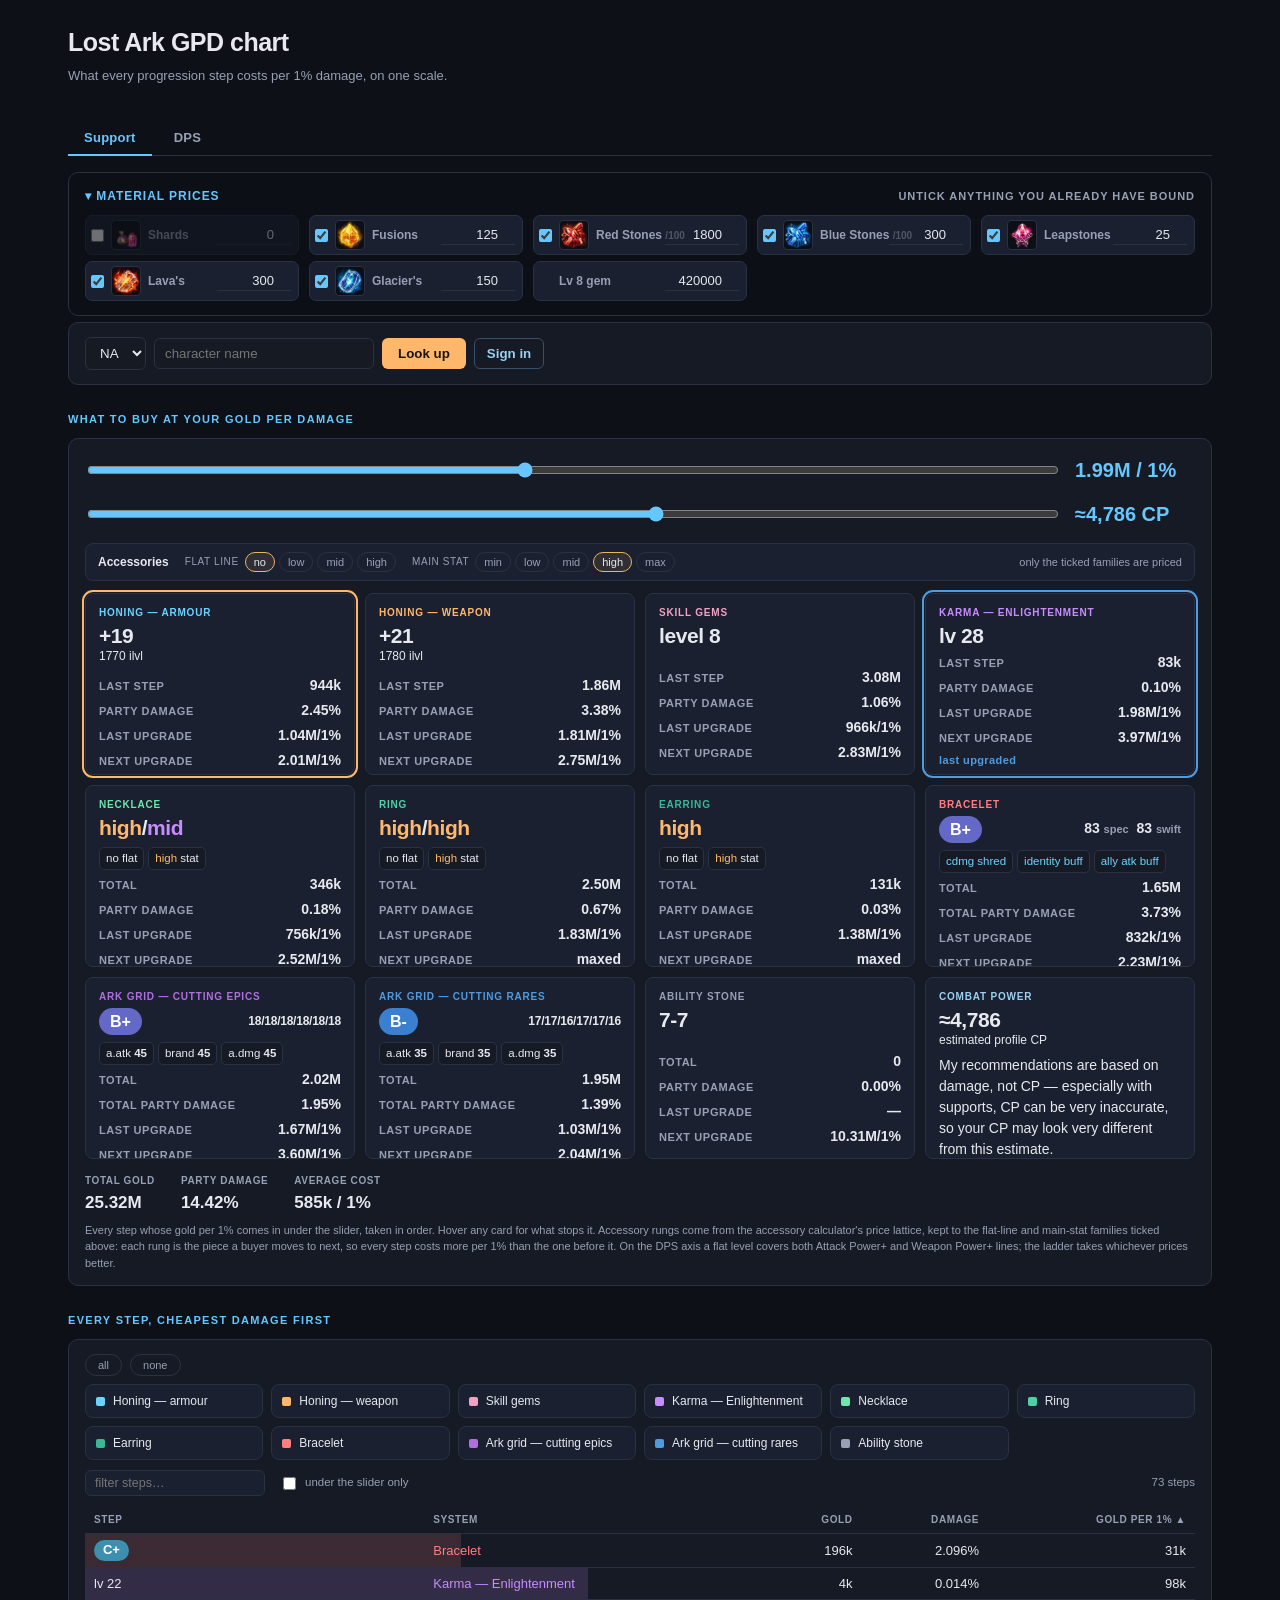
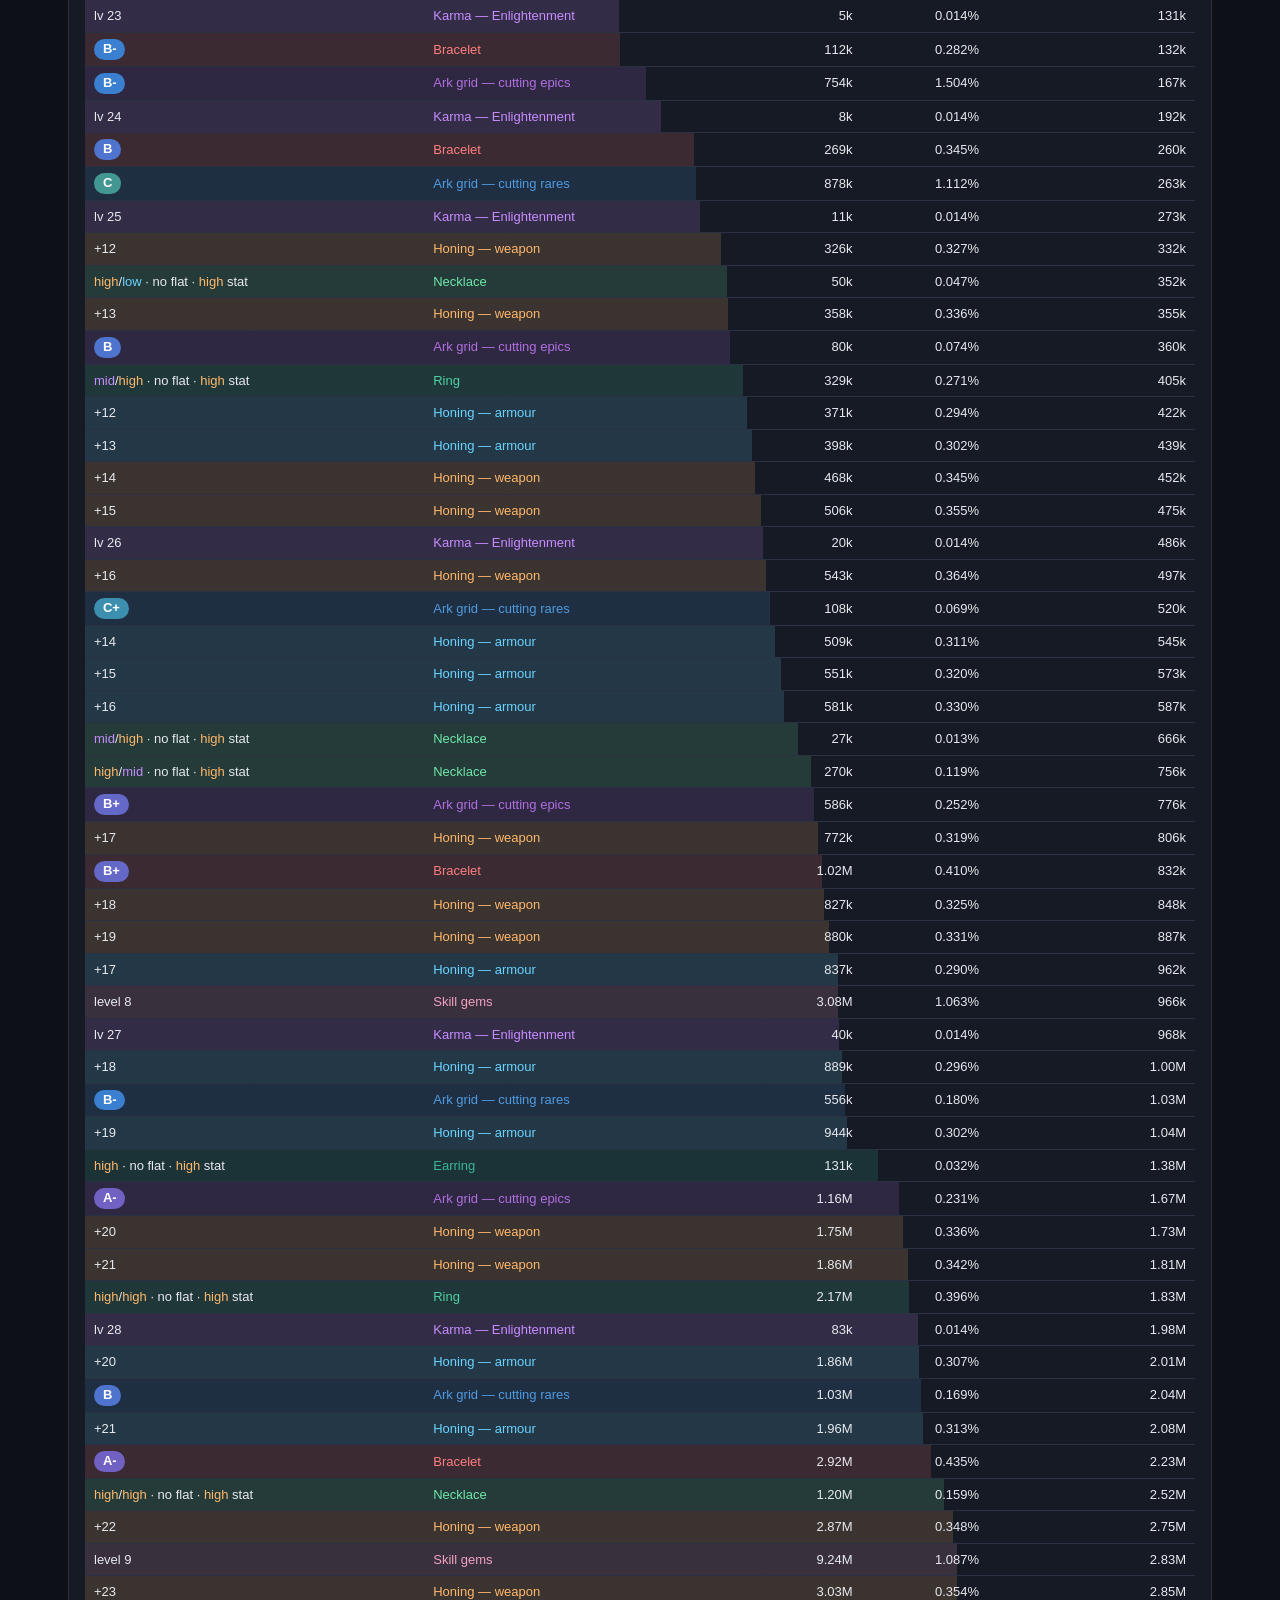
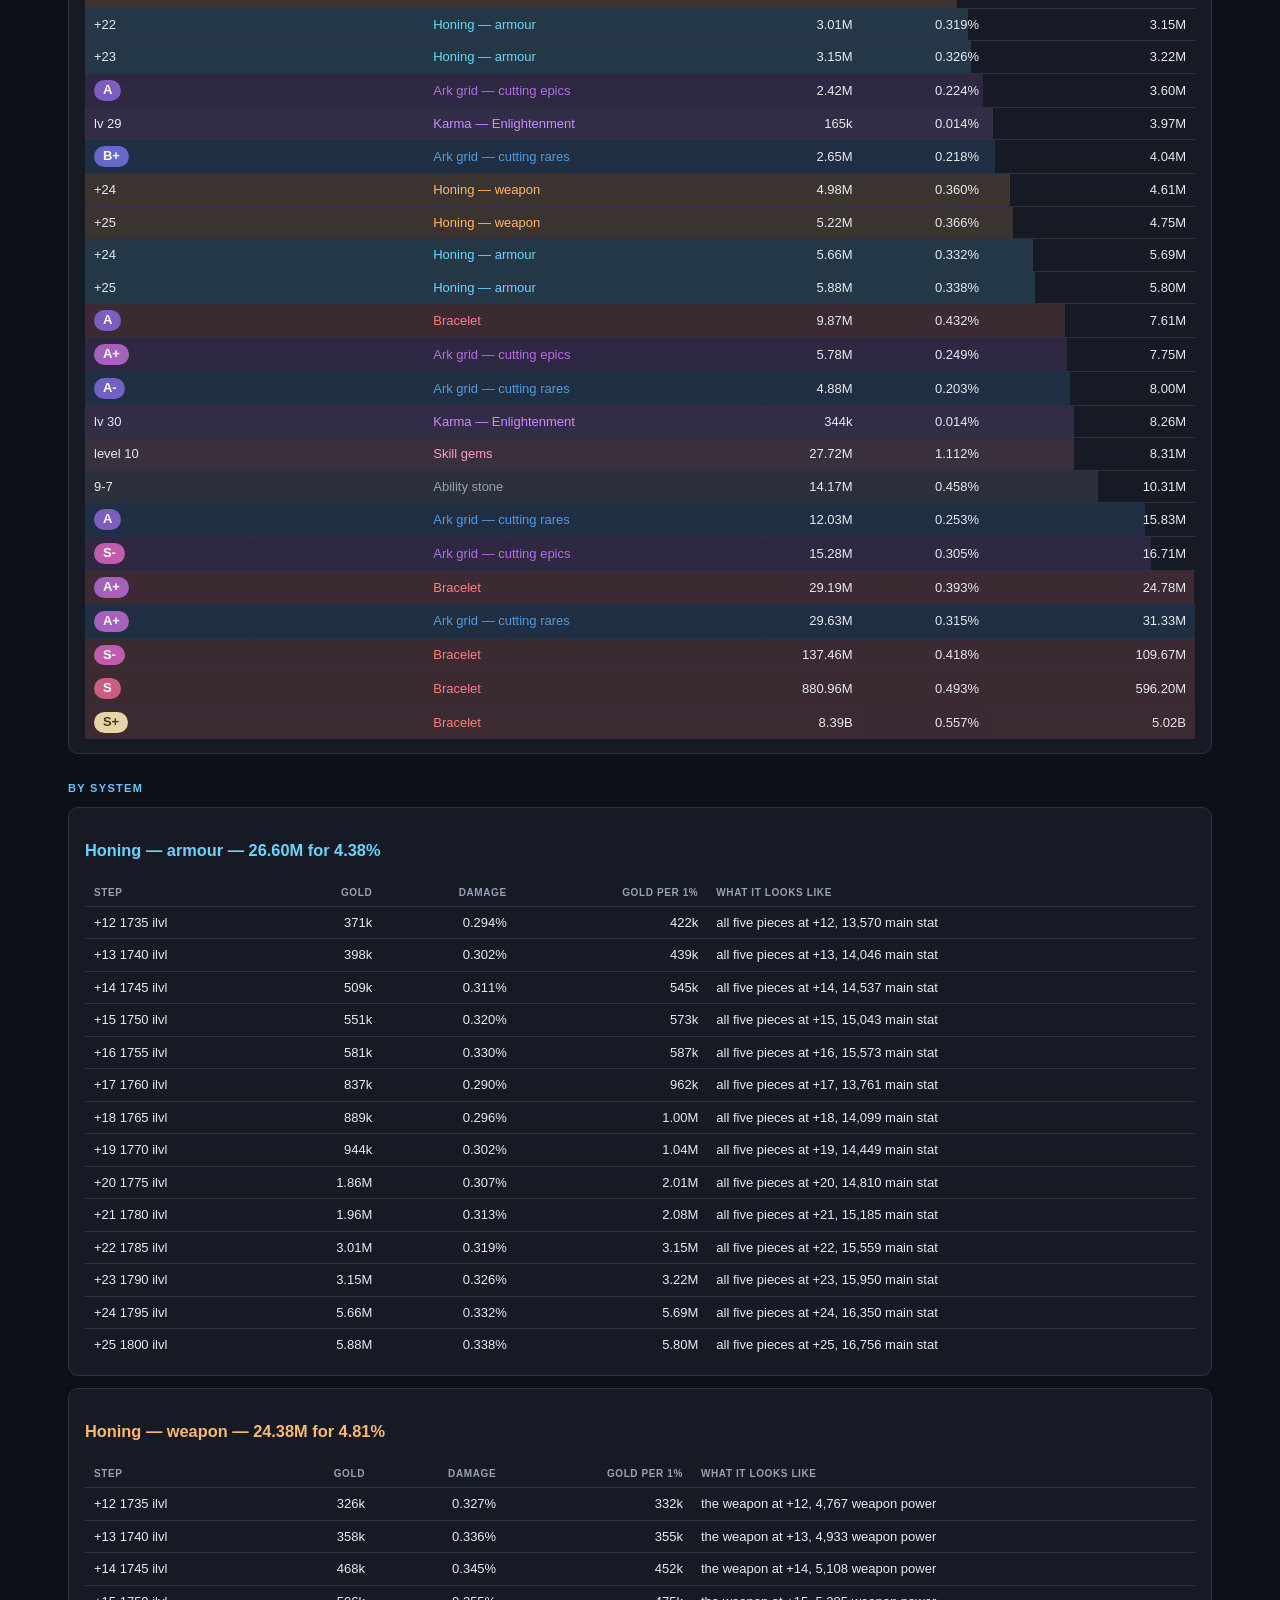
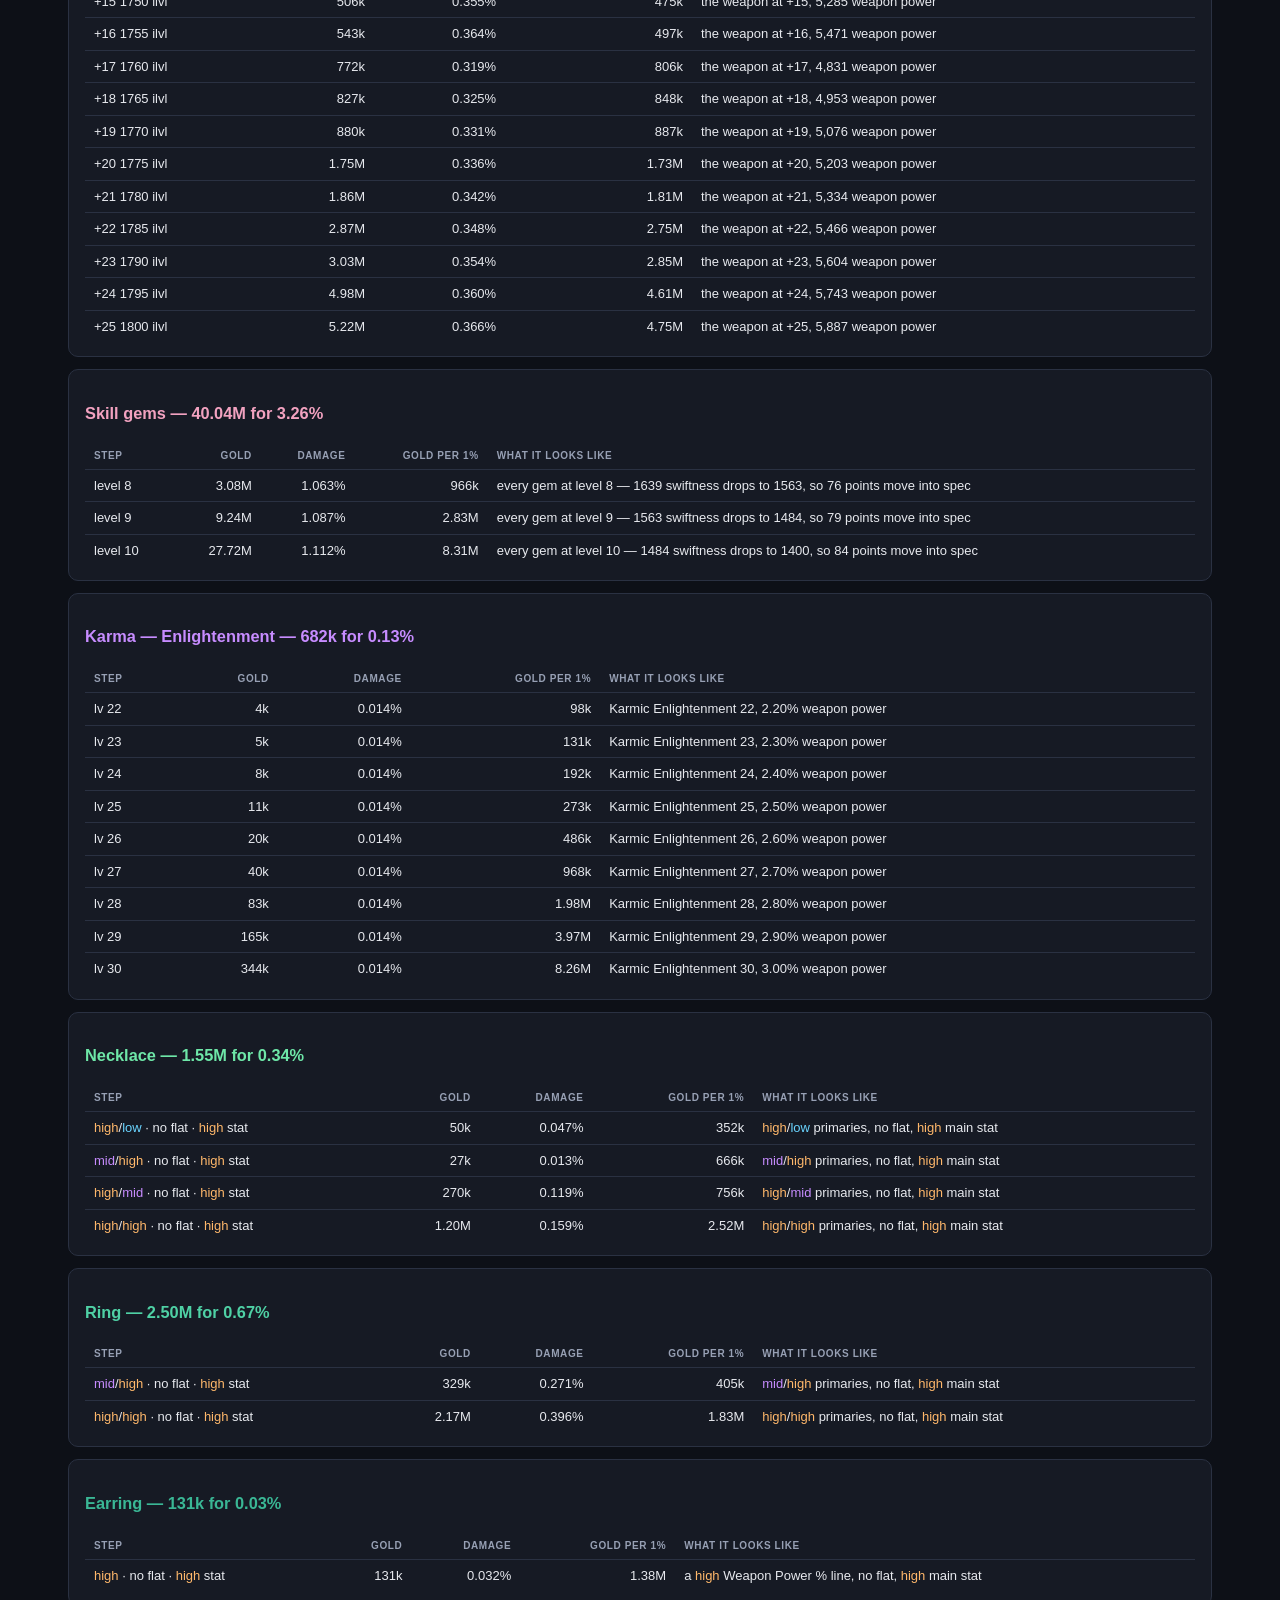
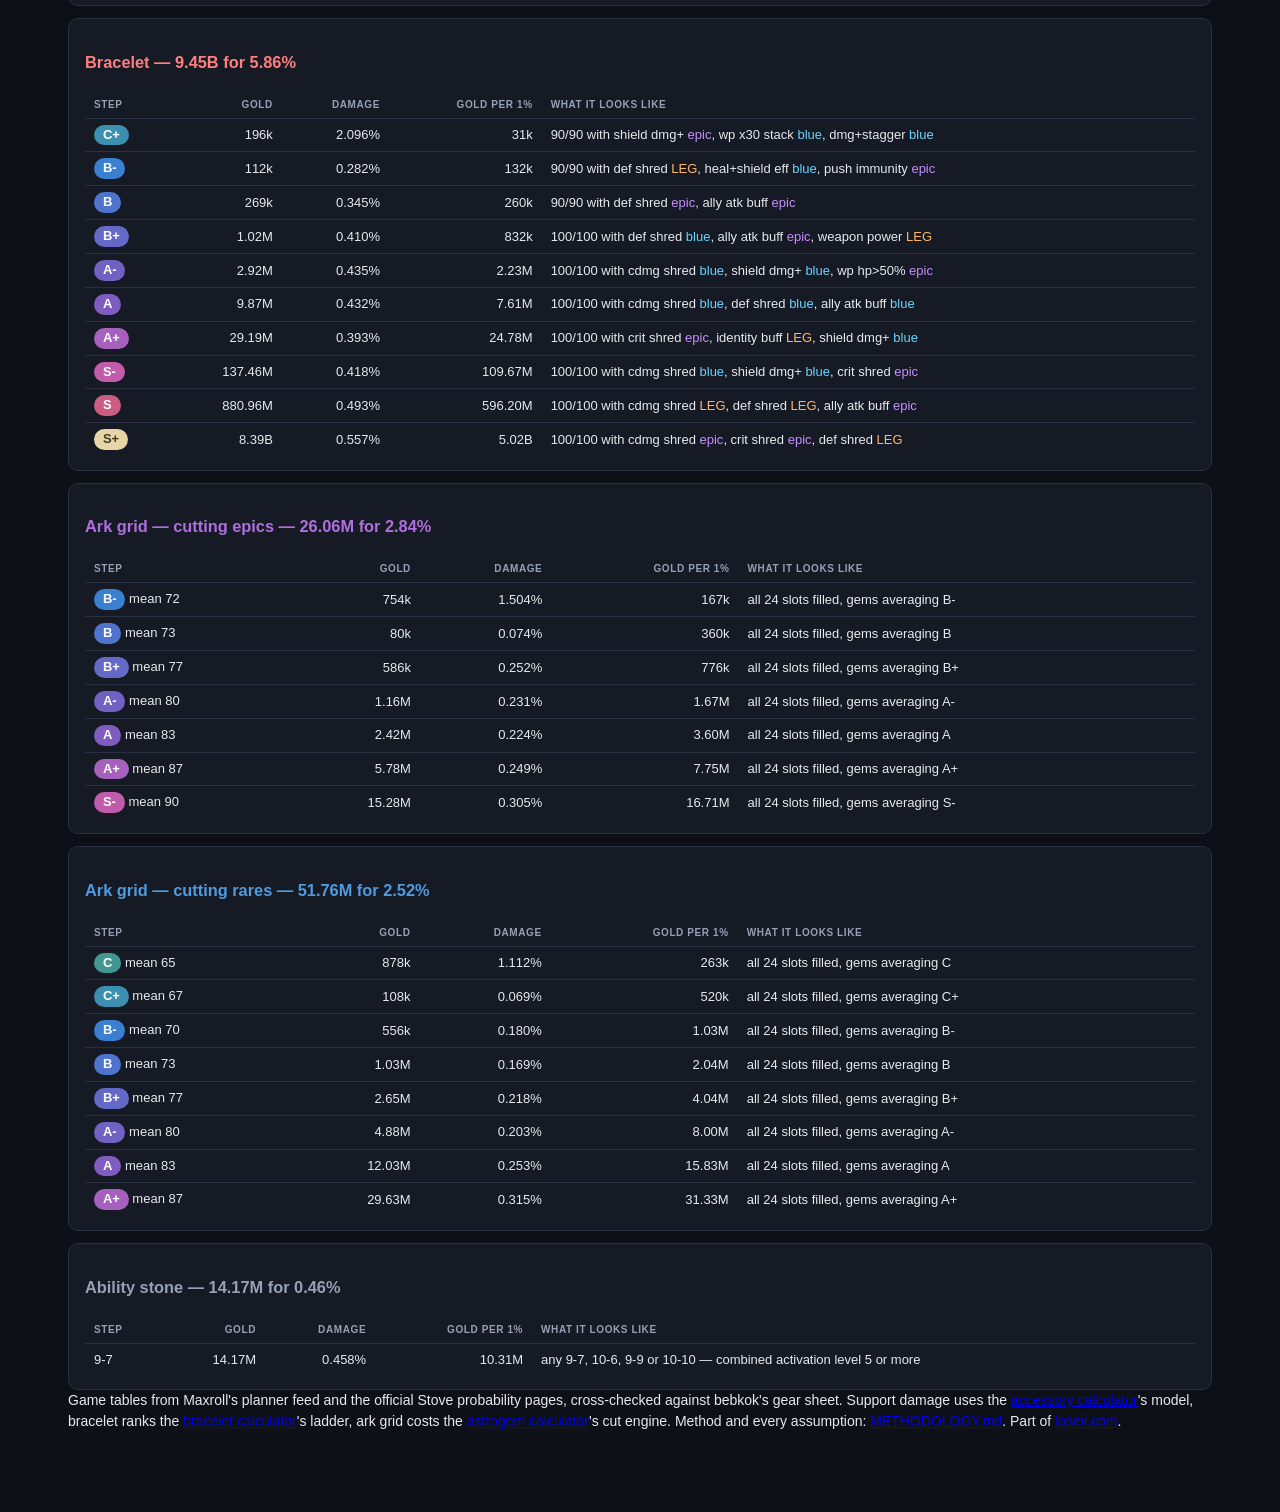
==== commit 63b62d91: "Accessory family switches; every DPS ark grid shard merged Accessories are now built on the page fro" ====
--- a/index.html
+++ b/index.html
@@ -11,7 +11,7 @@
 <meta property="og:description" content="What every Lost Ark progression system costs per 1% damage, on one scale.">
 <meta name='twitter:card' content='summary'>
 <link rel='icon' href="data:image/svg+xml,%3Csvg xmlns='http://www.w3.org/2000/svg' viewBox='0 0 32 32'%3E%3Cpath d='M4 26 L12 16 L19 21 L28 7' fill='none' stroke='%23e8b75c' stroke-width='3' stroke-linecap='round' stroke-linejoin='round'/%3E%3C/svg%3E">
-<link rel='stylesheet' href='styles.css?v=20260916a'>
+<link rel='stylesheet' href='styles.css?v=20260922a'>
 <style>.wrap{padding-top:calc(24px + var(--loseii-nav-offset,0px))}</style>
 <script src='https://www.loseii.com/nav.js' defer></script>
 <script src='https://www.loseii.com/social-bar.js' defer></script>
@@ -65,9 +65,13 @@
     <input type='range' id='cpSlider' step='1'>
     <div class='gpdval' id='cpOut'></div>
   </div>
+  <div class='accctl' id='accCtl'></div>
   <div class='plan' id='plan'></div>
   <div class='totals' id='planTotals'></div>
-  <div class='note'>Every step whose gold per 1% comes in under the slider, taken in order. Hover any card for what stops it.</div>
+  <div class='note'>Every step whose gold per 1% comes in under the slider, taken in order. Hover any card for what stops it.
+  Accessory rungs come from the accessory calculator's price lattice, kept to the flat-line and main-stat families
+  ticked above: each rung is the piece a buyer moves to next, so every step costs more per 1% than the one before it.
+  On the DPS axis a flat level covers both Attack Power+ and Weapon Power+ lines; the ladder takes whichever prices better.</div>
 </div>
 
 <h2>Every step, cheapest damage first</h2>
@@ -91,14 +95,14 @@
 </div>
 </div>
 
-<script src='model/support.js?v=20260916a'></script>
-<script src='model/gear.js?v=20260916a'></script>
-<script src='model/combat-power.js?v=20260916a'></script>
-<script src='model/honing.js?v=20260916a'></script>
-<script src='model/karma.js?v=20260916a'></script>
-<script src='model/gems.js?v=20260916a'></script>
+<script src='model/support.js?v=20260922a'></script>
+<script src='model/gear.js?v=20260922a'></script>
+<script src='model/combat-power.js?v=20260922a'></script>
+<script src='model/honing.js?v=20260922a'></script>
+<script src='model/karma.js?v=20260922a'></script>
+<script src='model/gems.js?v=20260922a'></script>
 <script src='https://www.loseii.com/loa-astrogem-calc/model/astrogem.js' defer></script>
-<script src='bible-oauth.js?v=20260916a'></script>
+<script src='bible-oauth.js?v=20260922a'></script>
 <script>
 (function () {
   "use strict";
@@ -288,7 +292,7 @@
   // Budgets are geometric, so interpolation runs on ln(budget).
   var _cpCurve = null, _cpCurveKey = "";
   function cpCrossings() {
-    var key = state.axis + "|" + ROWS.length + "|" + JSON.stringify(state.prices) + "|" +
+    var key = state.axis + "|" + ROWS.length + "|" + accFilterKey() + "|" + JSON.stringify(state.prices) + "|" +
       (state.arkgridRows.epic ? state.arkgridRows.epic.maxGpd : 0);
     if (_cpCurve && _cpCurveKey === key) return _cpCurve;
     // ONE RUNG PER UPGRADE (Shizu, 2026-08-19): every priced row in every
@@ -374,7 +378,9 @@
 
   var state = { axis: "support", view: "chart", prices: {}, enabled: {}, gem8Price: 420000,
                 honing: null, karma: null, rows: { support: null, dps: null }, arkgridRows: {},
-                braceletByGpd: null, accLattice: null, accIndex: null };
+                braceletByGpd: null, accLattice: null, accIndex: null,
+                // the accessory families the chart prices — the switches above the plan
+                accFilter: { flat: ["no"], stat: ["high"] } };
   var ROWS = [], PLAN = null, BUDGET = 0;
 
   function fmtGold(g) {
@@ -439,6 +445,139 @@
   }
 
   // ---- the rows --------------------------------------------------------
+  // ---- accessories: one chain per slot, live from the lattice -----------
+  // The accessory calculator's lattice prices every configuration of a slot
+  // (primary tiers x flat line x main-stat quintile) by its damage. The chart
+  // keeps only the families the switches tick and builds the chain a buyer
+  // walks as the budget rises: from the best piece the market gives away,
+  // each rung is the ticked piece that costs least per 1% FROM THE RUNG
+  // BEFORE IT — the lower convex hull of (gold, damage). A piece that is
+  // better and cheaper than something on the chain would have been picked
+  // first, so no rung is dominated, and each step is dearer per 1% than the
+  // last, which is what "taken in order under the slider" needs. The plain
+  // cost frontier the old baked rows followed kept cheap-but-tiny steps a
+  // buyer never takes, and they stalled the ladder until the slider passed
+  // them.
+  var ACC_KINDS = ["neck", "earring", "ring"];
+  var ACC_FLAT_OPTS = ["no", "low", "mid", "high"];
+  var ACC_STAT_OPTS = ["min", "low", "mid", "high", "max"];
+  function accFilterKey() {
+    return state.accFilter.flat.join(",") + "/" + state.accFilter.stat.join(",");
+  }
+  /** "atk-high" and "wpn-high" are both the high level; null is "no". */
+  function accFlatLevel(flat) { return flat ? flat.replace(/^(atk|wpn)-/, "") : "no"; }
+  function accAllowed(p) {
+    var f = state.accFilter;
+    return f.flat.indexOf(accFlatLevel(p.flat)) >= 0 && f.stat.indexOf(p.ms) >= 0;
+  }
+  function accChain(axis, kind) {
+    var f = state.accFilter;
+    state.accFam = state.accFam || {};
+    var ck = axis + ":" + kind + ":" + accFilterKey();
+    if (state.accFam[ck]) return state.accFam[ck];
+    var lat = state.accLattice && state.accLattice[axis];
+    var list = lat && lat[kind], goldIdx = list && lkAccGoldIndex(axis, kind);
+    if (!list || !goldIdx) return null;            // the lattice has not landed; do not cache
+    var pts = list.map(function (c) {
+      var prim = c.prim || [], flat = c.flat || null;
+      return { prim: prim, flat: flat, ms: c.ms, D: c.D,
+               gold: goldIdx[lkCfgKey(prim, flat, c.ms)] || 0,
+               label: lkCfgLabel({ prim: prim, flat: flat, ms: c.ms }) };
+    });
+    if (!f.flat.length || !f.stat.length) return (state.accFam[ck] = { base: null, rungs: [], off: true });
+    var fam = pts.filter(accAllowed);
+    // the base is what the market hands out free — the best piece under the
+    // price floor, WHATEVER its family: the switches say what to buy, not
+    // what to refuse for nothing. A ticked family with nothing better than
+    // the free piece has no rungs, which is the honest answer.
+    var base = null;
+    pts.forEach(function (p) { if (!p.gold && (!base || p.D > base.D)) base = p; });
+    if (!base) pts.forEach(function (p) { if (!base || p.D < base.D) base = p; });
+    var rungs = [], cur = base;
+    for (;;) {
+      var best = null, bestSlope = Infinity;
+      fam.forEach(function (p) {
+        if (p.D <= cur.D || p.gold <= cur.gold) return;
+        var slope = (p.gold - cur.gold) / (p.D - cur.D);
+        // equal slopes: take the further piece, the nearer one is the same buy
+        if (slope < bestSlope - 1e-9 || (Math.abs(slope - bestSlope) <= 1e-9 && p.D > best.D)) {
+          best = p; bestSlope = slope;
+        }
+      });
+      if (!best) break;
+      rungs.push(best); cur = best;
+    }
+    return (state.accFam[ck] = { base: base, rungs: rungs, off: false });
+  }
+  function accNoun(kind) { return kind === "neck" ? "necklace" : kind; }
+  function accPrimWords(axis, kind, cfg) {
+    if (axis === "support" && kind === "earring")
+      return cfg.prim[0] ? "a " + cfg.prim[0] + " Weapon Power % line" : "no Weapon Power % line";
+    return cfg.prim.map(function (t) { return t || "—"; }).join("/") + " primaries";
+  }
+  function accFlatWords(axis, flat, long) {
+    if (!flat) return long ? "no flat line" : "no flat";
+    var lvl = accFlatLevel(flat);
+    var stat = flat.indexOf("atk-") === 0 ? "Attack Power+" : "Weapon Power+";
+    if (long) return "a " + lvl + " " + stat + " line";
+    return (axis === "dps" ? (flat.indexOf("atk-") === 0 ? "atk " : "wpn ") : "") + lvl + " flat";
+  }
+  /** The chart's accessory rows for this axis, in chain order. */
+  function accessoryRows(axis) {
+    var out = [];
+    ACC_KINDS.forEach(function (kind) {
+      var ch = accChain(axis, kind);
+      if (!ch || !ch.rungs.length) return;
+      var prev = ch.base;
+      ch.rungs.forEach(function (r) {
+        out.push({
+          series: kind, label: r.label, to: r.label, from: prev.label,
+          gold: Math.round(r.gold - prev.gold), damage: r.D - prev.D, total: Math.round(r.gold),
+          buy: (kind === "earring" ? "an " : "a ") + accNoun(kind) + ": " + accPrimWords(axis, kind, r) +
+               ", " + accFlatWords(axis, r.flat, true) + ", " + r.ms + " main stat",
+          odds: "priced by the accessory calculator" + (axis === "dps" ? " on the DPS market" : "") +
+                ", which values an accessory strictly by its damage; the rung is the ticked piece that " +
+                "costs least per 1% from the rung before it",
+          minimum: accPrimWords(axis, kind, r) + ", " + accFlatWords(axis, r.flat, false) + ", " +
+                   r.ms + " main stat"
+        });
+        prev = r;
+      });
+    });
+    return out;
+  }
+  function pillSeg(dim, label, opts) {
+    return "<span class='rk-seg' data-dim='" + dim + "'><span class='rk-lbl'>" + label + "</span>" +
+      opts.map(function (o) {
+        return "<span class='rk-pill' data-val='" + o + "'>" + o + "</span>";
+      }).join("") + "</span>";
+  }
+  /** The switches above the plan. Built once; every render re-syncs the pills. */
+  function renderAccCtl() {
+    var host = el("accCtl");
+    if (!host.firstChild) {
+      host.innerHTML = "<span class='acc-title'>Accessories</span>" +
+        pillSeg("flat", "flat line", ACC_FLAT_OPTS) + pillSeg("stat", "main stat", ACC_STAT_OPTS) +
+        "<span class='acc-hint' id='accHint'></span>";
+      host.addEventListener("click", function (ev) {
+        var pill = ev.target.closest ? ev.target.closest(".rk-pill") : null;
+        if (!pill) return;
+        var dim = pill.parentNode.getAttribute("data-dim"), val = pill.getAttribute("data-val");
+        var sel = state.accFilter[dim], i = sel.indexOf(val);
+        if (i >= 0) sel.splice(i, 1); else sel.push(val);
+        render();
+      });
+    }
+    [].slice.call(host.querySelectorAll(".rk-pill")).forEach(function (p) {
+      var dim = p.parentNode.getAttribute("data-dim");
+      p.classList.toggle("on", state.accFilter[dim].indexOf(p.getAttribute("data-val")) >= 0);
+    });
+    var off = !state.accFilter.flat.length || !state.accFilter.stat.length;
+    el("accHint").textContent = off
+      ? "accessories off — tick a flat line and a main stat to price them"
+      : "only the ticked families are priced";
+  }
+
   function steps() {
     var d = state.honing, P = Support.DEFAULTS, out = [];
     var baked = state.rows[state.axis] || [];
@@ -505,6 +644,8 @@
       if (dpsDmg && (r.series === "armor" || r.series === "weapon" || r.series === "karma")) return;
       // no baked ark grid rows on either axis while the recompute runs
       if (r.series === "arkgrid") return;
+      // accessories are computed live from the lattice (accessoryRows)
+      if (ACC_KINDS.indexOf(r.series) >= 0) return;
       var c = Object.assign({}, r);
       // gem steps reprice from the editable level-8 gem price (baked at 420k)
       if (r.series === "gems") {
@@ -514,6 +655,7 @@
       }
       out.push(c);
     });
+    accessoryRows(state.axis).forEach(function (r) { out.push(r); });
     // The ark grid is priced by the ACCOUNT model, per Shizu: rows are the
     // stretches of a simulated account's build, so the price, the damage, the
     // example and the pill all describe one grid. The band ladder lives on in
@@ -874,11 +1016,7 @@
   }
 
   // ---- the ranked table: filter, search, sort — state survives renders ----
-  // flat/stat are multi-select sets; empty means "any". Shizu's default
-  // view: no-flat, high-stat variants.
-  var TABLE = { sort: "gpd", dir: 1, off: {}, q: "", under: false,
-    flat: ["no"], stat: ["high"] };
-  var ACC_SERIES = { neck: 1, ring: 1, earring: 1 };
+  var TABLE = { sort: "gpd", dir: 1, off: {}, q: "", under: false };
   var SORTS = {
     system: function (a, b) { return SERIES[a.series].label.localeCompare(SERIES[b.series].label) || a.gpd - b.gpd; },
     gold:   function (a, b) { return a.gold - b.gold || a.gpd - b.gpd; },
@@ -892,15 +1030,6 @@
       if (!isFinite(r.gpd)) return false;
       if (TABLE.off[r.series]) return false;
       if (TABLE.under && r.gpd > BUDGET) return false;
-      // flat / stat variant filters bite accessory rows only, so they
-      // compose with the series boxes instead of blanking everything else
-      if (ACC_SERIES[r.series]) {
-        var label = String(r.to || r.label);
-        if (TABLE.flat.length && !TABLE.flat.some(function (v) {
-          return label.indexOf(v + " flat") >= 0; })) return false;
-        if (TABLE.stat.length && !TABLE.stat.some(function (v) {
-          return label.indexOf(v + " stat") >= 0; })) return false;
-      }
       if (q && (String(r.to || r.label) + " " + SERIES[r.series].label)
             .toLowerCase().indexOf(q) < 0) return false;
       return true;
@@ -909,20 +1038,10 @@
 
   function ensureToolbar() {
     if (el("rk-toolbar")) return;
-    function seg(dim, opts) {
-      return "<span class='rk-seg' data-dim='" + dim + "'><span class='rk-lbl'>" + dim + "</span>" +
-        opts.map(function (o) {
-          var on = o === "any" ? !TABLE[dim].length : TABLE[dim].indexOf(o) >= 0;
-          return "<span class='rk-pill" + (on ? " on" : "") +
-            "' data-val='" + o + "'>" + o + "</span>";
-        }).join("") + "</span>";
-    }
     el("ranked").innerHTML =
       "<div class='rk-toolbar' id='rk-toolbar'>" +
       "<input class='rk-input' id='rk-q' type='text' placeholder='filter steps…'>" +
       "<label class='rk-under'><input type='checkbox' id='rk-under'> under the slider only</label>" +
-      seg("flat", ["any", "no", "low", "mid", "high"]) +
-      seg("stat", ["any", "min", "low", "mid", "high", "max"]) +
       "<span class='rk-count' id='rk-count'></span></div>" +
       "<div id='rk-table'></div>";
     el("rk-q").value = TABLE.q;
@@ -932,24 +1051,6 @@
     });
     el("rk-under").addEventListener("change", function () {
       TABLE.under = this.checked; renderRanked(ROWS); wireTips();
-    });
-    [].slice.call(el("rk-toolbar").querySelectorAll(".rk-seg")).forEach(function (group) {
-      var dim = group.getAttribute("data-dim");
-      group.addEventListener("click", function (ev) {
-        var pill = ev.target.closest(".rk-pill");
-        if (!pill) return;
-        var val = pill.getAttribute("data-val");
-        if (val === "any") TABLE[dim] = [];
-        else {
-          var i = TABLE[dim].indexOf(val);
-          if (i >= 0) TABLE[dim].splice(i, 1); else TABLE[dim].push(val);
-        }
-        [].slice.call(group.querySelectorAll(".rk-pill")).forEach(function (p) {
-          var v = p.getAttribute("data-val");
-          p.classList.toggle("on", v === "any" ? !TABLE[dim].length : TABLE[dim].indexOf(v) >= 0);
-        });
-        renderRanked(ROWS); wireTips();
-      });
     });
   }
 
@@ -1277,63 +1378,48 @@
   }
 
   /**
-   * THE RUNGS THE GEAR LIST SHOWS: one main-stat quintile (high) and no flat
-   * roll, so every step is a plain primary-line upgrade — "high/low → high/mid"
-   * — instead of the frontier's sideways shuffles through flats and stat rolls,
-   * which read as "your next buy is a LOW main stat necklace" when you already
-   * hold a high one.
-   *
-   * The chart's own accessory ladder is still the cost frontier and is not
-   * touched. This is a readable projection of the same lattice: the prices are
-   * the same gold deltas the chart's rows are built from, so a rung here is
-   * comparable to a honing or bracelet rung on the same axis.
-   *
-   * Everything under the market's price floor is the ladder's BASE rather than
-   * a rung, which is the chart's own "nothing worth pricing" convention.
+   * THE RUNGS THE GEAR LIST SHOWS are the chart's own accessory chain for the
+   * families ticked above the plan (accChain): base first, then the rungs.
+   * A piece the chart would not price — a flat line while "no" is the only
+   * flat ticked, say — still gets placed: its damage and its market price
+   * come from the full lattice, and the next step is priced from it.
    */
-  var LK_MS_RUNG = "high";
   function lkFamily(axis, kind) {
-    state.accFam = state.accFam || {};
-    var ck = axis + ":" + kind;
-    if (state.accFam[ck]) return state.accFam[ck];
-    var dSrc = state.accLattice && state.accLattice[axis];
-    if (!dSrc || !dSrc[kind] || !lkAccGoldIndex(axis, kind)) return null;
-    var fam = dSrc[kind].filter(function (c) {
-      return !c.flat && c.ms === LK_MS_RUNG;
-    }).map(function (c) {
-      var prim = c.prim || [];
-      return { prim: prim, flat: null, ms: LK_MS_RUNG, D: c.D,
-               gold: lkAccGold(axis, kind, prim, null, LK_MS_RUNG),
-               label: lkCfgLabel({ prim: prim, flat: null, ms: LK_MS_RUNG }) };
-    }).sort(function (a, b) { return a.D - b.D; });
-    if (!fam.length) return null;
-    var first = 0;
-    while (first < fam.length - 1 && !fam[first + 1].gold) first++;
-    state.accFam[ck] = fam.slice(first);        // [0] is the base, the rest are rungs
-    return state.accFam[ck];
+    var ch = accChain(axis, kind);
+    return ch && ch.base && ch.rungs.length ? [ch.base].concat(ch.rungs) : null;
   }
   /** A step between two points on that ladder, priced like any other row. */
   function lkAccStep(from, to) {
     if (!from || !to) return null;
     var dmg = to.D - from.D, gold = Math.max(0, to.gold - (from.gold || 0));
     return { to: to.label, label: to.label, gold: gold, damage: dmg,
-             gpd: dmg > 0 ? gold / (dmg * party()) : Infinity };
+             gpd: dmg > 0 ? gold / (dmg * party()) : Infinity,
+             // the market prices the rung under the piece worn: the step costs
+             // nothing beyond selling one and buying the other
+             underPrice: to.gold <= (from.gold || 0) };
   }
   /**
    * Where a real piece sits on that ladder — INCLUDING ITSELF as a rung. The
    * next step is priced from the piece the character actually wears, not from
-   * the rung below it, so a good piece is not charged twice.
+   * the rung below it, so a good piece is not charged twice. Of the rungs
+   * above, the next buy is the one that costs least per 1% FROM THIS PIECE:
+   * on the chain that is the rung straight above; off it — a dear flat roll
+   * the switches exclude — it can be a rung further up.
    */
   function lkAccPlace(axis, kind, cfg) {
     var fam = lkFamily(axis, kind);
     if (!fam || !cfg) return null;
-    var below = null, belowAt = -1, above = null, i;
+    var below = null, belowAt = -1, i;
     for (i = 0; i < fam.length; i++) {
-      if (fam[i].D <= cfg.D) { below = fam[i]; belowAt = i; }
-      else { above = fam[i]; break; }
+      if (fam[i].D <= cfg.D) { below = fam[i]; belowAt = i; } else break;
     }
     var mineRung = { prim: cfg.prim, flat: cfg.flat, ms: cfg.ms, D: cfg.D,
                      gold: cfg.gold || 0, label: lkCfgLabel(cfg) };
+    var next = null;
+    for (i = belowAt + 1; i < fam.length; i++) {
+      var st = lkAccStep(mineRung, fam[i]);
+      if (st && (!next || st.gpd < next.gpd)) next = st;
+    }
     return {
       base: fam[0],
       underBase: belowAt <= 0,
@@ -1341,9 +1427,8 @@
       // reached it, from the ladder rung underneath, and the one out of it. So
       // a good piece is neither charged twice nor credited to a rung you never
       // bought.
-      last: belowAt >= 0 && below !== mineRung && cfg.D > below.D
-        ? lkAccStep(below, mineRung) : null,
-      next: lkAccStep(mineRung, above)
+      last: belowAt >= 0 && cfg.D > below.D ? lkAccStep(below, mineRung) : null,
+      next: next
     };
   }
 
@@ -2120,6 +2205,7 @@
 
   function render() {
     readBudget();                 // the ark grid rows are priced at this budget
+    renderAccCtl();
     ROWS = steps();
     if (!ROWS.length) {
       el("ranked").innerHTML = "<div class='placeholder'>The DPS chart is still being built.</div>";
@@ -2213,7 +2299,8 @@
                grab("data/arkgrid-rows-dps-epic.json"),
                grab("data/arkgrid-rows-dps-rare.json"),
                grab("data/arkgrid-progress-dps.json"),
-               grab("data/cp-grid-dps.json")]).then(function (all) {
+               grab("data/cp-grid-dps.json"),
+               lkLoadLattice()]).then(function (all) {
     state.cpGridDps = all[13];
     state.braceletLines = all[8];
     state.braceletCritEq = all[9];
--- a/styles.css
+++ b/styles.css
@@ -198,6 +198,9 @@
 .rk-pill{cursor:pointer;user-select:none;font-size:11px;color:var(--dim);border:1px solid var(--border);border-radius:999px;padding:1px 8px}
 .rk-pill:hover{color:var(--text)}
 .rk-pill.on{color:var(--text);border-color:#e8b75c;background:rgba(232,183,92,.10)}
+.accctl{display:flex;flex-wrap:wrap;align-items:center;gap:8px 16px;margin:0 0 12px;padding:8px 12px;background:var(--panel2);border:1px solid var(--border);border-radius:8px}
+.acc-title{font-size:12px;font-weight:600}
+.acc-hint{font-size:11px;color:var(--dim);margin-left:auto}
 th.sortable{cursor:pointer;user-select:none}
 th.sortable:hover{color:var(--text)}
 .legend span{display:inline-flex;align-items:center;gap:6px;white-space:nowrap}
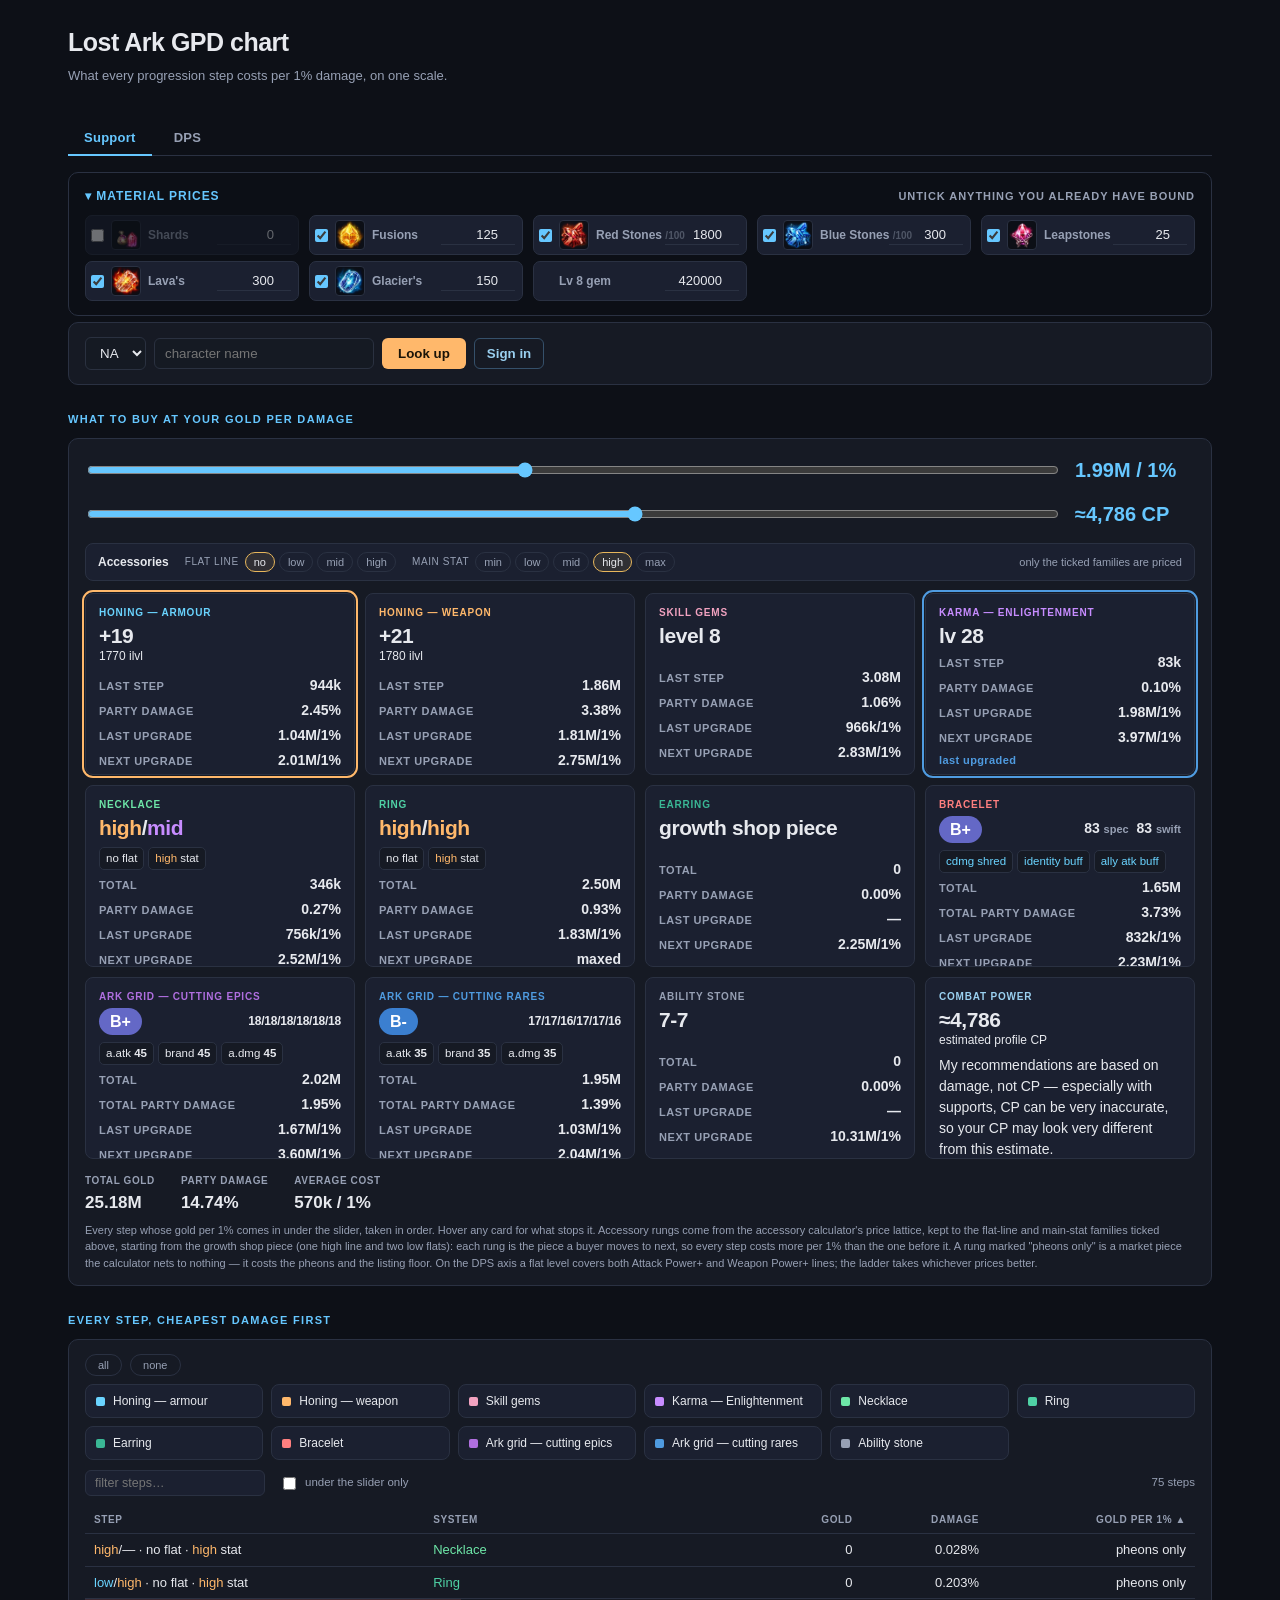
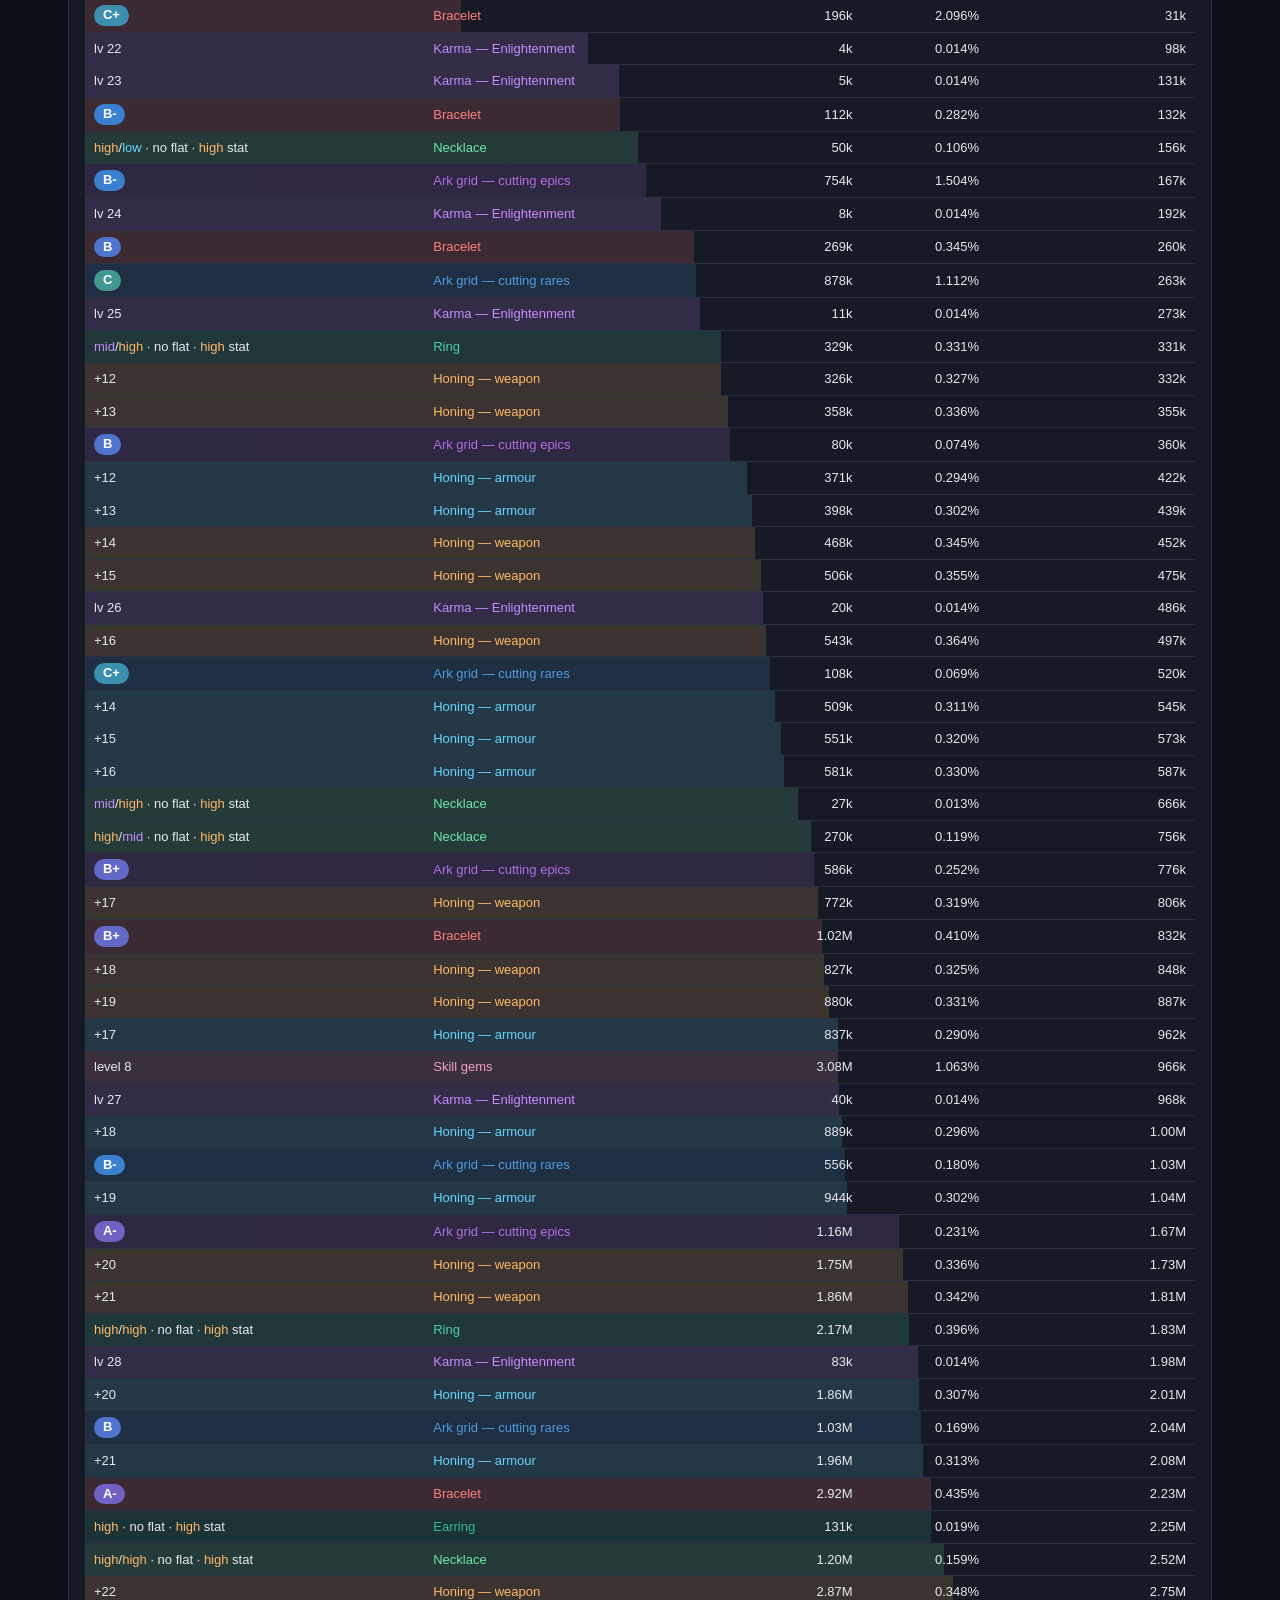
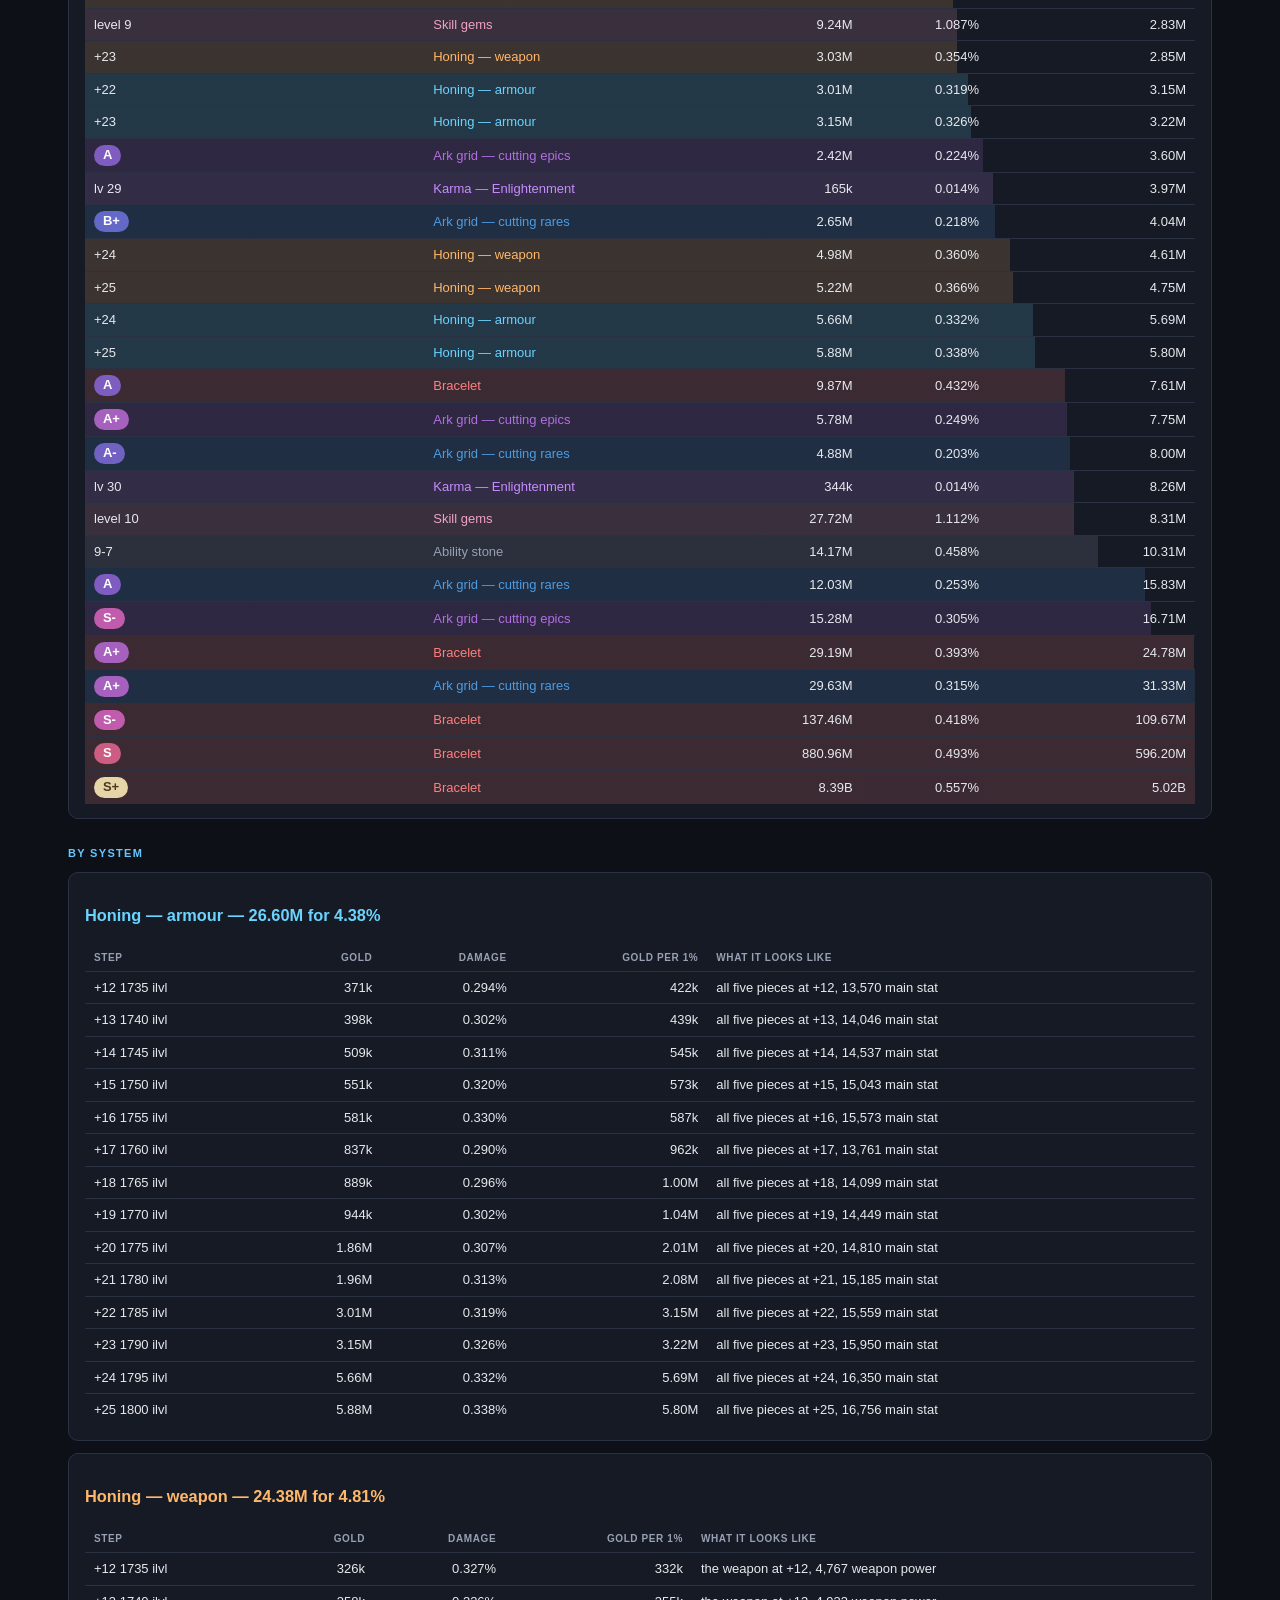
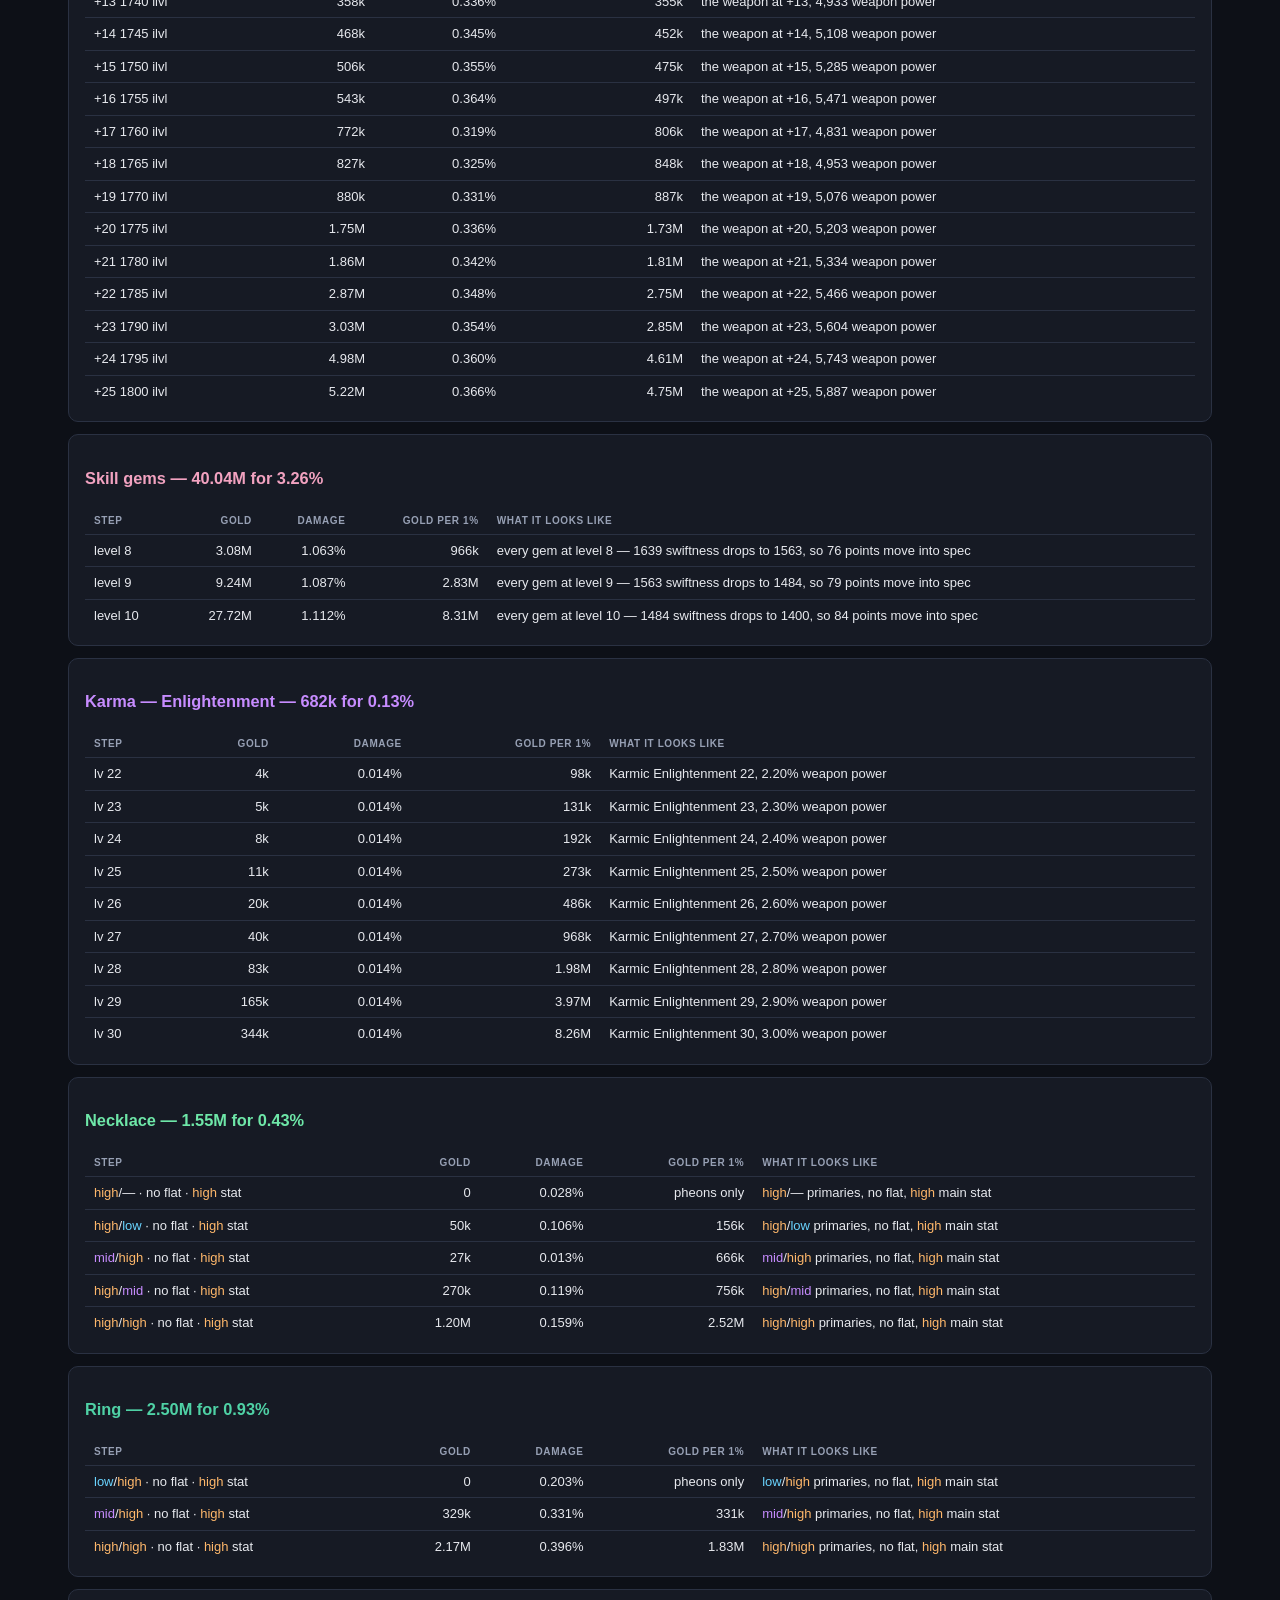
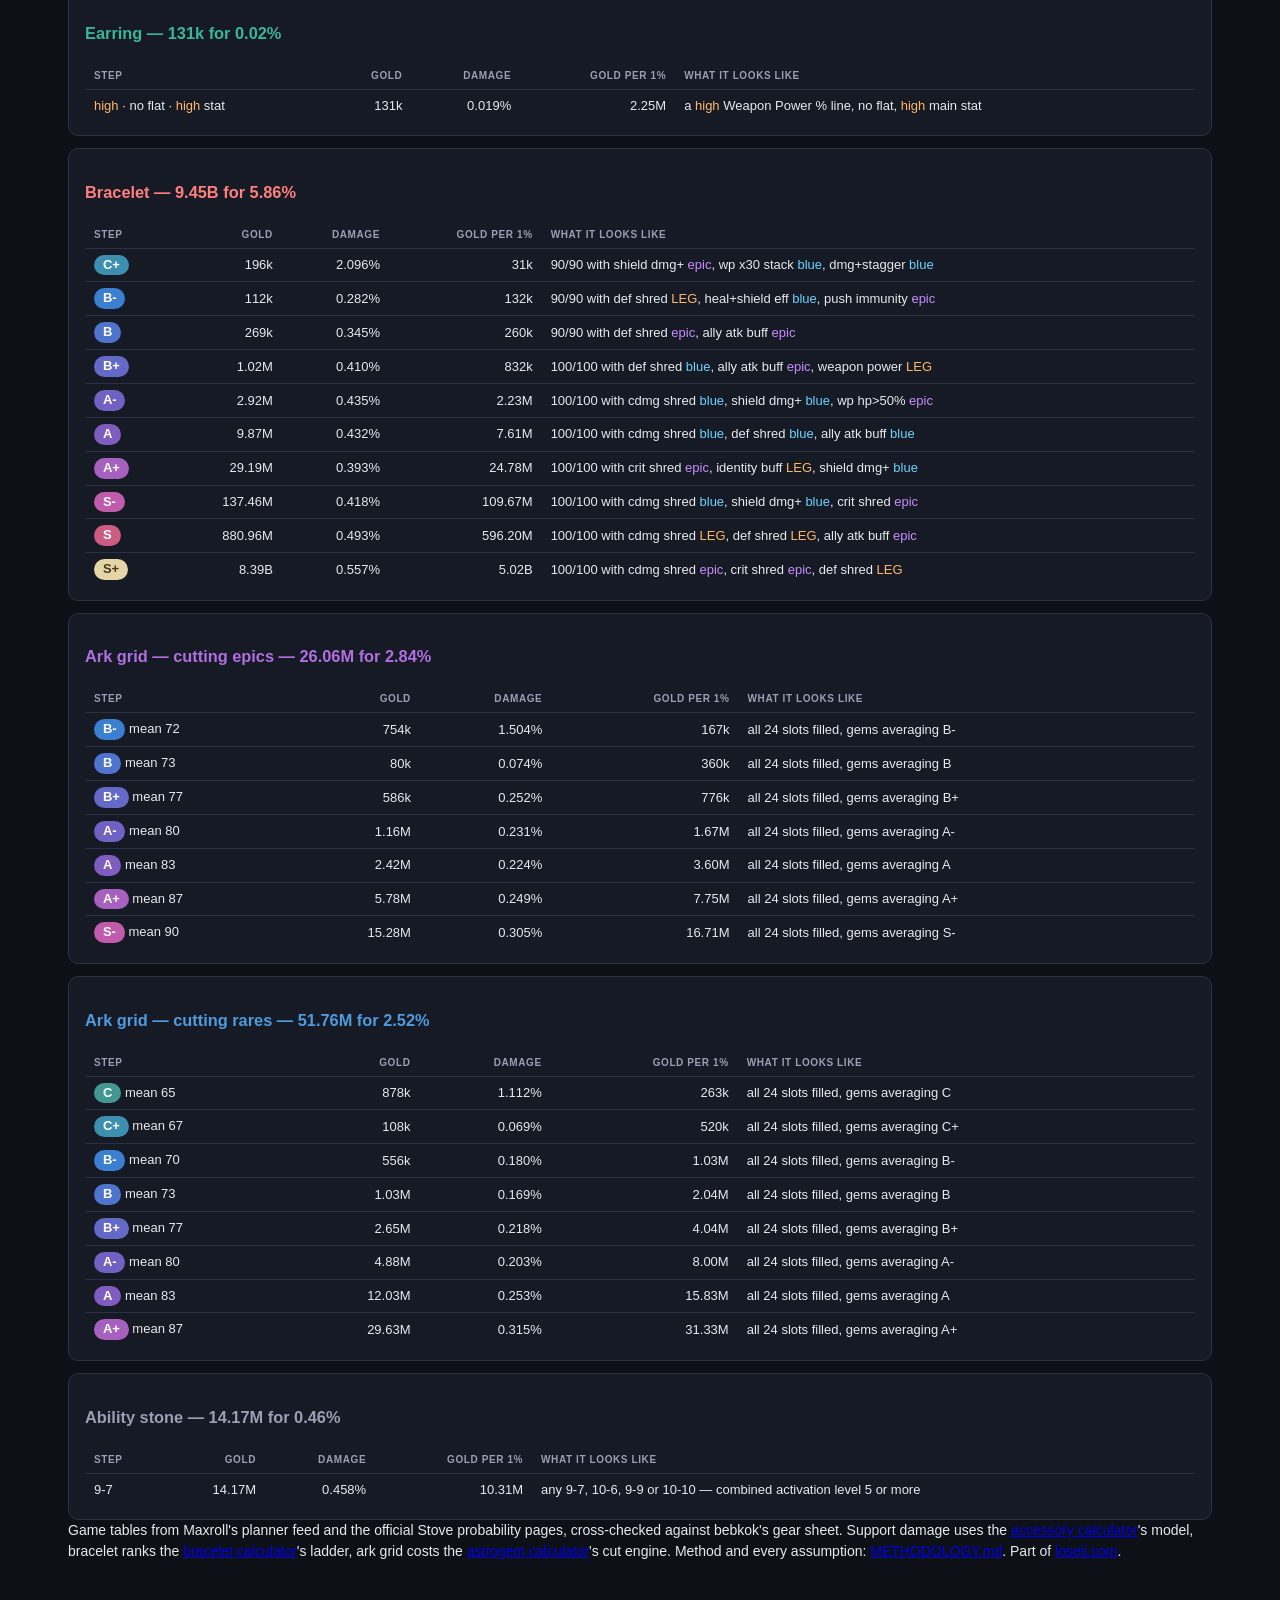
==== commit 7c66c445: "Accessory chains start from the growth shop piece Shizu's call: the base of every accessory chain is" ====
--- a/index.html
+++ b/index.html
@@ -70,8 +70,10 @@
   <div class='totals' id='planTotals'></div>
   <div class='note'>Every step whose gold per 1% comes in under the slider, taken in order. Hover any card for what stops it.
   Accessory rungs come from the accessory calculator's price lattice, kept to the flat-line and main-stat families
-  ticked above: each rung is the piece a buyer moves to next, so every step costs more per 1% than the one before it.
-  On the DPS axis a flat level covers both Attack Power+ and Weapon Power+ lines; the ladder takes whichever prices better.</div>
+  ticked above, starting from the growth shop piece (one high line and two low flats): each rung is the piece a buyer
+  moves to next, so every step costs more per 1% than the one before it. A rung marked "pheons only" is a market piece
+  the calculator nets to nothing — it costs the pheons and the listing floor. On the DPS axis a flat level covers both
+  Attack Power+ and Weapon Power+ lines; the ladder takes whichever prices better.</div>
 </div>
 
 <h2>Every step, cheapest damage first</h2>
@@ -112,9 +114,9 @@
     weapon:   { label: "Honing — weapon", color: "#ffb86b", base: "+11", spend: "last" },
     gems:     { label: "Skill gems",      color: "#f2a2c0", base: "level 7", spend: "last" },
     karma:    { label: "Karma — Enlightenment", color: "#c78cff", base: "lv 21", spend: "last" },
-    neck:     { label: "Necklace",        color: "#6ee7a8", base: "nothing worth pricing" },
-    ring:     { label: "Ring",            color: "#4fd1a5", base: "nothing worth pricing" },
-    earring:  { label: "Earring",         color: "#3ab795", base: "nothing worth pricing" },
+    neck:     { label: "Necklace",        color: "#6ee7a8", base: "growth shop piece" },
+    ring:     { label: "Ring",            color: "#4fd1a5", base: "growth shop piece" },
+    earring:  { label: "Earring",         color: "#3ab795", base: "growth shop piece" },
     bracelet: { label: "Bracelet",        color: "#ff7f7f", base: "F" },
     // the DPS axis still runs the single baked ark grid row until its own cost
     // runs exist; support splits into the two raw-gem supplies
@@ -383,6 +385,13 @@
                 accFilter: { flat: ["no"], stat: ["high"] } };
   var ROWS = [], PLAN = null, BUDGET = 0;
 
+  /** Gold per 1% for a row. A rung the calculator nets to nothing sits under
+   *  the market floor: you pay the pheons and the listing floor, not a price
+   *  the model can name, so it is never shown as "0". */
+  function fmtGpd(g, suffix) {
+    if (g === 0) return "pheons only";
+    return fmtGold(g) + (suffix || "");
+  }
   function fmtGold(g) {
     if (!isFinite(g)) return "—";
     if (g >= 1e9) return (g / 1e9).toFixed(2) + "B";
@@ -449,16 +458,39 @@
   // The accessory calculator's lattice prices every configuration of a slot
   // (primary tiers x flat line x main-stat quintile) by its damage. The chart
   // keeps only the families the switches tick and builds the chain a buyer
-  // walks as the budget rises: from the best piece the market gives away,
-  // each rung is the ticked piece that costs least per 1% FROM THE RUNG
-  // BEFORE IT — the lower convex hull of (gold, damage). A piece that is
-  // better and cheaper than something on the chain would have been picked
-  // first, so no rung is dominated, and each step is dearer per 1% than the
-  // last, which is what "taken in order under the slider" needs. The plain
-  // cost frontier the old baked rows followed kept cheap-but-tiny steps a
-  // buyer never takes, and they stalled the ladder until the slider passed
-  // them.
+  // walks as the budget rises: from the GROWTH SHOP piece everyone starts
+  // with (Shizu, 2026-09-22 — the better primary at high plus two low flat
+  // lines, at the bottom main-stat quintile; the calculator's own first
+  // baseline), each rung is the ticked piece that costs least per 1% FROM
+  // THE RUNG BEFORE IT — the lower convex hull of (gold, damage). A piece
+  // that is better and cheaper than something on the chain would have been
+  // picked first, so no rung is dominated, and each step is dearer per 1%
+  // than the last, which is what "taken in order under the slider" needs.
+  // The plain cost frontier the old baked rows followed kept cheap-but-tiny
+  // steps a buyer never takes, and they stalled the ladder until the slider
+  // passed them. A market piece the calculator nets to nothing that still
+  // beats the shop piece is the first rung, at the pheons only.
   var ACC_KINDS = ["neck", "earring", "ring"];
+  var ACC_SHOP_FLAT = "low", ACC_SHOP_MS = "min";
+  /** The growth-shop piece as a point on this slot's lattice. The support
+   *  lattice carries one flat (Weapon Power+; Attack Power+ is worth nothing
+   *  to a support), so it is a lattice point. The DPS lattice keeps atk and
+   *  wpn flats apart, so the two-flat piece is assembled from three points:
+   *  each flat's gain over the bare piece, added in log space. */
+  function accShopBase(axis, byKey, nprim) {
+    var prim = ["high"].concat(new Array(nprim - 1).fill(null));
+    var label = "high" + (nprim > 1 ? "/—" : "") + " · low atk & wpn flats · " + ACC_SHOP_MS + " stat";
+    var bare = byKey[lkCfgKey(prim, null, ACC_SHOP_MS)];
+    if (axis === "support") {
+      var p = byKey[lkCfgKey(prim, ACC_SHOP_FLAT, ACC_SHOP_MS)];
+      return p ? { prim: prim, flat: ACC_SHOP_FLAT, ms: ACC_SHOP_MS, D: p.D, gold: 0, label: label, shop: true } : null;
+    }
+    var atk = byKey[lkCfgKey(prim, "atk-" + ACC_SHOP_FLAT, ACC_SHOP_MS)];
+    var wpn = byKey[lkCfgKey(prim, "wpn-" + ACC_SHOP_FLAT, ACC_SHOP_MS)];
+    if (!bare || !atk || !wpn) return null;
+    return { prim: prim, flat: "atk-" + ACC_SHOP_FLAT, ms: ACC_SHOP_MS,
+             D: bare.D + (atk.D - bare.D) + (wpn.D - bare.D), gold: 0, label: label, shop: true };
+  }
   var ACC_FLAT_OPTS = ["no", "low", "mid", "high"];
   var ACC_STAT_OPTS = ["min", "low", "mid", "high", "max"];
   function accFilterKey() {
@@ -478,26 +510,29 @@
     var lat = state.accLattice && state.accLattice[axis];
     var list = lat && lat[kind], goldIdx = list && lkAccGoldIndex(axis, kind);
     if (!list || !goldIdx) return null;            // the lattice has not landed; do not cache
+    var byKey = {};
     var pts = list.map(function (c) {
       var prim = c.prim || [], flat = c.flat || null;
-      return { prim: prim, flat: flat, ms: c.ms, D: c.D,
-               gold: goldIdx[lkCfgKey(prim, flat, c.ms)] || 0,
-               label: lkCfgLabel({ prim: prim, flat: flat, ms: c.ms }) };
+      var p = { prim: prim, flat: flat, ms: c.ms, D: c.D,
+                gold: goldIdx[lkCfgKey(prim, flat, c.ms)] || 0,
+                label: lkCfgLabel({ prim: prim, flat: flat, ms: c.ms }) };
+      byKey[lkCfgKey(prim, flat, c.ms)] = p;
+      return p;
     });
     if (!f.flat.length || !f.stat.length) return (state.accFam[ck] = { base: null, rungs: [], off: true });
     var fam = pts.filter(accAllowed);
-    // the base is what the market hands out free — the best piece under the
-    // price floor, WHATEVER its family: the switches say what to buy, not
-    // what to refuse for nothing. A ticked family with nothing better than
-    // the free piece has no rungs, which is the honest answer.
-    var base = null;
-    pts.forEach(function (p) { if (!p.gold && (!base || p.D > base.D)) base = p; });
+    // the base is the growth-shop piece, whatever the switches say: it is
+    // what you wear before the first purchase. A ticked family with nothing
+    // better than it has no rungs, which is the honest answer.
+    var base = accShopBase(axis, byKey, pts[0].prim.length);
     if (!base) pts.forEach(function (p) { if (!base || p.D < base.D) base = p; });
     var rungs = [], cur = base;
     for (;;) {
       var best = null, bestSlope = Infinity;
       fam.forEach(function (p) {
-        if (p.D <= cur.D || p.gold <= cur.gold) return;
+        // a piece the calculator nets to nothing (gold 0) may still beat the
+        // rung before it; it is allowed in at a zero slope
+        if (p.D <= cur.D || p.gold < cur.gold) return;
         var slope = (p.gold - cur.gold) / (p.D - cur.D);
         // equal slopes: take the further piece, the nearer one is the same buy
         if (slope < bestSlope - 1e-9 || (Math.abs(slope - bestSlope) <= 1e-9 && p.D > best.D)) {
@@ -535,9 +570,13 @@
           gold: Math.round(r.gold - prev.gold), damage: r.D - prev.D, total: Math.round(r.gold),
           buy: (kind === "earring" ? "an " : "a ") + accNoun(kind) + ": " + accPrimWords(axis, kind, r) +
                ", " + accFlatWords(axis, r.flat, true) + ", " + r.ms + " main stat",
-          odds: "priced by the accessory calculator" + (axis === "dps" ? " on the DPS market" : "") +
-                ", which values an accessory strictly by its damage; the rung is the ticked piece that " +
-                "costs least per 1% from the rung before it",
+          odds: r.gold > 0
+            ? "priced by the accessory calculator" + (axis === "dps" ? " on the DPS market" : "") +
+              ", which values an accessory strictly by its damage; the rung is the ticked piece that " +
+              "costs least per 1% from the rung before it"
+            : "the accessory calculator nets this piece to nothing after the pheon tax — it sits under " +
+              "the market floor, so it costs the pheons and the listing floor only, and it still beats " +
+              (prev.shop ? "the growth shop piece" : "the rung before it"),
           minimum: accPrimWords(axis, kind, r) + ", " + accFlatWords(axis, r.flat, false) + ", " +
                    r.ms + " main stat"
         });
@@ -762,7 +801,7 @@
     h += num("Cost", fmtGold(r.gold), "var(--high)");
     if (r.total) h += num("Total for the piece", fmtGold(r.total), "var(--high)");
     h += num(dmgLabel(), r.damage.toFixed(3) + "%", "var(--good)");
-    h += num("Gold per 1%", fmtGold(r.gpd));
+    h += num("Gold per 1%", fmtGpd(r.gpd));
     h += "</table>";
     if (r.mats && r.mats.length) {
       h += "<span class='k'>materials</span><table>";
@@ -815,7 +854,7 @@
       h += num("To", pill(next.to || next.label));
       h += num("Cost", fmtGold(next.gold), "var(--high)");
       h += num(dmgLabel(), next.damage.toFixed(3) + "%", "var(--good)");
-      h += num("Gold per 1%", fmtGold(next.gpd), "var(--bad)");
+      h += num("Gold per 1%", fmtGpd(next.gpd), "var(--bad)");
       h += "</table>";
     }
     // the bracelet's lines, in the game's own words, at THIS roll's tier —
@@ -986,9 +1025,9 @@
         // the marginal price you paid for the last rung of this series, and
         // the price of its next one — the two numbers a buyer compares
         "<div class='num2'><span>last upgrade</span>" +
-        (last && isFinite(last.gpd) && last.gpd != null ? fmtGold(last.gpd) + "/1%" : "&mdash;") + "</div>" +
+        (last && isFinite(last.gpd) && last.gpd != null ? fmtGpd(last.gpd, "/1%") : "&mdash;") + "</div>" +
         "<div class='num2'><span>next upgrade</span>" +
-        (p.next && isFinite(p.next.gpd) && p.next.gpd != null ? fmtGold(p.next.gpd) + "/1%" : "maxed") + "</div></div>";
+        (p.next && isFinite(p.next.gpd) && p.next.gpd != null ? fmtGpd(p.next.gpd, "/1%") : "maxed") + "</div></div>";
     }).join("") + (function () {
       // The card outlives the flip: while the sweep runs, the live ladders
       // stop mid-band, and without this nothing on the page says the top
@@ -1089,7 +1128,7 @@
         pill(r.to || r.label) + "</td>" +
         "<td style='color:" + SERIES[r.series].color + "'>" + SERIES[r.series].label + "</td>" +
         "<td class='num'>" + fmtGold(r.gold) + "</td><td class='num'>" + r.damage.toFixed(3) + "%</td>" +
-        "<td class='num'>" + fmtGold(r.gpd) + "</td></tr>";
+        "<td class='num'>" + fmtGpd(r.gpd) + "</td></tr>";
     });
     el("rk-table").innerHTML = html + "</table>";
     [].slice.call(el("rk-table").querySelectorAll("th.sortable")).forEach(function (node) {
@@ -1119,7 +1158,7 @@
         html += "<tr data-tip='" + ROWS.indexOf(r) + "'><td>" + pill(r.to || r.label) +
           (r.note ? " <span class='per'>" + r.note + "</span>" : "") + "</td>" +
           "<td class='num'>" + fmtGold(r.gold) + "</td><td class='num'>" + r.damage.toFixed(3) + "%</td>" +
-          "<td class='num'>" + fmtGold(r.gpd) + "</td><td class='unit'>" +
+          "<td class='num'>" + fmtGpd(r.gpd) + "</td><td class='unit'>" +
           colourTiers(r.minimum || "") + "</td></tr>";
       });
       host.insertAdjacentHTML("beforeend", html + "</table></div>");
@@ -1762,7 +1801,7 @@
       if (pos.bestKey) {
         var n = pos.next[pos.bestKey];
         banner.innerHTML = head + " — upgrade next: <b style='color:" + SERIES[pos.bestKey].color + "'>" +
-          esc(SERIES[pos.bestKey].label + " → " + (n.to || "")) + "</b> at " + fmtGold(n.gpd) + "/1%";
+          esc(SERIES[pos.bestKey].label + " → " + (n.to || "")) + "</b> at " + fmtGpd(n.gpd, "/1%");
       } else {
         banner.innerHTML = head + " — already past every priced upgrade the lookup can see.";
       }
@@ -1835,7 +1874,7 @@
                    : "<span class='gv-dim'>" + none + "</span>";
       }
       function price(row) {
-        return row && isFinite(row.gpd) && row.gpd != null ? fmtGold(row.gpd) : "—";
+        return row && isFinite(row.gpd) && row.gpd != null ? fmtGpd(row.gpd) : "—";
       }
       return "<tr" + (e.key === pos.bestKey ? " class='gv-best'" : "") + ">" +
         "<td><span class='gv-dot' style='background:" + colour + "'></span>" + esc(e.label) + "</td>" +
@@ -1871,8 +1910,8 @@
           : "") + "</div>" +
         (best ? "<div class='gv-best-card'>upgrade next<b style='color:" + SERIES[pos.bestKey].color + "'>" +
           esc(SERIES[pos.bestKey].label) + " → " + esc(best.to || "") + "</b>" +
-          "<span class='gv-sub'>" + fmtGold(best.gpd) + " per 1% " + (state.axis === "support" ? "party " : "") +
-          "damage</span></div>"
+          "<span class='gv-sub'>" + (best.gpd === 0 ? "pheons only" : fmtGold(best.gpd) + " per 1% " +
+          (state.axis === "support" ? "party " : "") + "damage") + "</span></div>"
         : "<div class='gv-best-card'>nothing under 25M / 1% left</div>") +
       "</div>" +
       "<div class='gv-wrap'><table class='gv'><thead>" +
@@ -1886,10 +1925,10 @@
       "<div class='note'>Sorted by the NEXT step's price, so the top row is the buy; the last " +
       "step is what the rung you already stand on cost per 1%, at today's material prices. " +
       "The bracelet is scored by the <a href='" + BC_BASE + "'>bracelet calculator</a>'s own scorer. " +
-      "Accessory rungs are the <b>high main stat, no flat</b> ladder — one plain primary-line step " +
-      "at a time — and your own piece is a rung on it, so both prices are measured against the " +
-      "piece you actually wear, flat roll and main stat included. The chart itself still ranks " +
-      "accessories on the cost frontier, which is cheaper and reads less plainly.</div>" +
+      "Accessory rungs are the chart's own chain for the families ticked above the plan — by " +
+      "default <b>no flat line, high main stat</b> — starting from the growth shop piece, and your " +
+      "own piece is a rung on it, so both prices are measured against the piece you actually wear, " +
+      "flat lines and main stat included.</div>" +
       "</div>" + lkPiecePanel(pos);
   }
   /** One accessory line as the game writes it. Only the PERCENTAGE lines
